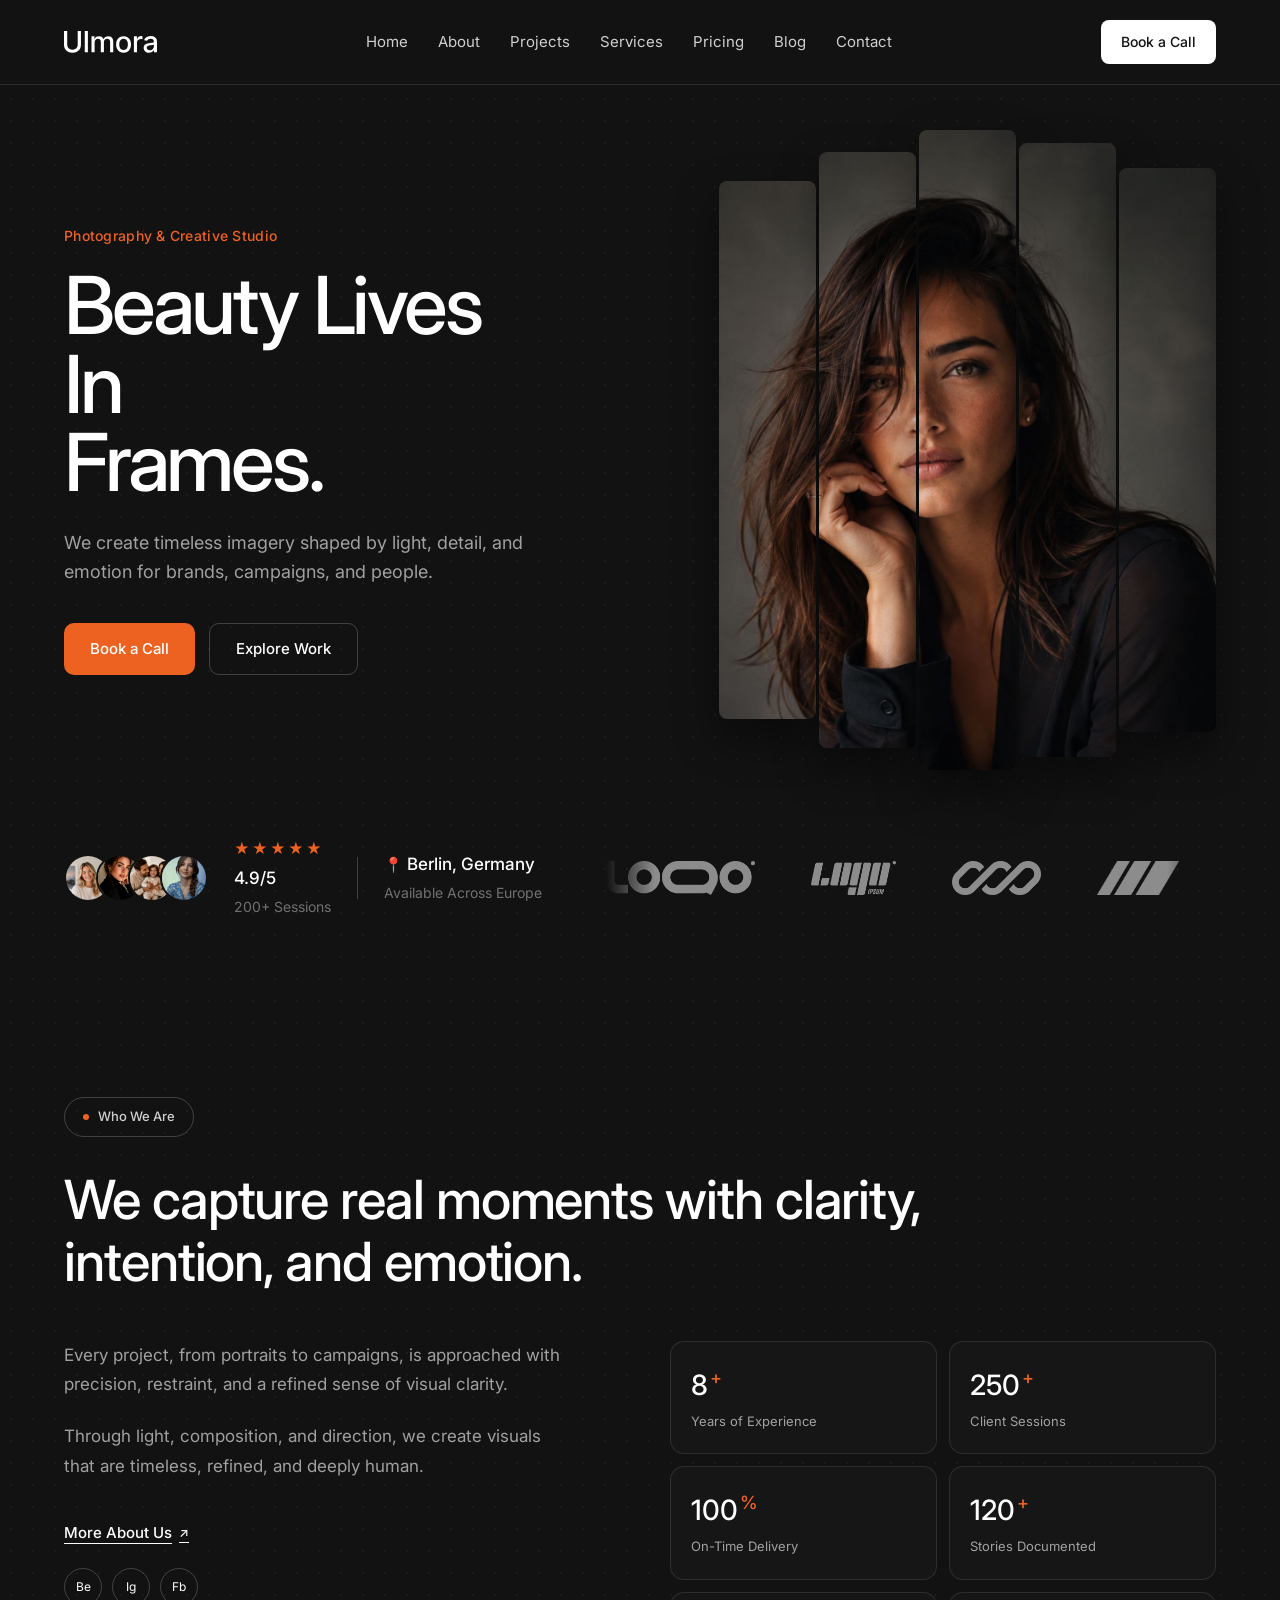
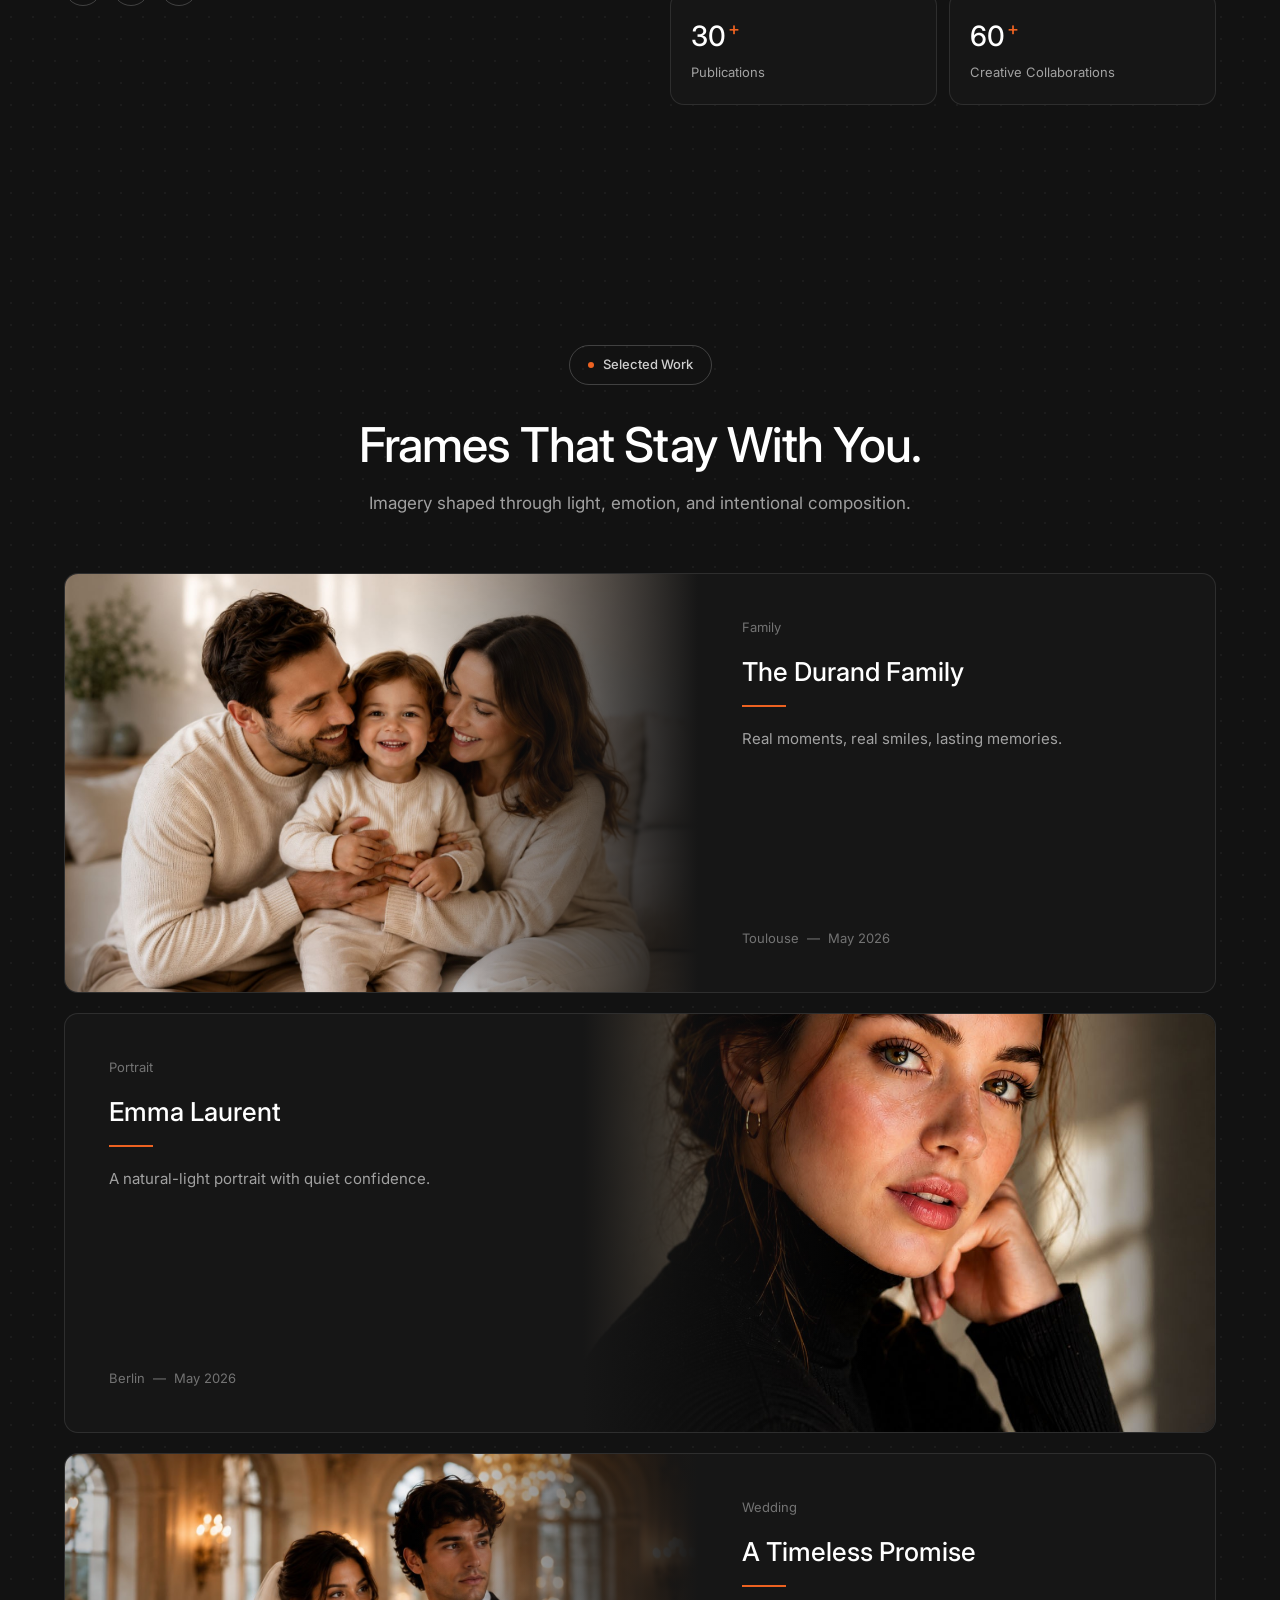
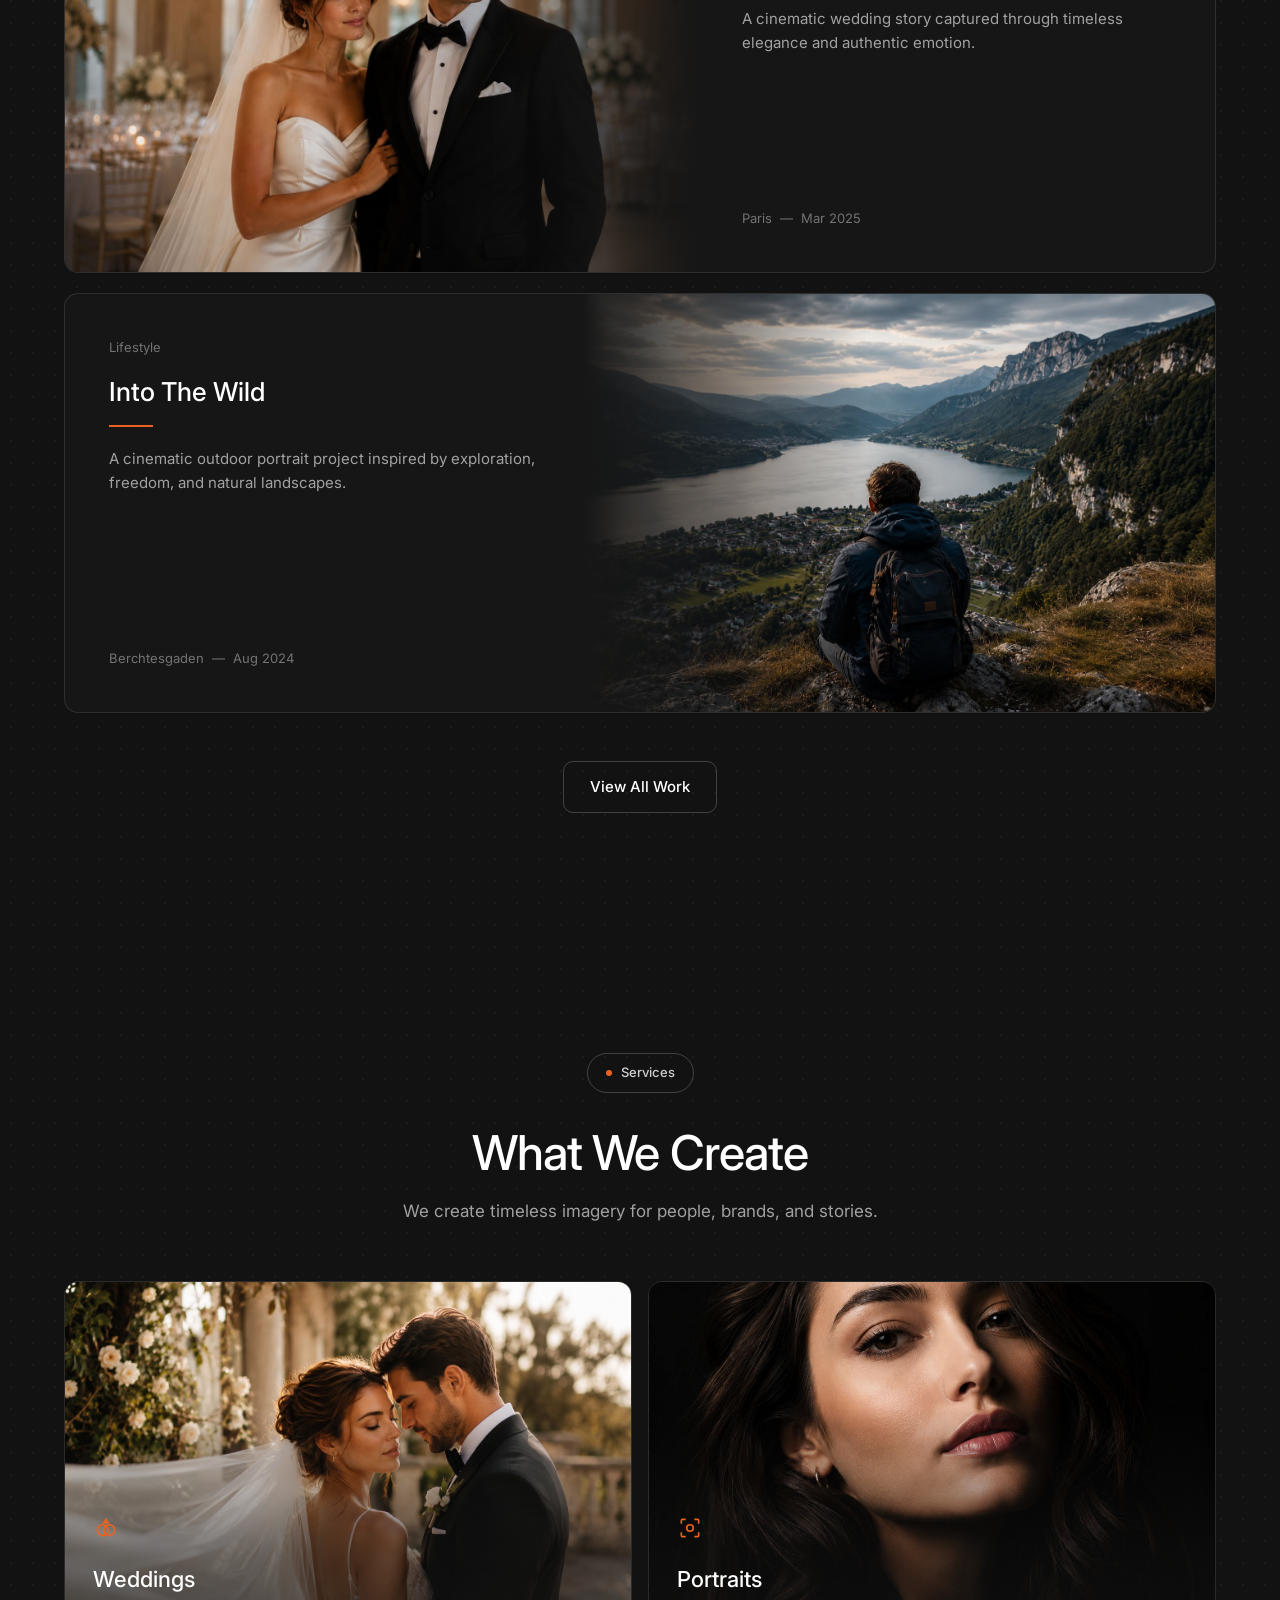
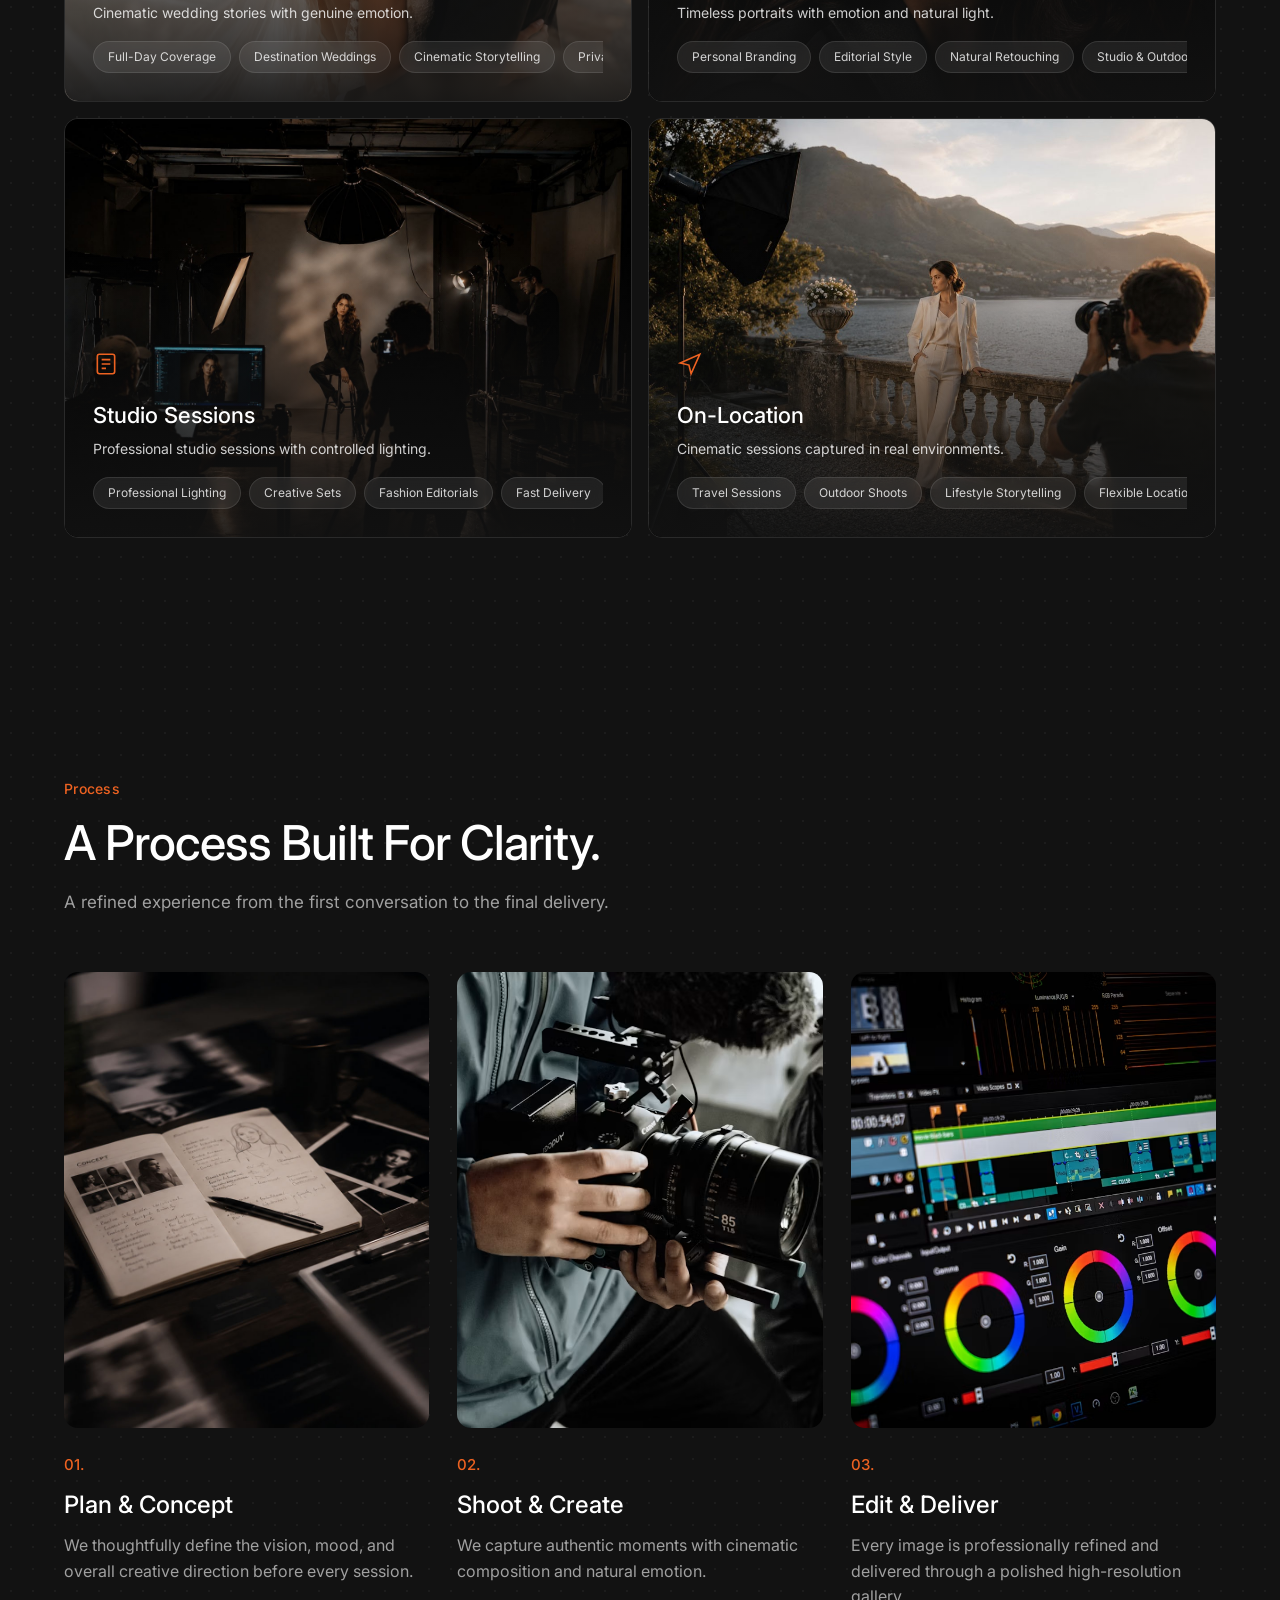
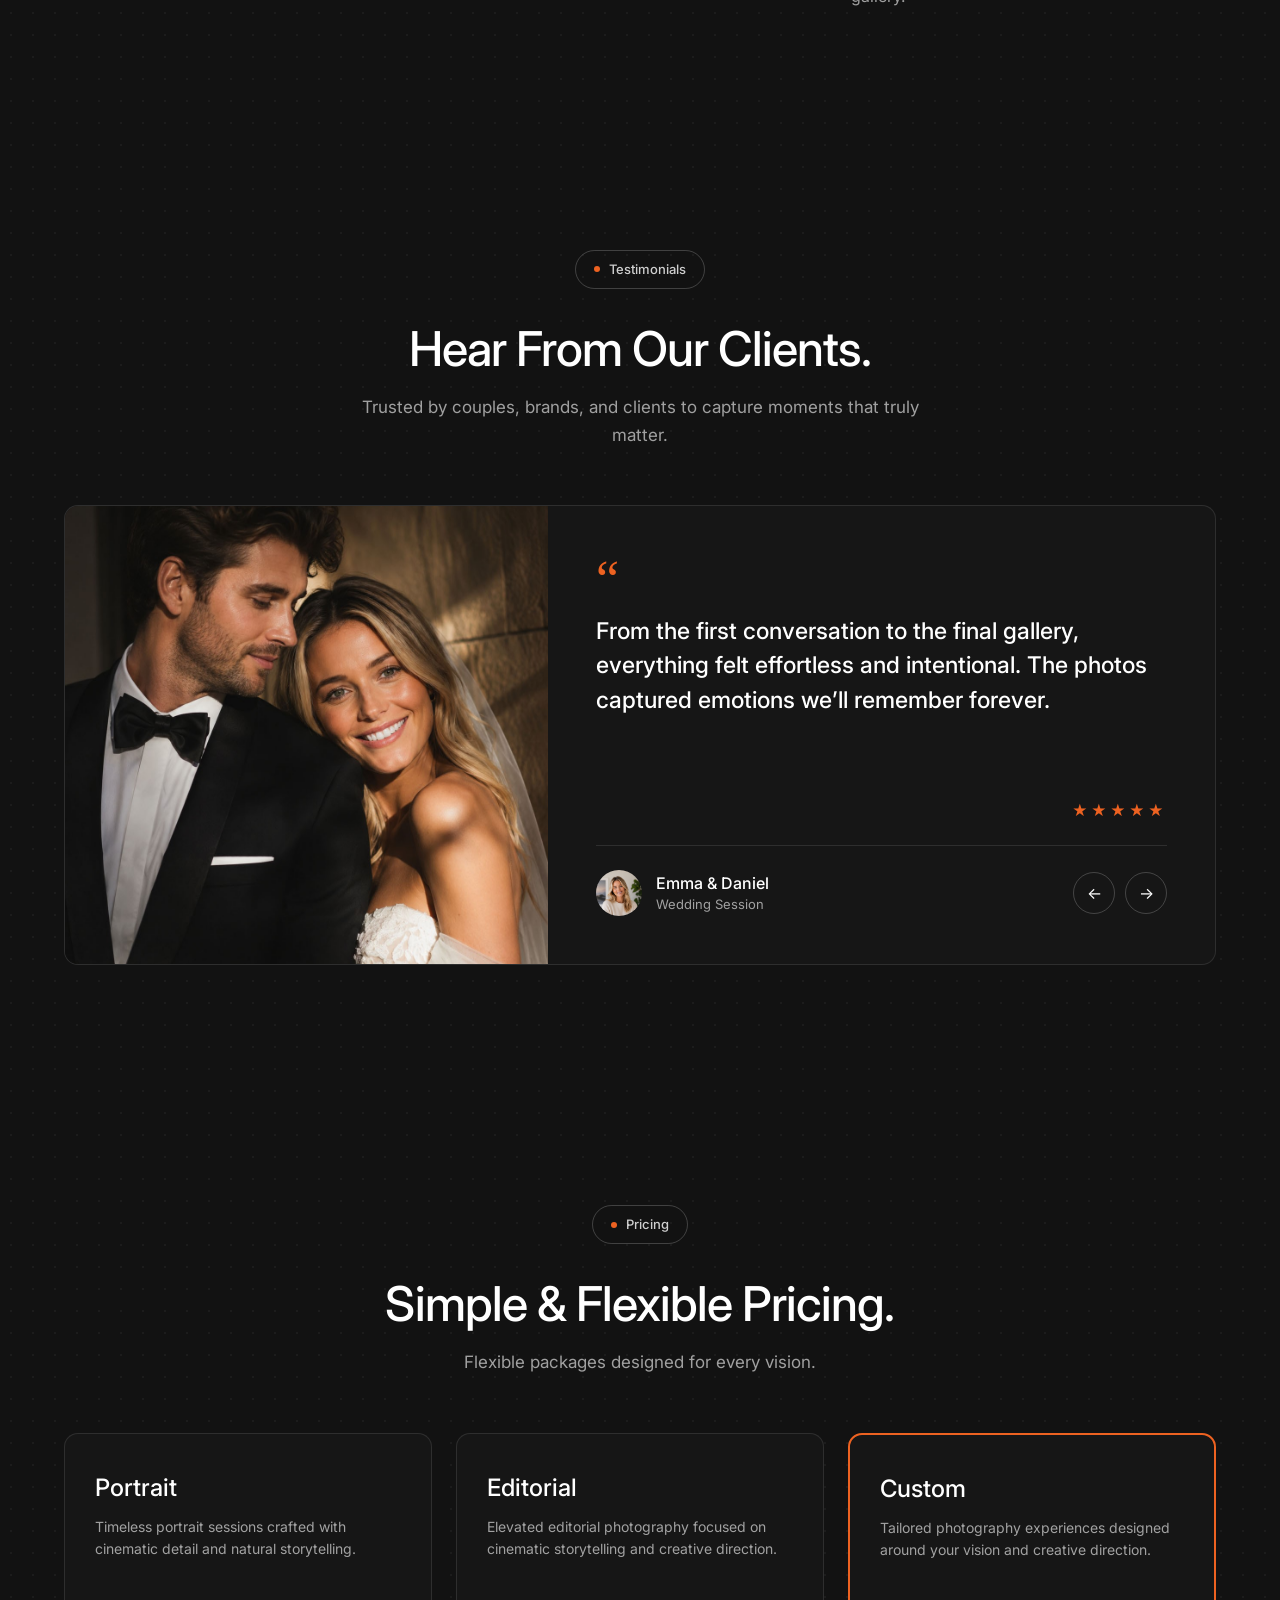
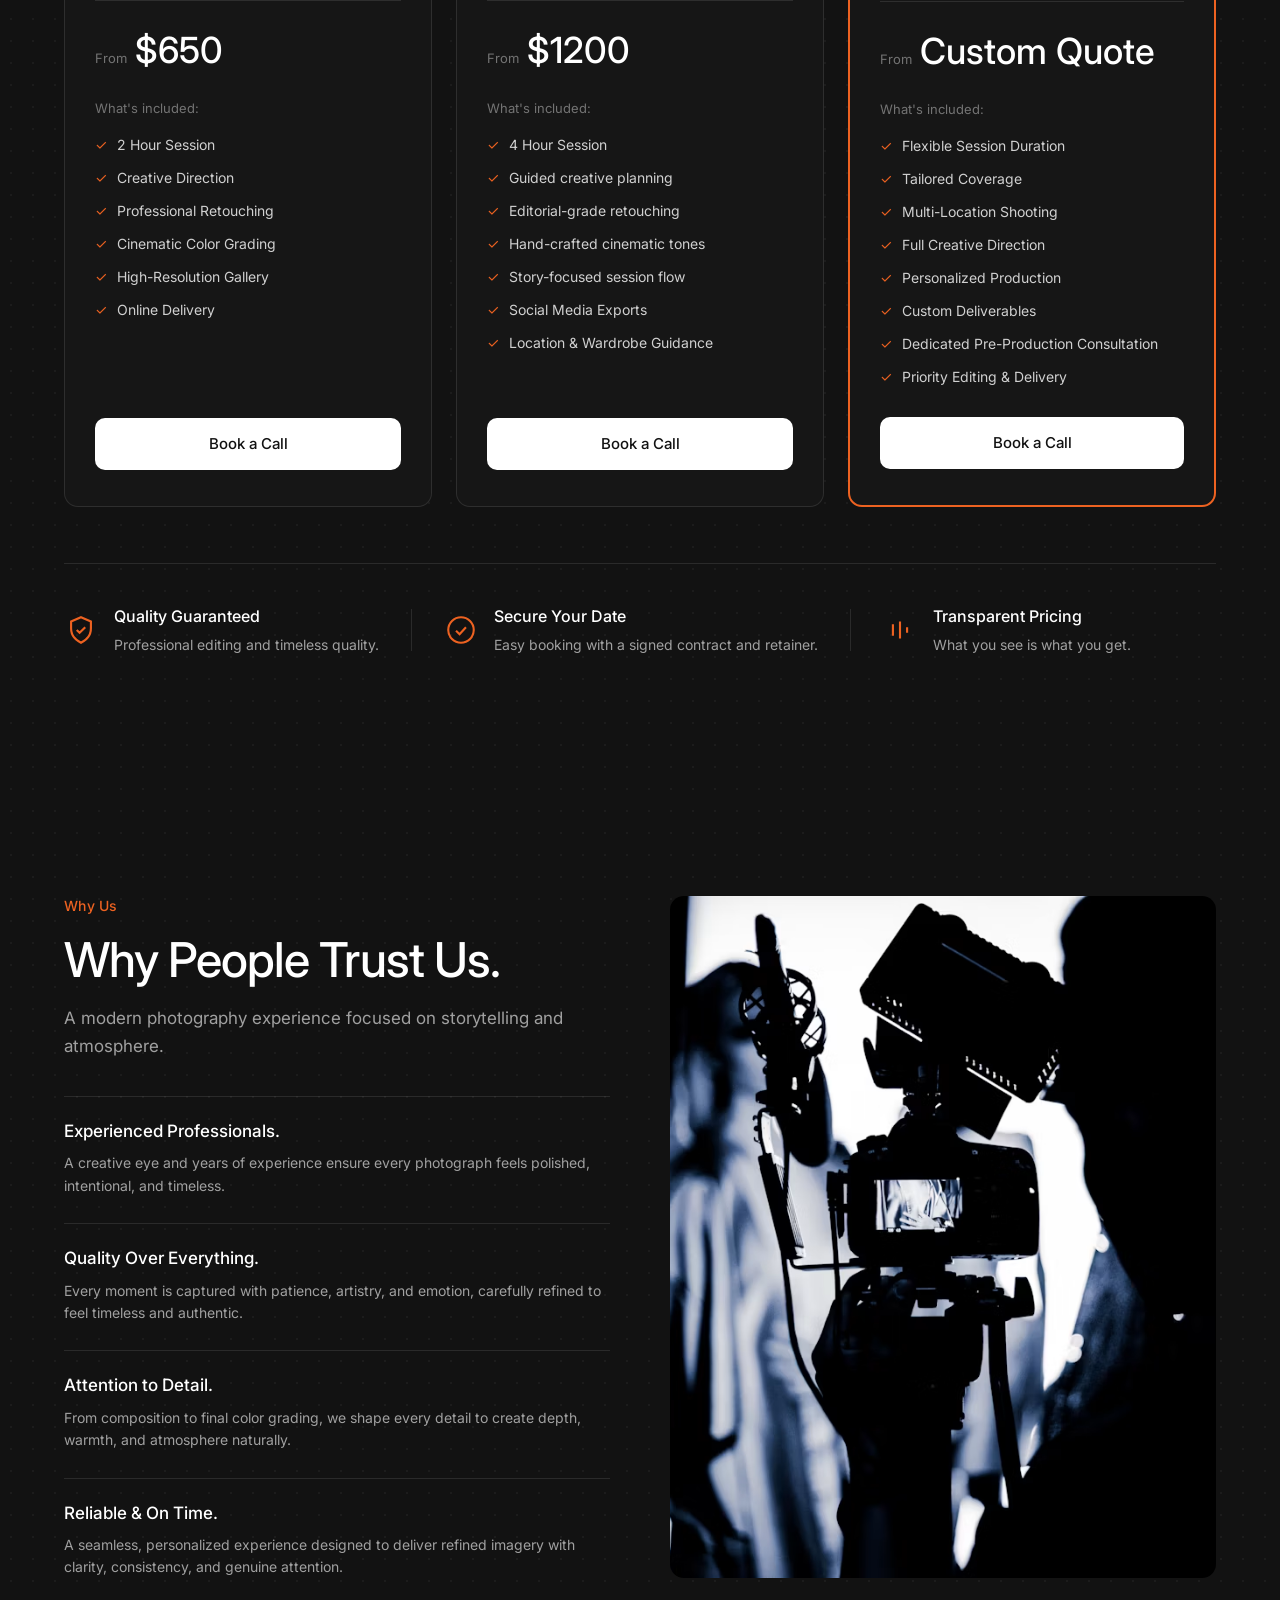
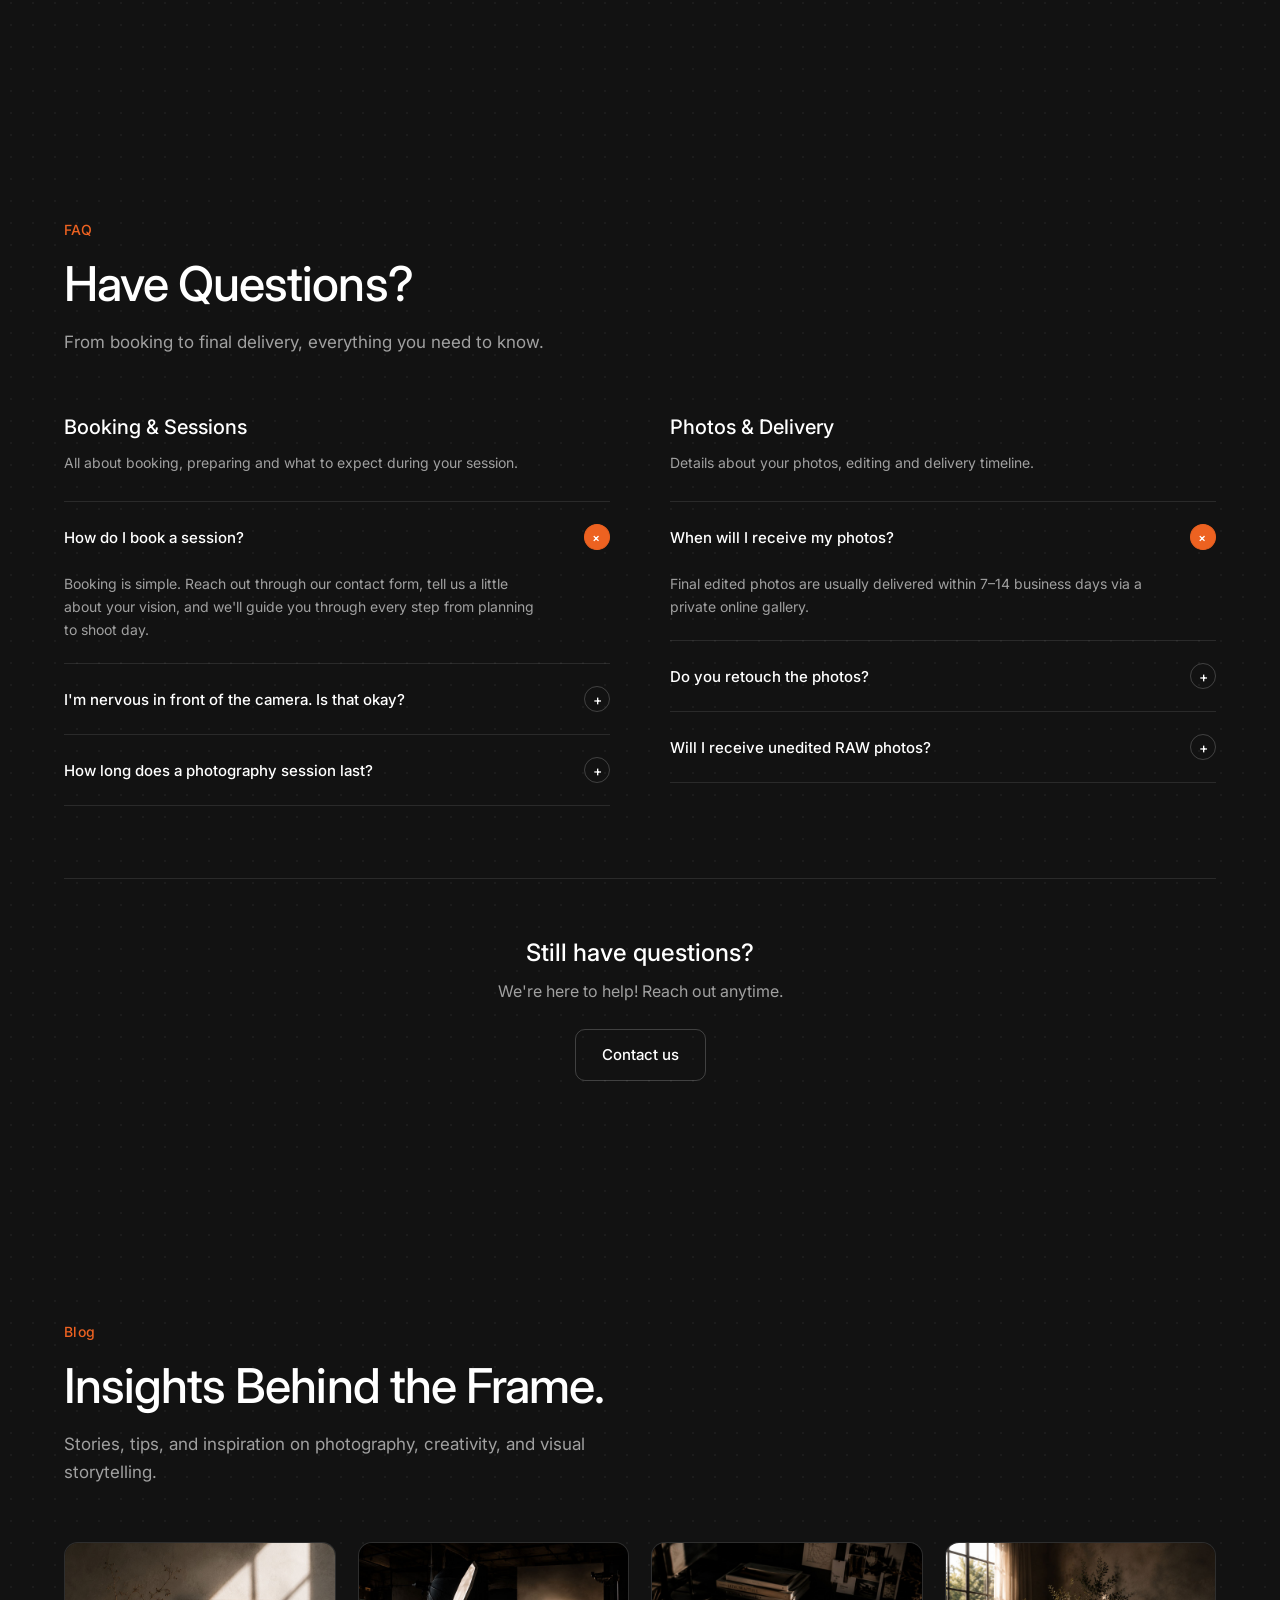
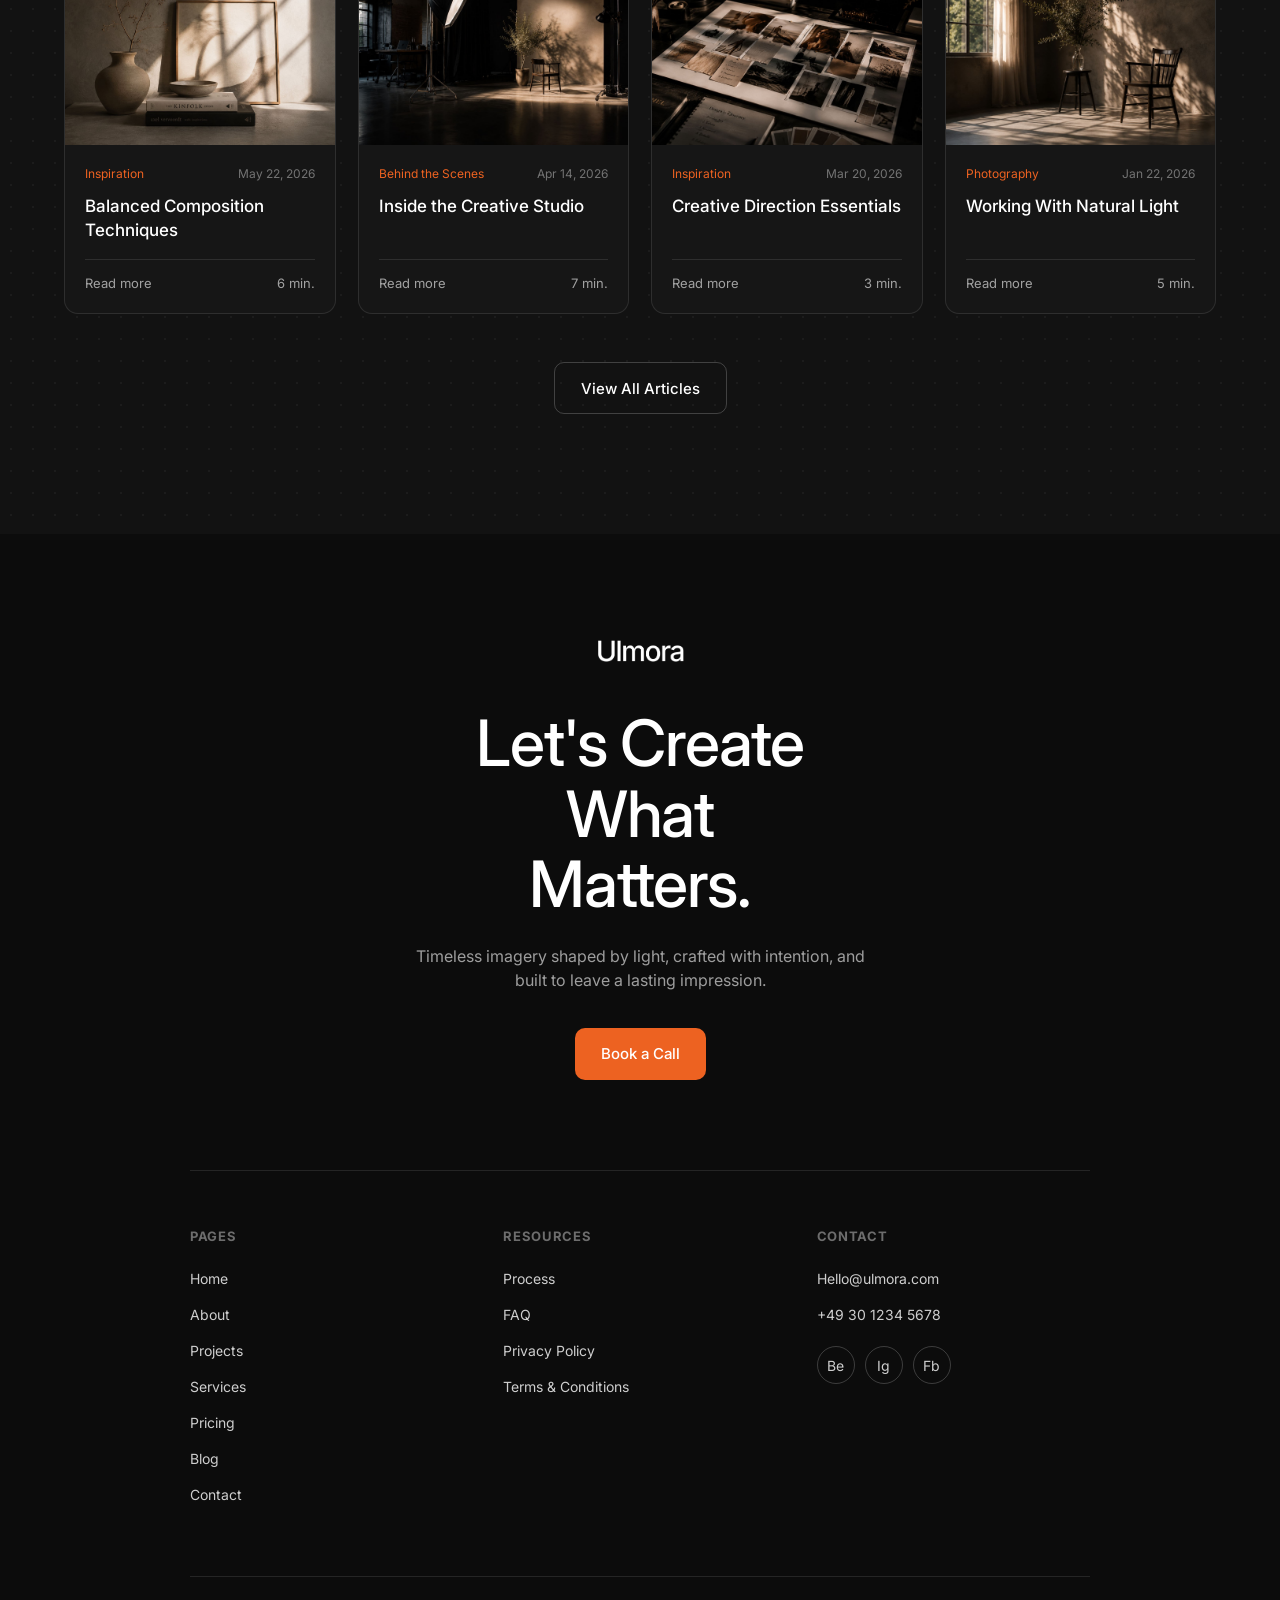
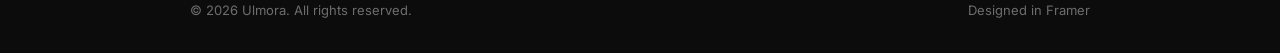
==== index.html @ 03da7a9d "Replace Why Us section photo with client-provided image" ====
<!DOCTYPE html>
<html lang="en">
<head>
<meta charset="UTF-8">
<meta name="viewport" content="width=device-width, initial-scale=1.0">
<title>Photography Studio | Ulmora</title>
<meta name="description" content="Beauty Lives In Frames. Timeless imagery shaped by light, detail, and emotion for brands, campaigns, and people.">
<link rel="preconnect" href="https://fonts.googleapis.com">
<link rel="preconnect" href="https://fonts.gstatic.com" crossorigin>
<link href="https://fonts.googleapis.com/css2?family=Inter:wght@400;500;600;700&display=swap" rel="stylesheet">
<link rel="stylesheet" href="css/style.css">
</head>
<body>

<header class="site-header" id="siteHeader">
  <div class="nav-pill">
    <a href="#hero" class="logo">
      <img src="assets/img/DUQbav9Lgipp2Xx3Px94x9GY.svg" alt="Ulmora" width="102" height="24">
    </a>
    <nav class="main-nav" id="mainNav">
      <a href="#hero">Home</a>
      <a href="#about">About</a>
      <a href="projects/">Projects</a>
      <a href="#services">Services</a>
      <a href="#pricing">Pricing</a>
      <a href="#blog">Blog</a>
      <a href="#contact">Contact</a>
    </nav>
    <a href="#contact" class="btn btn-primary nav-cta">
      <span class="btn-label"><span>Book a Call <span class="arrow-ico">&#8599;</span></span><span>Book a Call <span class="arrow-ico">&#8599;</span></span></span>
    </a>
    <button class="nav-toggle" id="navToggle" aria-label="Toggle menu">
      <span></span><span></span>
    </button>
  </div>
</header>

<main>

  <!-- HERO -->
  <section class="hero" id="hero">
    <div class="container hero-grid">
      <div class="hero-copy reveal">
        <p class="eyebrow">Photography &amp; Creative Studio</p>
        <h1 class="hero-title">Beauty Lives<br>In<br>Frames.</h1>
        <p class="hero-sub">We create timeless imagery shaped by light, detail, and emotion for brands, campaigns, and people.</p>
        <div class="hero-actions">
          <a href="#contact" class="btn btn-primary">
            <span class="btn-label"><span>Book a Call</span><span>Book a Call</span></span>
          </a>
          <a href="projects/" class="btn btn-outline">
            <span class="btn-label"><span>Explore Work</span><span>Explore Work</span></span>
          </a>
        </div>
      </div>
      <div class="slice-carousel reveal" id="sliceCarousel">
        <div class="slice"><img src="assets/img/w5Uw2FzDSySzNFv7n3SmA3SVnIo.jpg" alt="Photography showcase"></div>
        <div class="slice"><img src="assets/img/w5Uw2FzDSySzNFv7n3SmA3SVnIo.jpg" alt="Photography showcase"></div>
        <div class="slice"><img src="assets/img/w5Uw2FzDSySzNFv7n3SmA3SVnIo.jpg" alt="Photography showcase"></div>
        <div class="slice"><img src="assets/img/w5Uw2FzDSySzNFv7n3SmA3SVnIo.jpg" alt="Photography showcase"></div>
        <div class="slice"><img src="assets/img/w5Uw2FzDSySzNFv7n3SmA3SVnIo.jpg" alt="Photography showcase"></div>
      </div>
    </div>

    <div class="container hero-meta-row reveal">
      <div class="hero-meta">
        <div class="meta-avatars">
          <img src="assets/img/d4PUdW6Q9ehUsBXmsMcchcFIAV0.jpg" alt="">
          <img src="assets/img/xAWIWUGB4M81SVvszdjixMwS9g.jpg" alt="">
          <img src="assets/img/1eVCUZr4LzoWomKoDPSx7ypxZo.jpg" alt="">
          <img src="assets/img/Y5SHy9QBVbDYdcITKMKpB62GA.jpg" alt="">
        </div>
        <div class="meta-item">
          <span class="meta-stars">★★★★★</span>
          <span class="meta-strong">4.9/5</span>
          <span class="meta-soft">200+ Sessions</span>
        </div>
        <div class="meta-divider"></div>
        <div class="meta-item">
          <span class="meta-strong"><span class="meta-pin">&#128205;</span> Berlin, Germany</span>
          <span class="meta-soft">Available Across Europe</span>
        </div>
      </div>

      <div class="marquee">
        <div class="marquee-track">
          <img src="assets/img/qt22EkGXvaVw4i7QlRNbHzwY.png" alt="Client brand">
          <img src="assets/img/wUkre9NtSfTNbE0bwx09kUQeYLY.png" alt="Client brand">
          <img src="assets/img/yIcPSJVfC6Z2gZDdpRh1QnGS0w.png" alt="Client brand">
          <img src="assets/img/bHIwkAndu0Ojs9zKgaeUJIa8ZQ.png" alt="Client brand">
          <img src="assets/img/0yZEOA7sNxpUABaNsBab6F4ey0k.png" alt="Client brand">
          <img src="assets/img/lA4UHcvKqGgaRr2jJKRa7JX32k.png" alt="Client brand">
          <img src="assets/img/qt22EkGXvaVw4i7QlRNbHzwY.png" alt="Client brand">
          <img src="assets/img/wUkre9NtSfTNbE0bwx09kUQeYLY.png" alt="Client brand">
          <img src="assets/img/yIcPSJVfC6Z2gZDdpRh1QnGS0w.png" alt="Client brand">
          <img src="assets/img/bHIwkAndu0Ojs9zKgaeUJIa8ZQ.png" alt="Client brand">
          <img src="assets/img/0yZEOA7sNxpUABaNsBab6F4ey0k.png" alt="Client brand">
          <img src="assets/img/lA4UHcvKqGgaRr2jJKRa7JX32k.png" alt="Client brand">
        </div>
      </div>
    </div>
  </section>

  <!-- ABOUT -->
  <section class="about" id="about">
    <div class="container">
      <div class="about-head reveal">
        <p class="eyebrow-pill"><span class="dot"></span>Who We Are</p>
        <h2 class="section-title">We capture real moments with clarity, intention, and emotion.</h2>
      </div>
      <div class="about-grid">
        <div class="about-copy reveal">
          <p class="about-text">Every project, from portraits to campaigns, is approached with precision, restraint, and a refined sense of visual clarity.</p>
          <p class="about-text soft">Through light, composition, and direction, we create visuals that are timeless, refined, and deeply human.</p>
          <div class="about-actions">
            <a href="projects/" class="text-link">More About Us <span class="arrow-ico">&#8599;</span></a>
            <div class="social-row">
              <a href="https://www.behance.net/" target="_blank" rel="noopener" aria-label="Behance">Be</a>
              <a href="https://www.instagram.com/" target="_blank" rel="noopener" aria-label="Instagram">Ig</a>
              <a href="https://www.facebook.com/" target="_blank" rel="noopener" aria-label="Facebook">Fb</a>
            </div>
          </div>
        </div>
        <div class="stats-grid reveal">
          <div class="stat-box"><h3><span class="count" data-count="8">0</span><span class="suffix">+</span></h3><p>Years of Experience</p></div>
          <div class="stat-box"><h3><span class="count" data-count="250">0</span><span class="suffix">+</span></h3><p>Client Sessions</p></div>
          <div class="stat-box"><h3><span class="count" data-count="100">0</span><span class="suffix">%</span></h3><p>On-Time Delivery</p></div>
          <div class="stat-box"><h3><span class="count" data-count="120">0</span><span class="suffix">+</span></h3><p>Stories Documented</p></div>
          <div class="stat-box"><h3><span class="count" data-count="30">0</span><span class="suffix">+</span></h3><p>Publications</p></div>
          <div class="stat-box"><h3><span class="count" data-count="60">0</span><span class="suffix">+</span></h3><p>Creative Collaborations</p></div>
        </div>
      </div>
    </div>
  </section>

  <!-- SELECTED WORK -->
  <section class="work" id="work">
    <div class="container">
      <div class="section-head center reveal">
        <p class="eyebrow-pill"><span class="dot"></span>Selected Work</p>
        <h2 class="section-title">Frames That Stay With You.</h2>
        <p class="section-sub">Imagery shaped through light, emotion, and intentional composition.</p>
      </div>
      <div class="work-list reveal">
        <a href="projects/the-durand-family/" class="work-card">
          <div class="work-img"><img src="assets/img/1eVCUZr4LzoWomKoDPSx7ypxZo.jpg" alt="The Durand Family"></div>
          <div class="work-info">
            <span class="tag">Family</span>
            <h3>The Durand Family</h3>
            <span class="tag-rule"></span>
            <p>Real moments, real smiles, lasting memories.</p>
            <div class="work-meta"><span>Toulouse</span><span>May 2026</span></div>
          </div>
        </a>
        <a href="projects/emma-laurent/" class="work-card">
          <div class="work-img"><img src="assets/img/xAWIWUGB4M81SVvszdjixMwS9g.jpg" alt="Emma Laurent"></div>
          <div class="work-info">
            <span class="tag">Portrait</span>
            <h3>Emma Laurent</h3>
            <span class="tag-rule"></span>
            <p>A natural-light portrait with quiet confidence.</p>
            <div class="work-meta"><span>Berlin</span><span>May 2026</span></div>
          </div>
        </a>
        <a href="projects/a-timeless-promise/" class="work-card">
          <div class="work-img"><img src="assets/img/wKvrhuNbPDIgdXF289Z0rQQfhI.jpg" alt="A Timeless Promise"></div>
          <div class="work-info">
            <span class="tag">Wedding</span>
            <h3>A Timeless Promise</h3>
            <span class="tag-rule"></span>
            <p>A cinematic wedding story captured through timeless elegance and authentic emotion.</p>
            <div class="work-meta"><span>Paris</span><span>Mar 2025</span></div>
          </div>
        </a>
        <a href="projects/into-the-wild/" class="work-card">
          <div class="work-img"><img src="assets/img/xTxolJSoMHO9oJNhmRkIhv3qerU.jpg" alt="Into The Wild"></div>
          <div class="work-info">
            <span class="tag">Lifestyle</span>
            <h3>Into The Wild</h3>
            <span class="tag-rule"></span>
            <p>A cinematic outdoor portrait project inspired by exploration, freedom, and natural landscapes.</p>
            <div class="work-meta"><span>Berchtesgaden</span><span>Aug 2024</span></div>
          </div>
        </a>
      </div>
      <a href="projects/" class="btn btn-outline center reveal">
        <span class="btn-label"><span>View All Work</span><span>View All Work</span></span>
      </a>
    </div>
  </section>

  <!-- SERVICES -->
  <section class="services" id="services">
    <div class="container">
      <div class="section-head center reveal">
        <p class="eyebrow-pill"><span class="dot"></span>Services</p>
        <h2 class="section-title">What We Create</h2>
        <p class="section-sub">We create timeless imagery for people, brands, and stories.</p>
      </div>
      <div class="services-grid reveal">
        <div class="service-card">
          <img src="assets/img/MOmHAQ3nyUmrs0LGEYrBjtZHA.jpg" alt="Weddings">
          <div class="service-overlay">
            <svg class="service-icon" viewBox="0 0 24 24" fill="none" stroke="currentColor" stroke-width="1.5"><circle cx="9" cy="14" r="5"/><circle cx="15" cy="14" r="5"/><path d="M12 4l2 3h-4l2-3z"/></svg>
            <h3>Weddings</h3>
            <p>Cinematic wedding stories with genuine emotion.</p>
            <div class="service-tags">
              <span>Full-Day Coverage</span><span>Destination Weddings</span><span>Cinematic Storytelling</span><span>Private Galleries</span>
            </div>
          </div>
        </div>
        <div class="service-card">
          <img src="assets/img/HaT2OfNROV05RmjVfKhhjjPRy8.jpg" alt="Portraits">
          <div class="service-overlay">
            <svg class="service-icon" viewBox="0 0 24 24" fill="none" stroke="currentColor" stroke-width="1.5"><path d="M4 8V5a1 1 0 0 1 1-1h3M20 8V5a1 1 0 0 0-1-1h-3M4 16v3a1 1 0 0 0 1 1h3M20 16v3a1 1 0 0 1-1 1h-3"/><circle cx="12" cy="12" r="3"/></svg>
            <h3>Portraits</h3>
            <p>Timeless portraits with emotion and natural light.</p>
            <div class="service-tags">
              <span>Personal Branding</span><span>Editorial Style</span><span>Natural Retouching</span><span>Studio &amp; Outdoor</span>
            </div>
          </div>
        </div>
        <div class="service-card">
          <img src="assets/img/hNLUga3GfCULd9OUp4HAh6usbU.jpg" alt="Studio Sessions">
          <div class="service-overlay">
            <svg class="service-icon" viewBox="0 0 24 24" fill="none" stroke="currentColor" stroke-width="1.5"><rect x="4" y="3" width="16" height="18" rx="2"/><path d="M8 8h8M8 12h8M8 16h4"/></svg>
            <h3>Studio Sessions</h3>
            <p>Professional studio sessions with controlled lighting.</p>
            <div class="service-tags">
              <span>Professional Lighting</span><span>Creative Sets</span><span>Fashion Editorials</span><span>Fast Delivery</span>
            </div>
          </div>
        </div>
        <div class="service-card">
          <img src="assets/img/TDVKJsfmpuUJcgaguKc68n9UUQ.jpg" alt="On-Location">
          <div class="service-overlay">
            <svg class="service-icon" viewBox="0 0 24 24" fill="none" stroke="currentColor" stroke-width="1.5"><path d="M3 11l18-8-8 18-2-8-8-2z"/></svg>
            <h3>On-Location</h3>
            <p>Cinematic sessions captured in real environments.</p>
            <div class="service-tags">
              <span>Travel Sessions</span><span>Outdoor Shoots</span><span>Lifestyle Storytelling</span><span>Flexible Locations</span>
            </div>
          </div>
        </div>
      </div>
    </div>
  </section>

  <!-- PROCESS -->
  <section class="process" id="process">
    <div class="container">
      <div class="section-head reveal">
        <p class="eyebrow">Process</p>
        <h2 class="section-title">A Process Built For Clarity.</h2>
        <p class="section-sub">A refined experience from the first conversation to the final delivery.</p>
      </div>
      <div class="process-grid">
        <div class="process-card reveal">
          <img src="assets/img/3302Ado1PuKJEJkFyKH3fLbo.jpg" alt="Plan &amp; Concept">
          <span class="process-num">01.</span>
          <h3>Plan &amp; Concept</h3>
          <p>We thoughtfully define the vision, mood, and overall creative direction before every session.</p>
        </div>
        <div class="process-card reveal">
          <img src="assets/img/shoot-create-bts.avif" alt="Shoot &amp; Create">
          <span class="process-num">02.</span>
          <h3>Shoot &amp; Create</h3>
          <p>We capture authentic moments with cinematic composition and natural emotion.</p>
        </div>
        <div class="process-card reveal">
          <img src="assets/img/edit-deliver-bts.avif" alt="Edit &amp; Deliver">
          <span class="process-num">03.</span>
          <h3>Edit &amp; Deliver</h3>
          <p>Every image is professionally refined and delivered through a polished high-resolution gallery.</p>
        </div>
      </div>
    </div>
  </section>

  <!-- TESTIMONIALS -->
  <section class="testimonials" id="testimonials">
    <div class="container">
      <div class="section-head center reveal">
        <p class="eyebrow-pill"><span class="dot"></span>Testimonials</p>
        <h2 class="section-title">Hear From Our Clients.</h2>
        <p class="section-sub">Trusted by couples, brands, and clients to capture moments that truly matter.</p>
      </div>
      <div class="testimonial-slider reveal" id="testimonialSlider">
        <div class="testimonial-photo">
          <img id="testimonialPhoto" src="assets/img/WcHSrXrakxufW1oRI0RtcvKpfA8.jpg" alt="">
        </div>
        <div class="testimonial-content">
          <span class="quote-icon">&#8220;</span>
          <p class="testimonial-quote" id="testimonialQuote">From the first conversation to the final gallery, everything felt effortless and intentional. The photos captured emotions we&rsquo;ll remember forever.</p>
          <div class="testimonial-stars">&#9733;&#9733;&#9733;&#9733;&#9733;</div>
          <div class="testimonial-footer">
            <img id="testimonialAvatar" class="testimonial-avatar" src="assets/img/d4PUdW6Q9ehUsBXmsMcchcFIAV0.jpg" alt="">
            <div>
              <div class="name" id="testimonialName">Emma &amp; Daniel</div>
              <div class="role" id="testimonialRole">Wedding Session</div>
            </div>
            <div class="testimonial-nav-inline">
              <button class="arrow" id="testiPrev" aria-label="Previous">&larr;</button>
              <button class="arrow" id="testiNext" aria-label="Next">&rarr;</button>
            </div>
          </div>
        </div>
      </div>
    </div>
  </section>

  <!-- PRICING -->
  <section class="pricing" id="pricing">
    <div class="container">
      <div class="section-head center reveal">
        <p class="eyebrow-pill"><span class="dot"></span>Pricing</p>
        <h2 class="section-title">Simple &amp; Flexible Pricing.</h2>
        <p class="section-sub">Flexible packages designed for every vision.</p>
      </div>
      <div class="pricing-grid">
        <div class="price-card reveal">
          <h3>Portrait</h3>
          <p class="price-desc">Timeless portrait sessions crafted with cinematic detail and natural storytelling.</p>
          <span class="price-rule"></span>
          <div class="price-tag"><span class="from">From</span><span class="amount">$650</span></div>
          <p class="included-label">What's included:</p>
          <ul>
            <li>2 Hour Session</li><li>Creative Direction</li><li>Professional Retouching</li>
            <li>Cinematic Color Grading</li><li>High-Resolution Gallery</li><li>Online Delivery</li>
          </ul>
          <a href="#contact" class="btn btn-white"><span class="btn-label"><span>Book a Call <span class="arrow-ico">&#8599;</span></span><span>Book a Call <span class="arrow-ico">&#8599;</span></span></span></a>
        </div>
        <div class="price-card reveal">
          <h3>Editorial</h3>
          <p class="price-desc">Elevated editorial photography focused on cinematic storytelling and creative direction.</p>
          <span class="price-rule"></span>
          <div class="price-tag"><span class="from">From</span><span class="amount">$1200</span></div>
          <p class="included-label">What's included:</p>
          <ul>
            <li>4 Hour Session</li><li>Guided creative planning</li><li>Editorial-grade retouching</li>
            <li>Hand-crafted cinematic tones</li><li>Story-focused session flow</li><li>Social Media Exports</li><li>Location &amp; Wardrobe Guidance</li>
          </ul>
          <a href="#contact" class="btn btn-white"><span class="btn-label"><span>Book a Call <span class="arrow-ico">&#8599;</span></span><span>Book a Call <span class="arrow-ico">&#8599;</span></span></span></a>
        </div>
        <div class="price-card featured reveal">
          <h3>Custom</h3>
          <p class="price-desc">Tailored photography experiences designed around your vision and creative direction.</p>
          <span class="price-rule"></span>
          <div class="price-tag"><span class="from">From</span><span class="amount">Custom Quote</span></div>
          <p class="included-label">What's included:</p>
          <ul>
            <li>Flexible Session Duration</li><li>Tailored Coverage</li><li>Multi-Location Shooting</li>
            <li>Full Creative Direction</li><li>Personalized Production</li><li>Custom Deliverables</li>
            <li>Dedicated Pre-Production Consultation</li><li>Priority Editing &amp; Delivery</li>
          </ul>
          <a href="#contact" class="btn btn-white"><span class="btn-label"><span>Book a Call <span class="arrow-ico">&#8599;</span></span><span>Book a Call <span class="arrow-ico">&#8599;</span></span></span></a>
        </div>
      </div>
      <div class="pricing-badges reveal">
        <div class="badge">
          <svg class="badge-icon" viewBox="0 0 24 24" fill="none" stroke="currentColor" stroke-width="1.5"><path d="M12 3l7 3v5c0 5-3 8-7 10-4-2-7-5-7-10V6l7-3z"/><path d="M9 12l2 2 4-4"/></svg>
          <div><h4>Quality Guaranteed</h4><p>Professional editing and timeless quality.</p></div>
        </div>
        <span class="badge-divider"></span>
        <div class="badge">
          <svg class="badge-icon" viewBox="0 0 24 24" fill="none" stroke="currentColor" stroke-width="1.5"><circle cx="12" cy="12" r="9"/><path d="M8.5 12.5l2.5 2.5 4.5-5"/></svg>
          <div><h4>Secure Your Date</h4><p>Easy booking with a signed contract and retainer.</p></div>
        </div>
        <span class="badge-divider"></span>
        <div class="badge">
          <svg class="badge-icon" viewBox="0 0 24 24" fill="none" stroke="currentColor" stroke-width="1.5"><path d="M7 16V8M12 18V6M17 14v-4"/></svg>
          <div><h4>Transparent Pricing</h4><p>What you see is what you get.</p></div>
        </div>
      </div>
    </div>
  </section>

  <!-- WHY US -->
  <section class="why-us" id="why-us">
    <div class="container why-grid">
      <div class="why-copy reveal">
        <p class="eyebrow">Why Us</p>
        <h2 class="section-title">Why People Trust Us.</h2>
        <p class="section-sub">A modern photography experience focused on storytelling and atmosphere.</p>
        <div class="why-list">
          <div class="why-item"><h4>Experienced Professionals.</h4><p>A creative eye and years of experience ensure every photograph feels polished, intentional, and timeless.</p></div>
          <div class="why-item"><h4>Quality Over Everything.</h4><p>Every moment is captured with patience, artistry, and emotion, carefully refined to feel timeless and authentic.</p></div>
          <div class="why-item"><h4>Attention to Detail.</h4><p>From composition to final color grading, we shape every detail to create depth, warmth, and atmosphere naturally.</p></div>
          <div class="why-item"><h4>Reliable &amp; On Time.</h4><p>A seamless, personalized experience designed to deliver refined imagery with clarity, consistency, and genuine attention.</p></div>
        </div>
      </div>
      <div class="why-photo reveal">
        <img src="assets/img/why-us-photo.avif" alt="Why people trust us">
      </div>
    </div>
  </section>

  <!-- FAQ -->
  <section class="faq" id="faq">
    <div class="container">
      <div class="section-head reveal">
        <p class="eyebrow">FAQ</p>
        <h2 class="section-title">Have Questions?</h2>
        <p class="section-sub">From booking to final delivery, everything you need to know.</p>
      </div>
      <div class="faq-columns">
        <div class="faq-col reveal">
          <h3>Booking &amp; Sessions</h3>
          <p class="faq-col-sub">All about booking, preparing and what to expect during your session.</p>
          <div class="faq-list">
            <div class="faq-item">
              <button class="faq-q">How do I book a session?<span class="faq-icon">+</span></button>
              <div class="faq-a"><p>Booking is simple. Reach out through our contact form, tell us a little about your vision, and we'll guide you through every step from planning to shoot day.</p></div>
            </div>
            <div class="faq-item">
              <button class="faq-q">I'm nervous in front of the camera. Is that okay?<span class="faq-icon">+</span></button>
              <div class="faq-a"><p>Absolutely. Most of our clients say this before their session. Our goal is to create a relaxed atmosphere where you can simply be yourself — natural moments always photograph best.</p></div>
            </div>
            <div class="faq-item">
              <button class="faq-q">How long does a photography session last?<span class="faq-icon">+</span></button>
              <div class="faq-a"><p>Sessions typically last between 1–4 hours depending on the package and creative direction. We never rush moments that matter.</p></div>
            </div>
          </div>
        </div>
        <div class="faq-col reveal">
          <h3>Photos &amp; Delivery</h3>
          <p class="faq-col-sub">Details about your photos, editing and delivery timeline.</p>
          <div class="faq-list">
            <div class="faq-item">
              <button class="faq-q">When will I receive my photos?<span class="faq-icon">+</span></button>
              <div class="faq-a"><p>Final edited photos are usually delivered within 7–14 business days via a private online gallery.</p></div>
            </div>
            <div class="faq-item">
              <button class="faq-q">Do you retouch the photos?<span class="faq-icon">+</span></button>
              <div class="faq-a"><p>Yes. Every selected image is professionally edited with a clean and timeless approach while keeping everything natural.</p></div>
            </div>
            <div class="faq-item">
              <button class="faq-q">Will I receive unedited RAW photos?<span class="faq-icon">+</span></button>
              <div class="faq-a"><p>RAW files are not included. Our editing style is a core part of the final experience and visual identity.</p></div>
            </div>
          </div>
        </div>
      </div>
      <div class="faq-cta reveal">
        <h3>Still have questions?</h3>
        <p>We're here to help! Reach out anytime.</p>
        <a href="#contact" class="btn btn-outline"><span class="btn-label"><span>Contact us</span><span>Contact us</span></span></a>
      </div>
    </div>
  </section>

  <!-- BLOG -->
  <section class="blog" id="blog">
    <div class="container">
      <div class="section-head reveal">
        <p class="eyebrow">Blog</p>
        <h2 class="section-title">Insights Behind the Frame.</h2>
        <p class="section-sub">Stories, tips, and inspiration on photography, creativity, and visual storytelling.</p>
      </div>
      <div class="blog-grid reveal">
        <a href="#" class="blog-card">
          <img src="assets/img/7ceOjHVmsqtwKL2gVhPeiW5GM7s.jpg" alt="Balanced Composition Techniques">
          <div class="blog-body">
            <div class="blog-meta"><span>Inspiration</span><span>May 22, 2026</span></div>
            <h3>Balanced Composition Techniques</h3>
            <div class="blog-foot"><span>Read more</span><span>6 min.</span></div>
          </div>
        </a>
        <a href="#" class="blog-card">
          <img src="assets/img/FKgI8T8lazkHpTofvDmUSHxdQ.jpg" alt="Inside the Creative Studio">
          <div class="blog-body">
            <div class="blog-meta"><span>Behind the Scenes</span><span>Apr 14, 2026</span></div>
            <h3>Inside the Creative Studio</h3>
            <div class="blog-foot"><span>Read more</span><span>7 min.</span></div>
          </div>
        </a>
        <a href="#" class="blog-card">
          <img src="assets/img/65pLBF2dHsKTNFDsUXkyaBtMmJU.jpg" alt="Creative Direction Essentials">
          <div class="blog-body">
            <div class="blog-meta"><span>Inspiration</span><span>Mar 20, 2026</span></div>
            <h3>Creative Direction Essentials</h3>
            <div class="blog-foot"><span>Read more</span><span>3 min.</span></div>
          </div>
        </a>
        <a href="#" class="blog-card">
          <img src="assets/img/rsXSQqLJl3qPvGTu30B2cgu6jXY.jpg" alt="Working With Natural Light">
          <div class="blog-body">
            <div class="blog-meta"><span>Photography</span><span>Jan 22, 2026</span></div>
            <h3>Working With Natural Light</h3>
            <div class="blog-foot"><span>Read more</span><span>5 min.</span></div>
          </div>
        </a>
      </div>
      <a href="#" class="btn btn-outline center reveal"><span class="btn-label"><span>View All Articles</span><span>View All Articles</span></span></a>
    </div>
  </section>

</main>

<!-- FOOTER -->
<footer class="site-footer" id="contact">
  <div class="container">
    <img class="footer-logo" src="assets/img/LEP4z59n6IKLB2y8r41kyLSD7tA.png" alt="Logo Ulmora">
    <h2 class="footer-title">Let's Create<br>What<br>Matters.</h2>
    <p class="footer-sub">Timeless imagery shaped by light, crafted with intention, and built to leave a lasting impression.</p>
    <a href="#contact" class="btn btn-primary"><span class="btn-label"><span>Book a Call</span><span>Book a Call</span></span></a>

    <div class="footer-columns">
      <div class="footer-col">
        <h5>Pages</h5>
        <ul>
          <li><a href="#hero">Home</a></li>
          <li><a href="#about">About</a></li>
          <li><a href="projects/">Projects</a></li>
          <li><a href="#services">Services</a></li>
          <li><a href="#pricing">Pricing</a></li>
          <li><a href="#blog">Blog</a></li>
          <li><a href="#contact">Contact</a></li>
        </ul>
      </div>
      <div class="footer-col">
        <h5>Resources</h5>
        <ul>
          <li><a href="#process">Process</a></li>
          <li><a href="#faq">FAQ</a></li>
          <li><a href="#">Privacy Policy</a></li>
          <li><a href="#">Terms &amp; Conditions</a></li>
        </ul>
      </div>
      <div class="footer-col">
        <h5>Contact</h5>
        <ul>
          <li><a href="mailto:hello@ulmora.com">Hello@ulmora.com</a></li>
          <li><a href="tel:+493012345678">+49 30 1234 5678</a></li>
        </ul>
        <div class="social-row">
          <a href="https://www.behance.net/" target="_blank" rel="noopener" aria-label="Behance">Be</a>
          <a href="https://www.instagram.com/" target="_blank" rel="noopener" aria-label="Instagram">Ig</a>
          <a href="https://www.facebook.com/" target="_blank" rel="noopener" aria-label="Facebook">Fb</a>
        </div>
      </div>
    </div>

    <div class="footer-bottom">
      <p>&copy; 2026 Ulmora. All rights reserved.</p>
      <p>Designed in Framer</p>
    </div>
  </div>
</footer>

<button class="scroll-top" id="scrollTop" aria-label="Scroll to top">&uarr;</button>

<script src="js/script.js"></script>
</body>
</html>
---- css/style.css ----
/* ---------- Reset & Base ---------- */
*, *::before, *::after { box-sizing: border-box; margin: 0; padding: 0; }
html { scroll-behavior: smooth; }
body {
  background-color: #121212;
  background-image: radial-gradient(rgba(255,255,255,0.045) 1px, transparent 1.2px);
  background-size: 22px 22px;
  color: #ffffff;
  font-family: 'Inter', -apple-system, BlinkMacSystemFont, sans-serif;
  font-weight: 400;
  line-height: 1.5;
  overflow-x: hidden;
  -webkit-font-smoothing: antialiased;
}
img { display: block; max-width: 100%; height: auto; }
a { color: inherit; text-decoration: none; }
ul { list-style: none; }
button { font-family: inherit; cursor: pointer; background: none; border: none; color: inherit; }

:root {
  --bg: #121212;
  --text: #ffffff;
  --text-80: rgba(255,255,255,0.8);
  --text-60: rgba(255,255,255,0.6);
  --text-40: rgba(255,255,255,0.4);
  --text-20: rgba(255,255,255,0.2);
  --text-10: rgba(255,255,255,0.1);
  --accent: #ED6221;
  --card-radius: 14px;
  --img-radius: 10px;
  --container-w: 1360px;
  --side-pad: clamp(20px, 5vw, 72px);
}

.container {
  max-width: var(--container-w);
  margin: 0 auto;
  padding: 0 var(--side-pad);
}

section { position: relative; padding: 120px 0; }
@media (max-width: 900px) { section { padding: 72px 0; } }

.eyebrow {
  color: var(--accent);
  font-size: 14px;
  font-weight: 500;
  letter-spacing: 0.02em;
  margin-bottom: 16px;
}
.eyebrow-pill {
  display: inline-flex; align-items: center; gap: 9px;
  font-size: 13px; font-weight: 500; color: var(--text-80);
  border: 1px solid var(--text-20); border-radius: 100px;
  padding: 9px 18px; margin-bottom: 32px;
}
.eyebrow-pill .dot { width: 6px; height: 6px; border-radius: 50%; background: var(--accent); flex-shrink: 0; }
.section-title {
  font-size: clamp(30px, 4vw, 48px);
  font-weight: 500;
  letter-spacing: -0.02em;
  line-height: 1.15;
  max-width: 720px;
}
.section-sub {
  color: var(--text-60);
  font-size: 17px;
  max-width: 560px;
  margin-top: 18px;
  line-height: 1.6;
}
.section-head { margin-bottom: 56px; }

/* ---------- Reveal animation ---------- */
.reveal { opacity: 0; transform: translateY(36px); transition: opacity 0.9s cubic-bezier(.16,1,.3,1), transform 0.9s cubic-bezier(.16,1,.3,1); }
.reveal.in-view { opacity: 1; transform: translateY(0); }

/* ---------- Buttons ---------- */
.btn {
  display: inline-flex;
  align-items: center;
  justify-content: center;
  height: 52px;
  padding: 0 26px;
  border-radius: 10px;
  font-size: 15px;
  font-weight: 500;
  overflow: hidden;
  position: relative;
  transition: transform 0.35s ease, background 0.35s ease, border-color 0.35s ease;
}
.btn-primary { background: var(--accent); color: #ffffff; }
.btn-primary:hover { background: #ff7a3d; transform: translateY(-2px); }
.btn-outline { border: 1px solid var(--text-20); color: var(--text); }
.btn-outline:hover { border-color: var(--text); transform: translateY(-2px); }
.btn.center { display: flex; width: fit-content; margin: 48px auto 0; }

.btn-label { position: relative; display: block; height: 1.3em; line-height: 1.3em; overflow: hidden; white-space: nowrap; }
.btn-label span { display: block; height: 1.3em; line-height: 1.3em; transition: transform 0.45s cubic-bezier(.16,1,.3,1); }
.btn-label span:last-child { position: absolute; top: 100%; left: 0; }
.btn:hover .btn-label span { transform: translateY(-100%); }
.arrow-ico { display: inline-block; font-size: 0.9em; }

/* ---------- Header ---------- */
.site-header {
  position: fixed;
  top: 0;
  left: 0;
  right: 0;
  z-index: 500;
  background: #121212;
  border-bottom: 1px solid var(--text-10);
}
.nav-pill {
  display: flex;
  align-items: center;
  gap: 28px;
  max-width: var(--container-w);
  width: 100%;
  margin: 0 auto;
  padding: 20px var(--side-pad);
}
.logo { font-size: 20px; font-weight: 600; letter-spacing: -0.01em; }
.logo img { height: 22px; width: auto; }
.main-nav { display: flex; gap: 30px; flex: 1; justify-content: center; }
.main-nav a { font-size: 15px; color: var(--text-80); transition: color 0.25s ease; }
.main-nav a:hover { color: var(--text); }
.nav-cta { height: 44px; padding: 0 20px; font-size: 14px; flex-shrink: 0; background: #ffffff; color: #121212; border-radius: 8px; gap: 8px; }
.nav-cta:hover { background: #ffffff; opacity: 0.9; }
.nav-toggle { display: none; flex-direction: column; gap: 5px; width: 42px; height: 42px; align-items: center; justify-content: center; }
.nav-toggle span { display: block; width: 20px; height: 1.5px; background: var(--text); transition: transform 0.3s ease, opacity 0.3s ease; }

/* ---------- Hero ---------- */
.hero { padding-top: 130px; padding-bottom: 60px; }
.hero-grid { display: grid; grid-template-columns: 1.1fr 0.9fr; gap: 48px; align-items: center; }
.hero-title {
  font-size: clamp(48px, 7vw, 80px);
  font-weight: 500;
  line-height: 0.98;
  letter-spacing: -0.04em;
  margin: 20px 0 28px;
}
.hero-sub { color: var(--text-60); font-size: 18px; max-width: 460px; line-height: 1.6; margin-bottom: 36px; }
.hero-actions { display: flex; gap: 14px; flex-wrap: wrap; }

.hero-meta-row { display: flex; align-items: center; gap: 64px; margin-top: 68px; }
.hero-meta { display: flex; align-items: center; gap: 26px; flex-wrap: wrap; flex-shrink: 0; }
.meta-avatars { display: flex; }
.meta-avatars img { width: 48px; height: 48px; border-radius: 50%; object-fit: cover; border: 2px solid #121212; margin-left: -16px; }
.meta-avatars img:first-child { margin-left: 0; }
.meta-item { display: flex; flex-direction: column; gap: 5px; }
.meta-stars { color: var(--accent); font-size: 15px; letter-spacing: 2px; }
.meta-strong { font-size: 17px; font-weight: 500; }
.meta-pin { font-size: 15px; }
.meta-soft { font-size: 14px; color: var(--text-40); }
.meta-divider { width: 1px; height: 42px; background: var(--text-20); }
@media (max-width: 900px) {
  .hero-meta-row { flex-direction: column; align-items: flex-start; gap: 28px; }
  .marquee { width: 100%; }
}

.slice-carousel { display: flex; align-items: center; gap: 3px; height: 640px; cursor: pointer; }
.slice {
  position: relative; flex: 1; overflow: hidden; border-radius: 8px;
  box-shadow: 0 20px 45px rgba(0,0,0,0.45);
  transition: height 0.6s cubic-bezier(.16,1,.3,1), flex-grow 0.6s cubic-bezier(.16,1,.3,1);
}
.slice:nth-child(1) { height: 84%; }
.slice:nth-child(2) { height: 93%; }
.slice:nth-child(3) { height: 100%; }
.slice:nth-child(4) { height: 96%; }
.slice:nth-child(5) { height: 88%; }
.slice-carousel:hover .slice:nth-child(1) { height: 80%; }
.slice-carousel:hover .slice:nth-child(2) { height: 90%; }
.slice-carousel:hover .slice:nth-child(3) { height: 100%; flex-grow: 1.1; }
.slice-carousel:hover .slice:nth-child(4) { height: 92%; }
.slice-carousel:hover .slice:nth-child(5) { height: 84%; }
.slice img {
  position: absolute; top: 0; height: 100%; max-width: none; object-fit: cover;
  transition: opacity 0.6s ease, transform 0.9s cubic-bezier(.16,1,.3,1);
}
.slice.fading img { opacity: 0; transform: scale(1.1); }
@media (max-width: 1100px) {
  .hero-grid { grid-template-columns: 1fr; }
  .slice-carousel { height: 460px; margin-top: 20px; }
}
@media (max-width: 640px) {
  .slice-carousel .slice:nth-child(4), .slice-carousel .slice:nth-child(5) { display: none; }
}

/* ---------- Marquee ---------- */
.marquee { flex: 1; min-width: 0; overflow: hidden; -webkit-mask-image: linear-gradient(90deg, transparent, #000 8%, #000 92%, transparent); mask-image: linear-gradient(90deg, transparent, #000 8%, #000 92%, transparent); }
.marquee-track { display: flex; align-items: center; gap: 56px; width: max-content; animation: marquee 32s linear infinite; }
.marquee-track img { height: 34px; width: auto; opacity: 0.55; filter: grayscale(1) brightness(1.6); }
@keyframes marquee { from { transform: translateX(0); } to { transform: translateX(-50%); } }

/* ---------- About ---------- */
.about-head { margin-bottom: 48px; }
.about-head .section-title { font-size: clamp(34px, 4.6vw, 54px); max-width: 900px; }
.about-grid { display: grid; grid-template-columns: 1fr 1fr; gap: 60px; align-items: start; }
.about-text { color: var(--text-60); font-size: 17px; line-height: 1.75; margin-top: 0; max-width: 500px; }
.about-text + .about-text { margin-top: 22px; }
.about-actions { display: flex; flex-direction: column; align-items: flex-start; gap: 24px; margin-top: 40px; }
.text-link { display: inline-flex; align-items: center; gap: 7px; font-size: 15px; font-weight: 500; color: var(--text); text-decoration: underline; text-underline-offset: 5px; }
.text-link .arrow-ico { font-size: 0.85em; }
.social-row { display: flex; gap: 10px; }
.social-row a { width: 38px; height: 38px; border: 1px solid var(--text-20); border-radius: 50%; display: flex; align-items: center; justify-content: center; font-size: 12px; transition: border-color 0.25s ease, background 0.25s ease; }
.social-row a:hover { border-color: var(--accent); background: rgba(237,98,33,0.1); }

.stats-grid { display: grid; grid-template-columns: repeat(2, 1fr); gap: 12px; }
.stat-box { background: #161616; border: 1px solid var(--text-10); border-radius: var(--card-radius); padding: 22px 20px; }
.stat-box h3 { font-size: 28px; font-weight: 500; color: #fff; display: flex; align-items: flex-start; }
.stat-box h3 .suffix { color: var(--accent); font-size: 0.65em; margin-left: 2px; }
.stat-box p { color: var(--text-60); font-size: 13px; margin-top: 6px; }
@media (max-width: 900px) { .about-grid { grid-template-columns: 1fr; } }

/* ---------- Work list ---------- */
.section-head.center { text-align: center; max-width: 640px; margin-left: auto; margin-right: auto; }
.section-head.center .eyebrow-pill,
.section-head.center .section-title,
.section-head.center .section-sub { margin-left: auto; margin-right: auto; }

.work-list { display: flex; flex-direction: column; gap: 20px; }
.work-card {
  display: flex; align-items: stretch; height: 420px; border-radius: var(--card-radius); overflow: hidden;
  position: relative; background: #161616; border: 1px solid var(--text-10);
  transition: border-color 0.3s ease;
}
.work-card:hover { border-color: var(--text-20); }
.work-card:nth-child(even) { flex-direction: row-reverse; }
.work-img { flex: 1 1 55%; overflow: hidden; height: 100%; position: relative; }
.work-img::after {
  content: ""; position: absolute; inset: 0; pointer-events: none;
  background: linear-gradient(to right, transparent 55%, #161616 100%);
}
.work-card:nth-child(even) .work-img::after {
  background: linear-gradient(to left, transparent 55%, #161616 100%);
}
.work-img img { width: 100%; height: 100%; object-fit: cover; display: block; transition: transform 0.6s cubic-bezier(.16,1,.3,1); }
.work-card:hover .work-img img { transform: scale(1.06); }
.work-info { flex: 1 1 45%; padding: 44px; display: flex; flex-direction: column; }
.tag { font-size: 13px; color: var(--text-40); margin-bottom: 14px; }
.work-info h3 { font-size: 26px; font-weight: 500; }
.tag-rule { display: block; width: 44px; height: 2px; background: var(--accent); margin: 14px 0 20px; }
.work-info p { color: var(--text-60); font-size: 15px; line-height: 1.65; }
.work-meta { display: flex; gap: 8px; margin-top: auto; padding-top: 24px; font-size: 13px; color: var(--text-40); }
.work-meta span:first-child::after { content: "—"; margin-left: 8px; }
@media (max-width: 800px) {
  .work-card, .work-card:nth-child(even) { flex-direction: column; height: auto; }
  .work-img { height: 280px; }
  .work-info { padding: 30px; }
}

/* ---------- Services ---------- */
.services-grid { display: grid; grid-template-columns: repeat(2, 1fr); gap: 16px; }
.service-card {
  position: relative; border-radius: var(--card-radius); overflow: hidden;
  border: 1px solid var(--text-10); aspect-ratio: 1.35 / 1; min-height: 340px;
}
.service-card img { position: absolute; inset: 0; width: 100%; height: 100%; object-fit: cover; transition: transform 0.6s cubic-bezier(.16,1,.3,1); }
.service-card:hover img { transform: scale(1.06); }
.service-card::after {
  content: ""; position: absolute; inset: 0; pointer-events: none;
  background: linear-gradient(rgba(18,18,18,0) 30%, rgba(18,18,18,0.55) 65%, rgba(18,18,18,0.92) 100%);
}
.service-overlay { position: absolute; left: 0; right: 0; bottom: 0; padding: 28px; z-index: 2; }
.service-icon { width: 26px; height: 26px; color: var(--accent); margin-bottom: 16px; }
.service-overlay h3 { font-size: 22px; font-weight: 500; margin-bottom: 6px; }
.service-overlay p { font-size: 14px; color: var(--text-80); margin-bottom: 18px; }
.service-tags { display: flex; gap: 8px; overflow: hidden; white-space: nowrap; }
.service-tags span {
  flex-shrink: 0; font-size: 12px; color: var(--text-80);
  background: rgba(255,255,255,0.08); backdrop-filter: blur(6px); -webkit-backdrop-filter: blur(6px);
  border: 1px solid var(--text-10); border-radius: 100px; padding: 6px 14px;
}
@media (max-width: 800px) { .services-grid { grid-template-columns: 1fr; } }

/* ---------- Process ---------- */
.process-grid { display: grid; grid-template-columns: repeat(3, 1fr); gap: 28px; }
.process-card { position: relative; }
.process-card img { width: 100%; aspect-ratio: 4/5; object-fit: cover; border-radius: var(--card-radius); margin-bottom: 24px; }
.process-num { color: var(--accent); font-size: 15px; font-weight: 500; }
.process-card h3 { font-size: 24px; font-weight: 500; margin: 10px 0 10px; }
.process-card p { color: var(--text-60); line-height: 1.6; }
@media (max-width: 800px) { .process-grid { grid-template-columns: 1fr; } }

/* ---------- Testimonials ---------- */
.arrow { width: 42px; height: 42px; border: 1px solid var(--text-20); border-radius: 50%; display: flex; align-items: center; justify-content: center; font-size: 16px; flex-shrink: 0; transition: border-color 0.25s ease, background 0.25s ease; }
.arrow:hover { border-color: var(--text); background: var(--text-10); }

.testimonial-slider { display: flex; height: 460px; border: 1px solid var(--text-10); border-radius: var(--card-radius); overflow: hidden; background: #161616; }
.testimonial-photo { flex: 0 0 42%; height: 100%; }
.testimonial-photo img { width: 100%; height: 100%; object-fit: cover; transition: opacity 0.35s ease; }
.testimonial-content { flex: 1; padding: 48px; display: flex; flex-direction: column; overflow: hidden; }
.quote-icon { font-size: 52px; color: var(--accent); font-family: Georgia, serif; line-height: 1; margin-bottom: 8px; }
.testimonial-quote { font-size: 23px; font-weight: 500; line-height: 1.5; margin-bottom: auto; transition: opacity 0.3s ease; }
.testimonial-stars { color: var(--accent); font-size: 15px; letter-spacing: 3px; text-align: right; margin: 28px 0 22px; }
.testimonial-footer { display: flex; align-items: center; gap: 14px; padding-top: 24px; border-top: 1px solid var(--text-10); }
.testimonial-avatar { width: 46px; height: 46px; border-radius: 50%; object-fit: cover; transition: opacity 0.3s ease; }
.testimonial-footer .name { font-weight: 500; }
.testimonial-footer .role { font-size: 13px; color: var(--text-60); }
.testimonial-nav-inline { display: flex; gap: 10px; margin-left: auto; }
@media (max-width: 800px) {
  .testimonial-slider { flex-direction: column; height: auto; }
  .testimonial-photo { height: 260px; }
  .testimonial-content { padding: 32px; overflow: visible; }
}

/* ---------- Pricing ---------- */
.pricing-grid { display: grid; grid-template-columns: repeat(3, 1fr); gap: 24px; }
.price-card { border: 1px solid var(--text-10); border-radius: var(--card-radius); padding: 36px 30px; background: #161616; display: flex; flex-direction: column; }
.price-card.featured { border: 2px solid var(--accent); }
.price-card h3 { font-size: 24px; font-weight: 500; margin-bottom: 10px; }
.price-desc { color: var(--text-60); font-size: 14px; line-height: 1.6; min-height: 62px; }
.price-rule { display: block; height: 1px; background: var(--text-10); margin-top: 22px; }
.price-tag { display: flex; align-items: baseline; gap: 8px; margin: 22px 0 22px; }
.price-tag .from { font-size: 13px; color: var(--text-40); }
.price-tag .amount { font-size: 36px; font-weight: 500; }
.included-label { font-size: 13px; color: var(--text-40); margin-bottom: 16px; }
.price-card ul { display: flex; flex-direction: column; gap: 12px; margin-bottom: 30px; flex: 1; }
.price-card li { font-size: 14px; color: var(--text-80); padding-left: 22px; position: relative; }
.price-card li::before { content: "✓"; position: absolute; left: 0; color: var(--accent); }
.price-card .btn { width: 100%; }
.btn-white { background: #ffffff; color: #121212; }
.btn-white:hover { background: #ffffff; opacity: 0.9; }
.pricing-badges { display: flex; align-items: center; flex-wrap: wrap; gap: 32px; margin-top: 56px; border-top: 1px solid var(--text-10); padding-top: 40px; }
.badge { display: flex; align-items: center; gap: 16px; }
.badge-icon { width: 34px; height: 34px; color: var(--accent); flex-shrink: 0; }
.badge h4 { font-size: 16px; font-weight: 500; margin-bottom: 6px; }
.badge p { color: var(--text-60); font-size: 14px; }
.badge-divider { width: 1px; height: 42px; background: var(--text-10); flex-shrink: 0; }
@media (max-width: 900px) { .pricing-grid { grid-template-columns: 1fr; } .badge-divider { display: none; } }

/* ---------- Why Us / Before-After ---------- */
.why-grid { display: grid; grid-template-columns: 1fr 1fr; gap: 60px; align-items: center; }
.why-list { margin-top: 36px; display: flex; flex-direction: column; gap: 26px; }
.why-item { border-top: 1px solid var(--text-10); padding-top: 22px; }
.why-item h4 { font-size: 17px; font-weight: 500; margin-bottom: 8px; }
.why-item p { color: var(--text-60); font-size: 14px; line-height: 1.6; }

.why-photo { border-radius: var(--card-radius); overflow: hidden; aspect-ratio: 4/5; }
.why-photo img { width: 100%; height: 100%; object-fit: cover; }
@media (max-width: 900px) { .why-grid { grid-template-columns: 1fr; } }

/* ---------- FAQ ---------- */
.faq-columns { display: grid; grid-template-columns: 1fr 1fr; gap: 60px; }
.faq-col h3 { font-size: 20px; font-weight: 500; margin-bottom: 10px; }
.faq-col-sub { color: var(--text-60); font-size: 14px; margin-bottom: 28px; }
.faq-item { border-top: 1px solid var(--text-10); }
.faq-item:last-child { border-bottom: 1px solid var(--text-10); }
.faq-q { width: 100%; display: flex; justify-content: space-between; align-items: center; padding: 22px 0; text-align: left; font-size: 15px; font-weight: 500; gap: 16px; }
.faq-icon { flex-shrink: 0; width: 26px; height: 26px; border: 1px solid var(--text-20); border-radius: 50%; display: flex; align-items: center; justify-content: center; font-size: 14px; transition: transform 0.3s ease; }
.faq-item.open .faq-icon { transform: rotate(45deg); background: var(--accent); border-color: var(--accent); }
.faq-a { max-height: 0; overflow: hidden; transition: max-height 0.4s ease; }
.faq-a p { color: var(--text-60); font-size: 14px; line-height: 1.65; padding-bottom: 22px; max-width: 480px; }
.faq-cta { text-align: center; margin-top: 72px; padding-top: 56px; border-top: 1px solid var(--text-10); }
.faq-cta h3 { font-size: 24px; font-weight: 500; margin-bottom: 8px; }
.faq-cta p { color: var(--text-60); margin-bottom: 26px; }
@media (max-width: 800px) { .faq-columns { grid-template-columns: 1fr; gap: 40px; } }

/* ---------- Blog ---------- */
.blog-grid { display: grid; grid-template-columns: repeat(4, 1fr); gap: 22px; }
.blog-card { display: block; border-radius: var(--card-radius); overflow: hidden; background: #161616; border: 1px solid var(--text-10); }
.blog-card img { width: 100%; aspect-ratio: 4/3; object-fit: cover; transition: transform 0.6s cubic-bezier(.16,1,.3,1); }
.blog-card:hover img { transform: scale(1.06); }
.blog-body { padding: 20px; }
.blog-meta { display: flex; justify-content: space-between; font-size: 12px; color: var(--text-40); margin-bottom: 12px; }
.blog-meta span:first-child { color: var(--accent); }
.blog-body h3 { font-size: 17px; font-weight: 500; line-height: 1.4; margin-bottom: 16px; min-height: 48px; }
.blog-foot { display: flex; justify-content: space-between; font-size: 13px; color: var(--text-60); border-top: 1px solid var(--text-10); padding-top: 14px; }
@media (max-width: 1000px) { .blog-grid { grid-template-columns: repeat(2, 1fr); } }
@media (max-width: 600px) { .blog-grid { grid-template-columns: 1fr; } }

/* ---------- Footer ---------- */
.site-footer { background: #0c0c0c; padding: 100px 0 32px; text-align: center; }
.footer-logo { height: 34px; width: auto; margin: 0 auto 40px; }
.footer-title { font-size: clamp(34px, 5vw, 64px); font-weight: 500; letter-spacing: -0.02em; line-height: 1.1; }
.footer-sub { color: var(--text-60); max-width: 480px; margin: 24px auto 36px; }
.site-footer > .container > .btn { margin: 0 auto 90px; }
.footer-columns { display: grid; grid-template-columns: repeat(3, 1fr); gap: 40px; text-align: left; border-top: 1px solid var(--text-10); padding-top: 56px; max-width: 900px; margin: 0 auto; }
.footer-col h5 { font-size: 13px; color: var(--text-40); text-transform: uppercase; letter-spacing: 0.05em; margin-bottom: 20px; }
.footer-col ul { display: flex; flex-direction: column; gap: 12px; }
.footer-col a { font-size: 14px; color: var(--text-80); transition: color 0.25s ease; }
.footer-col a:hover { color: var(--accent); }
.footer-col .social-row { margin-top: 20px; justify-content: flex-start; }
.footer-bottom { display: flex; justify-content: space-between; margin-top: 70px; padding-top: 24px; border-top: 1px solid var(--text-10); font-size: 13px; color: var(--text-40); max-width: 900px; margin-left: auto; margin-right: auto; }
@media (max-width: 700px) { .footer-columns { grid-template-columns: 1fr; text-align: center; } .footer-col .social-row { justify-content: center; } .footer-bottom { flex-direction: column; gap: 10px; text-align: center; } }

/* ---------- Scroll to top ---------- */
.scroll-top {
  position: fixed; bottom: 28px; right: 28px; width: 48px; height: 48px;
  background: var(--accent); border-radius: 50%; display: flex; align-items: center; justify-content: center;
  font-size: 18px; z-index: 400; opacity: 0; pointer-events: none; transition: opacity 0.3s ease, transform 0.3s ease;
}
.scroll-top.visible { opacity: 1; pointer-events: auto; }
.scroll-top:hover { transform: translateY(-4px); }

/* ---------- Mobile nav ---------- */
@media (max-width: 900px) {
  .main-nav { display: none; }
  .nav-cta { display: none; }
  .nav-toggle { display: flex; }
  .nav-pill { justify-content: space-between; }
  body.nav-open .main-nav {
    display: flex; position: fixed; top: 72px; left: 0; right: 0;
    background: #181818; border-bottom: 1px solid var(--text-10);
    flex-direction: column; padding: 12px 20px 20px; gap: 4px; z-index: 490;
  }
  body.nav-open .main-nav a { padding: 12px 6px; border-bottom: 1px solid var(--text-10); }
}

/* ---------- Project detail page ---------- */
.back-link { display: inline-flex; align-items: center; gap: 8px; font-size: 14px; color: var(--text-60); margin-top: 140px; transition: color 0.25s ease; }
.back-link:hover { color: var(--text); }
.project-hero-head { margin-top: 28px; }
.project-hero-head h1 { font-size: clamp(34px, 5vw, 64px); font-weight: 500; letter-spacing: -0.02em; margin: 16px 0 18px; max-width: 800px; }
.project-meta { display: flex; gap: 8px; font-size: 14px; color: var(--text-40); }
.project-meta span:first-child::after { content: "—"; margin-left: 8px; }
.project-hero-img { margin-top: 44px; }
.project-hero-img img { width: 100%; max-height: 640px; object-fit: cover; }
.project-body { padding-top: 64px; }
.project-body-grid { display: grid; grid-template-columns: 1.6fr 1fr; gap: 60px; padding-bottom: 64px; border-bottom: 1px solid var(--text-10); }
.project-desc { font-size: 19px; line-height: 1.75; color: var(--text-80); max-width: 620px; }
.project-info-box { display: flex; flex-direction: column; gap: 22px; }
.project-info-box div { display: flex; flex-direction: column; gap: 4px; padding-bottom: 18px; border-bottom: 1px solid var(--text-10); }
.project-info-box div:last-child { border-bottom: none; padding-bottom: 0; }
.project-info-box span { font-size: 12px; color: var(--text-40); text-transform: uppercase; letter-spacing: 0.05em; }
.project-info-box strong { font-size: 16px; font-weight: 500; }
.project-gallery { display: grid; grid-template-columns: repeat(3, 1fr); gap: 16px; margin-top: 64px; }
.project-gallery img { width: 100%; aspect-ratio: 3/4; object-fit: cover; border-radius: var(--img-radius); }
.project-cta { text-align: center; }
.project-cta h2 { font-size: clamp(28px, 4vw, 42px); font-weight: 500; margin-bottom: 28px; }
@media (max-width: 800px) {
  .project-body-grid { grid-template-columns: 1fr; }
  .project-gallery { grid-template-columns: 1fr 1fr; }
  .back-link { margin-top: 110px; }
}
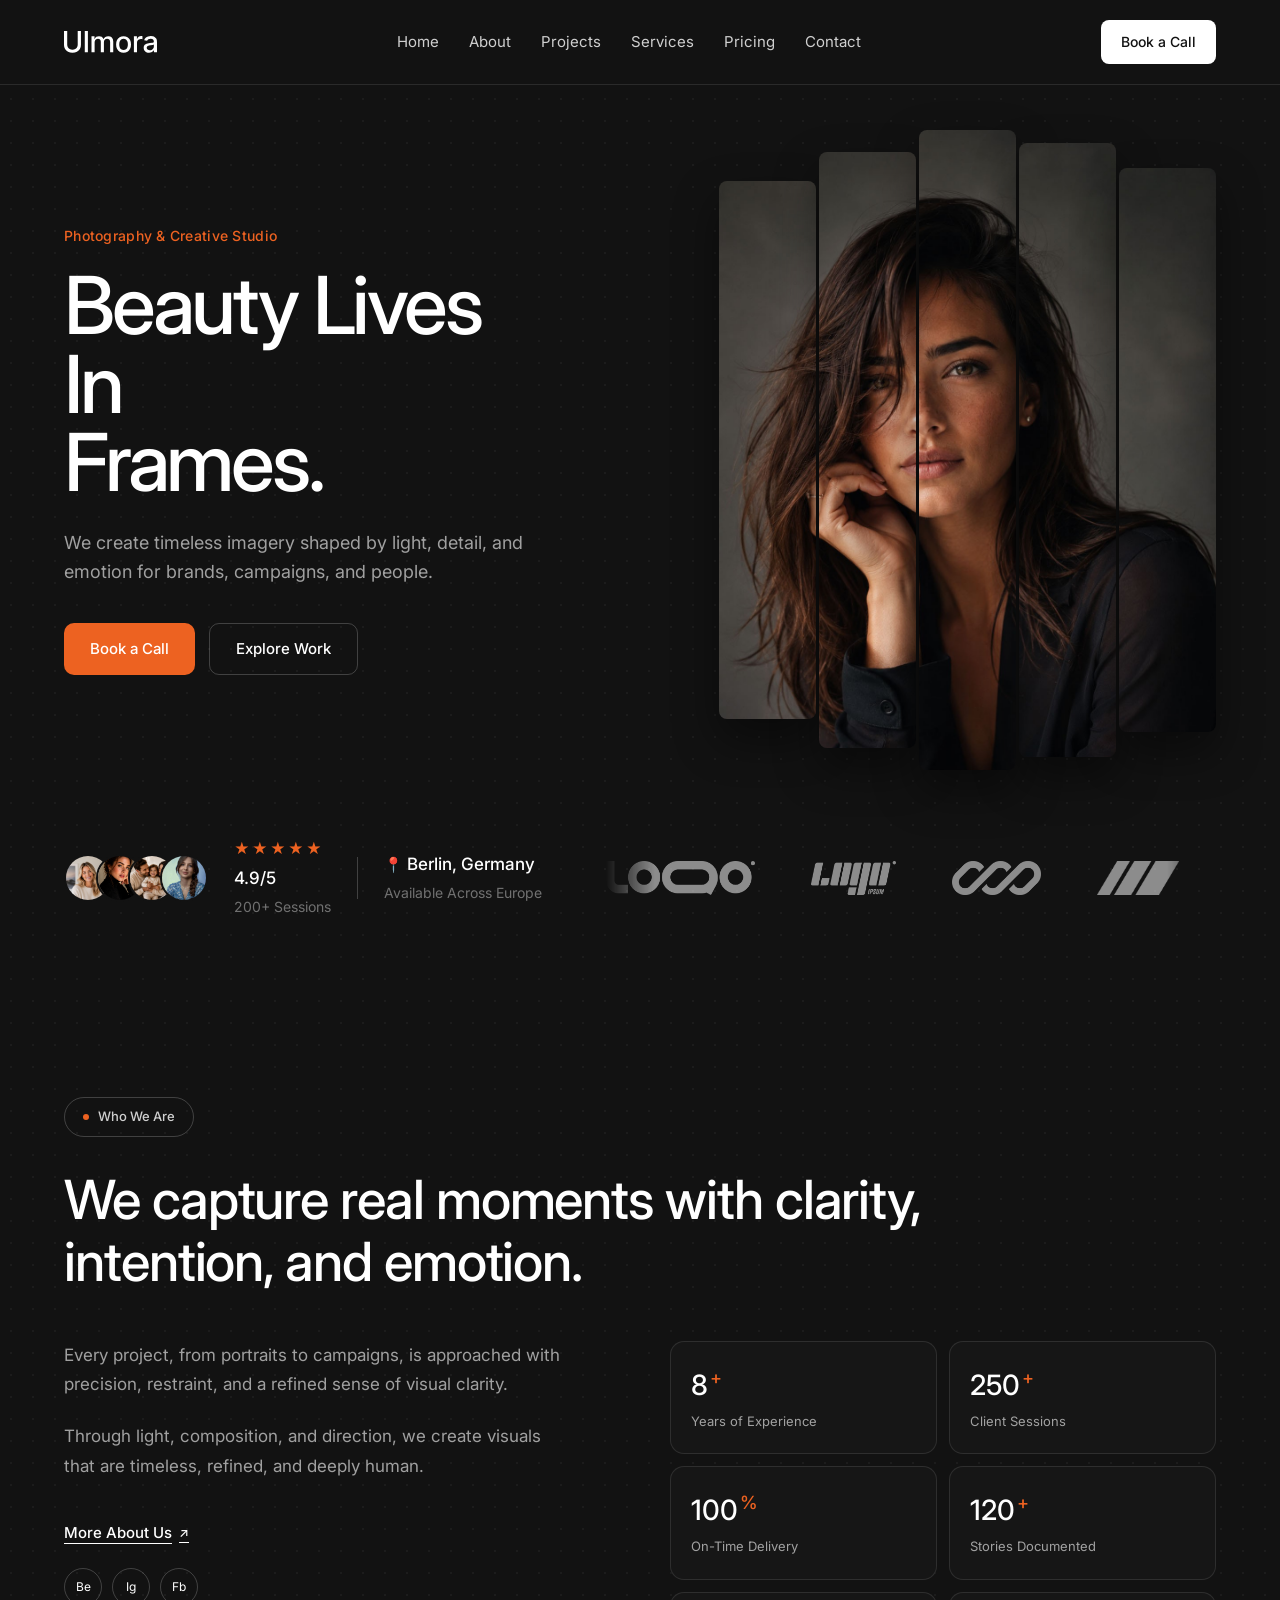
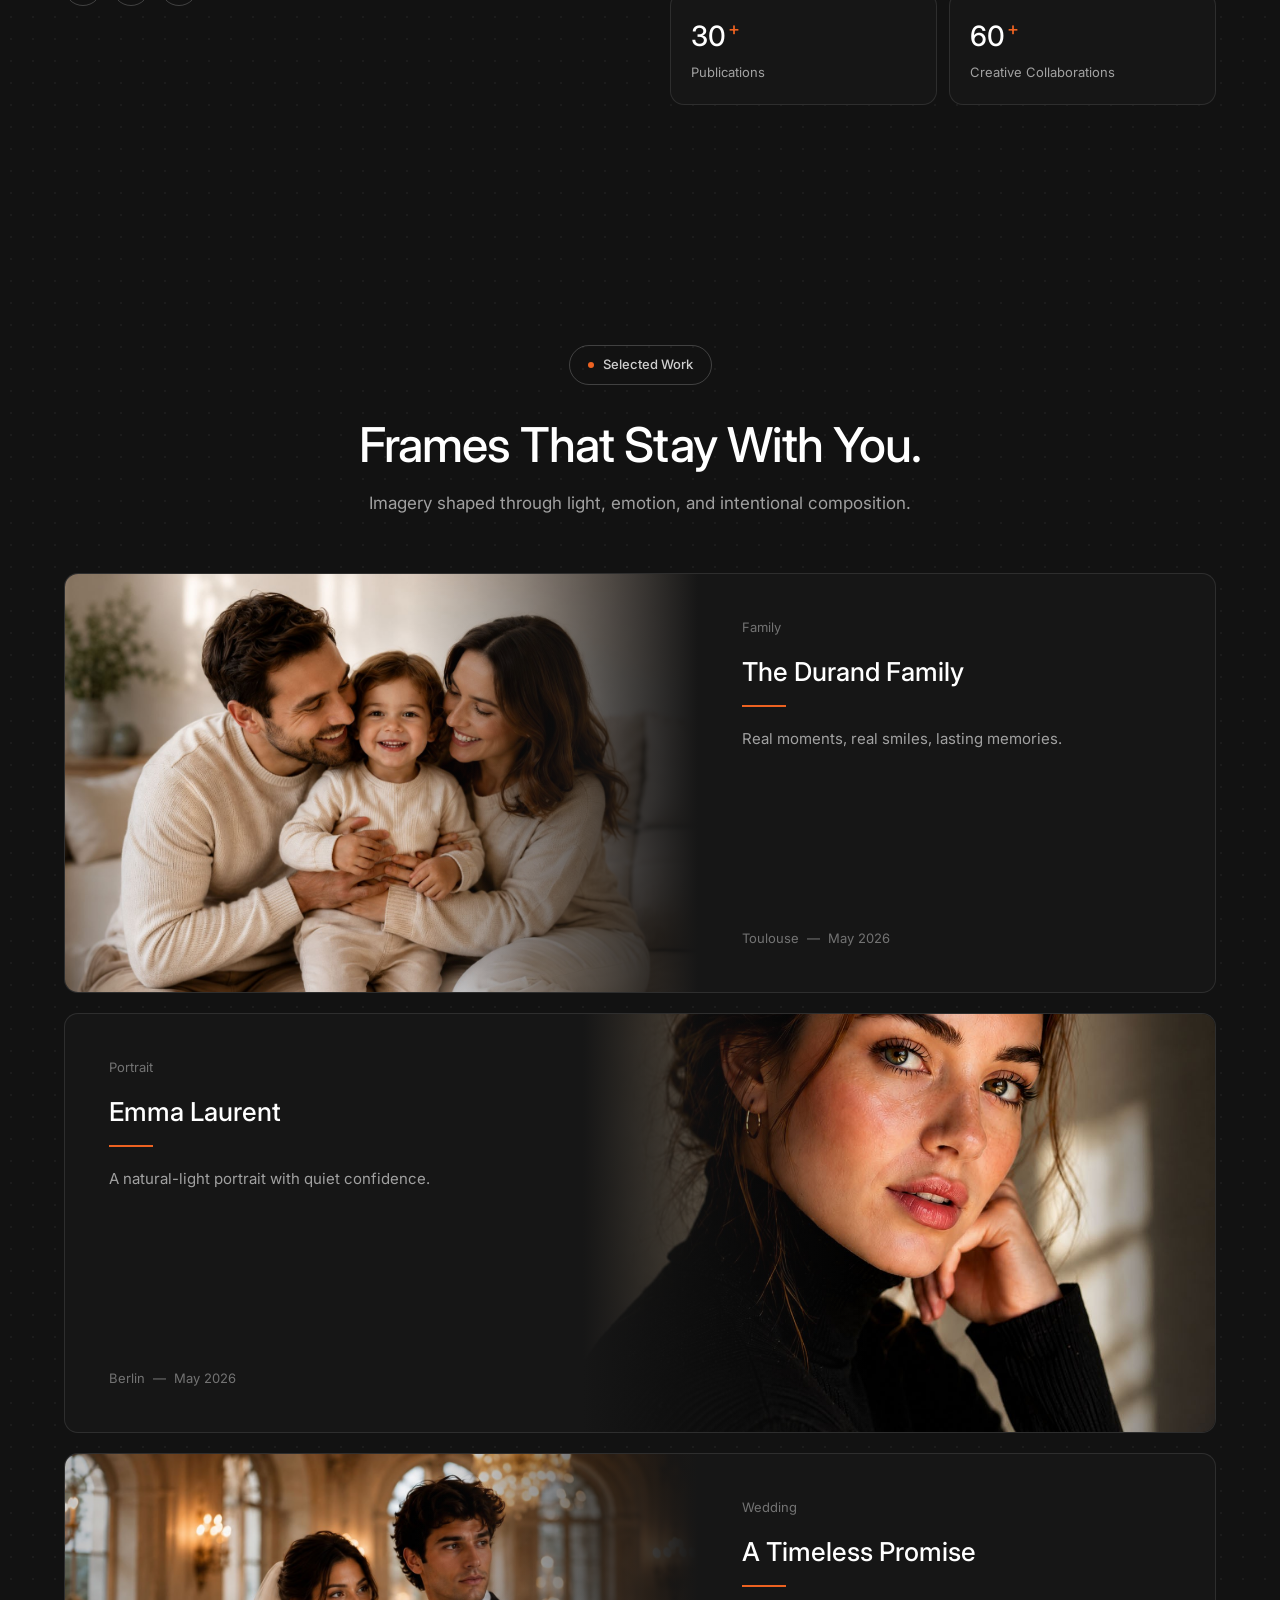
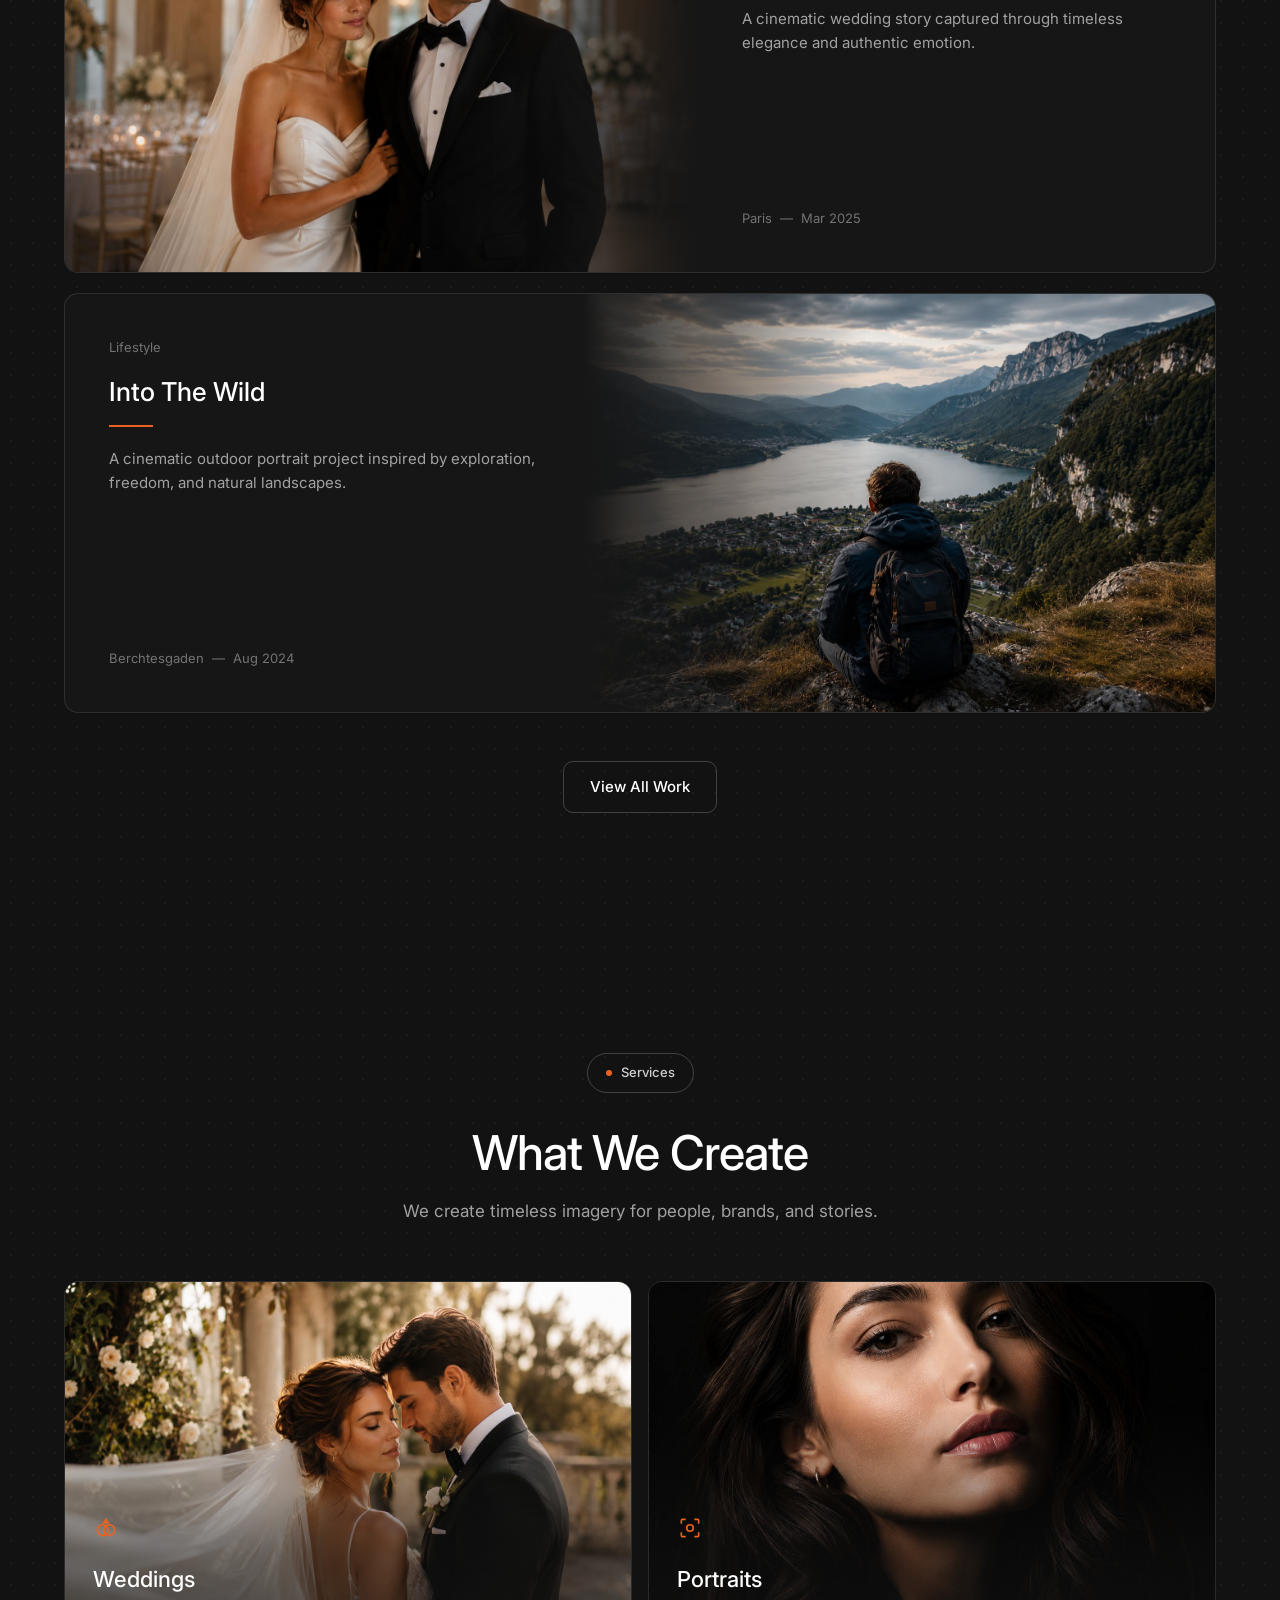
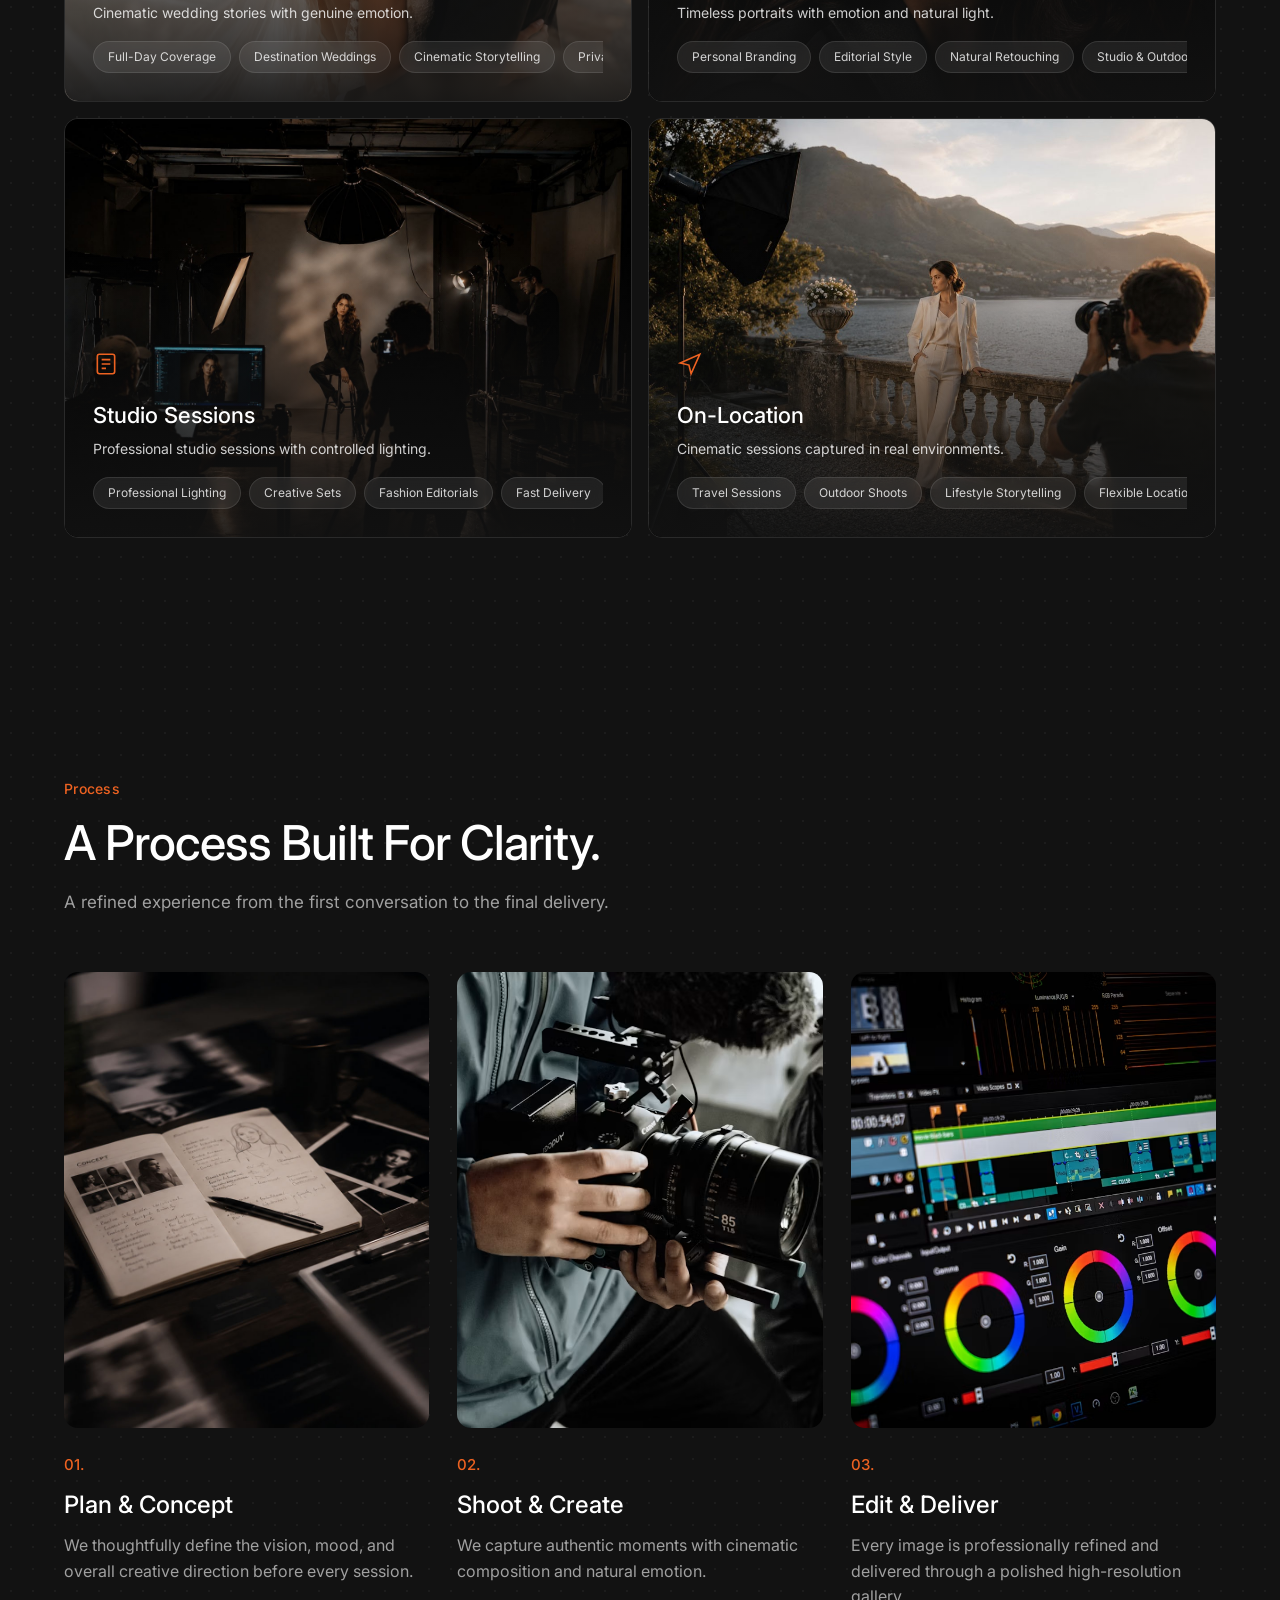
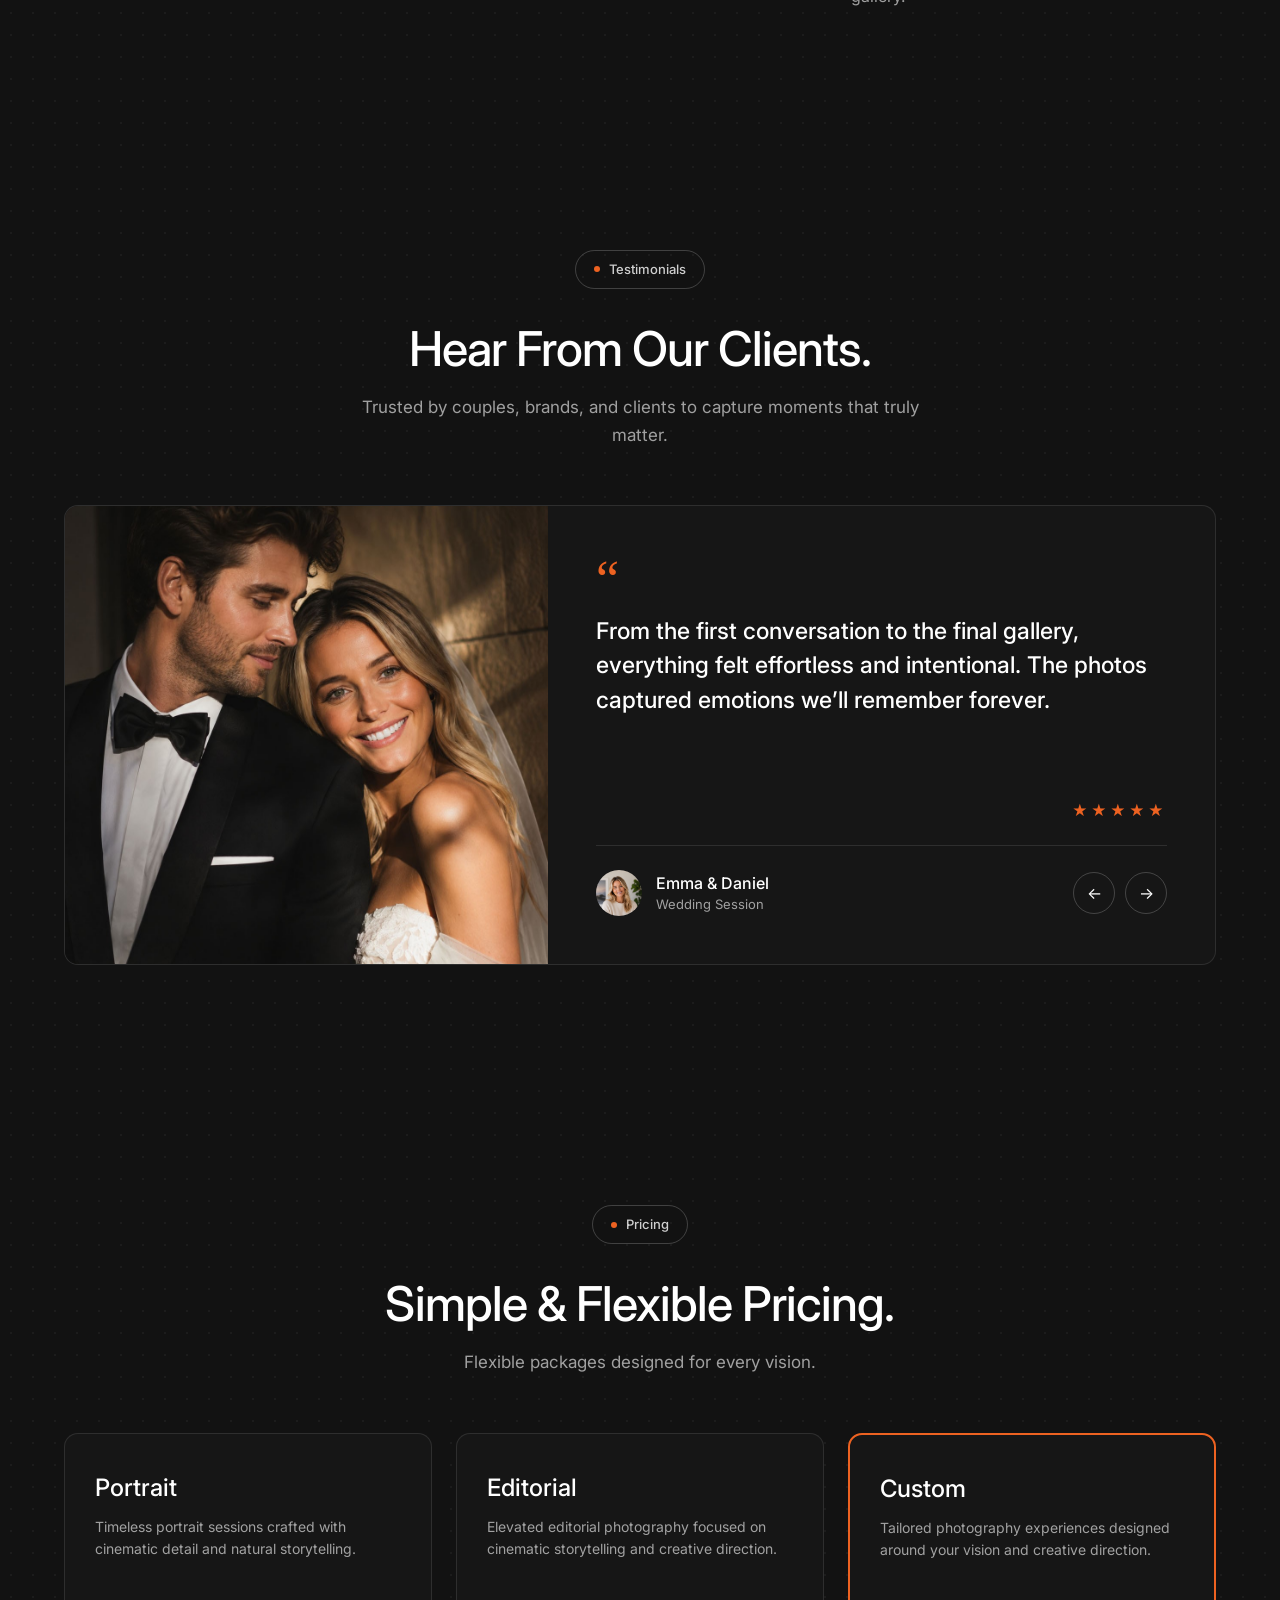
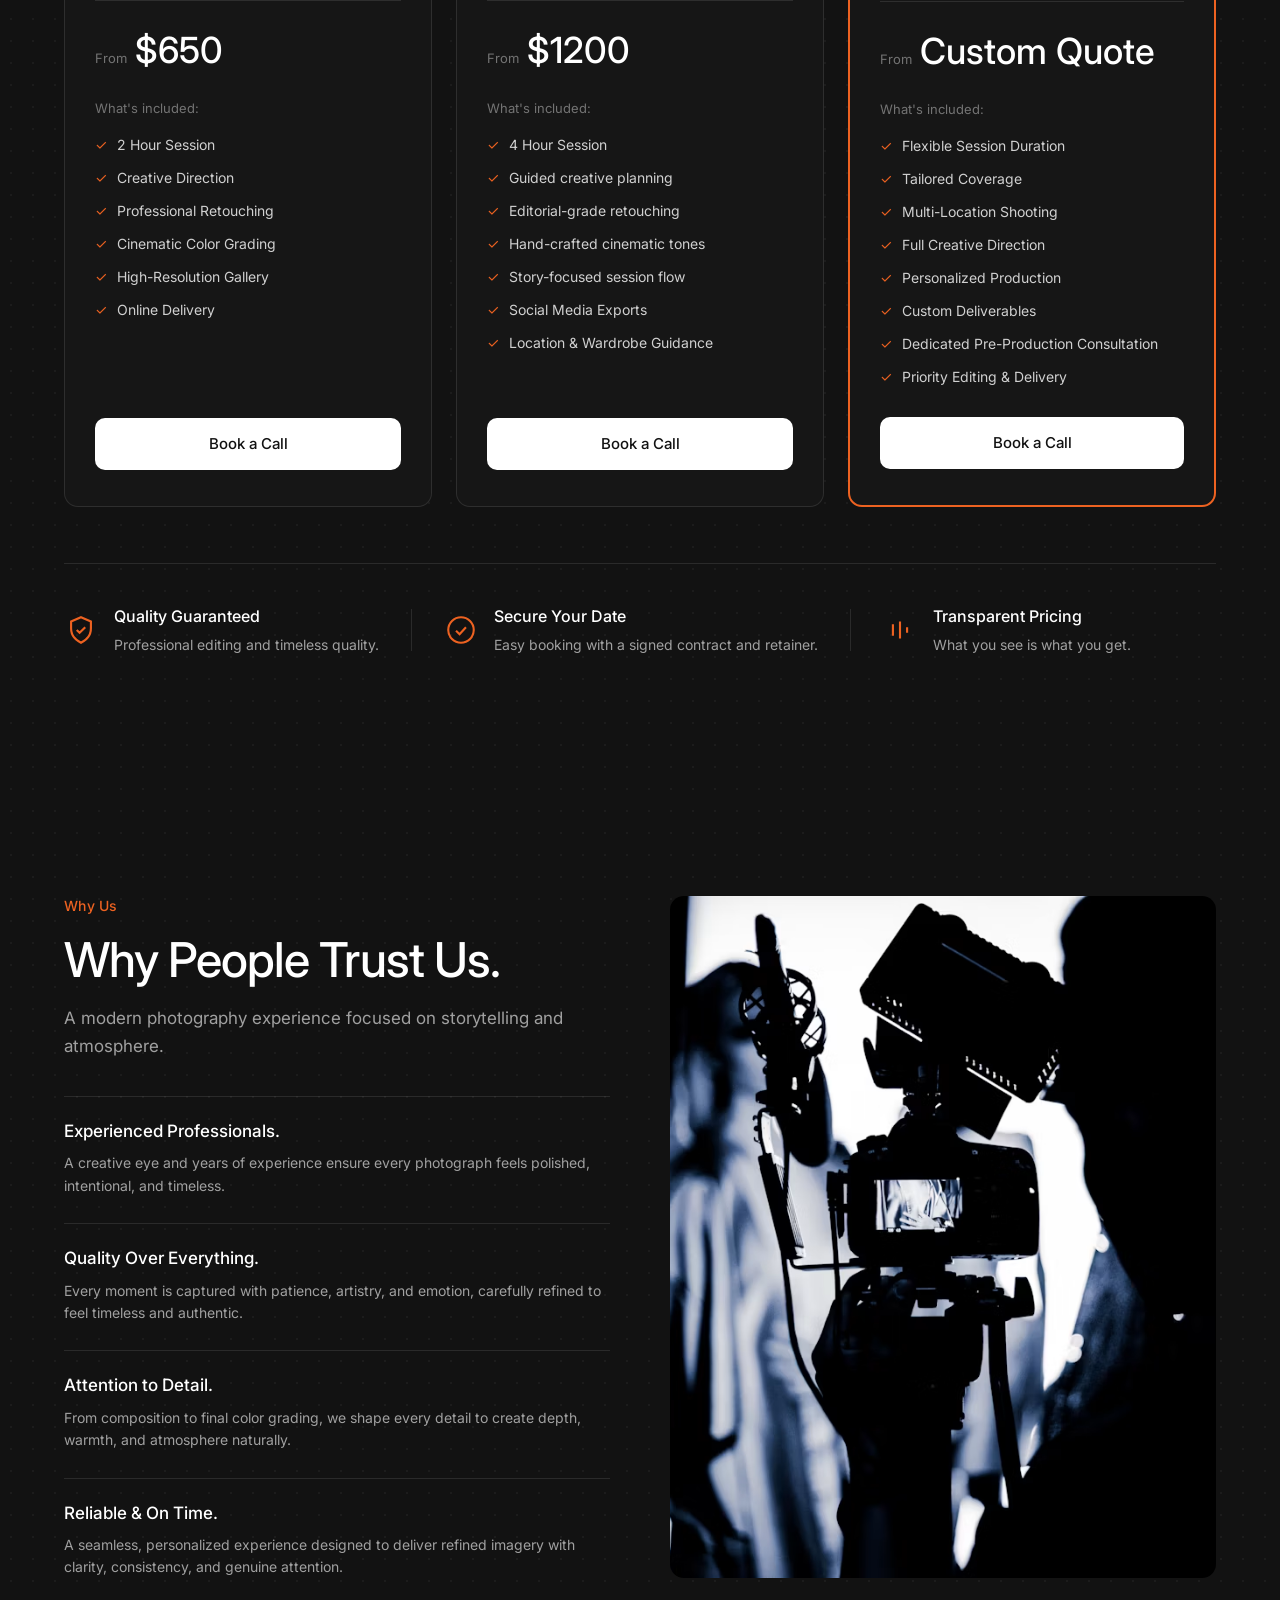
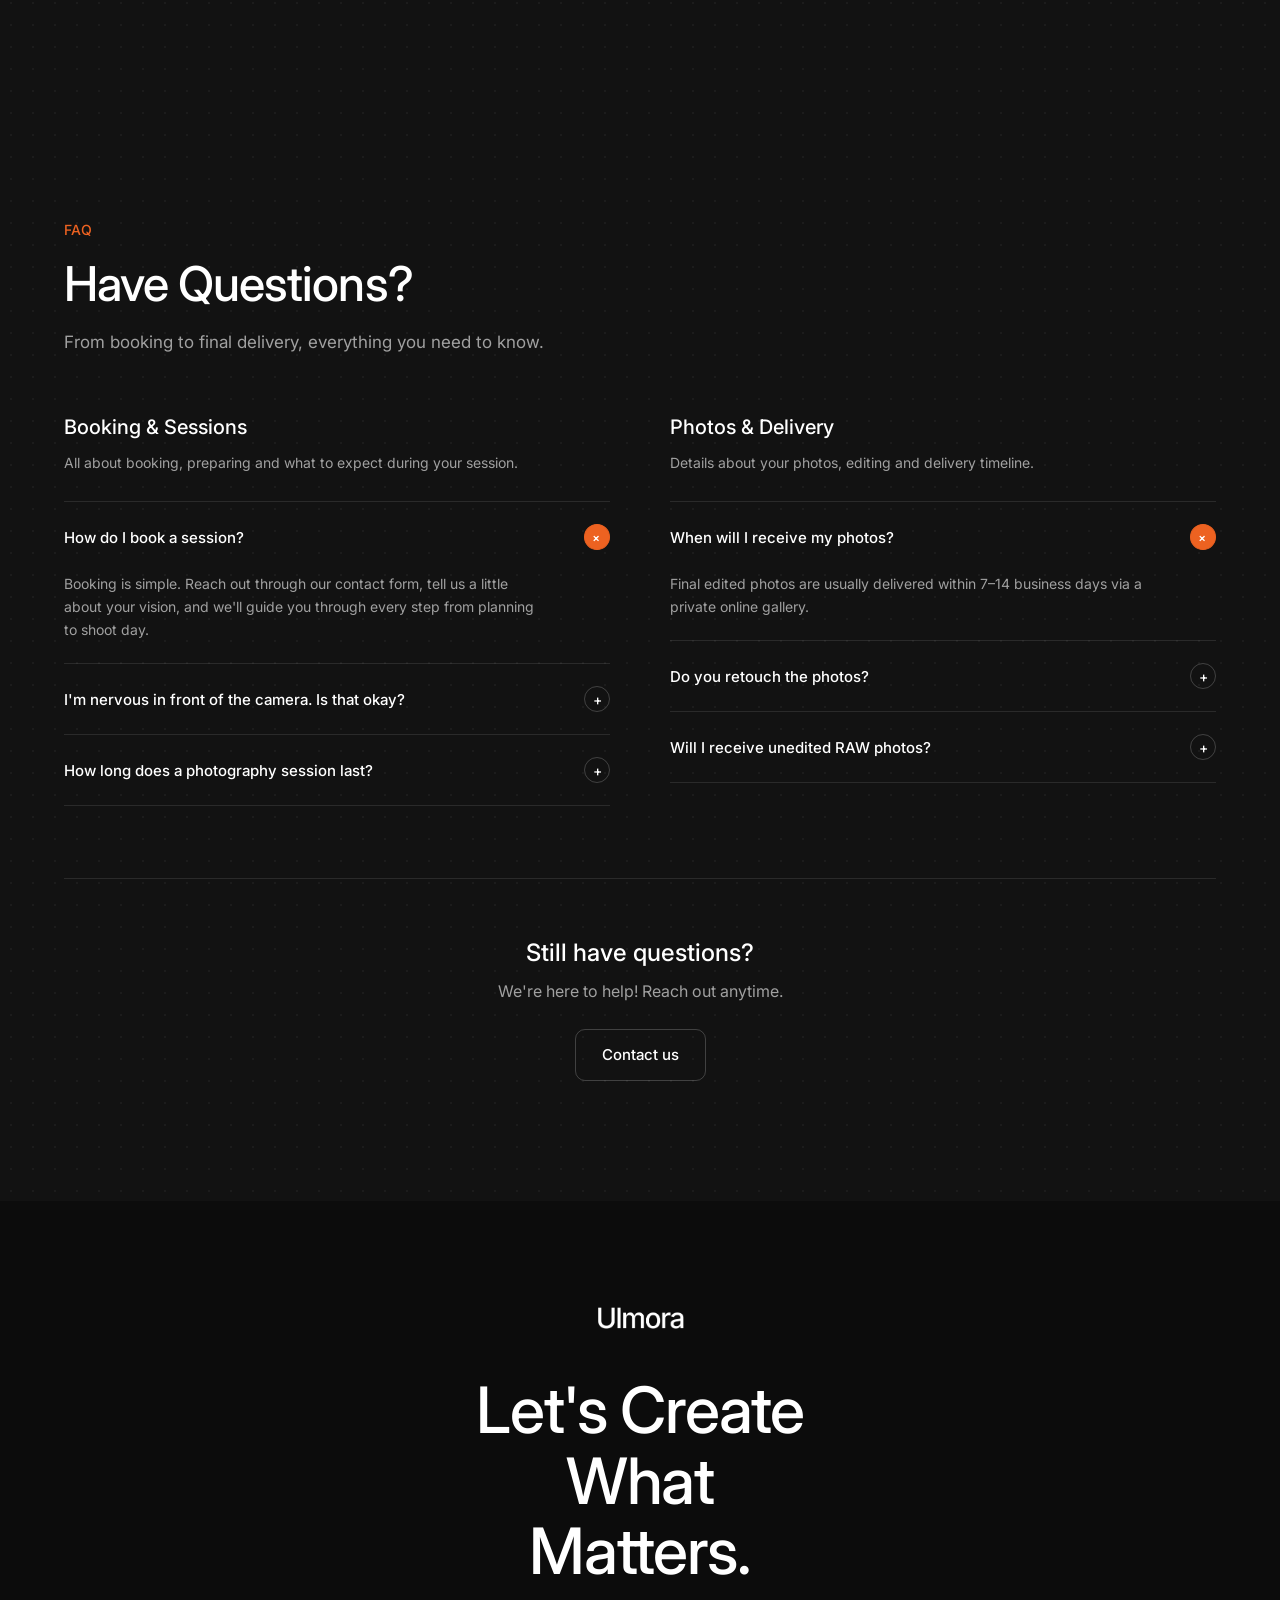
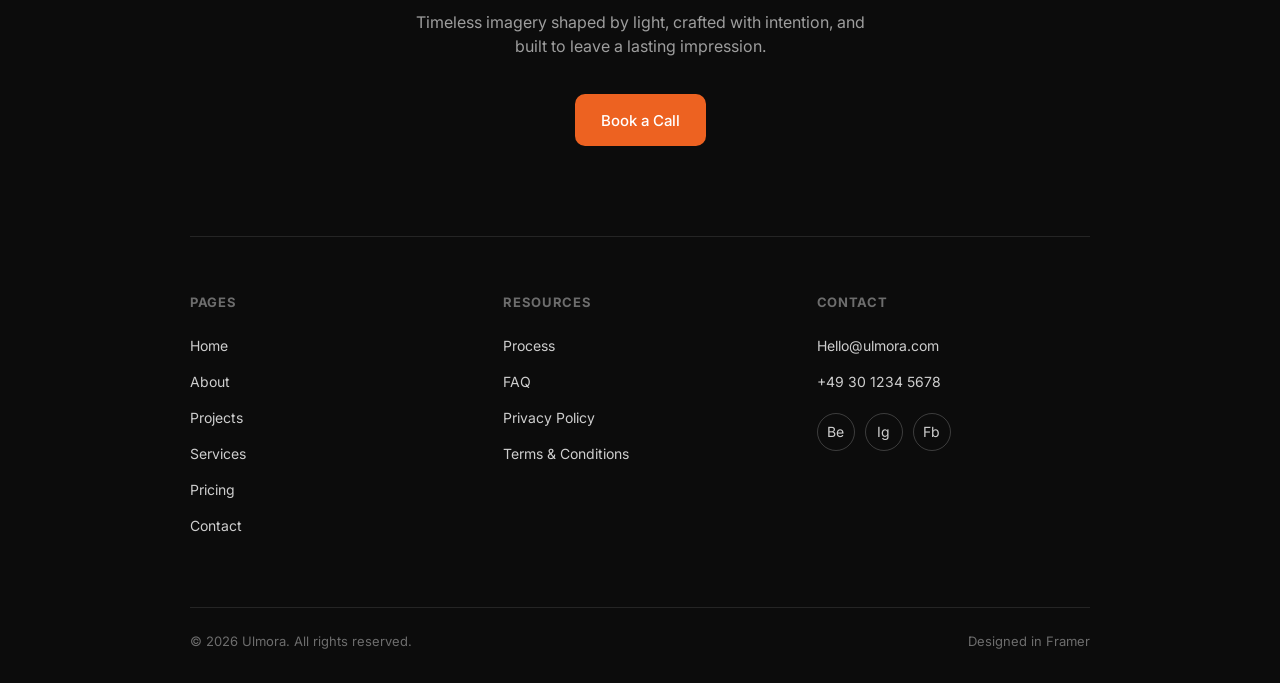
==== commit ffa4f516: "Remove Blog section from homepage and its nav links" ====
--- a/index.html
+++ b/index.html
@@ -23,7 +23,6 @@
       <a href="projects/">Projects</a>
       <a href="#services">Services</a>
       <a href="#pricing">Pricing</a>
-      <a href="#blog">Blog</a>
       <a href="#contact">Contact</a>
     </nav>
     <a href="#contact" class="btn btn-primary nav-cta">
@@ -449,52 +448,6 @@
     </div>
   </section>
 
-  <!-- BLOG -->
-  <section class="blog" id="blog">
-    <div class="container">
-      <div class="section-head reveal">
-        <p class="eyebrow">Blog</p>
-        <h2 class="section-title">Insights Behind the Frame.</h2>
-        <p class="section-sub">Stories, tips, and inspiration on photography, creativity, and visual storytelling.</p>
-      </div>
-      <div class="blog-grid reveal">
-        <a href="#" class="blog-card">
-          <img src="assets/img/7ceOjHVmsqtwKL2gVhPeiW5GM7s.jpg" alt="Balanced Composition Techniques">
-          <div class="blog-body">
-            <div class="blog-meta"><span>Inspiration</span><span>May 22, 2026</span></div>
-            <h3>Balanced Composition Techniques</h3>
-            <div class="blog-foot"><span>Read more</span><span>6 min.</span></div>
-          </div>
-        </a>
-        <a href="#" class="blog-card">
-          <img src="assets/img/FKgI8T8lazkHpTofvDmUSHxdQ.jpg" alt="Inside the Creative Studio">
-          <div class="blog-body">
-            <div class="blog-meta"><span>Behind the Scenes</span><span>Apr 14, 2026</span></div>
-            <h3>Inside the Creative Studio</h3>
-            <div class="blog-foot"><span>Read more</span><span>7 min.</span></div>
-          </div>
-        </a>
-        <a href="#" class="blog-card">
-          <img src="assets/img/65pLBF2dHsKTNFDsUXkyaBtMmJU.jpg" alt="Creative Direction Essentials">
-          <div class="blog-body">
-            <div class="blog-meta"><span>Inspiration</span><span>Mar 20, 2026</span></div>
-            <h3>Creative Direction Essentials</h3>
-            <div class="blog-foot"><span>Read more</span><span>3 min.</span></div>
-          </div>
-        </a>
-        <a href="#" class="blog-card">
-          <img src="assets/img/rsXSQqLJl3qPvGTu30B2cgu6jXY.jpg" alt="Working With Natural Light">
-          <div class="blog-body">
-            <div class="blog-meta"><span>Photography</span><span>Jan 22, 2026</span></div>
-            <h3>Working With Natural Light</h3>
-            <div class="blog-foot"><span>Read more</span><span>5 min.</span></div>
-          </div>
-        </a>
-      </div>
-      <a href="#" class="btn btn-outline center reveal"><span class="btn-label"><span>View All Articles</span><span>View All Articles</span></span></a>
-    </div>
-  </section>
-
 </main>
 
 <!-- FOOTER -->
@@ -514,7 +467,6 @@
           <li><a href="projects/">Projects</a></li>
           <li><a href="#services">Services</a></li>
           <li><a href="#pricing">Pricing</a></li>
-          <li><a href="#blog">Blog</a></li>
           <li><a href="#contact">Contact</a></li>
         </ul>
       </div>
--- a/css/style.css
+++ b/css/style.css
@@ -357,19 +357,6 @@
 .faq-cta h3 { font-size: 24px; font-weight: 500; margin-bottom: 8px; }
 .faq-cta p { color: var(--text-60); margin-bottom: 26px; }
 @media (max-width: 800px) { .faq-columns { grid-template-columns: 1fr; gap: 40px; } }
-
-/* ---------- Blog ---------- */
-.blog-grid { display: grid; grid-template-columns: repeat(4, 1fr); gap: 22px; }
-.blog-card { display: block; border-radius: var(--card-radius); overflow: hidden; background: #161616; border: 1px solid var(--text-10); }
-.blog-card img { width: 100%; aspect-ratio: 4/3; object-fit: cover; transition: transform 0.6s cubic-bezier(.16,1,.3,1); }
-.blog-card:hover img { transform: scale(1.06); }
-.blog-body { padding: 20px; }
-.blog-meta { display: flex; justify-content: space-between; font-size: 12px; color: var(--text-40); margin-bottom: 12px; }
-.blog-meta span:first-child { color: var(--accent); }
-.blog-body h3 { font-size: 17px; font-weight: 500; line-height: 1.4; margin-bottom: 16px; min-height: 48px; }
-.blog-foot { display: flex; justify-content: space-between; font-size: 13px; color: var(--text-60); border-top: 1px solid var(--text-10); padding-top: 14px; }
-@media (max-width: 1000px) { .blog-grid { grid-template-columns: repeat(2, 1fr); } }
-@media (max-width: 600px) { .blog-grid { grid-template-columns: 1fr; } }
 
 /* ---------- Footer ---------- */
 .site-footer { background: #0c0c0c; padding: 100px 0 32px; text-align: center; }
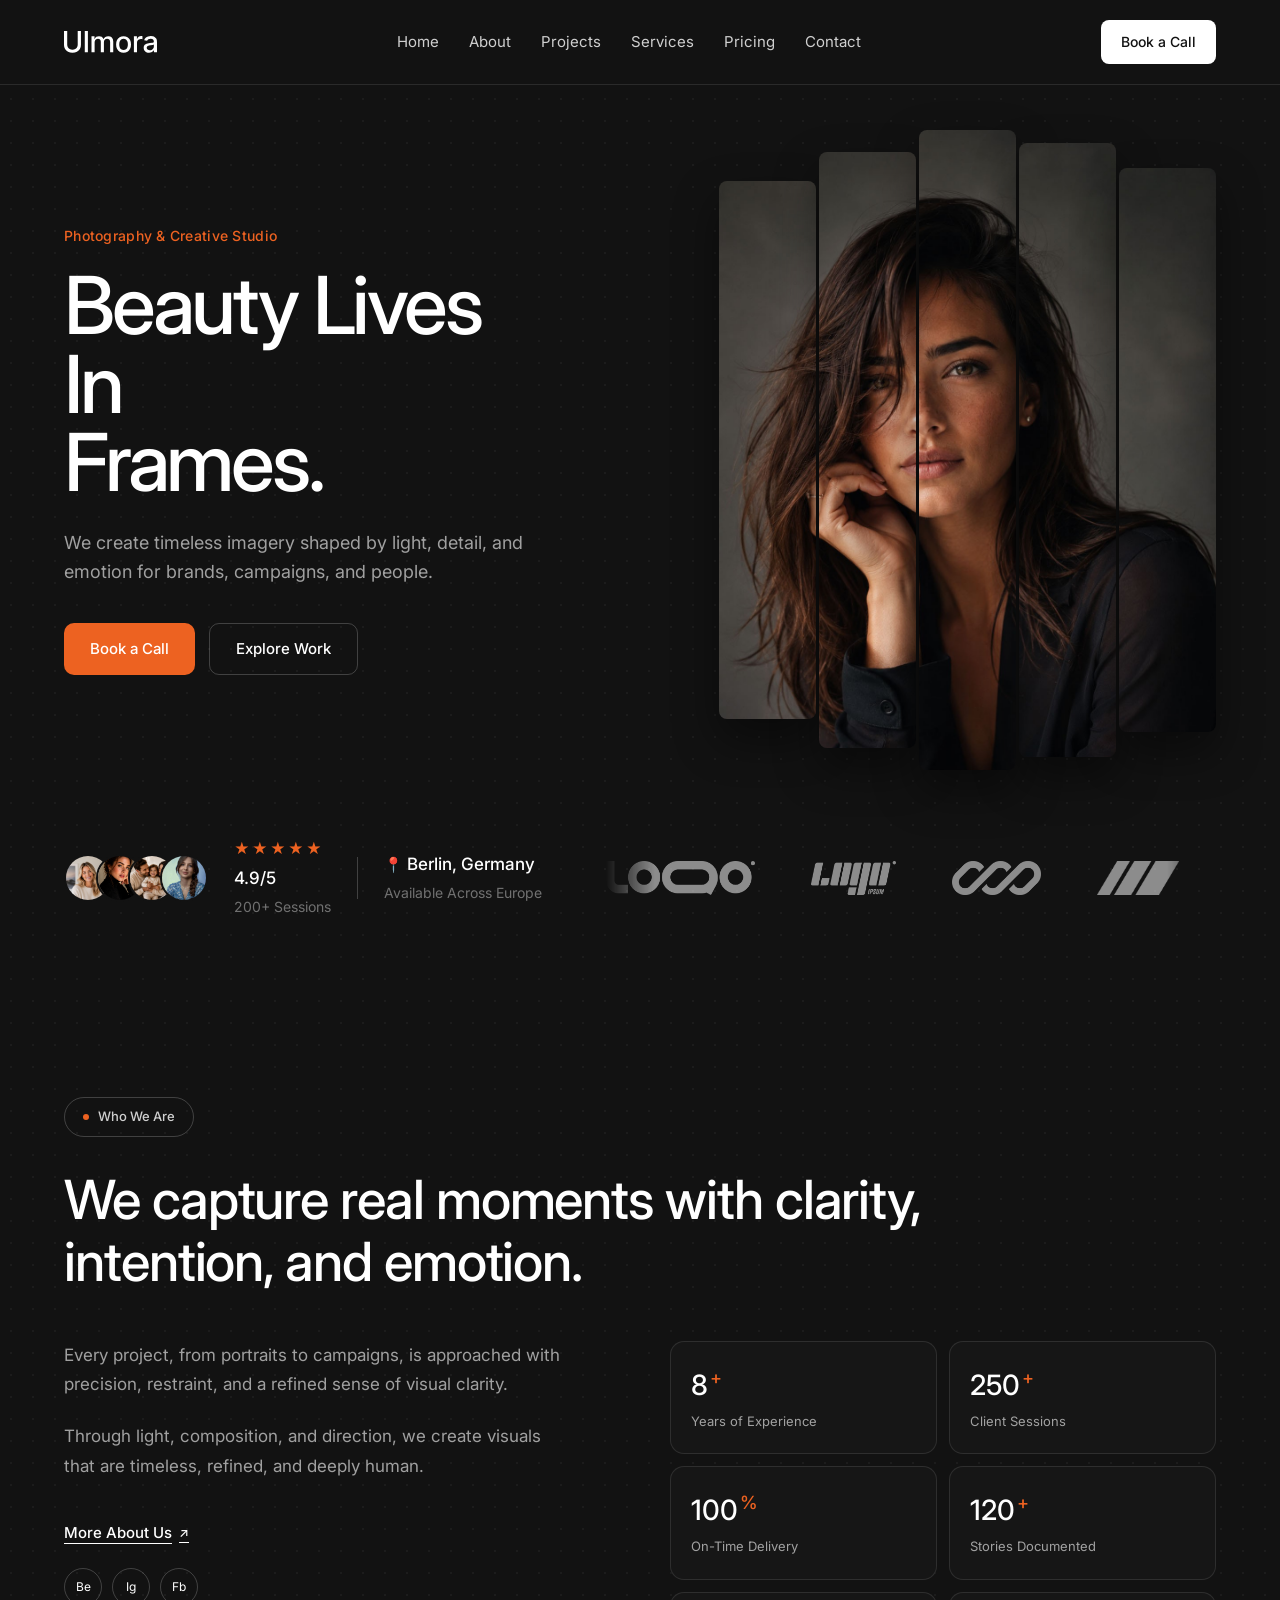
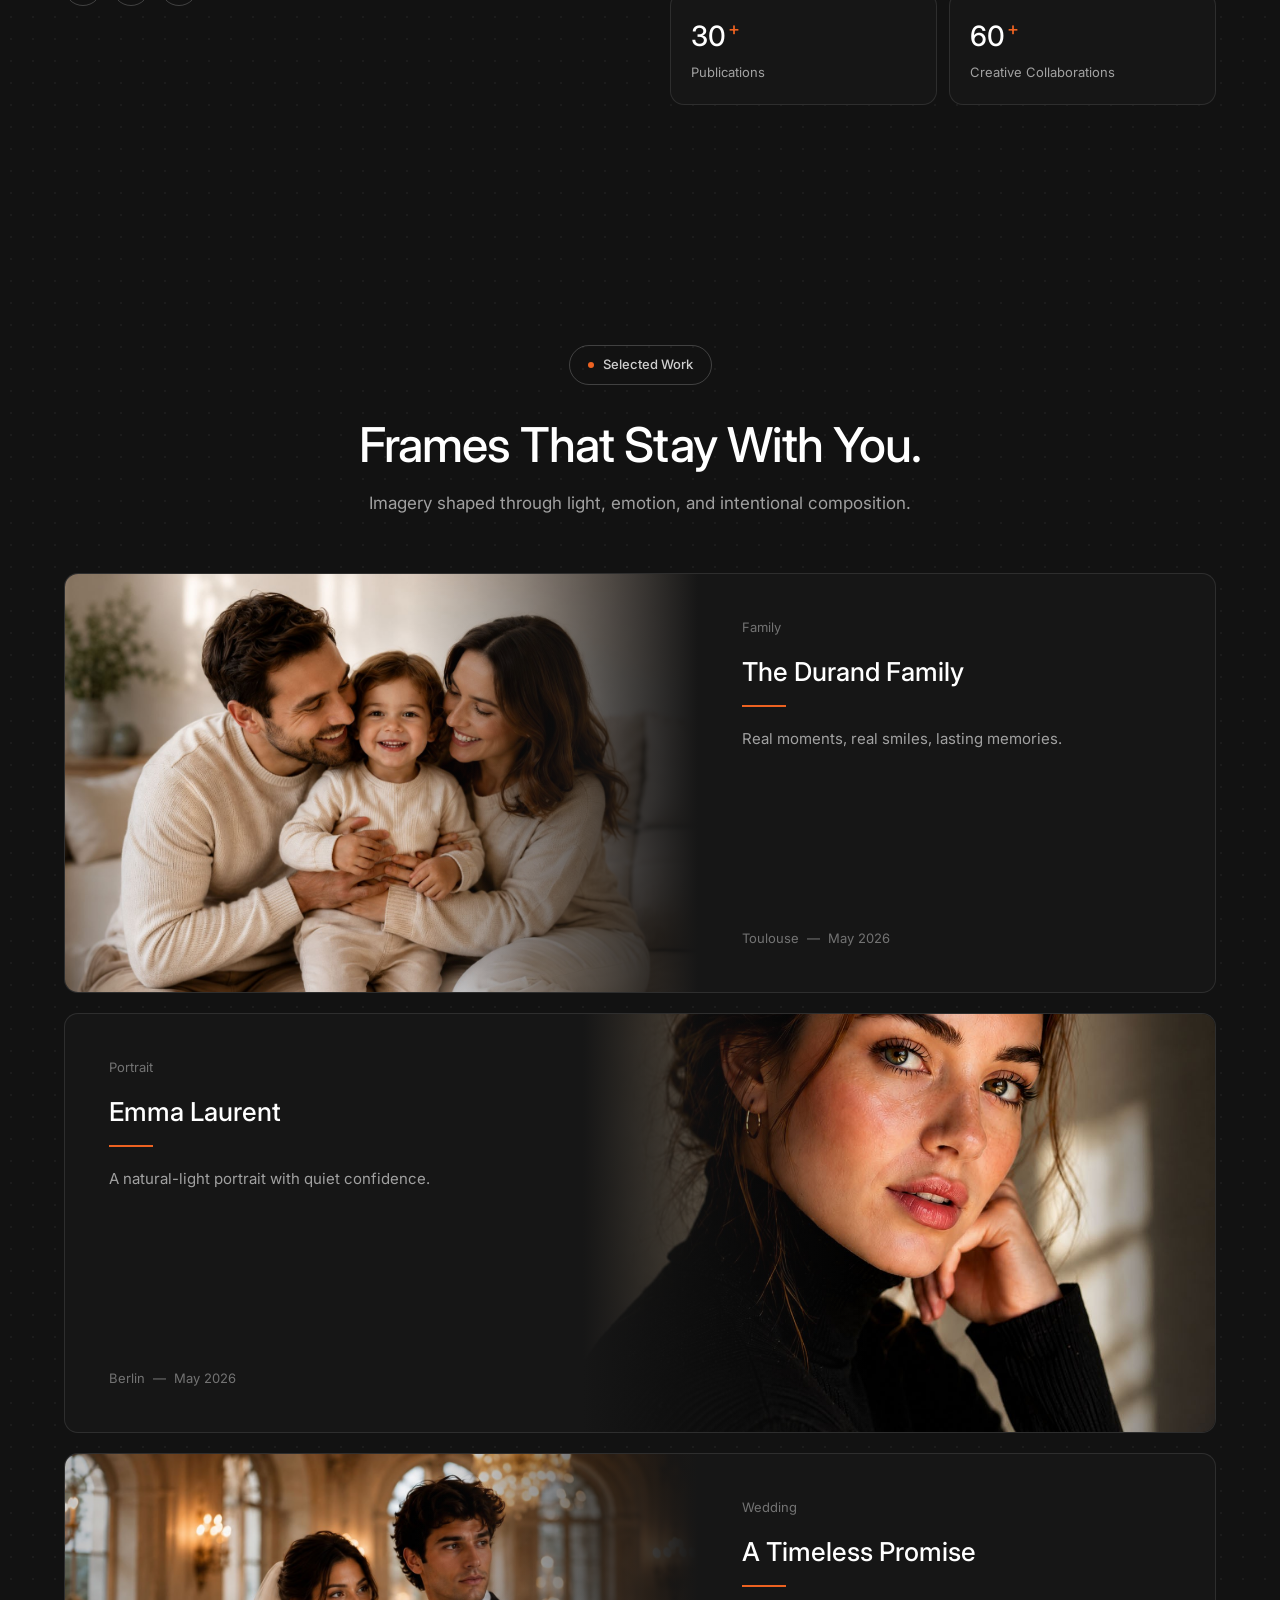
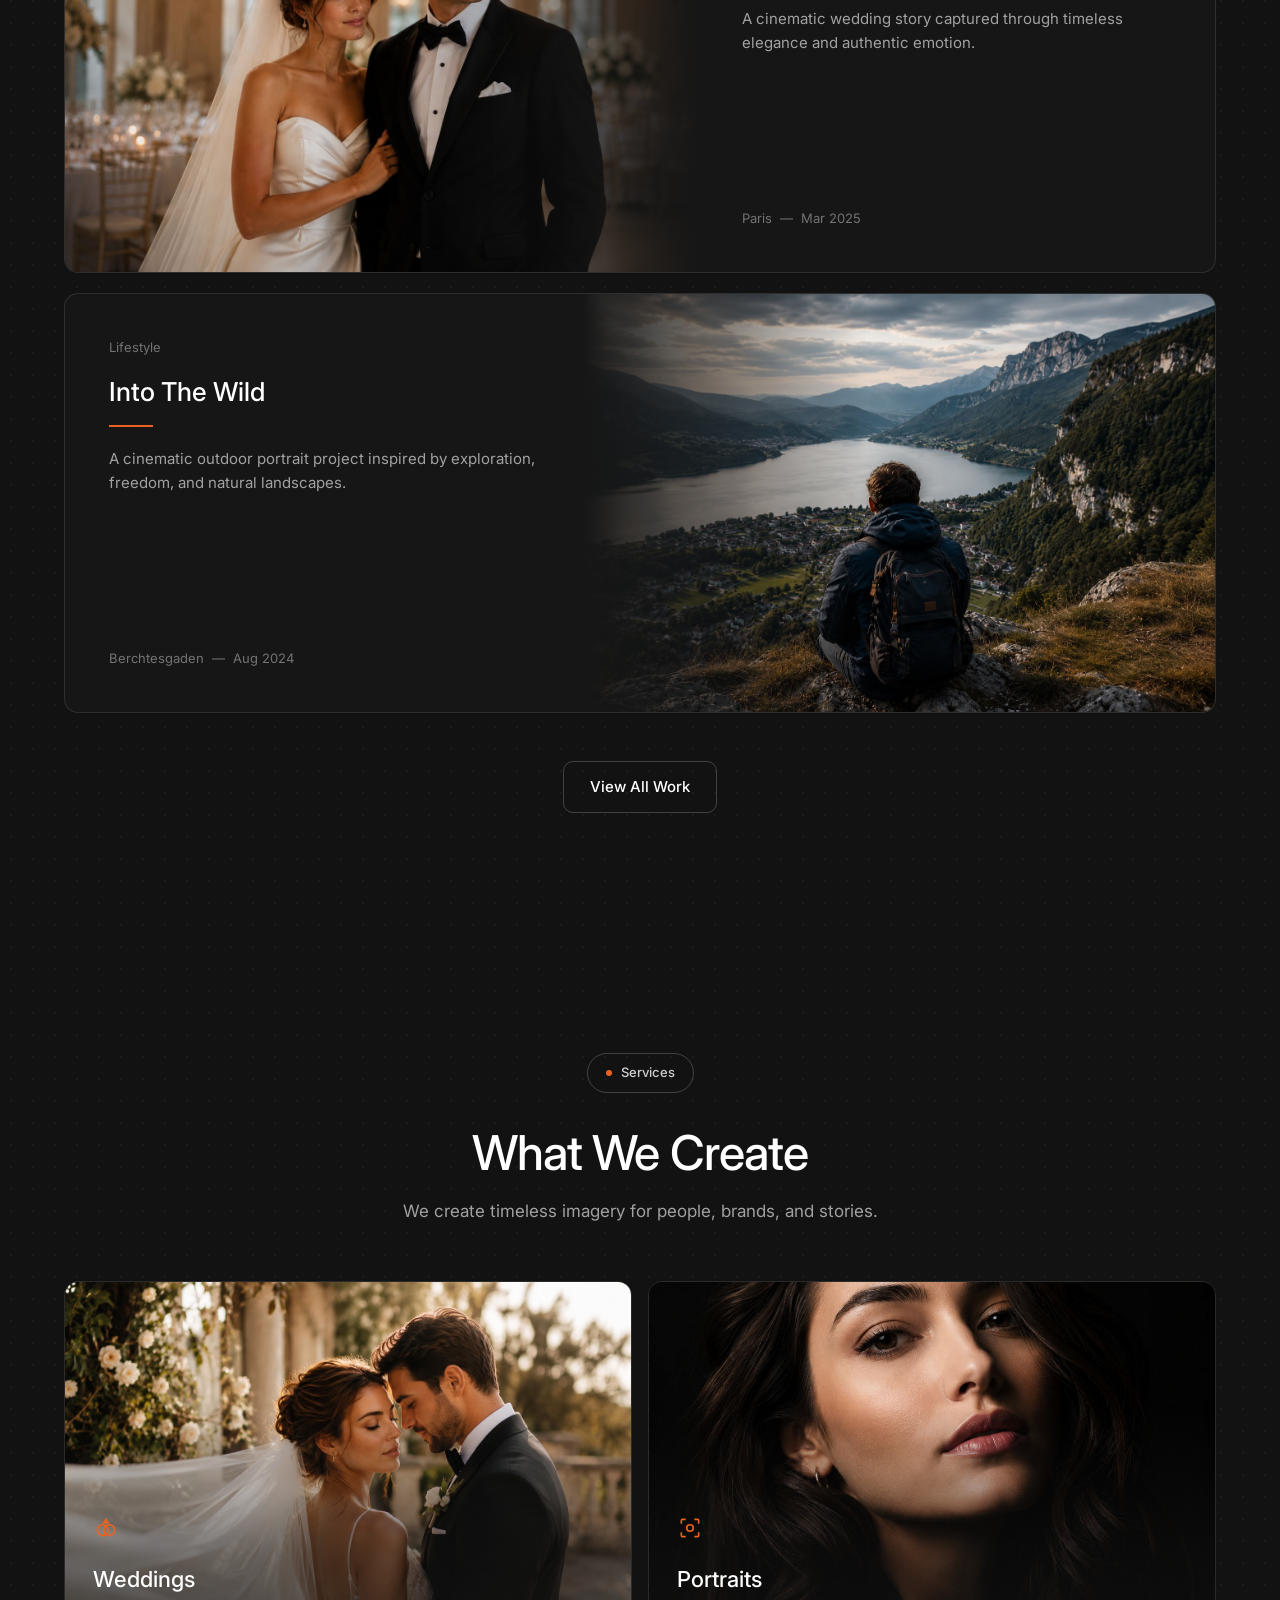
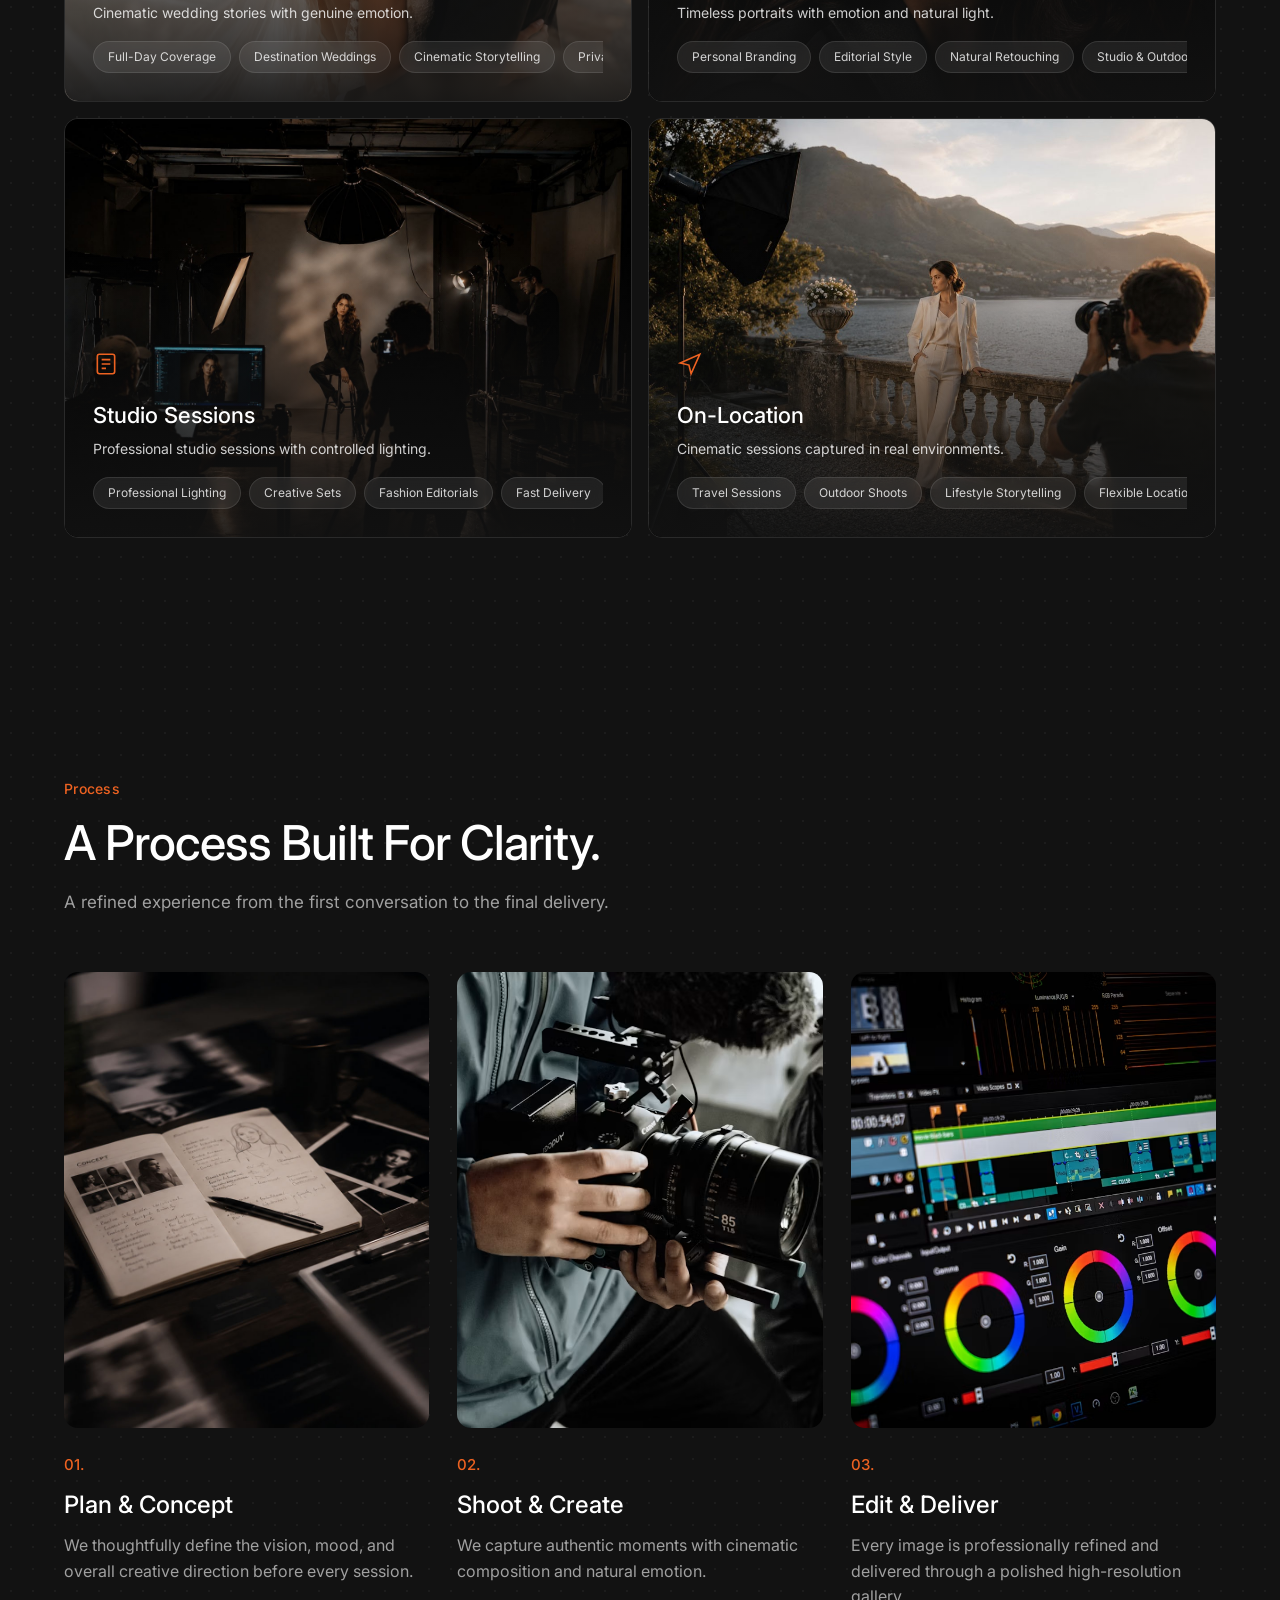
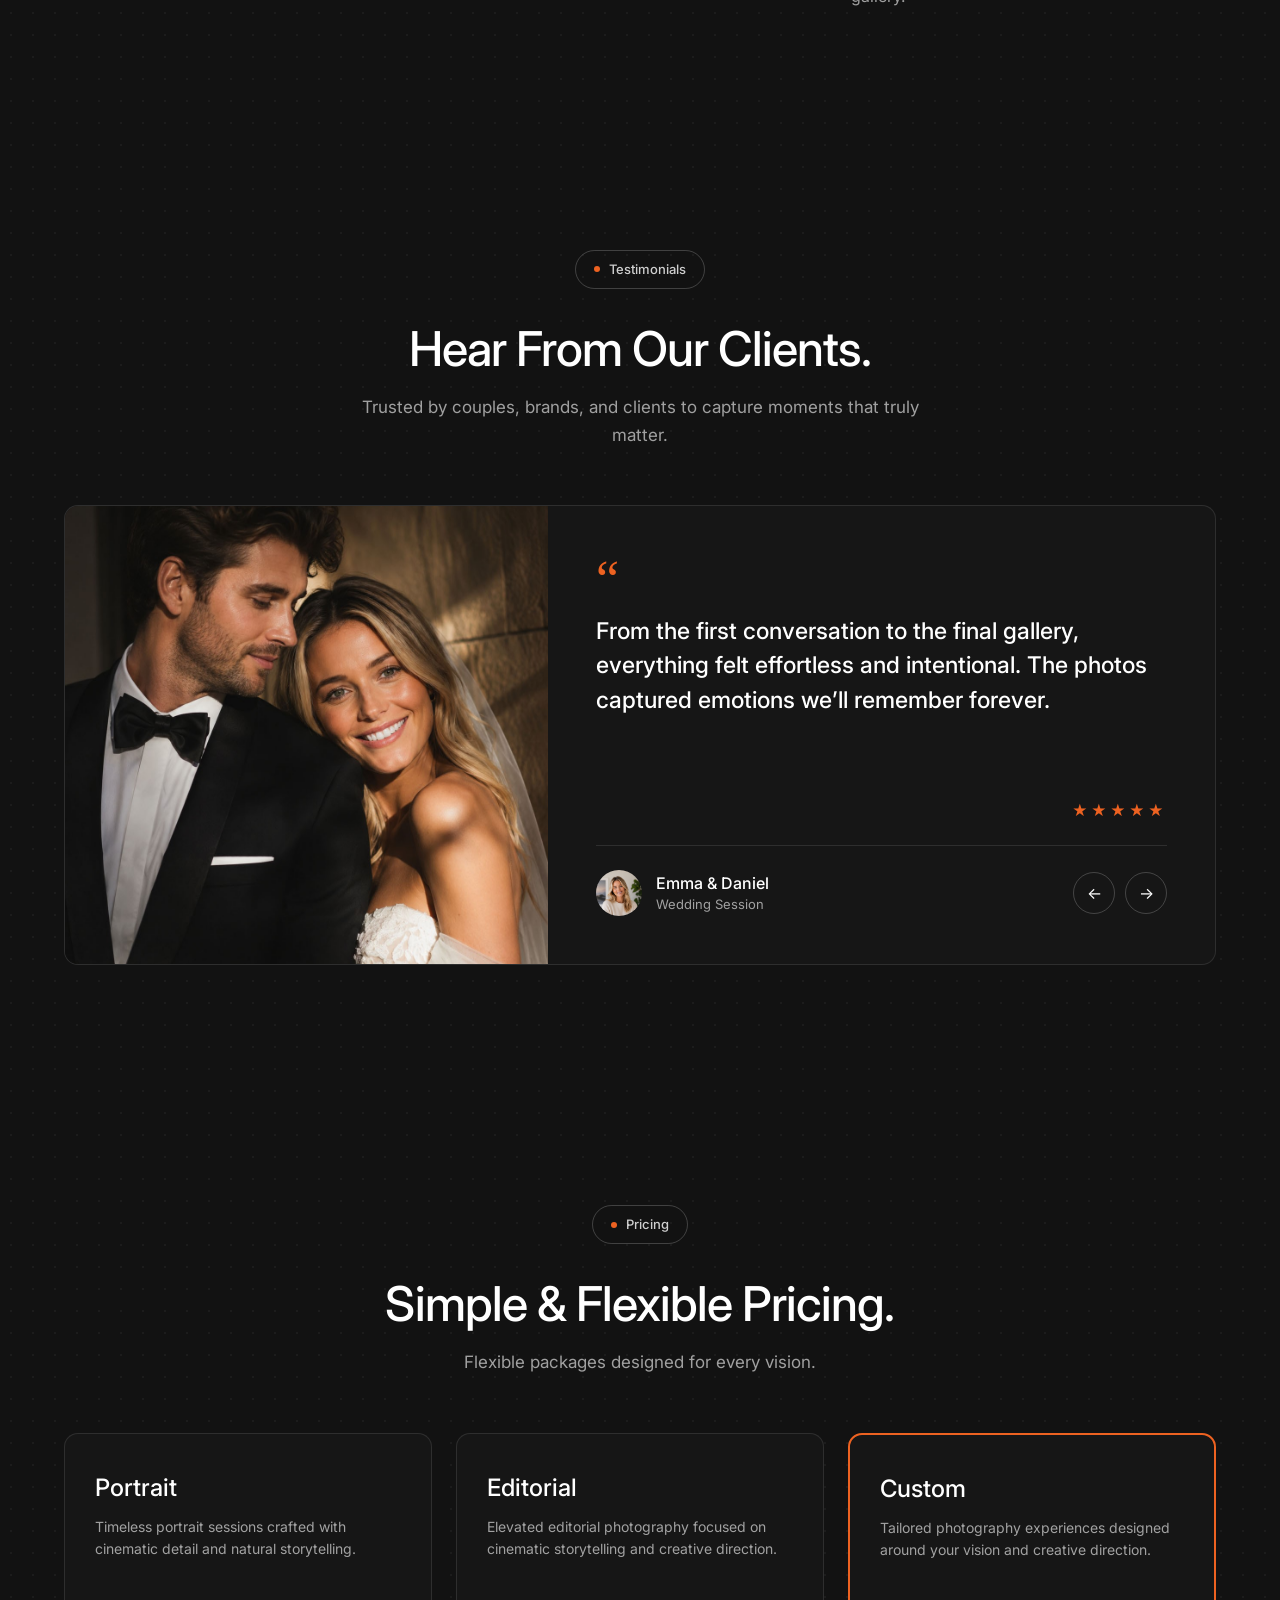
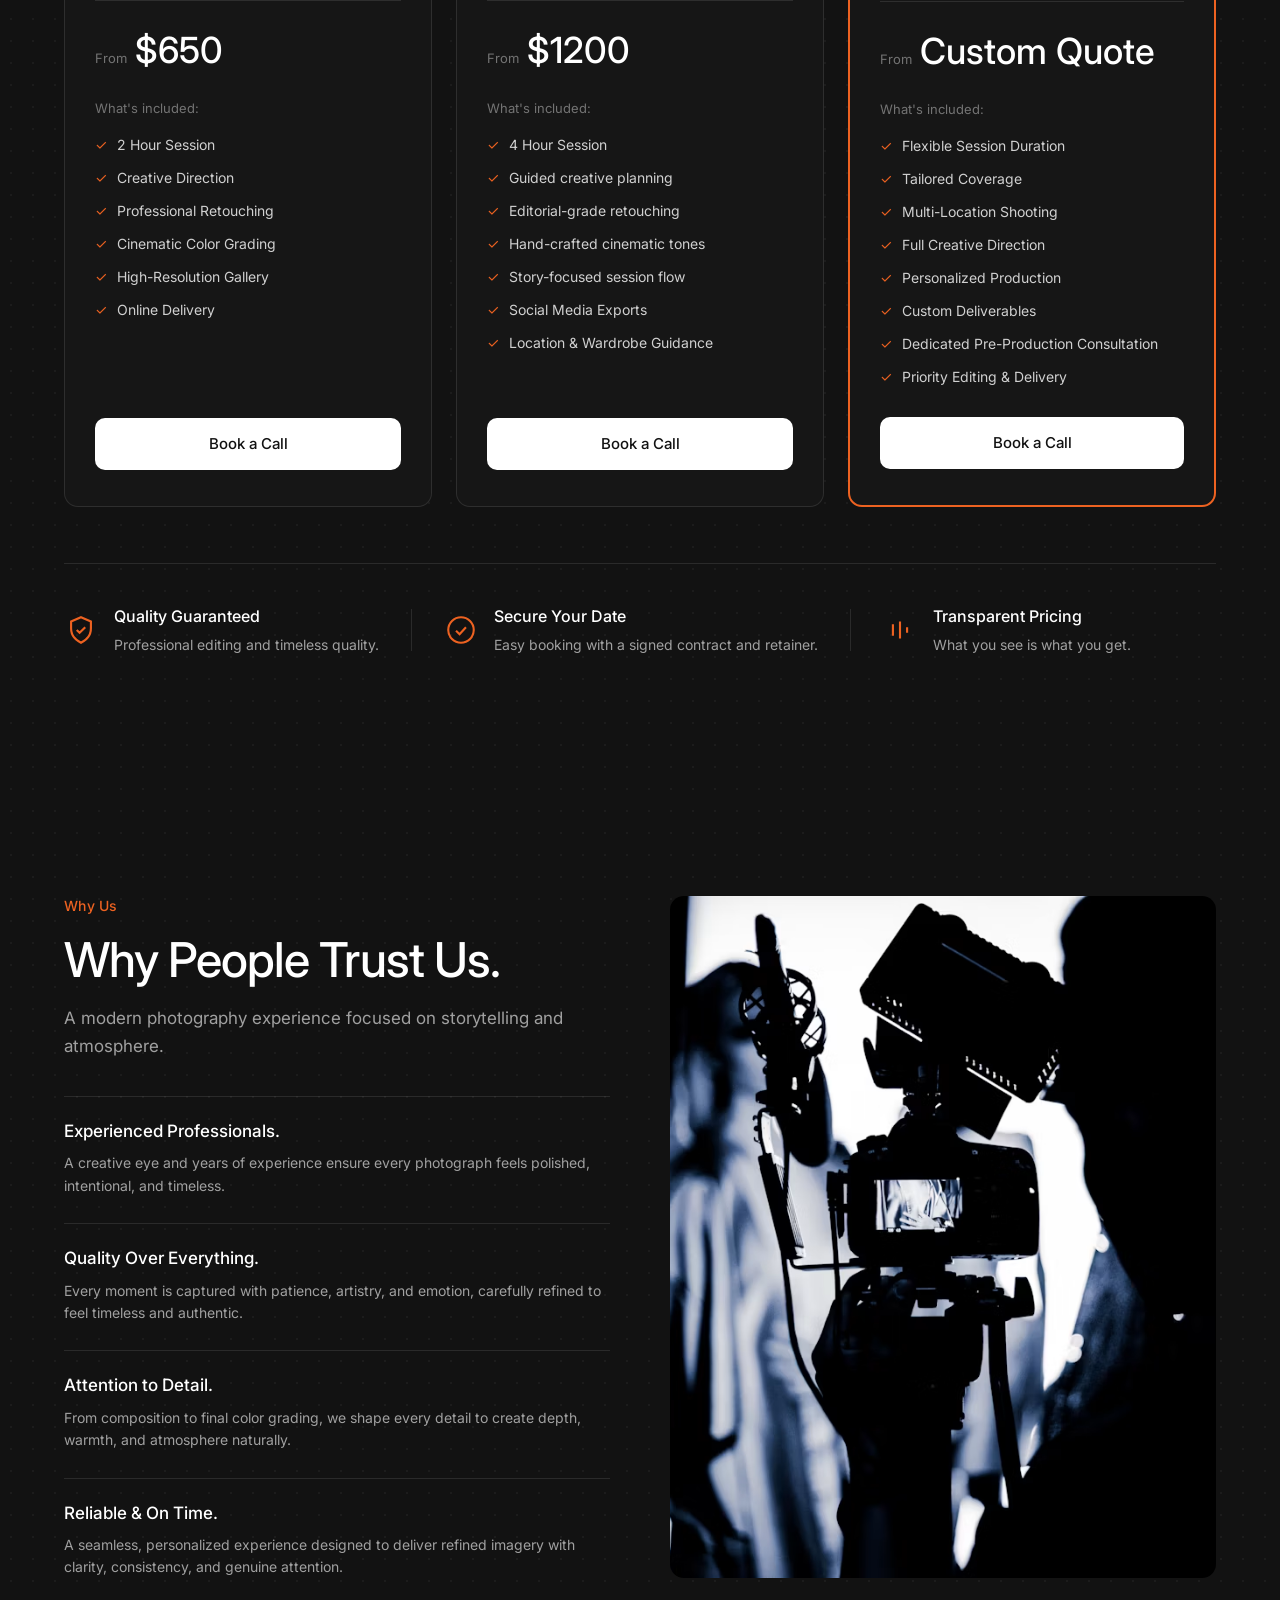
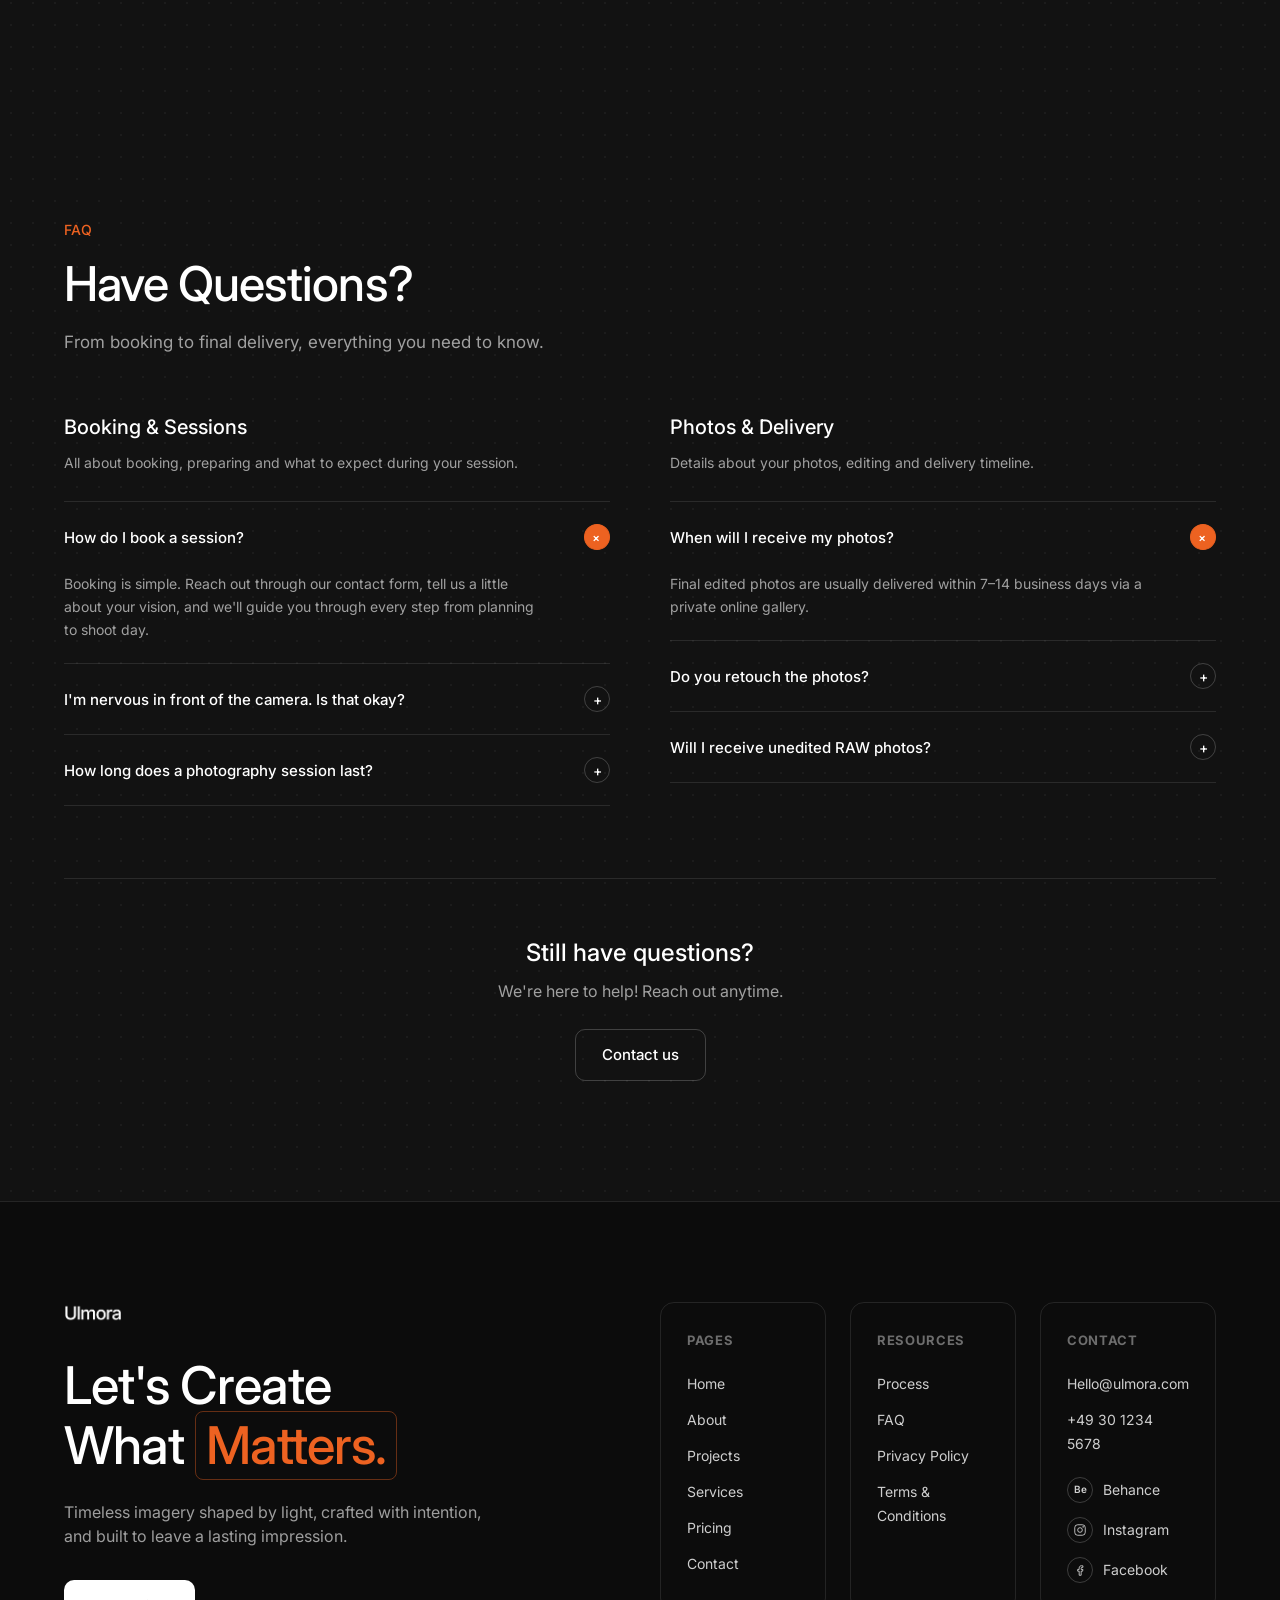
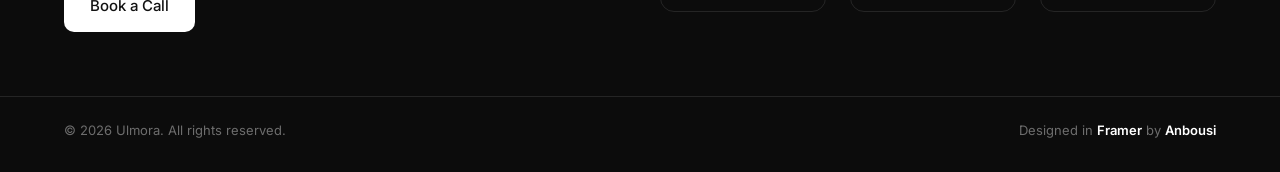
==== commit f3a01102: "Rebuild footer to match reference: left-aligned brand block, bordered nav columns, labeled social li" ====
--- a/index.html
+++ b/index.html
@@ -452,11 +452,13 @@
 
 <!-- FOOTER -->
 <footer class="site-footer" id="contact">
-  <div class="container">
-    <img class="footer-logo" src="assets/img/LEP4z59n6IKLB2y8r41kyLSD7tA.png" alt="Logo Ulmora">
-    <h2 class="footer-title">Let's Create<br>What<br>Matters.</h2>
-    <p class="footer-sub">Timeless imagery shaped by light, crafted with intention, and built to leave a lasting impression.</p>
-    <a href="#contact" class="btn btn-primary"><span class="btn-label"><span>Book a Call</span><span>Book a Call</span></span></a>
+  <div class="container footer-top">
+    <div class="footer-brand">
+      <img class="footer-logo" src="assets/img/LEP4z59n6IKLB2y8r41kyLSD7tA.png" alt="Logo Ulmora">
+      <h2 class="footer-title">Let's Create<br>What <span class="highlight">Matters.</span></h2>
+      <p class="footer-sub">Timeless imagery shaped by light, crafted with intention, and built to leave a lasting impression.</p>
+      <a href="#contact" class="btn btn-white"><span class="btn-label"><span>Book a Call <span class="arrow-ico">&#8599;</span></span><span>Book a Call <span class="arrow-ico">&#8599;</span></span></span></a>
+    </div>
 
     <div class="footer-columns">
       <div class="footer-col">
@@ -485,18 +487,18 @@
           <li><a href="mailto:hello@ulmora.com">Hello@ulmora.com</a></li>
           <li><a href="tel:+493012345678">+49 30 1234 5678</a></li>
         </ul>
-        <div class="social-row">
-          <a href="https://www.behance.net/" target="_blank" rel="noopener" aria-label="Behance">Be</a>
-          <a href="https://www.instagram.com/" target="_blank" rel="noopener" aria-label="Instagram">Ig</a>
-          <a href="https://www.facebook.com/" target="_blank" rel="noopener" aria-label="Facebook">Fb</a>
-        </div>
-      </div>
-    </div>
-
-    <div class="footer-bottom">
-      <p>&copy; 2026 Ulmora. All rights reserved.</p>
-      <p>Designed in Framer</p>
-    </div>
+        <div class="social-list">
+          <a href="https://www.behance.net/" target="_blank" rel="noopener"><span class="social-ico">Be</span>Behance</a>
+          <a href="https://www.instagram.com/" target="_blank" rel="noopener"><span class="social-ico"><svg viewBox="0 0 24 24" fill="none" stroke="currentColor" stroke-width="1.5"><rect x="3" y="3" width="18" height="18" rx="5"/><circle cx="12" cy="12" r="4"/><circle cx="17.3" cy="6.7" r="0.6" fill="currentColor"/></svg></span>Instagram</a>
+          <a href="https://www.facebook.com/" target="_blank" rel="noopener"><span class="social-ico"><svg viewBox="0 0 24 24" fill="none" stroke="currentColor" stroke-width="1.5"><path d="M14 21v-7h2.5l.5-3H14V9c0-.9.3-1.5 1.6-1.5H17V4.8c-.3 0-1.3-.1-2.4-.1-2.4 0-4 1.5-4 4.1V11H8v3h2.6v7H14z"/></svg></span>Facebook</a>
+        </div>
+      </div>
+    </div>
+  </div>
+
+  <div class="container footer-bottom">
+    <p>&copy; 2026 Ulmora. All rights reserved.</p>
+    <p>Designed in <a href="https://framer.com" target="_blank" rel="noopener" class="footer-strong-link">Framer</a> by <a href="#" class="footer-strong-link">Anbousi</a></p>
   </div>
 </footer>
 
--- a/css/style.css
+++ b/css/style.css
@@ -359,19 +359,29 @@
 @media (max-width: 800px) { .faq-columns { grid-template-columns: 1fr; gap: 40px; } }
 
 /* ---------- Footer ---------- */
-.site-footer { background: #0c0c0c; padding: 100px 0 32px; text-align: center; }
-.footer-logo { height: 34px; width: auto; margin: 0 auto 40px; }
-.footer-title { font-size: clamp(34px, 5vw, 64px); font-weight: 500; letter-spacing: -0.02em; line-height: 1.1; }
-.footer-sub { color: var(--text-60); max-width: 480px; margin: 24px auto 36px; }
-.site-footer > .container > .btn { margin: 0 auto 90px; }
-.footer-columns { display: grid; grid-template-columns: repeat(3, 1fr); gap: 40px; text-align: left; border-top: 1px solid var(--text-10); padding-top: 56px; max-width: 900px; margin: 0 auto; }
+.site-footer { background: #0c0c0c; padding: 100px 0 32px; border-top: 1px solid var(--text-10); }
+.footer-top { display: grid; grid-template-columns: 1fr 1fr; gap: 40px; align-items: start; }
+.footer-logo { height: 22px; width: auto; margin-bottom: 32px; }
+.footer-title { font-size: clamp(32px, 4.2vw, 52px); font-weight: 500; letter-spacing: -0.02em; line-height: 1.15; }
+.footer-title .highlight { color: var(--accent); border: 1px solid rgba(237,98,33,0.4); border-radius: 8px; padding: 2px 10px; }
+.footer-sub { color: var(--text-60); max-width: 420px; margin: 24px 0 32px; }
+
+.footer-columns { display: grid; grid-template-columns: repeat(3, 1fr); gap: 24px; }
+.footer-col { border: 1px solid var(--text-10); border-radius: var(--card-radius); padding: 28px 26px; }
 .footer-col h5 { font-size: 13px; color: var(--text-40); text-transform: uppercase; letter-spacing: 0.05em; margin-bottom: 20px; }
 .footer-col ul { display: flex; flex-direction: column; gap: 12px; }
 .footer-col a { font-size: 14px; color: var(--text-80); transition: color 0.25s ease; }
 .footer-col a:hover { color: var(--accent); }
-.footer-col .social-row { margin-top: 20px; justify-content: flex-start; }
-.footer-bottom { display: flex; justify-content: space-between; margin-top: 70px; padding-top: 24px; border-top: 1px solid var(--text-10); font-size: 13px; color: var(--text-40); max-width: 900px; margin-left: auto; margin-right: auto; }
-@media (max-width: 700px) { .footer-columns { grid-template-columns: 1fr; text-align: center; } .footer-col .social-row { justify-content: center; } .footer-bottom { flex-direction: column; gap: 10px; text-align: center; } }
+.social-list { display: flex; flex-direction: column; gap: 14px; margin-top: 22px; }
+.social-list a { display: flex; align-items: center; gap: 10px; }
+.social-ico { width: 26px; height: 26px; border-radius: 50%; border: 1px solid var(--text-20); display: flex; align-items: center; justify-content: center; font-size: 10px; font-weight: 600; flex-shrink: 0; }
+.social-ico svg { width: 14px; height: 14px; }
+
+.footer-bottom { display: flex; justify-content: space-between; margin-top: 64px; padding-top: 24px; border-top: 1px solid var(--text-10); font-size: 13px; color: var(--text-40); }
+.footer-strong-link { color: var(--text); font-weight: 600; }
+.footer-strong-link:hover { color: var(--accent); }
+@media (max-width: 900px) { .footer-top { grid-template-columns: 1fr; } .footer-columns { grid-template-columns: 1fr; } }
+@media (max-width: 700px) { .footer-bottom { flex-direction: column; gap: 10px; text-align: center; } }
 
 /* ---------- Scroll to top ---------- */
 .scroll-top {
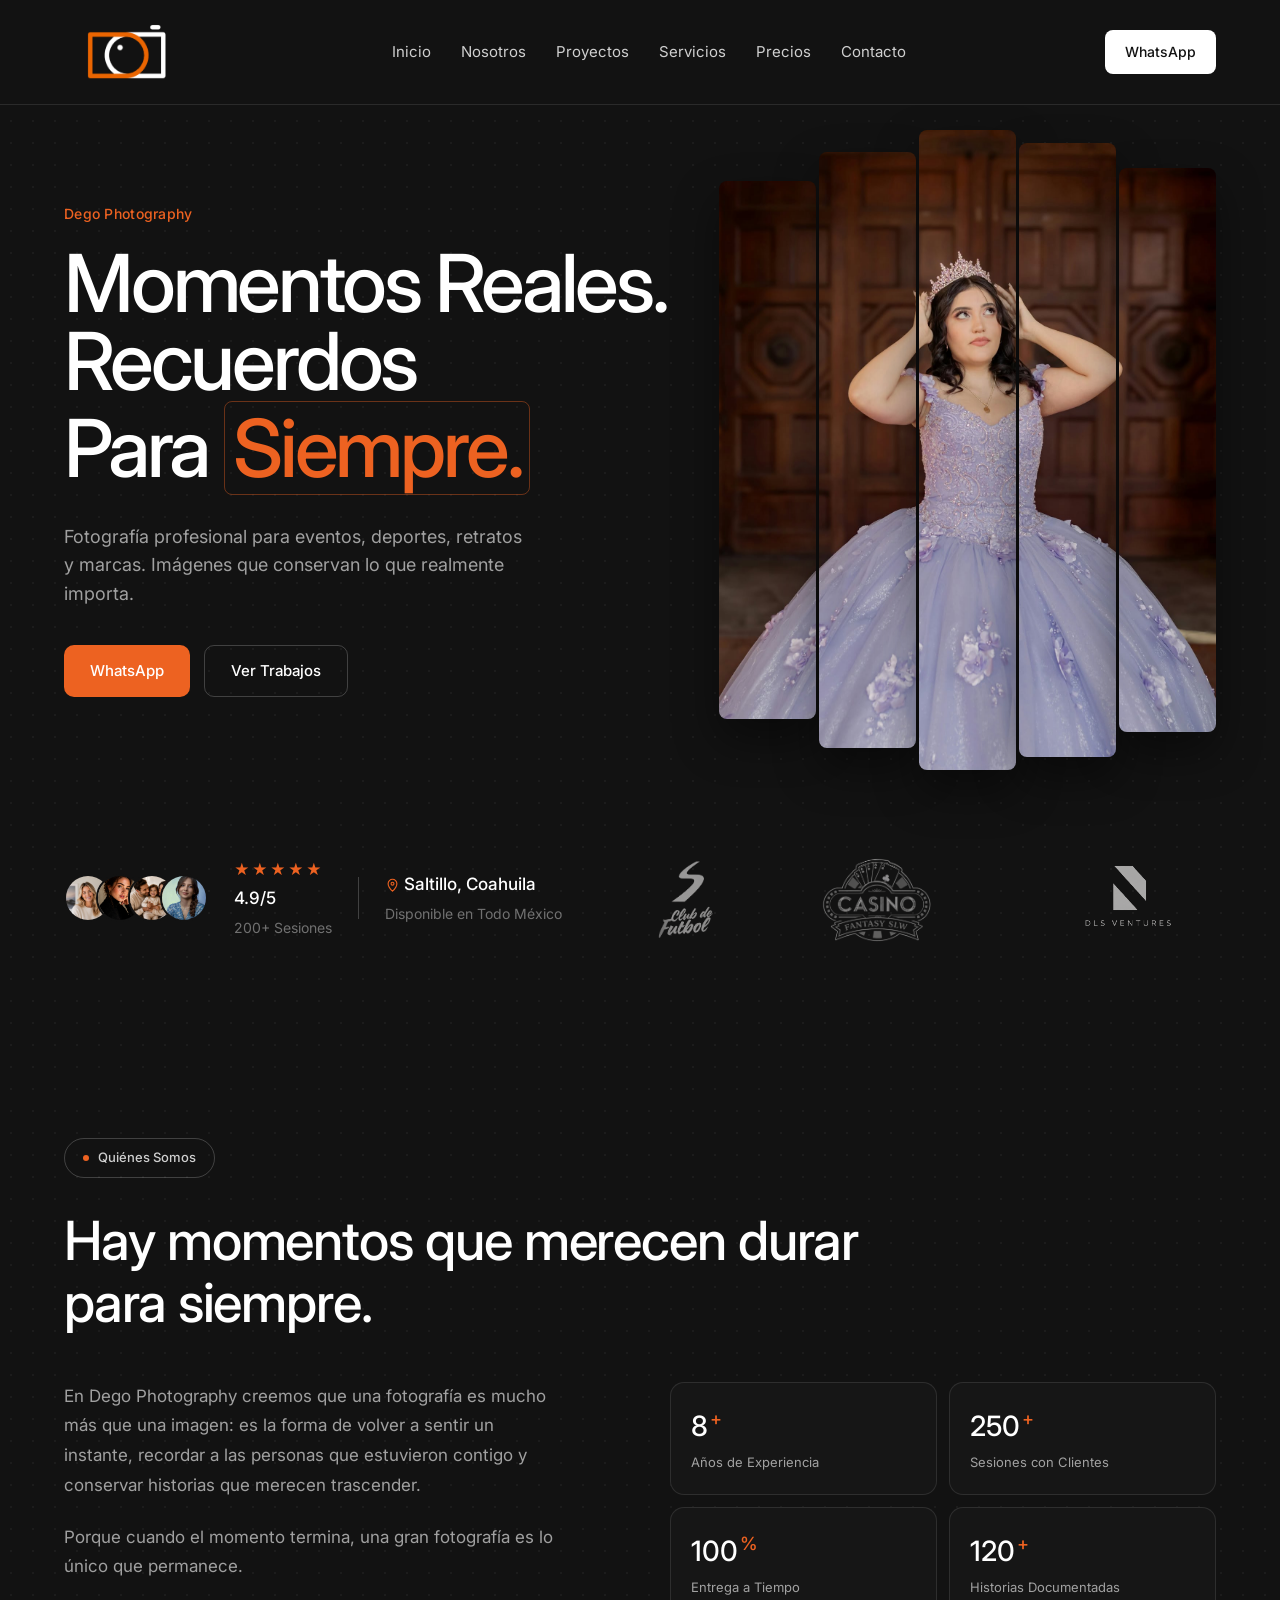
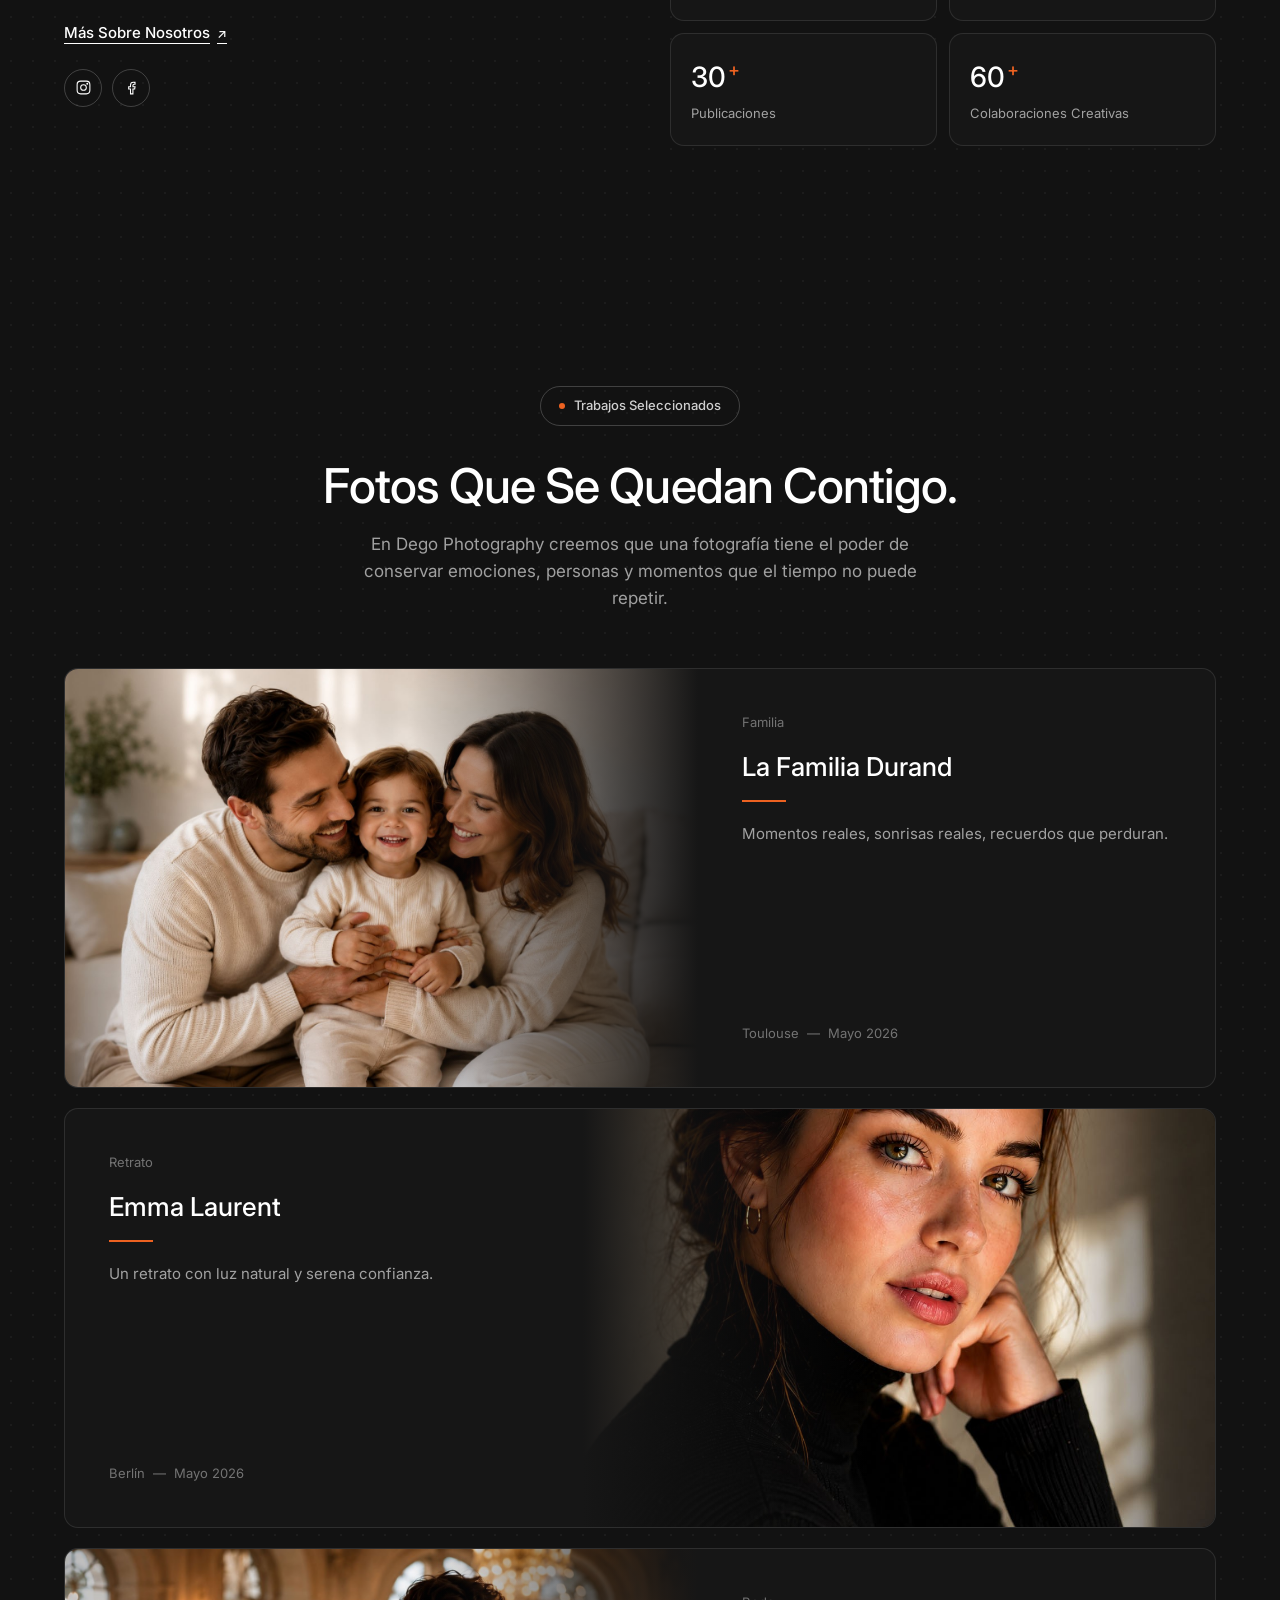
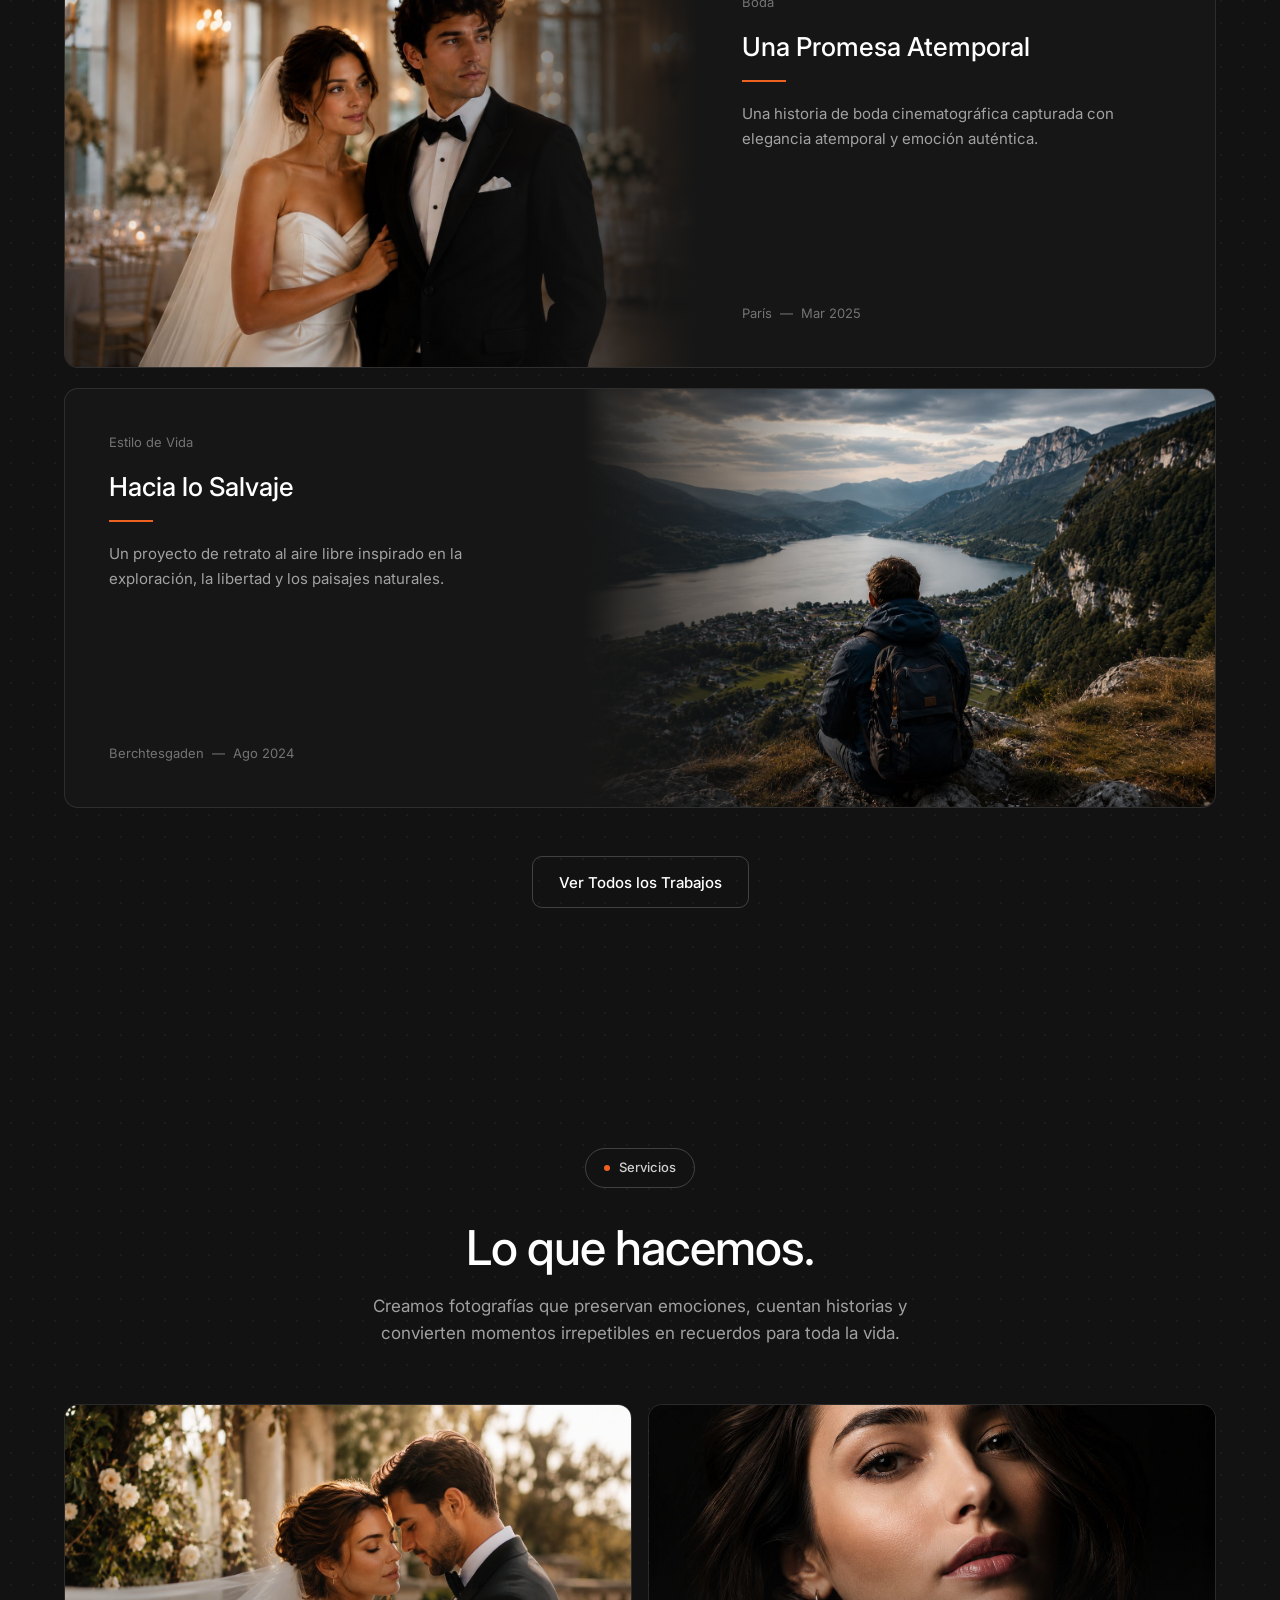
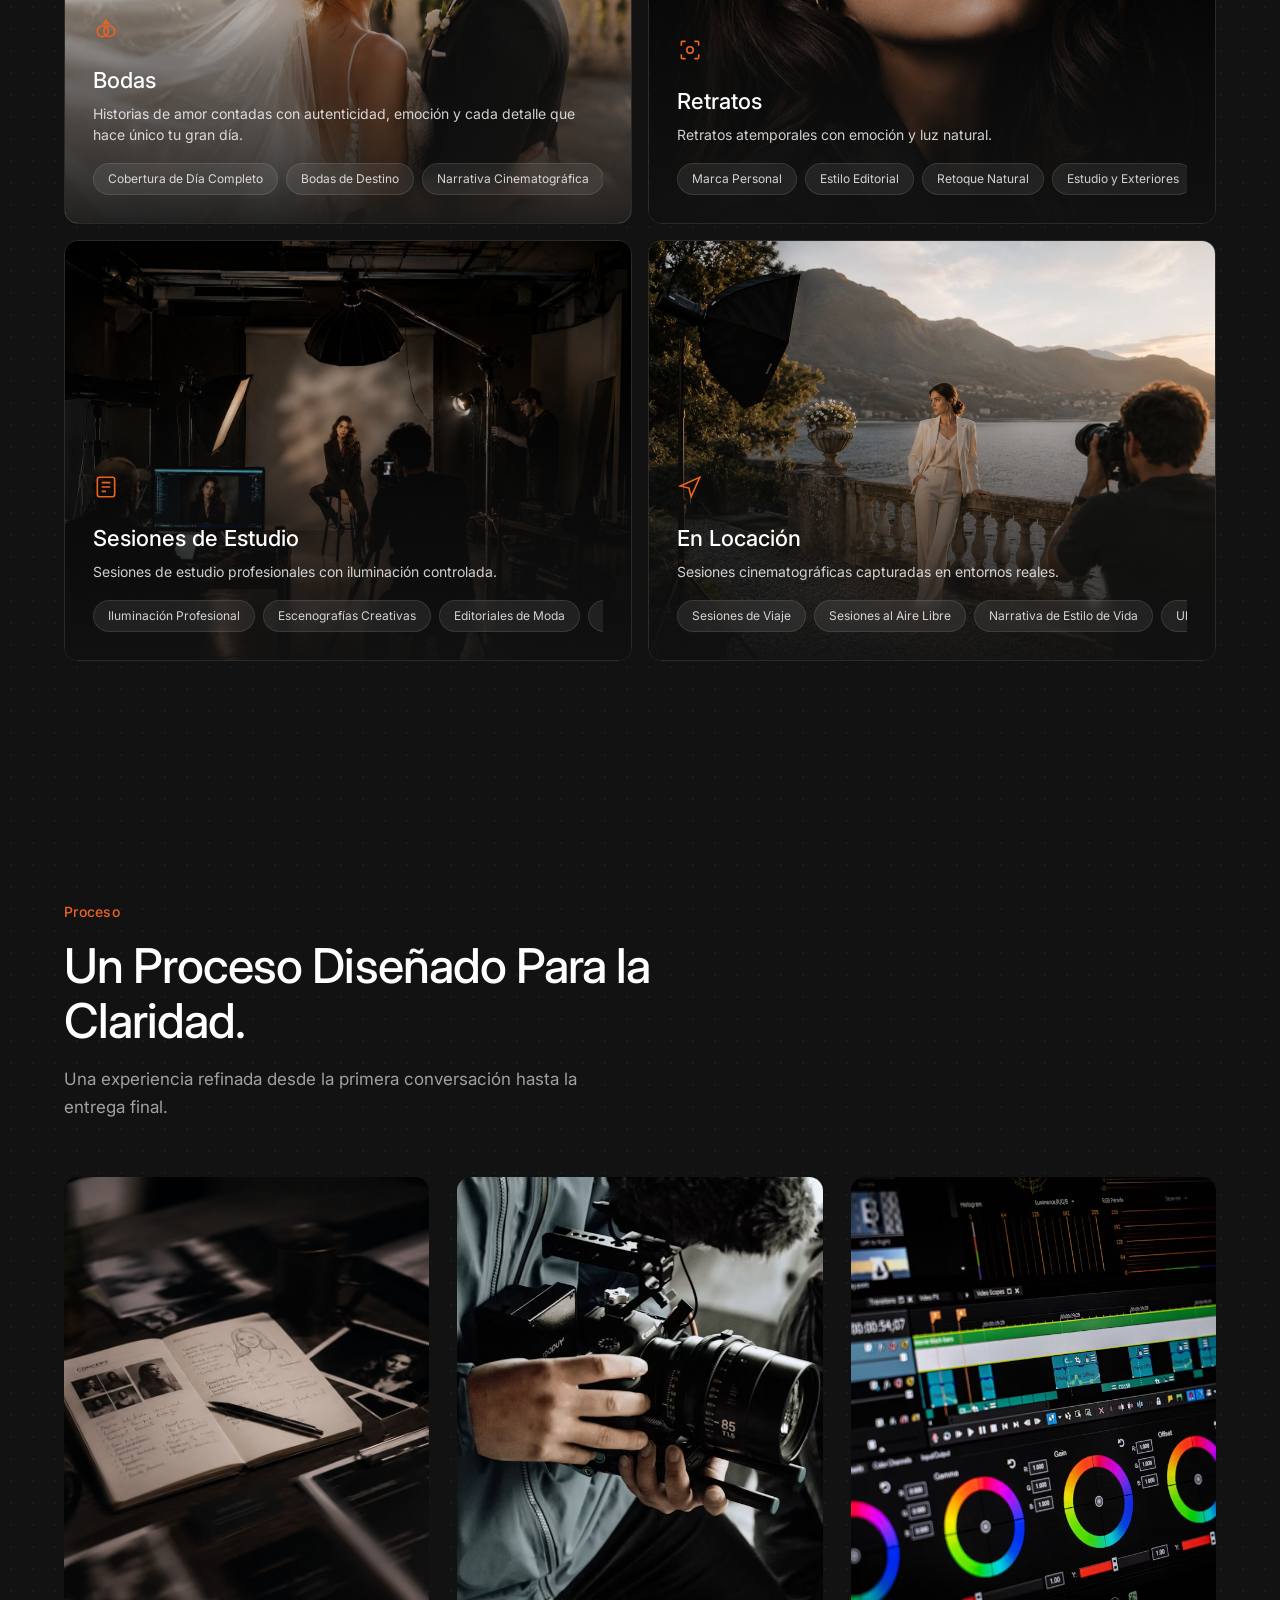
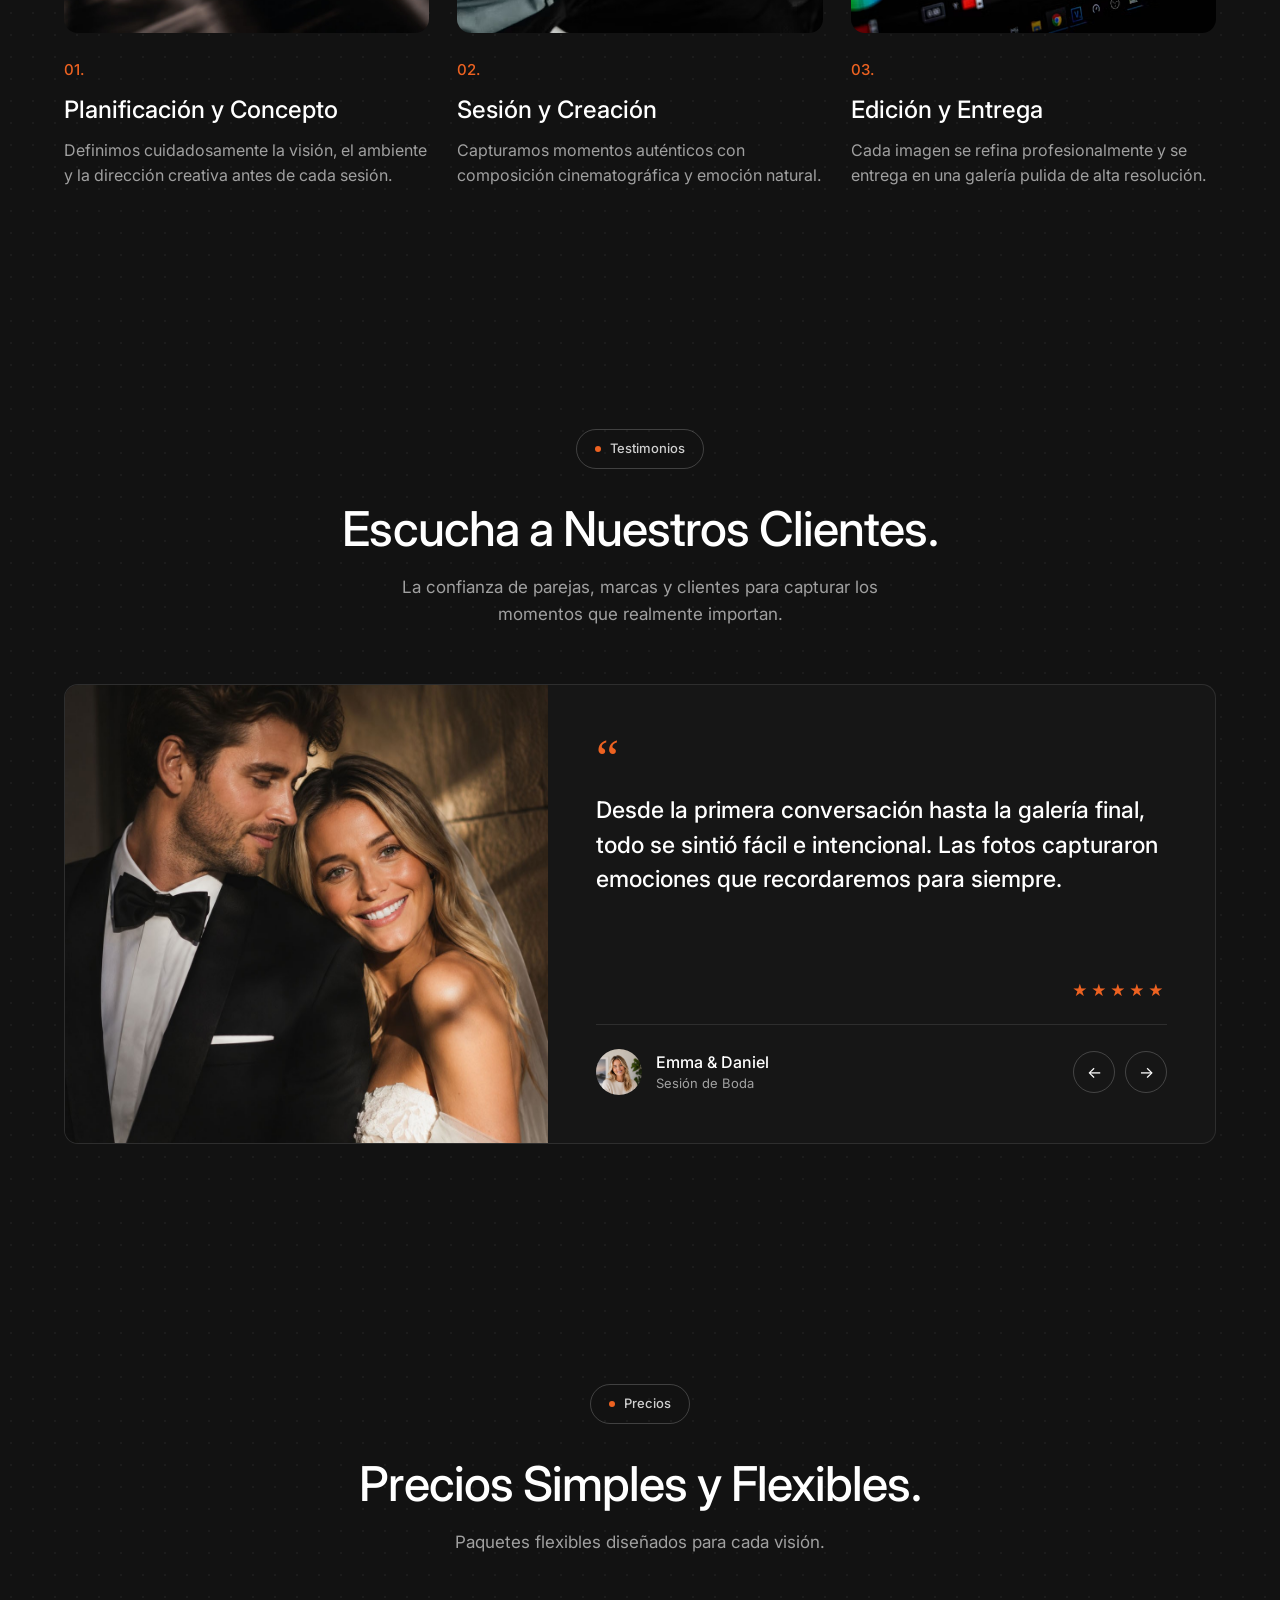
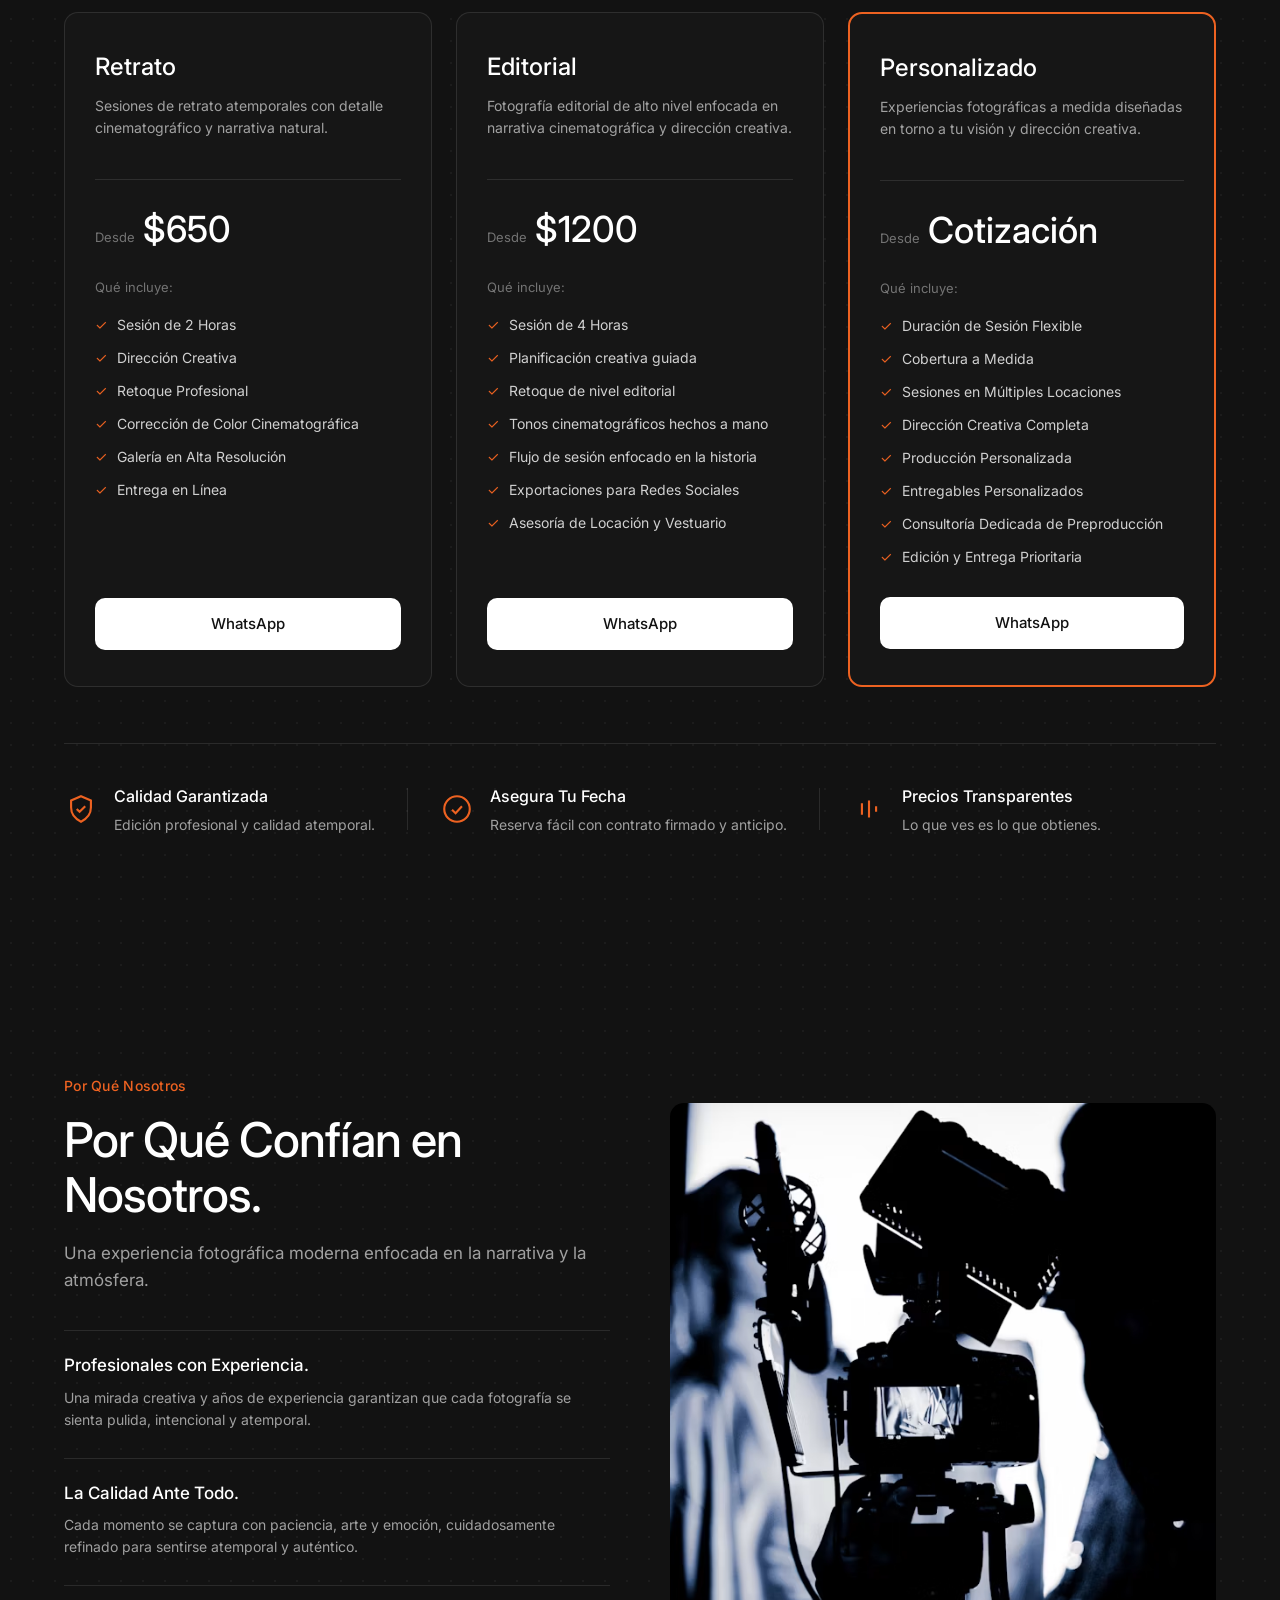
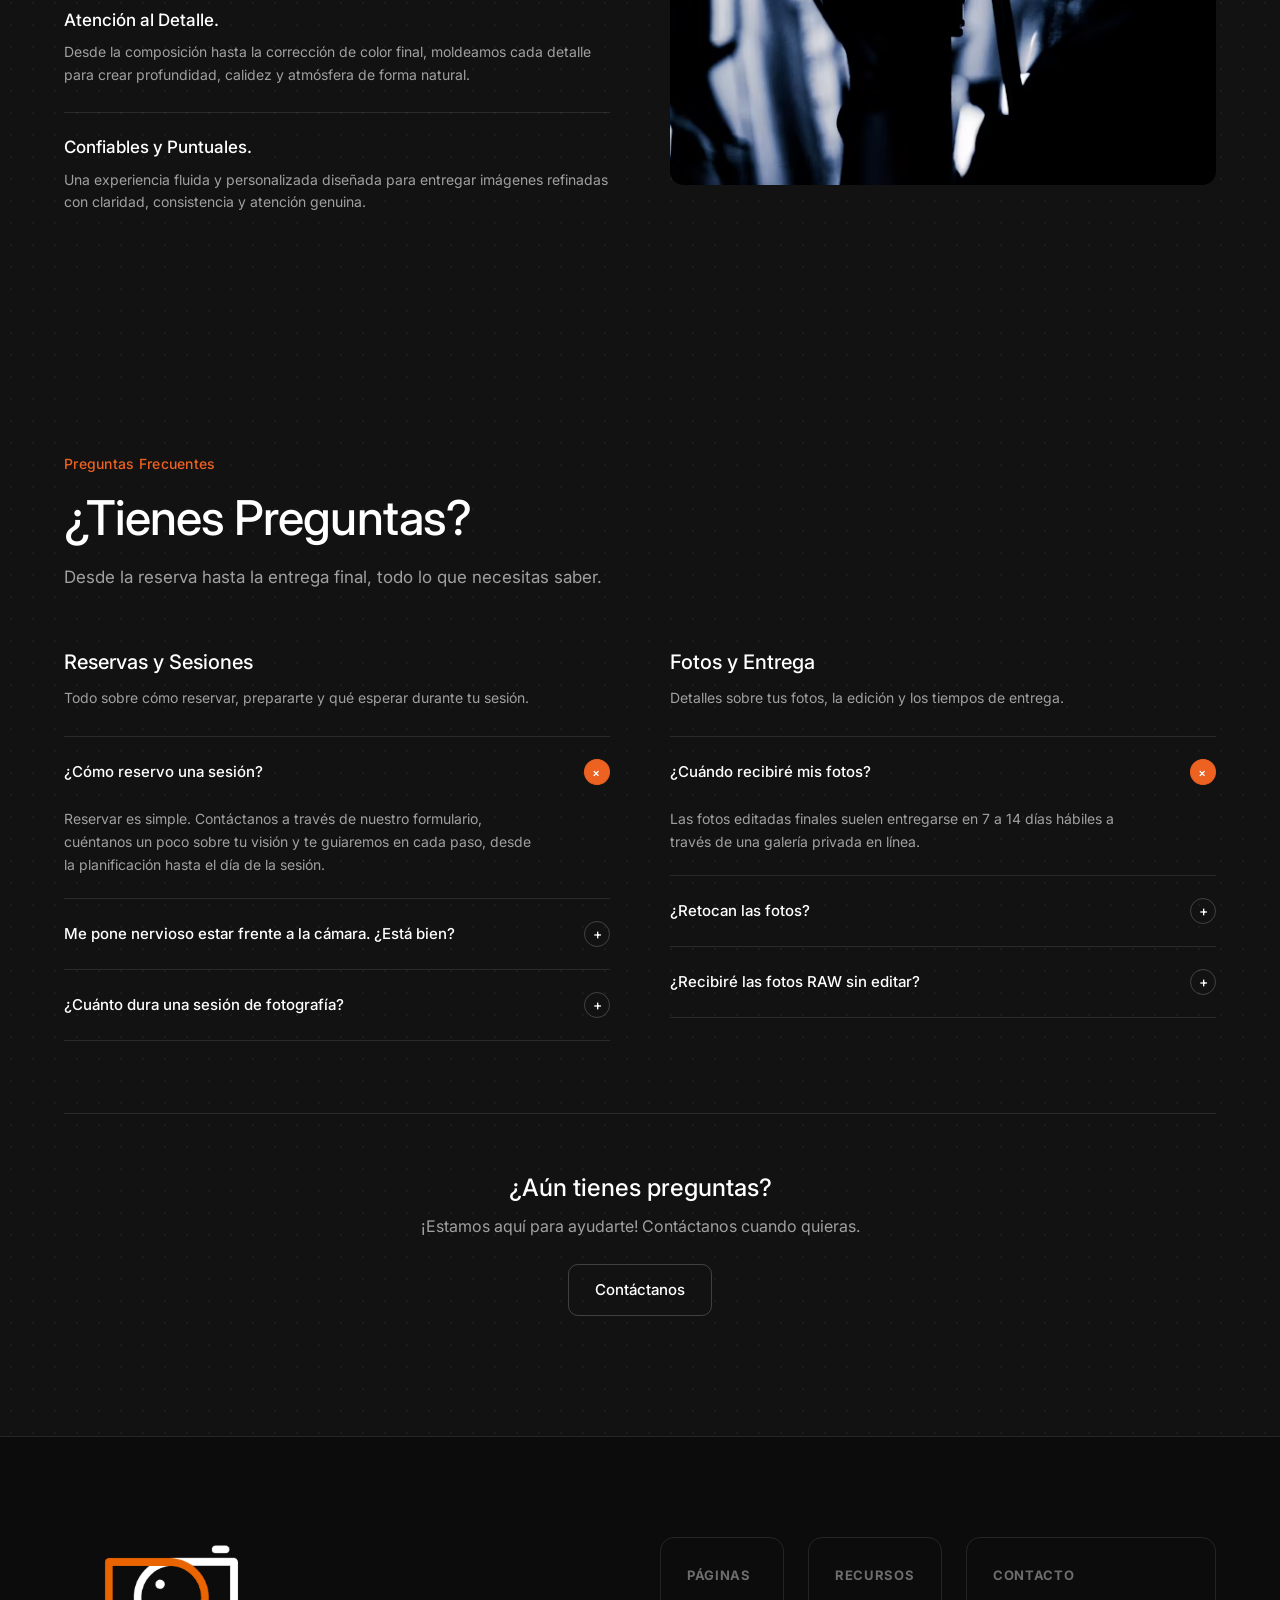
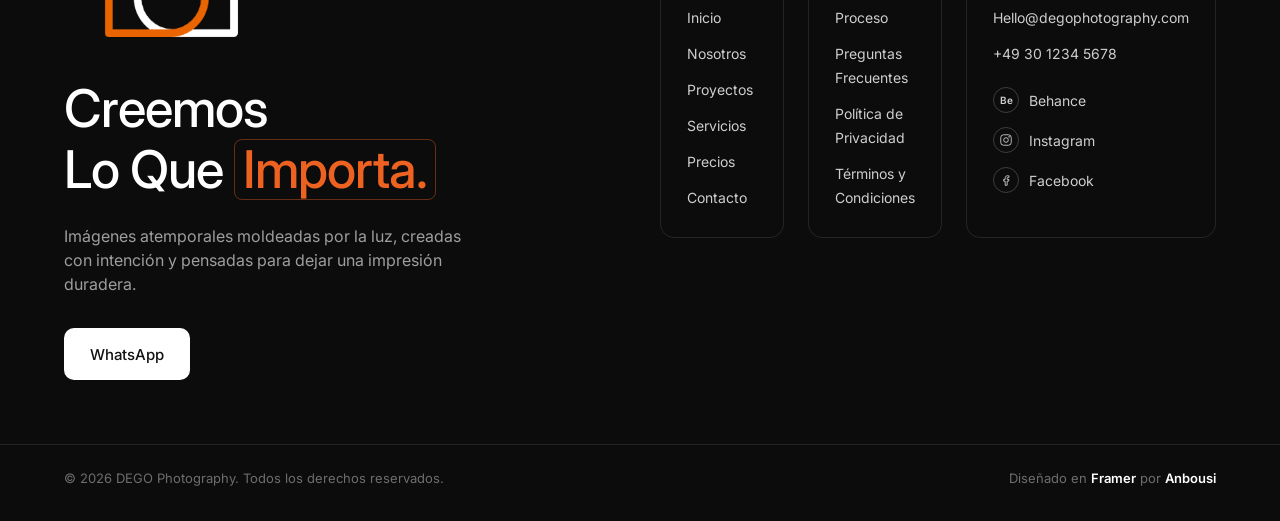
==== commit 472a003b: "Personalize site for DEGO Photography: Spanish translation, real logo and branding, client photos in" ====
--- a/index.html
+++ b/index.html
@@ -1,10 +1,10 @@
 <!DOCTYPE html>
-<html lang="en">
+<html lang="es">
 <head>
 <meta charset="UTF-8">
 <meta name="viewport" content="width=device-width, initial-scale=1.0">
-<title>Photography Studio | Ulmora</title>
-<meta name="description" content="Beauty Lives In Frames. Timeless imagery shaped by light, detail, and emotion for brands, campaigns, and people.">
+<title>Estudio de Fotografía | DEGO Photography</title>
+<meta name="description" content="La Belleza Vive En Cada Encuadre. Imágenes atemporales moldeadas por la luz, el detalle y la emoción para marcas, campañas y personas.">
 <link rel="preconnect" href="https://fonts.googleapis.com">
 <link rel="preconnect" href="https://fonts.gstatic.com" crossorigin>
 <link href="https://fonts.googleapis.com/css2?family=Inter:wght@400;500;600;700&display=swap" rel="stylesheet">
@@ -15,18 +15,18 @@
 <header class="site-header" id="siteHeader">
   <div class="nav-pill">
     <a href="#hero" class="logo">
-      <img src="assets/img/DUQbav9Lgipp2Xx3Px94x9GY.svg" alt="Ulmora" width="102" height="24">
+      <img src="assets/img/dego-icon.png" alt="DEGO Photography">
     </a>
     <nav class="main-nav" id="mainNav">
-      <a href="#hero">Home</a>
-      <a href="#about">About</a>
-      <a href="projects/">Projects</a>
-      <a href="#services">Services</a>
-      <a href="#pricing">Pricing</a>
-      <a href="#contact">Contact</a>
+      <a href="#hero">Inicio</a>
+      <a href="#about">Nosotros</a>
+      <a href="projects/">Proyectos</a>
+      <a href="#services">Servicios</a>
+      <a href="#pricing">Precios</a>
+      <a href="#contact">Contacto</a>
     </nav>
     <a href="#contact" class="btn btn-primary nav-cta">
-      <span class="btn-label"><span>Book a Call <span class="arrow-ico">&#8599;</span></span><span>Book a Call <span class="arrow-ico">&#8599;</span></span></span>
+      <span class="btn-label"><span>WhatsApp <span class="arrow-ico">&#8599;</span></span><span>WhatsApp <span class="arrow-ico">&#8599;</span></span></span>
     </a>
     <button class="nav-toggle" id="navToggle" aria-label="Toggle menu">
       <span></span><span></span>
@@ -40,24 +40,24 @@
   <section class="hero" id="hero">
     <div class="container hero-grid">
       <div class="hero-copy reveal">
-        <p class="eyebrow">Photography &amp; Creative Studio</p>
-        <h1 class="hero-title">Beauty Lives<br>In<br>Frames.</h1>
-        <p class="hero-sub">We create timeless imagery shaped by light, detail, and emotion for brands, campaigns, and people.</p>
+        <p class="eyebrow">Dego Photography</p>
+        <h1 class="hero-title">Momentos Reales.<br>Recuerdos<br>Para <span class="highlight">Siempre.</span></h1>
+        <p class="hero-sub">Fotografía profesional para eventos, deportes, retratos y marcas. Imágenes que conservan lo que realmente importa.</p>
         <div class="hero-actions">
           <a href="#contact" class="btn btn-primary">
-            <span class="btn-label"><span>Book a Call</span><span>Book a Call</span></span>
+            <span class="btn-label"><span>WhatsApp</span><span>WhatsApp</span></span>
           </a>
           <a href="projects/" class="btn btn-outline">
-            <span class="btn-label"><span>Explore Work</span><span>Explore Work</span></span>
+            <span class="btn-label"><span>Ver Trabajos</span><span>Ver Trabajos</span></span>
           </a>
         </div>
       </div>
       <div class="slice-carousel reveal" id="sliceCarousel">
-        <div class="slice"><img src="assets/img/w5Uw2FzDSySzNFv7n3SmA3SVnIo.jpg" alt="Photography showcase"></div>
-        <div class="slice"><img src="assets/img/w5Uw2FzDSySzNFv7n3SmA3SVnIo.jpg" alt="Photography showcase"></div>
-        <div class="slice"><img src="assets/img/w5Uw2FzDSySzNFv7n3SmA3SVnIo.jpg" alt="Photography showcase"></div>
-        <div class="slice"><img src="assets/img/w5Uw2FzDSySzNFv7n3SmA3SVnIo.jpg" alt="Photography showcase"></div>
-        <div class="slice"><img src="assets/img/w5Uw2FzDSySzNFv7n3SmA3SVnIo.jpg" alt="Photography showcase"></div>
+        <div class="slice"><img src="assets/img/carousel-1.jpg" alt="Photography showcase"></div>
+        <div class="slice"><img src="assets/img/carousel-1.jpg" alt="Photography showcase"></div>
+        <div class="slice"><img src="assets/img/carousel-1.jpg" alt="Photography showcase"></div>
+        <div class="slice"><img src="assets/img/carousel-1.jpg" alt="Photography showcase"></div>
+        <div class="slice"><img src="assets/img/carousel-1.jpg" alt="Photography showcase"></div>
       </div>
     </div>
 
@@ -72,29 +72,27 @@
         <div class="meta-item">
           <span class="meta-stars">★★★★★</span>
           <span class="meta-strong">4.9/5</span>
-          <span class="meta-soft">200+ Sessions</span>
+          <span class="meta-soft">200+ Sesiones</span>
         </div>
         <div class="meta-divider"></div>
         <div class="meta-item">
-          <span class="meta-strong"><span class="meta-pin">&#128205;</span> Berlin, Germany</span>
-          <span class="meta-soft">Available Across Europe</span>
+          <span class="meta-strong"><span class="meta-pin"><svg viewBox="0 0 24 24" fill="none" stroke="currentColor" stroke-width="1.8"><path d="M12 21s7-6.5 7-12a7 7 0 1 0-14 0c0 5.5 7 12 7 12z"/><circle cx="12" cy="9" r="2.3"/></svg></span> Saltillo, Coahuila</span>
+          <span class="meta-soft">Disponible en Todo México</span>
         </div>
       </div>
 
       <div class="marquee">
         <div class="marquee-track">
-          <img src="assets/img/qt22EkGXvaVw4i7QlRNbHzwY.png" alt="Client brand">
-          <img src="assets/img/wUkre9NtSfTNbE0bwx09kUQeYLY.png" alt="Client brand">
-          <img src="assets/img/yIcPSJVfC6Z2gZDdpRh1QnGS0w.png" alt="Client brand">
-          <img src="assets/img/bHIwkAndu0Ojs9zKgaeUJIa8ZQ.png" alt="Client brand">
-          <img src="assets/img/0yZEOA7sNxpUABaNsBab6F4ey0k.png" alt="Client brand">
-          <img src="assets/img/lA4UHcvKqGgaRr2jJKRa7JX32k.png" alt="Client brand">
-          <img src="assets/img/qt22EkGXvaVw4i7QlRNbHzwY.png" alt="Client brand">
-          <img src="assets/img/wUkre9NtSfTNbE0bwx09kUQeYLY.png" alt="Client brand">
-          <img src="assets/img/yIcPSJVfC6Z2gZDdpRh1QnGS0w.png" alt="Client brand">
-          <img src="assets/img/bHIwkAndu0Ojs9zKgaeUJIa8ZQ.png" alt="Client brand">
-          <img src="assets/img/0yZEOA7sNxpUABaNsBab6F4ey0k.png" alt="Client brand">
-          <img src="assets/img/lA4UHcvKqGgaRr2jJKRa7JX32k.png" alt="Client brand">
+          <img src="assets/img/client-logo-1.png" alt="Client brand">
+          <img src="assets/img/client-logo-2.png" alt="Client brand">
+          <img src="assets/img/client-logo-3.png" alt="Client brand">
+          <img src="assets/img/client-logo-4.png" alt="Client brand">
+          <img src="assets/img/client-logo-5.png" alt="Client brand">
+          <img src="assets/img/client-logo-1.png" alt="Client brand">
+          <img src="assets/img/client-logo-2.png" alt="Client brand">
+          <img src="assets/img/client-logo-3.png" alt="Client brand">
+          <img src="assets/img/client-logo-4.png" alt="Client brand">
+          <img src="assets/img/client-logo-5.png" alt="Client brand">
         </div>
       </div>
     </div>
@@ -104,29 +102,28 @@
   <section class="about" id="about">
     <div class="container">
       <div class="about-head reveal">
-        <p class="eyebrow-pill"><span class="dot"></span>Who We Are</p>
-        <h2 class="section-title">We capture real moments with clarity, intention, and emotion.</h2>
+        <p class="eyebrow-pill"><span class="dot"></span>Quiénes Somos</p>
+        <h2 class="section-title">Hay momentos que merecen durar para siempre.</h2>
       </div>
       <div class="about-grid">
         <div class="about-copy reveal">
-          <p class="about-text">Every project, from portraits to campaigns, is approached with precision, restraint, and a refined sense of visual clarity.</p>
-          <p class="about-text soft">Through light, composition, and direction, we create visuals that are timeless, refined, and deeply human.</p>
+          <p class="about-text">En Dego Photography creemos que una fotografía es mucho más que una imagen: es la forma de volver a sentir un instante, recordar a las personas que estuvieron contigo y conservar historias que merecen trascender.</p>
+          <p class="about-text soft">Porque cuando el momento termina, una gran fotografía es lo único que permanece.</p>
           <div class="about-actions">
-            <a href="projects/" class="text-link">More About Us <span class="arrow-ico">&#8599;</span></a>
+            <a href="projects/" class="text-link">Más Sobre Nosotros <span class="arrow-ico">&#8599;</span></a>
             <div class="social-row">
-              <a href="https://www.behance.net/" target="_blank" rel="noopener" aria-label="Behance">Be</a>
-              <a href="https://www.instagram.com/" target="_blank" rel="noopener" aria-label="Instagram">Ig</a>
-              <a href="https://www.facebook.com/" target="_blank" rel="noopener" aria-label="Facebook">Fb</a>
+              <a href="https://www.instagram.com/" target="_blank" rel="noopener" aria-label="Instagram"><svg viewBox="0 0 24 24" fill="none" stroke="currentColor" stroke-width="1.5"><rect x="3" y="3" width="18" height="18" rx="5"/><circle cx="12" cy="12" r="4"/><circle cx="17.3" cy="6.7" r="0.6" fill="currentColor"/></svg></a>
+              <a href="https://www.facebook.com/" target="_blank" rel="noopener" aria-label="Facebook"><svg viewBox="0 0 24 24" fill="none" stroke="currentColor" stroke-width="1.5"><path d="M14 21v-7h2.5l.5-3H14V9c0-.9.3-1.5 1.6-1.5H17V4.8c-.3 0-1.3-.1-2.4-.1-2.4 0-4 1.5-4 4.1V11H8v3h2.6v7H14z"/></svg></a>
             </div>
           </div>
         </div>
         <div class="stats-grid reveal">
-          <div class="stat-box"><h3><span class="count" data-count="8">0</span><span class="suffix">+</span></h3><p>Years of Experience</p></div>
-          <div class="stat-box"><h3><span class="count" data-count="250">0</span><span class="suffix">+</span></h3><p>Client Sessions</p></div>
-          <div class="stat-box"><h3><span class="count" data-count="100">0</span><span class="suffix">%</span></h3><p>On-Time Delivery</p></div>
-          <div class="stat-box"><h3><span class="count" data-count="120">0</span><span class="suffix">+</span></h3><p>Stories Documented</p></div>
-          <div class="stat-box"><h3><span class="count" data-count="30">0</span><span class="suffix">+</span></h3><p>Publications</p></div>
-          <div class="stat-box"><h3><span class="count" data-count="60">0</span><span class="suffix">+</span></h3><p>Creative Collaborations</p></div>
+          <div class="stat-box"><h3><span class="count" data-count="8">0</span><span class="suffix">+</span></h3><p>Años de Experiencia</p></div>
+          <div class="stat-box"><h3><span class="count" data-count="250">0</span><span class="suffix">+</span></h3><p>Sesiones con Clientes</p></div>
+          <div class="stat-box"><h3><span class="count" data-count="100">0</span><span class="suffix">%</span></h3><p>Entrega a Tiempo</p></div>
+          <div class="stat-box"><h3><span class="count" data-count="120">0</span><span class="suffix">+</span></h3><p>Historias Documentadas</p></div>
+          <div class="stat-box"><h3><span class="count" data-count="30">0</span><span class="suffix">+</span></h3><p>Publicaciones</p></div>
+          <div class="stat-box"><h3><span class="count" data-count="60">0</span><span class="suffix">+</span></h3><p>Colaboraciones Creativas</p></div>
         </div>
       </div>
     </div>
@@ -136,54 +133,54 @@
   <section class="work" id="work">
     <div class="container">
       <div class="section-head center reveal">
-        <p class="eyebrow-pill"><span class="dot"></span>Selected Work</p>
-        <h2 class="section-title">Frames That Stay With You.</h2>
-        <p class="section-sub">Imagery shaped through light, emotion, and intentional composition.</p>
+        <p class="eyebrow-pill"><span class="dot"></span>Trabajos Seleccionados</p>
+        <h2 class="section-title">Fotos Que Se Quedan Contigo.</h2>
+        <p class="section-sub">En Dego Photography creemos que una fotografía tiene el poder de conservar emociones, personas y momentos que el tiempo no puede repetir.</p>
       </div>
       <div class="work-list reveal">
         <a href="projects/the-durand-family/" class="work-card">
-          <div class="work-img"><img src="assets/img/1eVCUZr4LzoWomKoDPSx7ypxZo.jpg" alt="The Durand Family"></div>
+          <div class="work-img"><img src="assets/img/1eVCUZr4LzoWomKoDPSx7ypxZo.jpg" alt="La Familia Durand"></div>
           <div class="work-info">
-            <span class="tag">Family</span>
-            <h3>The Durand Family</h3>
+            <span class="tag">Familia</span>
+            <h3>La Familia Durand</h3>
             <span class="tag-rule"></span>
-            <p>Real moments, real smiles, lasting memories.</p>
-            <div class="work-meta"><span>Toulouse</span><span>May 2026</span></div>
+            <p>Momentos reales, sonrisas reales, recuerdos que perduran.</p>
+            <div class="work-meta"><span>Toulouse</span><span>Mayo 2026</span></div>
           </div>
         </a>
         <a href="projects/emma-laurent/" class="work-card">
           <div class="work-img"><img src="assets/img/xAWIWUGB4M81SVvszdjixMwS9g.jpg" alt="Emma Laurent"></div>
           <div class="work-info">
-            <span class="tag">Portrait</span>
+            <span class="tag">Retrato</span>
             <h3>Emma Laurent</h3>
             <span class="tag-rule"></span>
-            <p>A natural-light portrait with quiet confidence.</p>
-            <div class="work-meta"><span>Berlin</span><span>May 2026</span></div>
+            <p>Un retrato con luz natural y serena confianza.</p>
+            <div class="work-meta"><span>Berlín</span><span>Mayo 2026</span></div>
           </div>
         </a>
         <a href="projects/a-timeless-promise/" class="work-card">
-          <div class="work-img"><img src="assets/img/wKvrhuNbPDIgdXF289Z0rQQfhI.jpg" alt="A Timeless Promise"></div>
+          <div class="work-img"><img src="assets/img/wKvrhuNbPDIgdXF289Z0rQQfhI.jpg" alt="Una Promesa Atemporal"></div>
           <div class="work-info">
-            <span class="tag">Wedding</span>
-            <h3>A Timeless Promise</h3>
+            <span class="tag">Boda</span>
+            <h3>Una Promesa Atemporal</h3>
             <span class="tag-rule"></span>
-            <p>A cinematic wedding story captured through timeless elegance and authentic emotion.</p>
-            <div class="work-meta"><span>Paris</span><span>Mar 2025</span></div>
+            <p>Una historia de boda cinematográfica capturada con elegancia atemporal y emoción auténtica.</p>
+            <div class="work-meta"><span>París</span><span>Mar 2025</span></div>
           </div>
         </a>
         <a href="projects/into-the-wild/" class="work-card">
-          <div class="work-img"><img src="assets/img/xTxolJSoMHO9oJNhmRkIhv3qerU.jpg" alt="Into The Wild"></div>
+          <div class="work-img"><img src="assets/img/xTxolJSoMHO9oJNhmRkIhv3qerU.jpg" alt="Hacia lo Salvaje"></div>
           <div class="work-info">
-            <span class="tag">Lifestyle</span>
-            <h3>Into The Wild</h3>
+            <span class="tag">Estilo de Vida</span>
+            <h3>Hacia lo Salvaje</h3>
             <span class="tag-rule"></span>
-            <p>A cinematic outdoor portrait project inspired by exploration, freedom, and natural landscapes.</p>
-            <div class="work-meta"><span>Berchtesgaden</span><span>Aug 2024</span></div>
+            <p>Un proyecto de retrato al aire libre inspirado en la exploración, la libertad y los paisajes naturales.</p>
+            <div class="work-meta"><span>Berchtesgaden</span><span>Ago 2024</span></div>
           </div>
         </a>
       </div>
       <a href="projects/" class="btn btn-outline center reveal">
-        <span class="btn-label"><span>View All Work</span><span>View All Work</span></span>
+        <span class="btn-label"><span>Ver Todos los Trabajos</span><span>Ver Todos los Trabajos</span></span>
       </a>
     </div>
   </section>
@@ -192,52 +189,52 @@
   <section class="services" id="services">
     <div class="container">
       <div class="section-head center reveal">
-        <p class="eyebrow-pill"><span class="dot"></span>Services</p>
-        <h2 class="section-title">What We Create</h2>
-        <p class="section-sub">We create timeless imagery for people, brands, and stories.</p>
+        <p class="eyebrow-pill"><span class="dot"></span>Servicios</p>
+        <h2 class="section-title">Lo que hacemos.</h2>
+        <p class="section-sub">Creamos fotografías que preservan emociones, cuentan historias y convierten momentos irrepetibles en recuerdos para toda la vida.</p>
       </div>
       <div class="services-grid reveal">
         <div class="service-card">
-          <img src="assets/img/MOmHAQ3nyUmrs0LGEYrBjtZHA.jpg" alt="Weddings">
+          <img src="assets/img/MOmHAQ3nyUmrs0LGEYrBjtZHA.jpg" alt="Bodas">
           <div class="service-overlay">
             <svg class="service-icon" viewBox="0 0 24 24" fill="none" stroke="currentColor" stroke-width="1.5"><circle cx="9" cy="14" r="5"/><circle cx="15" cy="14" r="5"/><path d="M12 4l2 3h-4l2-3z"/></svg>
-            <h3>Weddings</h3>
-            <p>Cinematic wedding stories with genuine emotion.</p>
+            <h3>Bodas</h3>
+            <p>Historias de amor contadas con autenticidad, emoción y cada detalle que hace único tu gran día.</p>
             <div class="service-tags">
-              <span>Full-Day Coverage</span><span>Destination Weddings</span><span>Cinematic Storytelling</span><span>Private Galleries</span>
+              <span>Cobertura de Día Completo</span><span>Bodas de Destino</span><span>Narrativa Cinematográfica</span><span>Galerías Privadas</span>
             </div>
           </div>
         </div>
         <div class="service-card">
-          <img src="assets/img/HaT2OfNROV05RmjVfKhhjjPRy8.jpg" alt="Portraits">
+          <img src="assets/img/HaT2OfNROV05RmjVfKhhjjPRy8.jpg" alt="Retratos">
           <div class="service-overlay">
             <svg class="service-icon" viewBox="0 0 24 24" fill="none" stroke="currentColor" stroke-width="1.5"><path d="M4 8V5a1 1 0 0 1 1-1h3M20 8V5a1 1 0 0 0-1-1h-3M4 16v3a1 1 0 0 0 1 1h3M20 16v3a1 1 0 0 1-1 1h-3"/><circle cx="12" cy="12" r="3"/></svg>
-            <h3>Portraits</h3>
-            <p>Timeless portraits with emotion and natural light.</p>
+            <h3>Retratos</h3>
+            <p>Retratos atemporales con emoción y luz natural.</p>
             <div class="service-tags">
-              <span>Personal Branding</span><span>Editorial Style</span><span>Natural Retouching</span><span>Studio &amp; Outdoor</span>
+              <span>Marca Personal</span><span>Estilo Editorial</span><span>Retoque Natural</span><span>Estudio y Exteriores</span>
             </div>
           </div>
         </div>
         <div class="service-card">
-          <img src="assets/img/hNLUga3GfCULd9OUp4HAh6usbU.jpg" alt="Studio Sessions">
+          <img src="assets/img/hNLUga3GfCULd9OUp4HAh6usbU.jpg" alt="Sesiones de Estudio">
           <div class="service-overlay">
             <svg class="service-icon" viewBox="0 0 24 24" fill="none" stroke="currentColor" stroke-width="1.5"><rect x="4" y="3" width="16" height="18" rx="2"/><path d="M8 8h8M8 12h8M8 16h4"/></svg>
-            <h3>Studio Sessions</h3>
-            <p>Professional studio sessions with controlled lighting.</p>
+            <h3>Sesiones de Estudio</h3>
+            <p>Sesiones de estudio profesionales con iluminación controlada.</p>
             <div class="service-tags">
-              <span>Professional Lighting</span><span>Creative Sets</span><span>Fashion Editorials</span><span>Fast Delivery</span>
+              <span>Iluminación Profesional</span><span>Escenografías Creativas</span><span>Editoriales de Moda</span><span>Entrega Rápida</span>
             </div>
           </div>
         </div>
         <div class="service-card">
-          <img src="assets/img/TDVKJsfmpuUJcgaguKc68n9UUQ.jpg" alt="On-Location">
+          <img src="assets/img/TDVKJsfmpuUJcgaguKc68n9UUQ.jpg" alt="En Locación">
           <div class="service-overlay">
             <svg class="service-icon" viewBox="0 0 24 24" fill="none" stroke="currentColor" stroke-width="1.5"><path d="M3 11l18-8-8 18-2-8-8-2z"/></svg>
-            <h3>On-Location</h3>
-            <p>Cinematic sessions captured in real environments.</p>
+            <h3>En Locación</h3>
+            <p>Sesiones cinematográficas capturadas en entornos reales.</p>
             <div class="service-tags">
-              <span>Travel Sessions</span><span>Outdoor Shoots</span><span>Lifestyle Storytelling</span><span>Flexible Locations</span>
+              <span>Sesiones de Viaje</span><span>Sesiones al Aire Libre</span><span>Narrativa de Estilo de Vida</span><span>Ubicaciones Flexibles</span>
             </div>
           </div>
         </div>
@@ -249,28 +246,28 @@
   <section class="process" id="process">
     <div class="container">
       <div class="section-head reveal">
-        <p class="eyebrow">Process</p>
-        <h2 class="section-title">A Process Built For Clarity.</h2>
-        <p class="section-sub">A refined experience from the first conversation to the final delivery.</p>
+        <p class="eyebrow">Proceso</p>
+        <h2 class="section-title">Un Proceso Diseñado Para la Claridad.</h2>
+        <p class="section-sub">Una experiencia refinada desde la primera conversación hasta la entrega final.</p>
       </div>
       <div class="process-grid">
         <div class="process-card reveal">
-          <img src="assets/img/3302Ado1PuKJEJkFyKH3fLbo.jpg" alt="Plan &amp; Concept">
+          <img src="assets/img/3302Ado1PuKJEJkFyKH3fLbo.jpg" alt="Planificación y Concepto">
           <span class="process-num">01.</span>
-          <h3>Plan &amp; Concept</h3>
-          <p>We thoughtfully define the vision, mood, and overall creative direction before every session.</p>
+          <h3>Planificación y Concepto</h3>
+          <p>Definimos cuidadosamente la visión, el ambiente y la dirección creativa antes de cada sesión.</p>
         </div>
         <div class="process-card reveal">
-          <img src="assets/img/shoot-create-bts.avif" alt="Shoot &amp; Create">
+          <img src="assets/img/shoot-create-bts.avif" alt="Sesión y Creación">
           <span class="process-num">02.</span>
-          <h3>Shoot &amp; Create</h3>
-          <p>We capture authentic moments with cinematic composition and natural emotion.</p>
+          <h3>Sesión y Creación</h3>
+          <p>Capturamos momentos auténticos con composición cinematográfica y emoción natural.</p>
         </div>
         <div class="process-card reveal">
-          <img src="assets/img/edit-deliver-bts.avif" alt="Edit &amp; Deliver">
+          <img src="assets/img/edit-deliver-bts.avif" alt="Edición y Entrega">
           <span class="process-num">03.</span>
-          <h3>Edit &amp; Deliver</h3>
-          <p>Every image is professionally refined and delivered through a polished high-resolution gallery.</p>
+          <h3>Edición y Entrega</h3>
+          <p>Cada imagen se refina profesionalmente y se entrega en una galería pulida de alta resolución.</p>
         </div>
       </div>
     </div>
@@ -280,9 +277,9 @@
   <section class="testimonials" id="testimonials">
     <div class="container">
       <div class="section-head center reveal">
-        <p class="eyebrow-pill"><span class="dot"></span>Testimonials</p>
-        <h2 class="section-title">Hear From Our Clients.</h2>
-        <p class="section-sub">Trusted by couples, brands, and clients to capture moments that truly matter.</p>
+        <p class="eyebrow-pill"><span class="dot"></span>Testimonios</p>
+        <h2 class="section-title">Escucha a Nuestros Clientes.</h2>
+        <p class="section-sub">La confianza de parejas, marcas y clientes para capturar los momentos que realmente importan.</p>
       </div>
       <div class="testimonial-slider reveal" id="testimonialSlider">
         <div class="testimonial-photo">
@@ -290,13 +287,13 @@
         </div>
         <div class="testimonial-content">
           <span class="quote-icon">&#8220;</span>
-          <p class="testimonial-quote" id="testimonialQuote">From the first conversation to the final gallery, everything felt effortless and intentional. The photos captured emotions we&rsquo;ll remember forever.</p>
+          <p class="testimonial-quote" id="testimonialQuote">Desde la primera conversación hasta la galería final, todo se sintió fácil e intencional. Las fotos capturaron emociones que recordaremos para siempre.</p>
           <div class="testimonial-stars">&#9733;&#9733;&#9733;&#9733;&#9733;</div>
           <div class="testimonial-footer">
             <img id="testimonialAvatar" class="testimonial-avatar" src="assets/img/d4PUdW6Q9ehUsBXmsMcchcFIAV0.jpg" alt="">
             <div>
               <div class="name" id="testimonialName">Emma &amp; Daniel</div>
-              <div class="role" id="testimonialRole">Wedding Session</div>
+              <div class="role" id="testimonialRole">Sesión de Boda</div>
             </div>
             <div class="testimonial-nav-inline">
               <button class="arrow" id="testiPrev" aria-label="Previous">&larr;</button>
@@ -312,63 +309,63 @@
   <section class="pricing" id="pricing">
     <div class="container">
       <div class="section-head center reveal">
-        <p class="eyebrow-pill"><span class="dot"></span>Pricing</p>
-        <h2 class="section-title">Simple &amp; Flexible Pricing.</h2>
-        <p class="section-sub">Flexible packages designed for every vision.</p>
+        <p class="eyebrow-pill"><span class="dot"></span>Precios</p>
+        <h2 class="section-title">Precios Simples y Flexibles.</h2>
+        <p class="section-sub">Paquetes flexibles diseñados para cada visión.</p>
       </div>
       <div class="pricing-grid">
         <div class="price-card reveal">
-          <h3>Portrait</h3>
-          <p class="price-desc">Timeless portrait sessions crafted with cinematic detail and natural storytelling.</p>
+          <h3>Retrato</h3>
+          <p class="price-desc">Sesiones de retrato atemporales con detalle cinematográfico y narrativa natural.</p>
           <span class="price-rule"></span>
-          <div class="price-tag"><span class="from">From</span><span class="amount">$650</span></div>
-          <p class="included-label">What's included:</p>
+          <div class="price-tag"><span class="from">Desde</span><span class="amount">$650</span></div>
+          <p class="included-label">Qué incluye:</p>
           <ul>
-            <li>2 Hour Session</li><li>Creative Direction</li><li>Professional Retouching</li>
-            <li>Cinematic Color Grading</li><li>High-Resolution Gallery</li><li>Online Delivery</li>
+            <li>Sesión de 2 Horas</li><li>Dirección Creativa</li><li>Retoque Profesional</li>
+            <li>Corrección de Color Cinematográfica</li><li>Galería en Alta Resolución</li><li>Entrega en Línea</li>
           </ul>
-          <a href="#contact" class="btn btn-white"><span class="btn-label"><span>Book a Call <span class="arrow-ico">&#8599;</span></span><span>Book a Call <span class="arrow-ico">&#8599;</span></span></span></a>
+          <a href="#contact" class="btn btn-white"><span class="btn-label"><span>WhatsApp <span class="arrow-ico">&#8599;</span></span><span>WhatsApp <span class="arrow-ico">&#8599;</span></span></span></a>
         </div>
         <div class="price-card reveal">
           <h3>Editorial</h3>
-          <p class="price-desc">Elevated editorial photography focused on cinematic storytelling and creative direction.</p>
+          <p class="price-desc">Fotografía editorial de alto nivel enfocada en narrativa cinematográfica y dirección creativa.</p>
           <span class="price-rule"></span>
-          <div class="price-tag"><span class="from">From</span><span class="amount">$1200</span></div>
-          <p class="included-label">What's included:</p>
+          <div class="price-tag"><span class="from">Desde</span><span class="amount">$1200</span></div>
+          <p class="included-label">Qué incluye:</p>
           <ul>
-            <li>4 Hour Session</li><li>Guided creative planning</li><li>Editorial-grade retouching</li>
-            <li>Hand-crafted cinematic tones</li><li>Story-focused session flow</li><li>Social Media Exports</li><li>Location &amp; Wardrobe Guidance</li>
+            <li>Sesión de 4 Horas</li><li>Planificación creativa guiada</li><li>Retoque de nivel editorial</li>
+            <li>Tonos cinematográficos hechos a mano</li><li>Flujo de sesión enfocado en la historia</li><li>Exportaciones para Redes Sociales</li><li>Asesoría de Locación y Vestuario</li>
           </ul>
-          <a href="#contact" class="btn btn-white"><span class="btn-label"><span>Book a Call <span class="arrow-ico">&#8599;</span></span><span>Book a Call <span class="arrow-ico">&#8599;</span></span></span></a>
+          <a href="#contact" class="btn btn-white"><span class="btn-label"><span>WhatsApp <span class="arrow-ico">&#8599;</span></span><span>WhatsApp <span class="arrow-ico">&#8599;</span></span></span></a>
         </div>
         <div class="price-card featured reveal">
-          <h3>Custom</h3>
-          <p class="price-desc">Tailored photography experiences designed around your vision and creative direction.</p>
+          <h3>Personalizado</h3>
+          <p class="price-desc">Experiencias fotográficas a medida diseñadas en torno a tu visión y dirección creativa.</p>
           <span class="price-rule"></span>
-          <div class="price-tag"><span class="from">From</span><span class="amount">Custom Quote</span></div>
-          <p class="included-label">What's included:</p>
+          <div class="price-tag"><span class="from">Desde</span><span class="amount">Cotización</span></div>
+          <p class="included-label">Qué incluye:</p>
           <ul>
-            <li>Flexible Session Duration</li><li>Tailored Coverage</li><li>Multi-Location Shooting</li>
-            <li>Full Creative Direction</li><li>Personalized Production</li><li>Custom Deliverables</li>
-            <li>Dedicated Pre-Production Consultation</li><li>Priority Editing &amp; Delivery</li>
+            <li>Duración de Sesión Flexible</li><li>Cobertura a Medida</li><li>Sesiones en Múltiples Locaciones</li>
+            <li>Dirección Creativa Completa</li><li>Producción Personalizada</li><li>Entregables Personalizados</li>
+            <li>Consultoría Dedicada de Preproducción</li><li>Edición y Entrega Prioritaria</li>
           </ul>
-          <a href="#contact" class="btn btn-white"><span class="btn-label"><span>Book a Call <span class="arrow-ico">&#8599;</span></span><span>Book a Call <span class="arrow-ico">&#8599;</span></span></span></a>
+          <a href="#contact" class="btn btn-white"><span class="btn-label"><span>WhatsApp <span class="arrow-ico">&#8599;</span></span><span>WhatsApp <span class="arrow-ico">&#8599;</span></span></span></a>
         </div>
       </div>
       <div class="pricing-badges reveal">
         <div class="badge">
           <svg class="badge-icon" viewBox="0 0 24 24" fill="none" stroke="currentColor" stroke-width="1.5"><path d="M12 3l7 3v5c0 5-3 8-7 10-4-2-7-5-7-10V6l7-3z"/><path d="M9 12l2 2 4-4"/></svg>
-          <div><h4>Quality Guaranteed</h4><p>Professional editing and timeless quality.</p></div>
+          <div><h4>Calidad Garantizada</h4><p>Edición profesional y calidad atemporal.</p></div>
         </div>
         <span class="badge-divider"></span>
         <div class="badge">
           <svg class="badge-icon" viewBox="0 0 24 24" fill="none" stroke="currentColor" stroke-width="1.5"><circle cx="12" cy="12" r="9"/><path d="M8.5 12.5l2.5 2.5 4.5-5"/></svg>
-          <div><h4>Secure Your Date</h4><p>Easy booking with a signed contract and retainer.</p></div>
+          <div><h4>Asegura Tu Fecha</h4><p>Reserva fácil con contrato firmado y anticipo.</p></div>
         </div>
         <span class="badge-divider"></span>
         <div class="badge">
           <svg class="badge-icon" viewBox="0 0 24 24" fill="none" stroke="currentColor" stroke-width="1.5"><path d="M7 16V8M12 18V6M17 14v-4"/></svg>
-          <div><h4>Transparent Pricing</h4><p>What you see is what you get.</p></div>
+          <div><h4>Precios Transparentes</h4><p>Lo que ves es lo que obtienes.</p></div>
         </div>
       </div>
     </div>
@@ -378,18 +375,18 @@
   <section class="why-us" id="why-us">
     <div class="container why-grid">
       <div class="why-copy reveal">
-        <p class="eyebrow">Why Us</p>
-        <h2 class="section-title">Why People Trust Us.</h2>
-        <p class="section-sub">A modern photography experience focused on storytelling and atmosphere.</p>
+        <p class="eyebrow">Por Qué Nosotros</p>
+        <h2 class="section-title">Por Qué Confían en Nosotros.</h2>
+        <p class="section-sub">Una experiencia fotográfica moderna enfocada en la narrativa y la atmósfera.</p>
         <div class="why-list">
-          <div class="why-item"><h4>Experienced Professionals.</h4><p>A creative eye and years of experience ensure every photograph feels polished, intentional, and timeless.</p></div>
-          <div class="why-item"><h4>Quality Over Everything.</h4><p>Every moment is captured with patience, artistry, and emotion, carefully refined to feel timeless and authentic.</p></div>
-          <div class="why-item"><h4>Attention to Detail.</h4><p>From composition to final color grading, we shape every detail to create depth, warmth, and atmosphere naturally.</p></div>
-          <div class="why-item"><h4>Reliable &amp; On Time.</h4><p>A seamless, personalized experience designed to deliver refined imagery with clarity, consistency, and genuine attention.</p></div>
+          <div class="why-item"><h4>Profesionales con Experiencia.</h4><p>Una mirada creativa y años de experiencia garantizan que cada fotografía se sienta pulida, intencional y atemporal.</p></div>
+          <div class="why-item"><h4>La Calidad Ante Todo.</h4><p>Cada momento se captura con paciencia, arte y emoción, cuidadosamente refinado para sentirse atemporal y auténtico.</p></div>
+          <div class="why-item"><h4>Atención al Detalle.</h4><p>Desde la composición hasta la corrección de color final, moldeamos cada detalle para crear profundidad, calidez y atmósfera de forma natural.</p></div>
+          <div class="why-item"><h4>Confiables y Puntuales.</h4><p>Una experiencia fluida y personalizada diseñada para entregar imágenes refinadas con claridad, consistencia y atención genuina.</p></div>
         </div>
       </div>
       <div class="why-photo reveal">
-        <img src="assets/img/why-us-photo.avif" alt="Why people trust us">
+        <img src="assets/img/why-us-photo.avif" alt="Por qué confían en nosotros">
       </div>
     </div>
   </section>
@@ -398,52 +395,52 @@
   <section class="faq" id="faq">
     <div class="container">
       <div class="section-head reveal">
-        <p class="eyebrow">FAQ</p>
-        <h2 class="section-title">Have Questions?</h2>
-        <p class="section-sub">From booking to final delivery, everything you need to know.</p>
+        <p class="eyebrow">Preguntas Frecuentes</p>
+        <h2 class="section-title">¿Tienes Preguntas?</h2>
+        <p class="section-sub">Desde la reserva hasta la entrega final, todo lo que necesitas saber.</p>
       </div>
       <div class="faq-columns">
         <div class="faq-col reveal">
-          <h3>Booking &amp; Sessions</h3>
-          <p class="faq-col-sub">All about booking, preparing and what to expect during your session.</p>
+          <h3>Reservas y Sesiones</h3>
+          <p class="faq-col-sub">Todo sobre cómo reservar, prepararte y qué esperar durante tu sesión.</p>
           <div class="faq-list">
             <div class="faq-item">
-              <button class="faq-q">How do I book a session?<span class="faq-icon">+</span></button>
-              <div class="faq-a"><p>Booking is simple. Reach out through our contact form, tell us a little about your vision, and we'll guide you through every step from planning to shoot day.</p></div>
+              <button class="faq-q">¿Cómo reservo una sesión?<span class="faq-icon">+</span></button>
+              <div class="faq-a"><p>Reservar es simple. Contáctanos a través de nuestro formulario, cuéntanos un poco sobre tu visión y te guiaremos en cada paso, desde la planificación hasta el día de la sesión.</p></div>
             </div>
             <div class="faq-item">
-              <button class="faq-q">I'm nervous in front of the camera. Is that okay?<span class="faq-icon">+</span></button>
-              <div class="faq-a"><p>Absolutely. Most of our clients say this before their session. Our goal is to create a relaxed atmosphere where you can simply be yourself — natural moments always photograph best.</p></div>
+              <button class="faq-q">Me pone nervioso estar frente a la cámara. ¿Está bien?<span class="faq-icon">+</span></button>
+              <div class="faq-a"><p>Por supuesto. La mayoría de nuestros clientes dice esto antes de su sesión. Nuestro objetivo es crear un ambiente relajado donde puedas simplemente ser tú mismo — los momentos naturales siempre se ven mejor en fotos.</p></div>
             </div>
             <div class="faq-item">
-              <button class="faq-q">How long does a photography session last?<span class="faq-icon">+</span></button>
-              <div class="faq-a"><p>Sessions typically last between 1–4 hours depending on the package and creative direction. We never rush moments that matter.</p></div>
+              <button class="faq-q">¿Cuánto dura una sesión de fotografía?<span class="faq-icon">+</span></button>
+              <div class="faq-a"><p>Las sesiones suelen durar entre 1 y 4 horas según el paquete y la dirección creativa. Nunca apresuramos los momentos que importan.</p></div>
             </div>
           </div>
         </div>
         <div class="faq-col reveal">
-          <h3>Photos &amp; Delivery</h3>
-          <p class="faq-col-sub">Details about your photos, editing and delivery timeline.</p>
+          <h3>Fotos y Entrega</h3>
+          <p class="faq-col-sub">Detalles sobre tus fotos, la edición y los tiempos de entrega.</p>
           <div class="faq-list">
             <div class="faq-item">
-              <button class="faq-q">When will I receive my photos?<span class="faq-icon">+</span></button>
-              <div class="faq-a"><p>Final edited photos are usually delivered within 7–14 business days via a private online gallery.</p></div>
+              <button class="faq-q">¿Cuándo recibiré mis fotos?<span class="faq-icon">+</span></button>
+              <div class="faq-a"><p>Las fotos editadas finales suelen entregarse en 7 a 14 días hábiles a través de una galería privada en línea.</p></div>
             </div>
             <div class="faq-item">
-              <button class="faq-q">Do you retouch the photos?<span class="faq-icon">+</span></button>
-              <div class="faq-a"><p>Yes. Every selected image is professionally edited with a clean and timeless approach while keeping everything natural.</p></div>
+              <button class="faq-q">¿Retocan las fotos?<span class="faq-icon">+</span></button>
+              <div class="faq-a"><p>Sí. Cada imagen seleccionada se edita profesionalmente con un enfoque limpio y atemporal, manteniendo todo natural.</p></div>
             </div>
             <div class="faq-item">
-              <button class="faq-q">Will I receive unedited RAW photos?<span class="faq-icon">+</span></button>
-              <div class="faq-a"><p>RAW files are not included. Our editing style is a core part of the final experience and visual identity.</p></div>
+              <button class="faq-q">¿Recibiré las fotos RAW sin editar?<span class="faq-icon">+</span></button>
+              <div class="faq-a"><p>Los archivos RAW no están incluidos. Nuestro estilo de edición es una parte esencial de la experiencia final y la identidad visual.</p></div>
             </div>
           </div>
         </div>
       </div>
       <div class="faq-cta reveal">
-        <h3>Still have questions?</h3>
-        <p>We're here to help! Reach out anytime.</p>
-        <a href="#contact" class="btn btn-outline"><span class="btn-label"><span>Contact us</span><span>Contact us</span></span></a>
+        <h3>¿Aún tienes preguntas?</h3>
+        <p>¡Estamos aquí para ayudarte! Contáctanos cuando quieras.</p>
+        <a href="#contact" class="btn btn-outline"><span class="btn-label"><span>Contáctanos</span><span>Contáctanos</span></span></a>
       </div>
     </div>
   </section>
@@ -454,37 +451,37 @@
 <footer class="site-footer" id="contact">
   <div class="container footer-top">
     <div class="footer-brand">
-      <img class="footer-logo" src="assets/img/LEP4z59n6IKLB2y8r41kyLSD7tA.png" alt="Logo Ulmora">
-      <h2 class="footer-title">Let's Create<br>What <span class="highlight">Matters.</span></h2>
-      <p class="footer-sub">Timeless imagery shaped by light, crafted with intention, and built to leave a lasting impression.</p>
-      <a href="#contact" class="btn btn-white"><span class="btn-label"><span>Book a Call <span class="arrow-ico">&#8599;</span></span><span>Book a Call <span class="arrow-ico">&#8599;</span></span></span></a>
+      <img class="footer-logo" src="assets/img/dego-icon.png" alt="DEGO Photography">
+      <h2 class="footer-title">Creemos<br>Lo Que <span class="highlight">Importa.</span></h2>
+      <p class="footer-sub">Imágenes atemporales moldeadas por la luz, creadas con intención y pensadas para dejar una impresión duradera.</p>
+      <a href="#contact" class="btn btn-white"><span class="btn-label"><span>WhatsApp <span class="arrow-ico">&#8599;</span></span><span>WhatsApp <span class="arrow-ico">&#8599;</span></span></span></a>
     </div>
 
     <div class="footer-columns">
       <div class="footer-col">
-        <h5>Pages</h5>
+        <h5>Páginas</h5>
         <ul>
-          <li><a href="#hero">Home</a></li>
-          <li><a href="#about">About</a></li>
-          <li><a href="projects/">Projects</a></li>
-          <li><a href="#services">Services</a></li>
-          <li><a href="#pricing">Pricing</a></li>
-          <li><a href="#contact">Contact</a></li>
+          <li><a href="#hero">Inicio</a></li>
+          <li><a href="#about">Nosotros</a></li>
+          <li><a href="projects/">Proyectos</a></li>
+          <li><a href="#services">Servicios</a></li>
+          <li><a href="#pricing">Precios</a></li>
+          <li><a href="#contact">Contacto</a></li>
         </ul>
       </div>
       <div class="footer-col">
-        <h5>Resources</h5>
+        <h5>Recursos</h5>
         <ul>
-          <li><a href="#process">Process</a></li>
-          <li><a href="#faq">FAQ</a></li>
-          <li><a href="#">Privacy Policy</a></li>
-          <li><a href="#">Terms &amp; Conditions</a></li>
+          <li><a href="#process">Proceso</a></li>
+          <li><a href="#faq">Preguntas Frecuentes</a></li>
+          <li><a href="#">Política de Privacidad</a></li>
+          <li><a href="#">Términos y Condiciones</a></li>
         </ul>
       </div>
       <div class="footer-col">
-        <h5>Contact</h5>
+        <h5>Contacto</h5>
         <ul>
-          <li><a href="mailto:hello@ulmora.com">Hello@ulmora.com</a></li>
+          <li><a href="mailto:hello@degophotography.com">Hello@degophotography.com</a></li>
           <li><a href="tel:+493012345678">+49 30 1234 5678</a></li>
         </ul>
         <div class="social-list">
@@ -497,8 +494,8 @@
   </div>
 
   <div class="container footer-bottom">
-    <p>&copy; 2026 Ulmora. All rights reserved.</p>
-    <p>Designed in <a href="https://framer.com" target="_blank" rel="noopener" class="footer-strong-link">Framer</a> by <a href="#" class="footer-strong-link">Anbousi</a></p>
+    <p>&copy; 2026 DEGO Photography. Todos los derechos reservados.</p>
+    <p>Diseñado en <a href="https://framer.com" target="_blank" rel="noopener" class="footer-strong-link">Framer</a> por <a href="#" class="footer-strong-link">Anbousi</a></p>
   </div>
 </footer>
 
--- a/css/style.css
+++ b/css/style.css
@@ -121,7 +121,7 @@
   padding: 20px var(--side-pad);
 }
 .logo { font-size: 20px; font-weight: 600; letter-spacing: -0.01em; }
-.logo img { height: 22px; width: auto; }
+.logo img { height: 64px; width: auto; }
 .main-nav { display: flex; gap: 30px; flex: 1; justify-content: center; }
 .main-nav a { font-size: 15px; color: var(--text-80); transition: color 0.25s ease; }
 .main-nav a:hover { color: var(--text); }
@@ -151,7 +151,8 @@
 .meta-item { display: flex; flex-direction: column; gap: 5px; }
 .meta-stars { color: var(--accent); font-size: 15px; letter-spacing: 2px; }
 .meta-strong { font-size: 17px; font-weight: 500; }
-.meta-pin { font-size: 15px; }
+.meta-pin { display: inline-flex; vertical-align: -3px; }
+.meta-pin svg { width: 15px; height: 15px; color: var(--accent); }
 .meta-soft { font-size: 14px; color: var(--text-40); }
 .meta-divider { width: 1px; height: 42px; background: var(--text-20); }
 @media (max-width: 900px) {
@@ -191,7 +192,7 @@
 /* ---------- Marquee ---------- */
 .marquee { flex: 1; min-width: 0; overflow: hidden; -webkit-mask-image: linear-gradient(90deg, transparent, #000 8%, #000 92%, transparent); mask-image: linear-gradient(90deg, transparent, #000 8%, #000 92%, transparent); }
 .marquee-track { display: flex; align-items: center; gap: 56px; width: max-content; animation: marquee 32s linear infinite; }
-.marquee-track img { height: 34px; width: auto; opacity: 0.55; filter: grayscale(1) brightness(1.6); }
+.marquee-track img { height: 120px; width: auto; }
 @keyframes marquee { from { transform: translateX(0); } to { transform: translateX(-50%); } }
 
 /* ---------- About ---------- */
@@ -206,6 +207,7 @@
 .social-row { display: flex; gap: 10px; }
 .social-row a { width: 38px; height: 38px; border: 1px solid var(--text-20); border-radius: 50%; display: flex; align-items: center; justify-content: center; font-size: 12px; transition: border-color 0.25s ease, background 0.25s ease; }
 .social-row a:hover { border-color: var(--accent); background: rgba(237,98,33,0.1); }
+.social-row a svg { width: 17px; height: 17px; }
 
 .stats-grid { display: grid; grid-template-columns: repeat(2, 1fr); gap: 12px; }
 .stat-box { background: #161616; border: 1px solid var(--text-10); border-radius: var(--card-radius); padding: 22px 20px; }
@@ -361,9 +363,9 @@
 /* ---------- Footer ---------- */
 .site-footer { background: #0c0c0c; padding: 100px 0 32px; border-top: 1px solid var(--text-10); }
 .footer-top { display: grid; grid-template-columns: 1fr 1fr; gap: 40px; align-items: start; }
-.footer-logo { height: 22px; width: auto; margin-bottom: 32px; }
+.footer-logo { height: 110px; width: auto; margin-bottom: 32px; }
 .footer-title { font-size: clamp(32px, 4.2vw, 52px); font-weight: 500; letter-spacing: -0.02em; line-height: 1.15; }
-.footer-title .highlight { color: var(--accent); border: 1px solid rgba(237,98,33,0.4); border-radius: 8px; padding: 2px 10px; }
+.highlight { color: var(--accent); border: 1px solid rgba(237,98,33,0.4); border-radius: 8px; padding: 0 8px; display: inline-block; line-height: 1.15; }
 .footer-sub { color: var(--text-60); max-width: 420px; margin: 24px 0 32px; }
 
 .footer-columns { display: grid; grid-template-columns: repeat(3, 1fr); gap: 24px; }
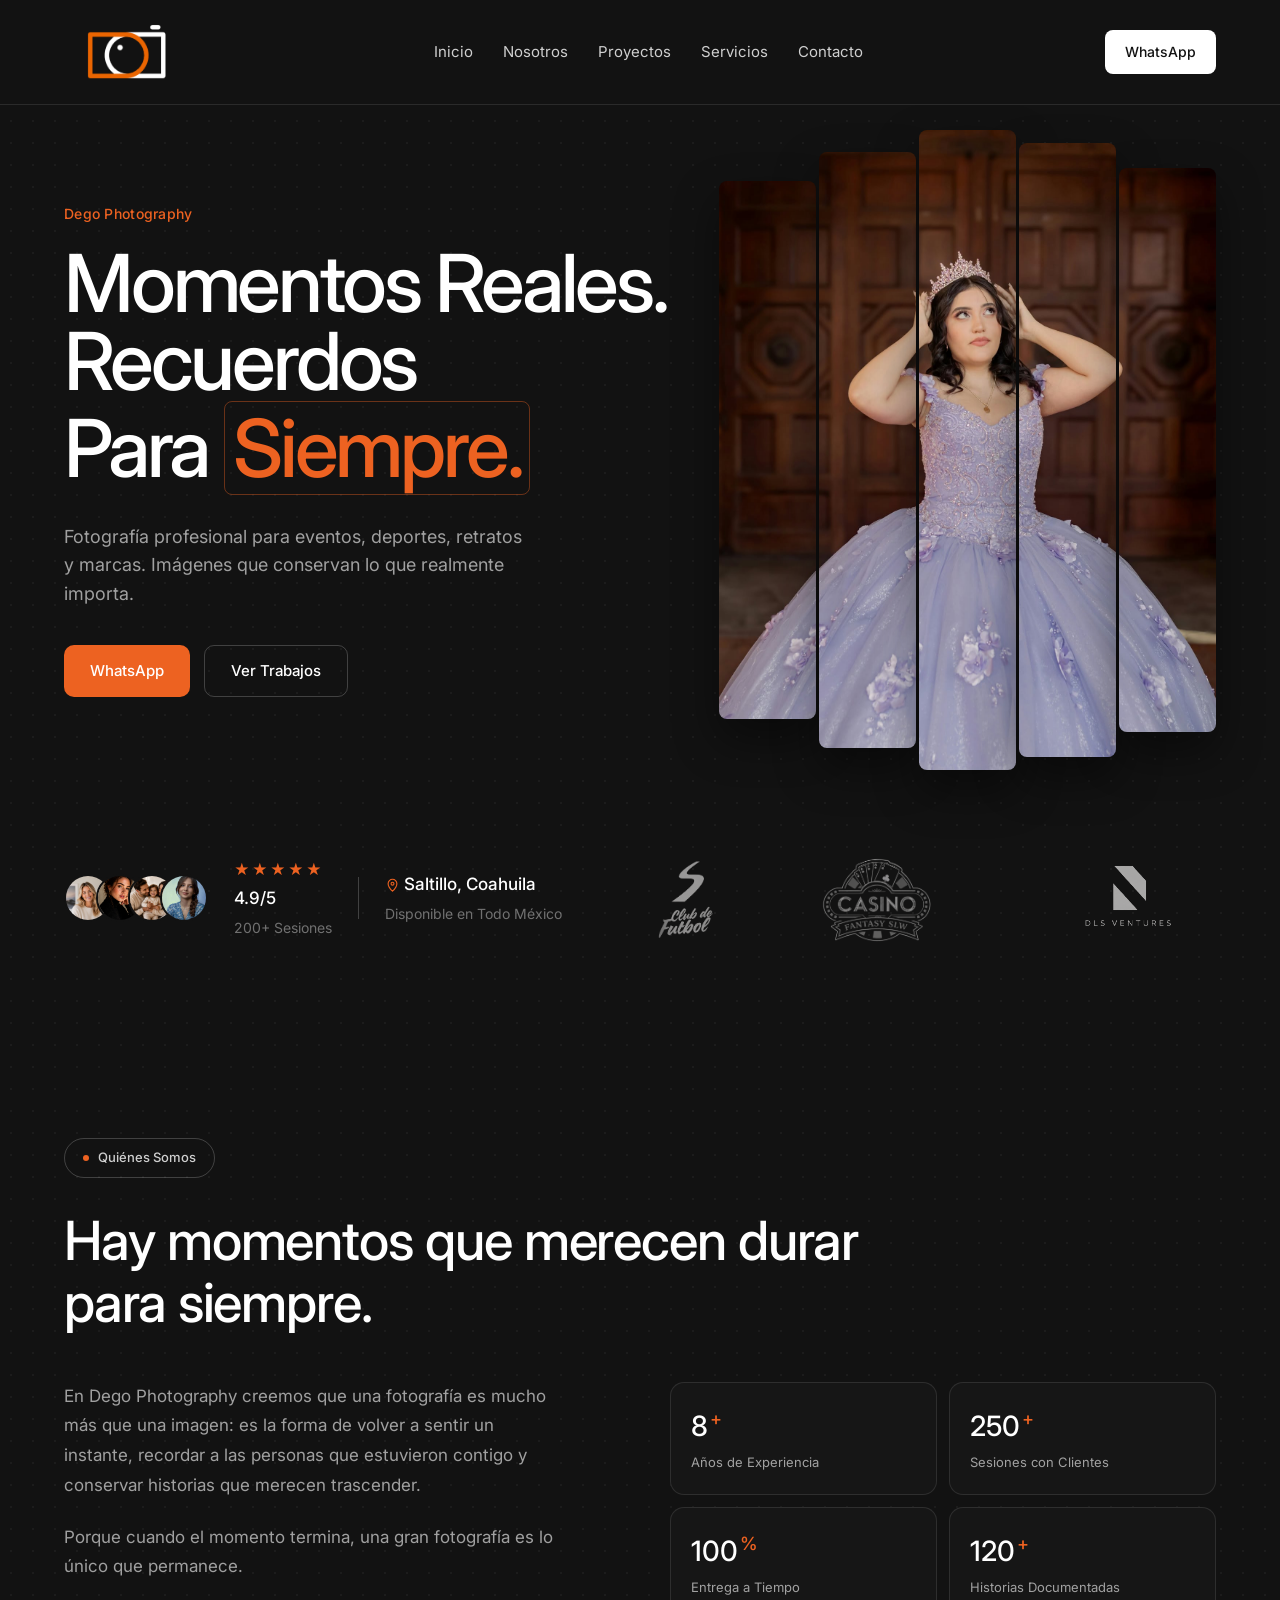
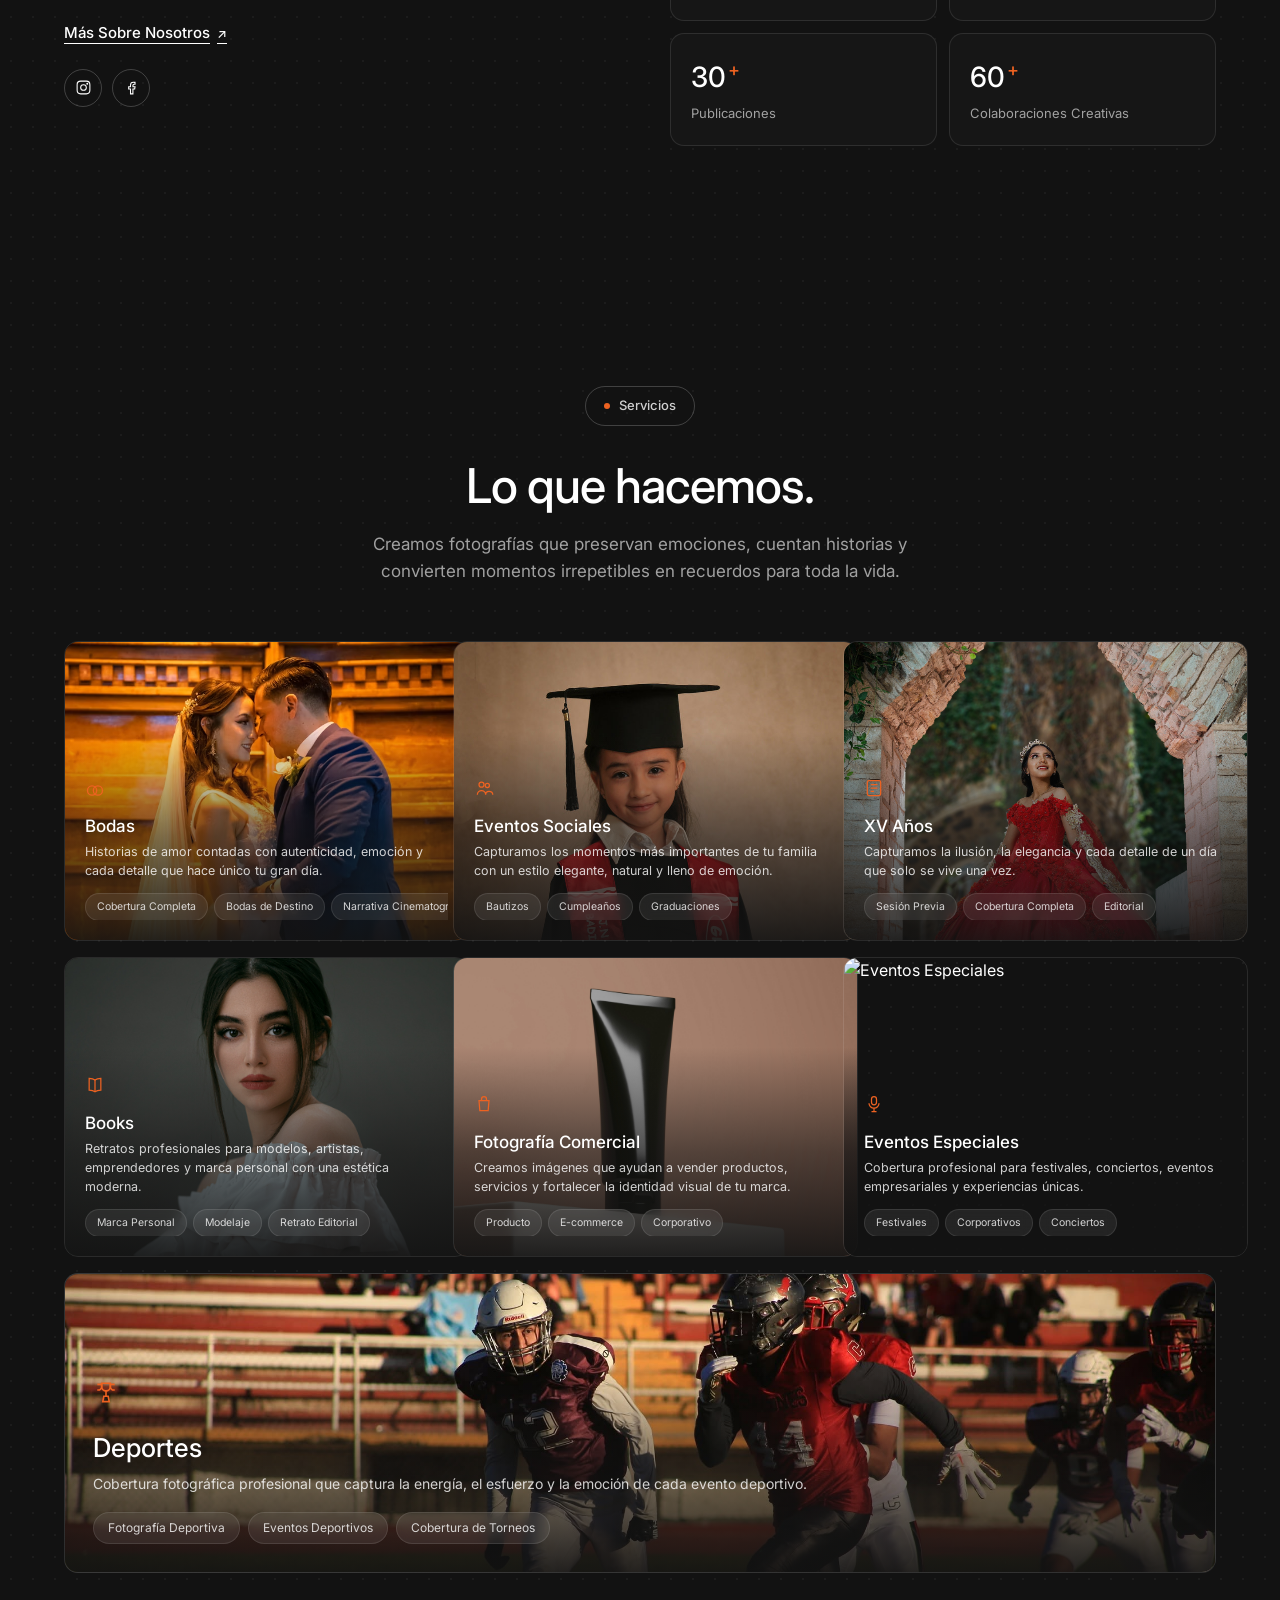
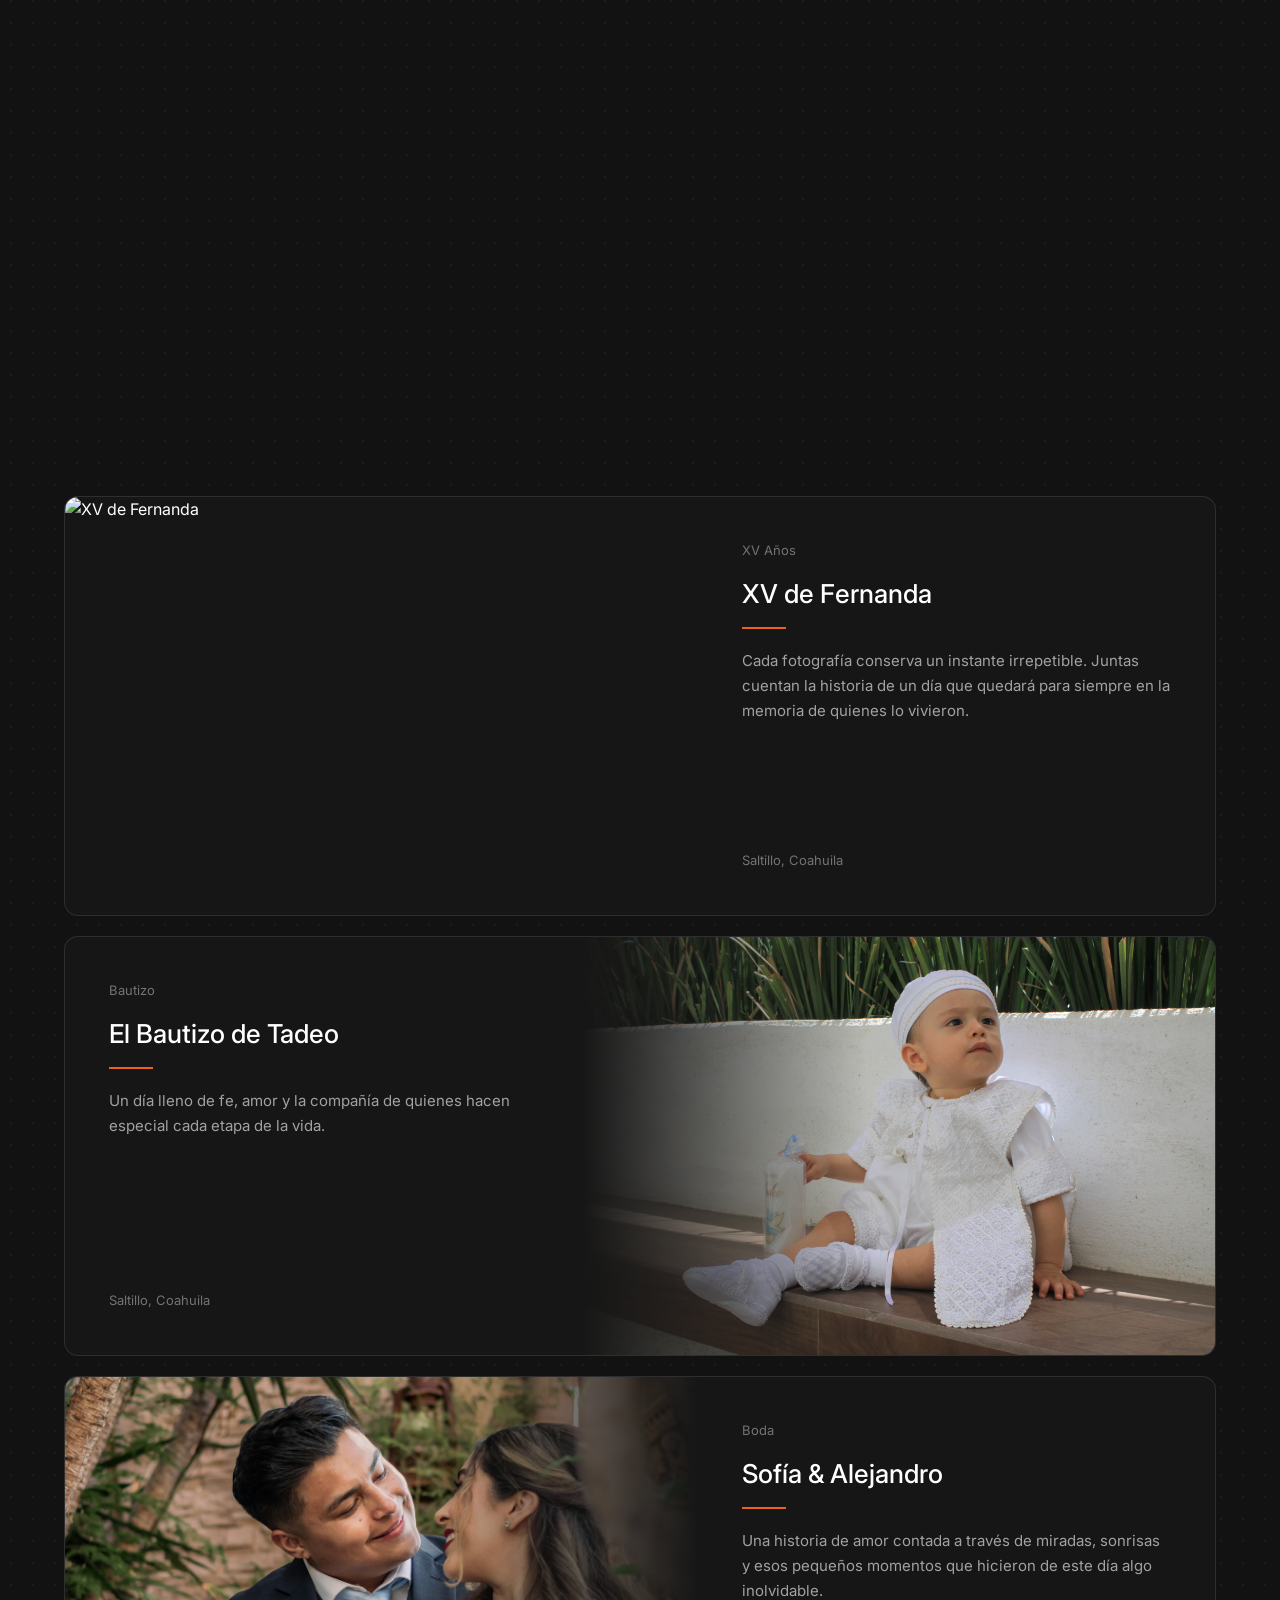
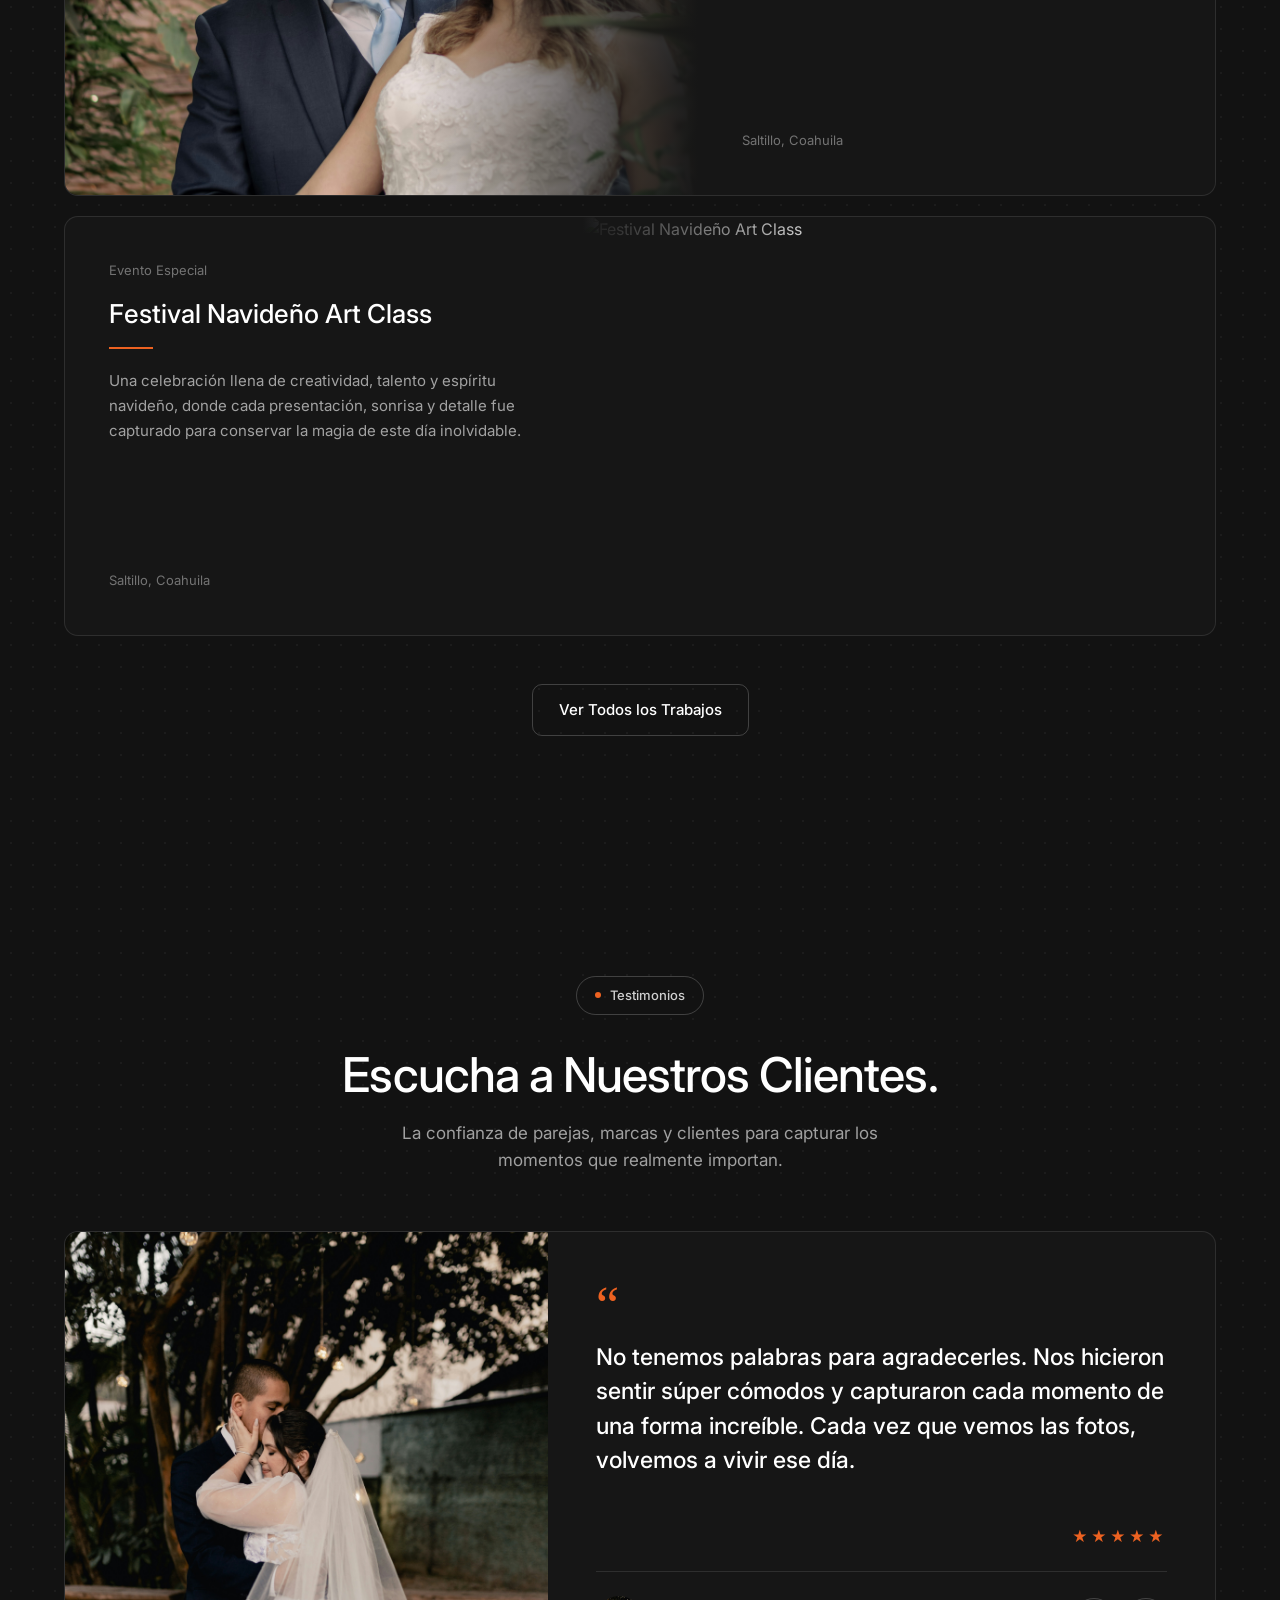
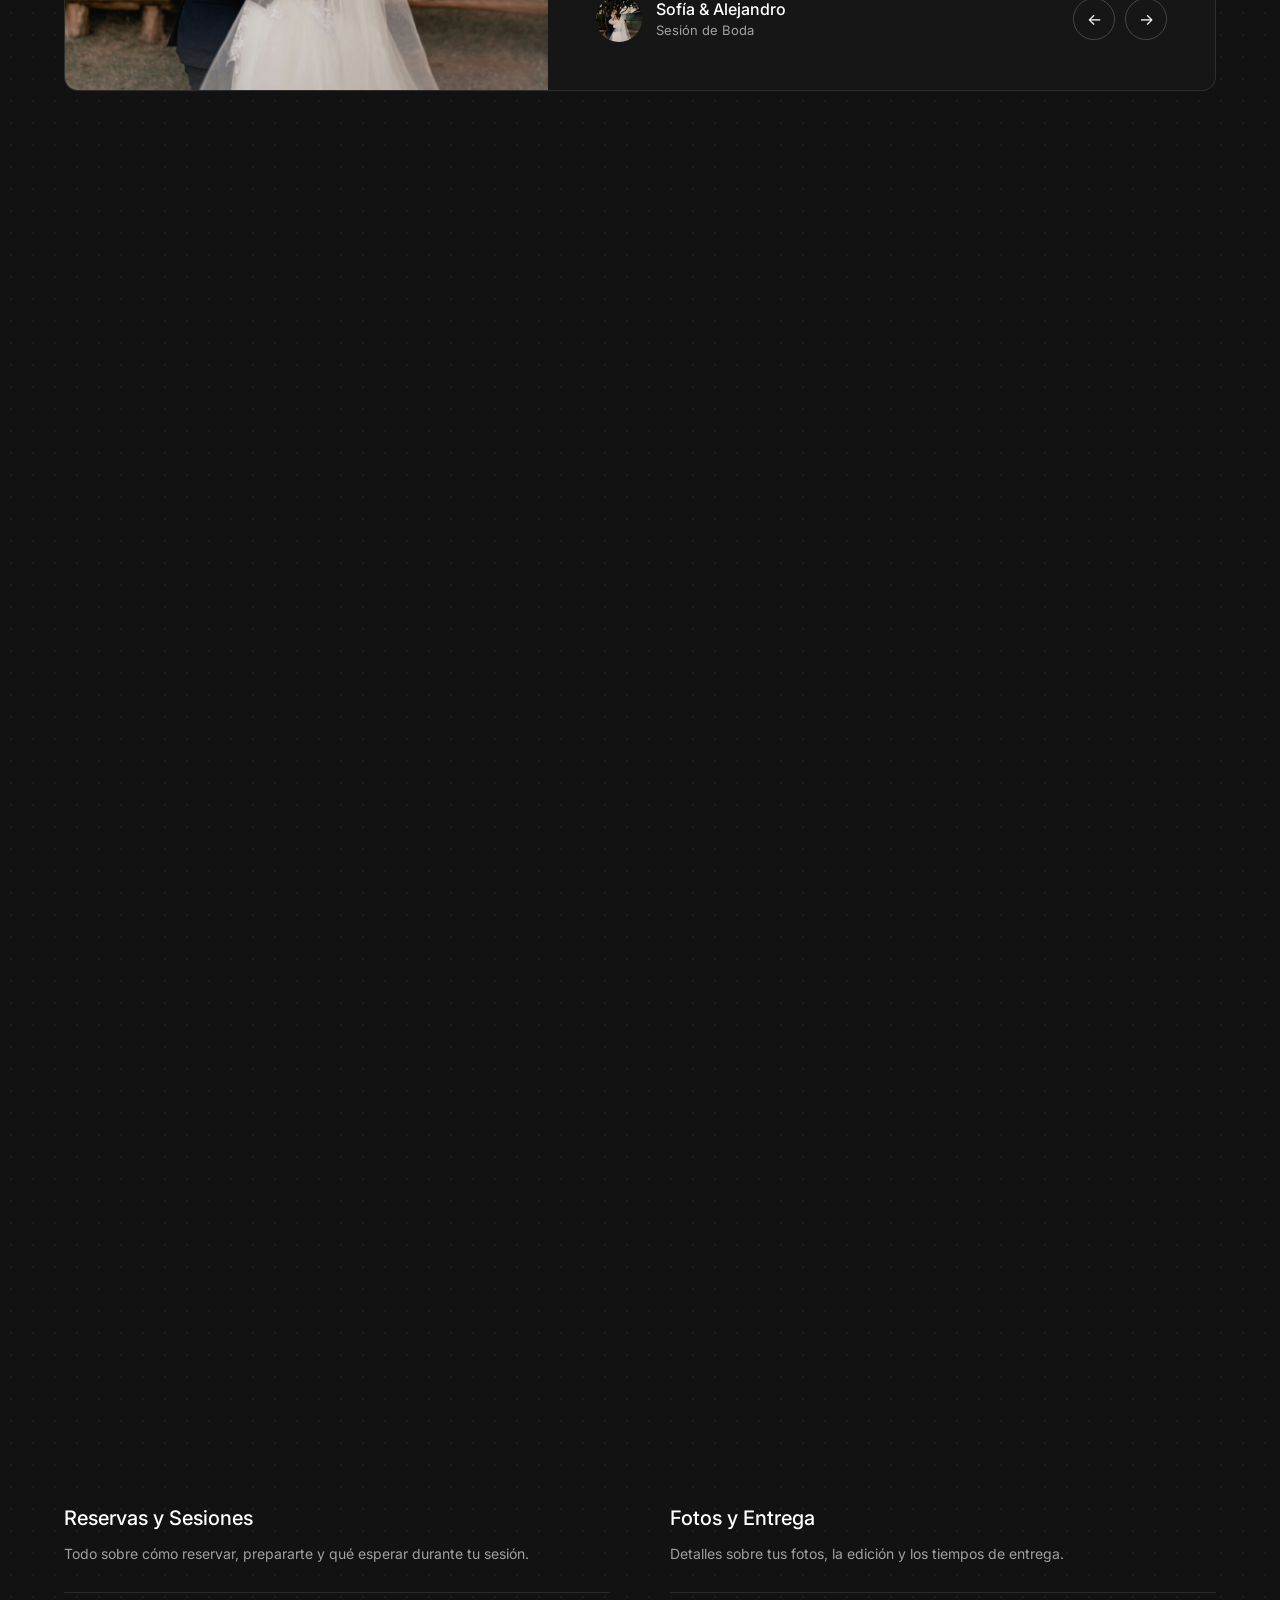
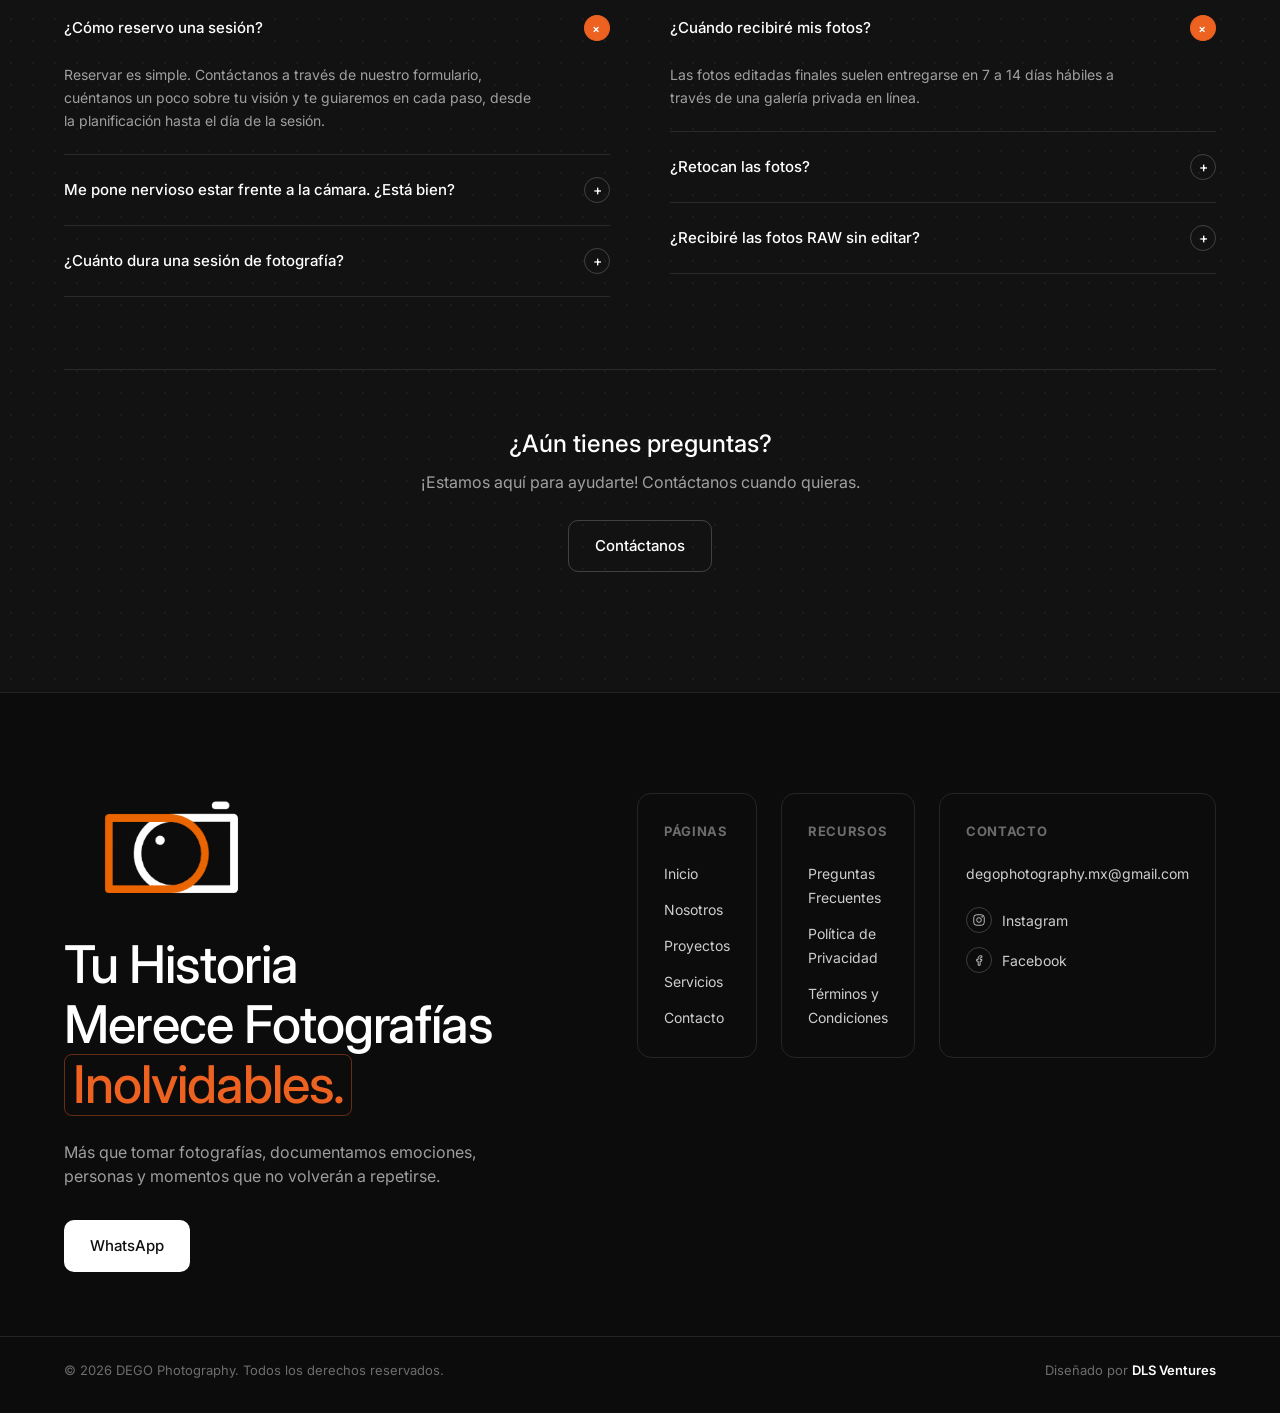
==== commit 10765eed: "Add dedicated service landing pages and quote form, wire up real WhatsApp contact Adds 7 premium lan" ====
--- a/index.html
+++ b/index.html
@@ -22,10 +22,9 @@
       <a href="#about">Nosotros</a>
       <a href="projects/">Proyectos</a>
       <a href="#services">Servicios</a>
-      <a href="#pricing">Precios</a>
       <a href="#contact">Contacto</a>
     </nav>
-    <a href="#contact" class="btn btn-primary nav-cta">
+    <a href="https://wa.me/528443597656?text=Hola%2C%20me%20gustar%C3%ADa%20obtener%20m%C3%A1s%20informaci%C3%B3n%20sobre%20sus%20servicios." target="_blank" rel="noopener" class="btn btn-primary nav-cta">
       <span class="btn-label"><span>WhatsApp <span class="arrow-ico">&#8599;</span></span><span>WhatsApp <span class="arrow-ico">&#8599;</span></span></span>
     </a>
     <button class="nav-toggle" id="navToggle" aria-label="Toggle menu">
@@ -44,7 +43,7 @@
         <h1 class="hero-title">Momentos Reales.<br>Recuerdos<br>Para <span class="highlight">Siempre.</span></h1>
         <p class="hero-sub">Fotografía profesional para eventos, deportes, retratos y marcas. Imágenes que conservan lo que realmente importa.</p>
         <div class="hero-actions">
-          <a href="#contact" class="btn btn-primary">
+          <a href="https://wa.me/528443597656?text=Hola%2C%20me%20gustar%C3%ADa%20obtener%20m%C3%A1s%20informaci%C3%B3n%20sobre%20sus%20servicios." target="_blank" rel="noopener" class="btn btn-primary">
             <span class="btn-label"><span>WhatsApp</span><span>WhatsApp</span></span>
           </a>
           <a href="projects/" class="btn btn-outline">
@@ -112,8 +111,8 @@
           <div class="about-actions">
             <a href="projects/" class="text-link">Más Sobre Nosotros <span class="arrow-ico">&#8599;</span></a>
             <div class="social-row">
-              <a href="https://www.instagram.com/" target="_blank" rel="noopener" aria-label="Instagram"><svg viewBox="0 0 24 24" fill="none" stroke="currentColor" stroke-width="1.5"><rect x="3" y="3" width="18" height="18" rx="5"/><circle cx="12" cy="12" r="4"/><circle cx="17.3" cy="6.7" r="0.6" fill="currentColor"/></svg></a>
-              <a href="https://www.facebook.com/" target="_blank" rel="noopener" aria-label="Facebook"><svg viewBox="0 0 24 24" fill="none" stroke="currentColor" stroke-width="1.5"><path d="M14 21v-7h2.5l.5-3H14V9c0-.9.3-1.5 1.6-1.5H17V4.8c-.3 0-1.3-.1-2.4-.1-2.4 0-4 1.5-4 4.1V11H8v3h2.6v7H14z"/></svg></a>
+              <a href="https://www.instagram.com/dego.photography_/" target="_blank" rel="noopener" aria-label="Instagram"><svg viewBox="0 0 24 24" fill="none" stroke="currentColor" stroke-width="1.5"><rect x="3" y="3" width="18" height="18" rx="5"/><circle cx="12" cy="12" r="4"/><circle cx="17.3" cy="6.7" r="0.6" fill="currentColor"/></svg></a>
+              <a href="https://www.facebook.com/profile.php?id=100083076473366&amp;locale=es_LA" target="_blank" rel="noopener" aria-label="Facebook"><svg viewBox="0 0 24 24" fill="none" stroke="currentColor" stroke-width="1.5"><path d="M14 21v-7h2.5l.5-3H14V9c0-.9.3-1.5 1.6-1.5H17V4.8c-.3 0-1.3-.1-2.4-.1-2.4 0-4 1.5-4 4.1V11H8v3h2.6v7H14z"/></svg></a>
             </div>
           </div>
         </div>
@@ -129,6 +128,110 @@
     </div>
   </section>
 
+  <!-- SERVICES -->
+  <section class="services" id="services">
+    <div class="container">
+      <div class="section-head center reveal">
+        <p class="eyebrow-pill"><span class="dot"></span>Servicios</p>
+        <h2 class="section-title">Lo que hacemos.</h2>
+        <p class="section-sub">Creamos fotografías que preservan emociones, cuentan historias y convierten momentos irrepetibles en recuerdos para toda la vida.</p>
+      </div>
+      <div class="services-grid reveal">
+        <a href="/servicios/bodas/" class="service-card-link">
+        <div class="service-card">
+          <img src="assets/img/service-wedding.avif" alt="Bodas" style="object-position: center 25%;">
+          <div class="service-overlay">
+            <svg class="service-icon" viewBox="0 0 24 24" fill="none" stroke="currentColor" stroke-width="1.6"><circle cx="8.5" cy="15" r="5.5"/><circle cx="15.5" cy="15" r="5.5"/></svg>
+            <h3>Bodas</h3>
+            <p>Historias de amor contadas con autenticidad, emoción y cada detalle que hace único tu gran día.</p>
+            <div class="service-tags">
+              <span>Cobertura Completa</span><span>Bodas de Destino</span><span>Narrativa Cinematográfica</span>
+            </div>
+          </div>
+        </div>
+        </a>
+        <a href="/servicios/eventos-sociales/" class="service-card-link">
+        <div class="service-card">
+          <img src="assets/img/service-social.jpg" alt="Eventos Sociales" style="object-position: center 15%;">
+          <div class="service-overlay">
+            <svg class="service-icon" viewBox="0 0 24 24" fill="none" stroke="currentColor" stroke-width="1.5"><circle cx="9" cy="8" r="3"/><circle cx="16" cy="9" r="2.5"/><path d="M4 20c0-3 2.5-5 5-5s5 2 5 5M14 20c0-2 1.5-4 4-4s4.5 1.5 4.5 4"/></svg>
+            <h3>Eventos Sociales</h3>
+            <p>Capturamos los momentos más importantes de tu familia con un estilo elegante, natural y lleno de emoción.</p>
+            <div class="service-tags">
+              <span>Bautizos</span><span>Cumpleaños</span><span>Graduaciones</span>
+            </div>
+          </div>
+        </div>
+        </a>
+        <a href="/servicios/xv-anos/" class="service-card-link">
+        <div class="service-card">
+          <img src="assets/img/service-xv.jpg" alt="XV Años">
+          <div class="service-overlay">
+            <svg class="service-icon" viewBox="0 0 24 24" fill="none" stroke="currentColor" stroke-width="1.5"><rect x="4" y="3" width="16" height="18" rx="2"/><path d="M8 8h8M8 12h8M8 16h4"/></svg>
+            <h3>XV Años</h3>
+            <p>Capturamos la ilusión, la elegancia y cada detalle de un día que solo se vive una vez.</p>
+            <div class="service-tags">
+              <span>Sesión Previa</span><span>Cobertura Completa</span><span>Editorial</span>
+            </div>
+          </div>
+        </div>
+        </a>
+        <a href="/servicios/books/" class="service-card-link">
+        <div class="service-card">
+          <img src="assets/img/service-portrait.jpg" alt="Books" style="object-position: center 20%;">
+          <div class="service-overlay">
+            <svg class="service-icon" viewBox="0 0 24 24" fill="none" stroke="currentColor" stroke-width="1.5"><path d="M12 6c-1.5-1.2-4-2-7-2v14c3 0 5.5.8 7 2 1.5-1.2 4-2 7-2V4c-3 0-5.5.8-7 2z"/><path d="M12 6v14"/></svg>
+            <h3>Books</h3>
+            <p>Retratos profesionales para modelos, artistas, emprendedores y marca personal con una estética moderna.</p>
+            <div class="service-tags">
+              <span>Marca Personal</span><span>Modelaje</span><span>Retrato Editorial</span>
+            </div>
+          </div>
+        </div>
+        </a>
+        <a href="/servicios/fotografia-comercial/" class="service-card-link">
+        <div class="service-card">
+          <img src="assets/img/service-commercial.jpg" alt="Fotografía Comercial" style="object-position: center 30%;">
+          <div class="service-overlay">
+            <svg class="service-icon" viewBox="0 0 24 24" fill="none" stroke="currentColor" stroke-width="1.5"><path d="M6 8h12l-1 12H7L6 8z"/><path d="M9 8V6a3 3 0 0 1 6 0v2"/></svg>
+            <h3>Fotografía Comercial</h3>
+            <p>Creamos imágenes que ayudan a vender productos, servicios y fortalecer la identidad visual de tu marca.</p>
+            <div class="service-tags">
+              <span>Producto</span><span>E-commerce</span><span>Corporativo</span>
+            </div>
+          </div>
+        </div>
+        </a>
+        <a href="/servicios/eventos-especiales/" class="service-card-link">
+        <div class="service-card">
+          <img src="assets/img/carousel-4.jpg" alt="Eventos Especiales" style="object-position: center 80%;">
+          <div class="service-overlay">
+            <svg class="service-icon" viewBox="0 0 24 24" fill="none" stroke="currentColor" stroke-width="1.5"><rect x="9" y="3" width="6" height="10" rx="3"/><path d="M6 11a6 6 0 0 0 12 0M12 17v4M9 21h6"/></svg>
+            <h3>Eventos Especiales</h3>
+            <p>Cobertura profesional para festivales, conciertos, eventos empresariales y experiencias únicas.</p>
+            <div class="service-tags">
+              <span>Festivales</span><span>Corporativos</span><span>Conciertos</span>
+            </div>
+          </div>
+        </div>
+        </a>
+        <a href="/servicios/deportes/" class="service-card-link">
+        <div class="service-card service-card-wide">
+          <img src="assets/img/service-sports.jpg" alt="Deportes" style="object-position: center 30%;">
+          <div class="service-overlay">
+            <svg class="service-icon" viewBox="0 0 24 24" fill="none" stroke="currentColor" stroke-width="1.5"><path d="M8 3h8v3a4 4 0 0 1-8 0V3z"/><path d="M4 4h4v2a3 3 0 0 1-4 3M20 4h-4v2a3 3 0 0 0 4 3"/><path d="M12 10v5M9 20h6M10 15h4l1 5H9l1-5z"/></svg>
+            <h3>Deportes</h3>
+            <p>Cobertura fotográfica profesional que captura la energía, el esfuerzo y la emoción de cada evento deportivo.</p>
+            <div class="service-tags">
+              <span>Fotografía Deportiva</span><span>Eventos Deportivos</span><span>Cobertura de Torneos</span>
+            </div>
+          </div>
+        </div>
+        </a>
+      </div>
+    </div>
+  </section>
+
   <!-- SELECTED WORK -->
   <section class="work" id="work">
     <div class="container">
@@ -139,137 +242,49 @@
       </div>
       <div class="work-list reveal">
         <a href="projects/the-durand-family/" class="work-card">
-          <div class="work-img"><img src="assets/img/1eVCUZr4LzoWomKoDPSx7ypxZo.jpg" alt="La Familia Durand"></div>
+          <div class="work-img"><img src="assets/img/xv-fernanda.jpg" alt="XV de Fernanda"></div>
           <div class="work-info">
-            <span class="tag">Familia</span>
-            <h3>La Familia Durand</h3>
+            <span class="tag">XV Años</span>
+            <h3>XV de Fernanda</h3>
             <span class="tag-rule"></span>
-            <p>Momentos reales, sonrisas reales, recuerdos que perduran.</p>
-            <div class="work-meta"><span>Toulouse</span><span>Mayo 2026</span></div>
+            <p>Cada fotografía conserva un instante irrepetible. Juntas cuentan la historia de un día que quedará para siempre en la memoria de quienes lo vivieron.</p>
+            <div class="work-meta"><span>Saltillo, Coahuila</span></div>
           </div>
         </a>
         <a href="projects/emma-laurent/" class="work-card">
-          <div class="work-img"><img src="assets/img/xAWIWUGB4M81SVvszdjixMwS9g.jpg" alt="Emma Laurent"></div>
+          <div class="work-img"><img src="assets/img/baptism-tadeo.jpg" alt="El Bautizo de Tadeo" style="object-position: center 40%;"></div>
           <div class="work-info">
-            <span class="tag">Retrato</span>
-            <h3>Emma Laurent</h3>
+            <span class="tag">Bautizo</span>
+            <h3>El Bautizo de Tadeo</h3>
             <span class="tag-rule"></span>
-            <p>Un retrato con luz natural y serena confianza.</p>
-            <div class="work-meta"><span>Berlín</span><span>Mayo 2026</span></div>
+            <p>Un día lleno de fe, amor y la compañía de quienes hacen especial cada etapa de la vida.</p>
+            <div class="work-meta"><span>Saltillo, Coahuila</span></div>
           </div>
         </a>
         <a href="projects/a-timeless-promise/" class="work-card">
-          <div class="work-img"><img src="assets/img/wKvrhuNbPDIgdXF289Z0rQQfhI.jpg" alt="Una Promesa Atemporal"></div>
+          <div class="work-img"><img src="assets/img/wedding-sofia-alejandro.jpg" alt="Sofía &amp; Alejandro"></div>
           <div class="work-info">
             <span class="tag">Boda</span>
-            <h3>Una Promesa Atemporal</h3>
+            <h3>Sofía &amp; Alejandro</h3>
             <span class="tag-rule"></span>
-            <p>Una historia de boda cinematográfica capturada con elegancia atemporal y emoción auténtica.</p>
-            <div class="work-meta"><span>París</span><span>Mar 2025</span></div>
+            <p>Una historia de amor contada a través de miradas, sonrisas y esos pequeños momentos que hicieron de este día algo inolvidable.</p>
+            <div class="work-meta"><span>Saltillo, Coahuila</span></div>
           </div>
         </a>
         <a href="projects/into-the-wild/" class="work-card">
-          <div class="work-img"><img src="assets/img/xTxolJSoMHO9oJNhmRkIhv3qerU.jpg" alt="Hacia lo Salvaje"></div>
+          <div class="work-img"><img src="assets/img/festival-navideno.jpg" alt="Festival Navideño Art Class"></div>
           <div class="work-info">
-            <span class="tag">Estilo de Vida</span>
-            <h3>Hacia lo Salvaje</h3>
+            <span class="tag">Evento Especial</span>
+            <h3>Festival Navideño Art Class</h3>
             <span class="tag-rule"></span>
-            <p>Un proyecto de retrato al aire libre inspirado en la exploración, la libertad y los paisajes naturales.</p>
-            <div class="work-meta"><span>Berchtesgaden</span><span>Ago 2024</span></div>
+            <p>Una celebración llena de creatividad, talento y espíritu navideño, donde cada presentación, sonrisa y detalle fue capturado para conservar la magia de este día inolvidable.</p>
+            <div class="work-meta"><span>Saltillo, Coahuila</span></div>
           </div>
         </a>
       </div>
       <a href="projects/" class="btn btn-outline center reveal">
         <span class="btn-label"><span>Ver Todos los Trabajos</span><span>Ver Todos los Trabajos</span></span>
       </a>
-    </div>
-  </section>
-
-  <!-- SERVICES -->
-  <section class="services" id="services">
-    <div class="container">
-      <div class="section-head center reveal">
-        <p class="eyebrow-pill"><span class="dot"></span>Servicios</p>
-        <h2 class="section-title">Lo que hacemos.</h2>
-        <p class="section-sub">Creamos fotografías que preservan emociones, cuentan historias y convierten momentos irrepetibles en recuerdos para toda la vida.</p>
-      </div>
-      <div class="services-grid reveal">
-        <div class="service-card">
-          <img src="assets/img/MOmHAQ3nyUmrs0LGEYrBjtZHA.jpg" alt="Bodas">
-          <div class="service-overlay">
-            <svg class="service-icon" viewBox="0 0 24 24" fill="none" stroke="currentColor" stroke-width="1.5"><circle cx="9" cy="14" r="5"/><circle cx="15" cy="14" r="5"/><path d="M12 4l2 3h-4l2-3z"/></svg>
-            <h3>Bodas</h3>
-            <p>Historias de amor contadas con autenticidad, emoción y cada detalle que hace único tu gran día.</p>
-            <div class="service-tags">
-              <span>Cobertura de Día Completo</span><span>Bodas de Destino</span><span>Narrativa Cinematográfica</span><span>Galerías Privadas</span>
-            </div>
-          </div>
-        </div>
-        <div class="service-card">
-          <img src="assets/img/HaT2OfNROV05RmjVfKhhjjPRy8.jpg" alt="Retratos">
-          <div class="service-overlay">
-            <svg class="service-icon" viewBox="0 0 24 24" fill="none" stroke="currentColor" stroke-width="1.5"><path d="M4 8V5a1 1 0 0 1 1-1h3M20 8V5a1 1 0 0 0-1-1h-3M4 16v3a1 1 0 0 0 1 1h3M20 16v3a1 1 0 0 1-1 1h-3"/><circle cx="12" cy="12" r="3"/></svg>
-            <h3>Retratos</h3>
-            <p>Retratos atemporales con emoción y luz natural.</p>
-            <div class="service-tags">
-              <span>Marca Personal</span><span>Estilo Editorial</span><span>Retoque Natural</span><span>Estudio y Exteriores</span>
-            </div>
-          </div>
-        </div>
-        <div class="service-card">
-          <img src="assets/img/hNLUga3GfCULd9OUp4HAh6usbU.jpg" alt="Sesiones de Estudio">
-          <div class="service-overlay">
-            <svg class="service-icon" viewBox="0 0 24 24" fill="none" stroke="currentColor" stroke-width="1.5"><rect x="4" y="3" width="16" height="18" rx="2"/><path d="M8 8h8M8 12h8M8 16h4"/></svg>
-            <h3>Sesiones de Estudio</h3>
-            <p>Sesiones de estudio profesionales con iluminación controlada.</p>
-            <div class="service-tags">
-              <span>Iluminación Profesional</span><span>Escenografías Creativas</span><span>Editoriales de Moda</span><span>Entrega Rápida</span>
-            </div>
-          </div>
-        </div>
-        <div class="service-card">
-          <img src="assets/img/TDVKJsfmpuUJcgaguKc68n9UUQ.jpg" alt="En Locación">
-          <div class="service-overlay">
-            <svg class="service-icon" viewBox="0 0 24 24" fill="none" stroke="currentColor" stroke-width="1.5"><path d="M3 11l18-8-8 18-2-8-8-2z"/></svg>
-            <h3>En Locación</h3>
-            <p>Sesiones cinematográficas capturadas en entornos reales.</p>
-            <div class="service-tags">
-              <span>Sesiones de Viaje</span><span>Sesiones al Aire Libre</span><span>Narrativa de Estilo de Vida</span><span>Ubicaciones Flexibles</span>
-            </div>
-          </div>
-        </div>
-      </div>
-    </div>
-  </section>
-
-  <!-- PROCESS -->
-  <section class="process" id="process">
-    <div class="container">
-      <div class="section-head reveal">
-        <p class="eyebrow">Proceso</p>
-        <h2 class="section-title">Un Proceso Diseñado Para la Claridad.</h2>
-        <p class="section-sub">Una experiencia refinada desde la primera conversación hasta la entrega final.</p>
-      </div>
-      <div class="process-grid">
-        <div class="process-card reveal">
-          <img src="assets/img/3302Ado1PuKJEJkFyKH3fLbo.jpg" alt="Planificación y Concepto">
-          <span class="process-num">01.</span>
-          <h3>Planificación y Concepto</h3>
-          <p>Definimos cuidadosamente la visión, el ambiente y la dirección creativa antes de cada sesión.</p>
-        </div>
-        <div class="process-card reveal">
-          <img src="assets/img/shoot-create-bts.avif" alt="Sesión y Creación">
-          <span class="process-num">02.</span>
-          <h3>Sesión y Creación</h3>
-          <p>Capturamos momentos auténticos con composición cinematográfica y emoción natural.</p>
-        </div>
-        <div class="process-card reveal">
-          <img src="assets/img/edit-deliver-bts.avif" alt="Edición y Entrega">
-          <span class="process-num">03.</span>
-          <h3>Edición y Entrega</h3>
-          <p>Cada imagen se refina profesionalmente y se entrega en una galería pulida de alta resolución.</p>
-        </div>
-      </div>
     </div>
   </section>
 
@@ -283,16 +298,16 @@
       </div>
       <div class="testimonial-slider reveal" id="testimonialSlider">
         <div class="testimonial-photo">
-          <img id="testimonialPhoto" src="assets/img/WcHSrXrakxufW1oRI0RtcvKpfA8.jpg" alt="">
+          <img id="testimonialPhoto" src="assets/img/testimonial-wedding.jpg" alt="" style="object-position: center 33%;">
         </div>
         <div class="testimonial-content">
           <span class="quote-icon">&#8220;</span>
-          <p class="testimonial-quote" id="testimonialQuote">Desde la primera conversación hasta la galería final, todo se sintió fácil e intencional. Las fotos capturaron emociones que recordaremos para siempre.</p>
+          <p class="testimonial-quote" id="testimonialQuote">No tenemos palabras para agradecerles. Nos hicieron sentir súper cómodos y capturaron cada momento de una forma increíble. Cada vez que vemos las fotos, volvemos a vivir ese día.</p>
           <div class="testimonial-stars">&#9733;&#9733;&#9733;&#9733;&#9733;</div>
           <div class="testimonial-footer">
-            <img id="testimonialAvatar" class="testimonial-avatar" src="assets/img/d4PUdW6Q9ehUsBXmsMcchcFIAV0.jpg" alt="">
+            <img id="testimonialAvatar" class="testimonial-avatar" src="assets/img/testimonial-wedding.jpg" alt="" style="object-position: center 33%;">
             <div>
-              <div class="name" id="testimonialName">Emma &amp; Daniel</div>
+              <div class="name" id="testimonialName">Sofía &amp; Alejandro</div>
               <div class="role" id="testimonialRole">Sesión de Boda</div>
             </div>
             <div class="testimonial-nav-inline">
@@ -300,72 +315,6 @@
               <button class="arrow" id="testiNext" aria-label="Next">&rarr;</button>
             </div>
           </div>
-        </div>
-      </div>
-    </div>
-  </section>
-
-  <!-- PRICING -->
-  <section class="pricing" id="pricing">
-    <div class="container">
-      <div class="section-head center reveal">
-        <p class="eyebrow-pill"><span class="dot"></span>Precios</p>
-        <h2 class="section-title">Precios Simples y Flexibles.</h2>
-        <p class="section-sub">Paquetes flexibles diseñados para cada visión.</p>
-      </div>
-      <div class="pricing-grid">
-        <div class="price-card reveal">
-          <h3>Retrato</h3>
-          <p class="price-desc">Sesiones de retrato atemporales con detalle cinematográfico y narrativa natural.</p>
-          <span class="price-rule"></span>
-          <div class="price-tag"><span class="from">Desde</span><span class="amount">$650</span></div>
-          <p class="included-label">Qué incluye:</p>
-          <ul>
-            <li>Sesión de 2 Horas</li><li>Dirección Creativa</li><li>Retoque Profesional</li>
-            <li>Corrección de Color Cinematográfica</li><li>Galería en Alta Resolución</li><li>Entrega en Línea</li>
-          </ul>
-          <a href="#contact" class="btn btn-white"><span class="btn-label"><span>WhatsApp <span class="arrow-ico">&#8599;</span></span><span>WhatsApp <span class="arrow-ico">&#8599;</span></span></span></a>
-        </div>
-        <div class="price-card reveal">
-          <h3>Editorial</h3>
-          <p class="price-desc">Fotografía editorial de alto nivel enfocada en narrativa cinematográfica y dirección creativa.</p>
-          <span class="price-rule"></span>
-          <div class="price-tag"><span class="from">Desde</span><span class="amount">$1200</span></div>
-          <p class="included-label">Qué incluye:</p>
-          <ul>
-            <li>Sesión de 4 Horas</li><li>Planificación creativa guiada</li><li>Retoque de nivel editorial</li>
-            <li>Tonos cinematográficos hechos a mano</li><li>Flujo de sesión enfocado en la historia</li><li>Exportaciones para Redes Sociales</li><li>Asesoría de Locación y Vestuario</li>
-          </ul>
-          <a href="#contact" class="btn btn-white"><span class="btn-label"><span>WhatsApp <span class="arrow-ico">&#8599;</span></span><span>WhatsApp <span class="arrow-ico">&#8599;</span></span></span></a>
-        </div>
-        <div class="price-card featured reveal">
-          <h3>Personalizado</h3>
-          <p class="price-desc">Experiencias fotográficas a medida diseñadas en torno a tu visión y dirección creativa.</p>
-          <span class="price-rule"></span>
-          <div class="price-tag"><span class="from">Desde</span><span class="amount">Cotización</span></div>
-          <p class="included-label">Qué incluye:</p>
-          <ul>
-            <li>Duración de Sesión Flexible</li><li>Cobertura a Medida</li><li>Sesiones en Múltiples Locaciones</li>
-            <li>Dirección Creativa Completa</li><li>Producción Personalizada</li><li>Entregables Personalizados</li>
-            <li>Consultoría Dedicada de Preproducción</li><li>Edición y Entrega Prioritaria</li>
-          </ul>
-          <a href="#contact" class="btn btn-white"><span class="btn-label"><span>WhatsApp <span class="arrow-ico">&#8599;</span></span><span>WhatsApp <span class="arrow-ico">&#8599;</span></span></span></a>
-        </div>
-      </div>
-      <div class="pricing-badges reveal">
-        <div class="badge">
-          <svg class="badge-icon" viewBox="0 0 24 24" fill="none" stroke="currentColor" stroke-width="1.5"><path d="M12 3l7 3v5c0 5-3 8-7 10-4-2-7-5-7-10V6l7-3z"/><path d="M9 12l2 2 4-4"/></svg>
-          <div><h4>Calidad Garantizada</h4><p>Edición profesional y calidad atemporal.</p></div>
-        </div>
-        <span class="badge-divider"></span>
-        <div class="badge">
-          <svg class="badge-icon" viewBox="0 0 24 24" fill="none" stroke="currentColor" stroke-width="1.5"><circle cx="12" cy="12" r="9"/><path d="M8.5 12.5l2.5 2.5 4.5-5"/></svg>
-          <div><h4>Asegura Tu Fecha</h4><p>Reserva fácil con contrato firmado y anticipo.</p></div>
-        </div>
-        <span class="badge-divider"></span>
-        <div class="badge">
-          <svg class="badge-icon" viewBox="0 0 24 24" fill="none" stroke="currentColor" stroke-width="1.5"><path d="M7 16V8M12 18V6M17 14v-4"/></svg>
-          <div><h4>Precios Transparentes</h4><p>Lo que ves es lo que obtienes.</p></div>
         </div>
       </div>
     </div>
@@ -452,9 +401,9 @@
   <div class="container footer-top">
     <div class="footer-brand">
       <img class="footer-logo" src="assets/img/dego-icon.png" alt="DEGO Photography">
-      <h2 class="footer-title">Creemos<br>Lo Que <span class="highlight">Importa.</span></h2>
-      <p class="footer-sub">Imágenes atemporales moldeadas por la luz, creadas con intención y pensadas para dejar una impresión duradera.</p>
-      <a href="#contact" class="btn btn-white"><span class="btn-label"><span>WhatsApp <span class="arrow-ico">&#8599;</span></span><span>WhatsApp <span class="arrow-ico">&#8599;</span></span></span></a>
+      <h2 class="footer-title">Tu Historia<br>Merece Fotografías <span class="highlight">Inolvidables.</span></h2>
+      <p class="footer-sub">Más que tomar fotografías, documentamos emociones, personas y momentos que no volverán a repetirse.</p>
+      <a href="https://wa.me/528443597656?text=Hola%2C%20me%20gustar%C3%ADa%20obtener%20m%C3%A1s%20informaci%C3%B3n%20sobre%20sus%20servicios." target="_blank" rel="noopener" class="btn btn-white"><span class="btn-label"><span>WhatsApp <span class="arrow-ico">&#8599;</span></span><span>WhatsApp <span class="arrow-ico">&#8599;</span></span></span></a>
     </div>
 
     <div class="footer-columns">
@@ -465,14 +414,12 @@
           <li><a href="#about">Nosotros</a></li>
           <li><a href="projects/">Proyectos</a></li>
           <li><a href="#services">Servicios</a></li>
-          <li><a href="#pricing">Precios</a></li>
           <li><a href="#contact">Contacto</a></li>
         </ul>
       </div>
       <div class="footer-col">
         <h5>Recursos</h5>
         <ul>
-          <li><a href="#process">Proceso</a></li>
           <li><a href="#faq">Preguntas Frecuentes</a></li>
           <li><a href="#">Política de Privacidad</a></li>
           <li><a href="#">Términos y Condiciones</a></li>
@@ -481,13 +428,11 @@
       <div class="footer-col">
         <h5>Contacto</h5>
         <ul>
-          <li><a href="mailto:hello@degophotography.com">Hello@degophotography.com</a></li>
-          <li><a href="tel:+493012345678">+49 30 1234 5678</a></li>
+          <li><a href="mailto:degophotography.mx@gmail.com">degophotography.mx@gmail.com</a></li>
         </ul>
         <div class="social-list">
-          <a href="https://www.behance.net/" target="_blank" rel="noopener"><span class="social-ico">Be</span>Behance</a>
-          <a href="https://www.instagram.com/" target="_blank" rel="noopener"><span class="social-ico"><svg viewBox="0 0 24 24" fill="none" stroke="currentColor" stroke-width="1.5"><rect x="3" y="3" width="18" height="18" rx="5"/><circle cx="12" cy="12" r="4"/><circle cx="17.3" cy="6.7" r="0.6" fill="currentColor"/></svg></span>Instagram</a>
-          <a href="https://www.facebook.com/" target="_blank" rel="noopener"><span class="social-ico"><svg viewBox="0 0 24 24" fill="none" stroke="currentColor" stroke-width="1.5"><path d="M14 21v-7h2.5l.5-3H14V9c0-.9.3-1.5 1.6-1.5H17V4.8c-.3 0-1.3-.1-2.4-.1-2.4 0-4 1.5-4 4.1V11H8v3h2.6v7H14z"/></svg></span>Facebook</a>
+          <a href="https://www.instagram.com/dego.photography_/" target="_blank" rel="noopener"><span class="social-ico"><svg viewBox="0 0 24 24" fill="none" stroke="currentColor" stroke-width="1.5"><rect x="3" y="3" width="18" height="18" rx="5"/><circle cx="12" cy="12" r="4"/><circle cx="17.3" cy="6.7" r="0.6" fill="currentColor"/></svg></span>Instagram</a>
+          <a href="https://www.facebook.com/profile.php?id=100083076473366&amp;locale=es_LA" target="_blank" rel="noopener"><span class="social-ico"><svg viewBox="0 0 24 24" fill="none" stroke="currentColor" stroke-width="1.5"><path d="M14 21v-7h2.5l.5-3H14V9c0-.9.3-1.5 1.6-1.5H17V4.8c-.3 0-1.3-.1-2.4-.1-2.4 0-4 1.5-4 4.1V11H8v3h2.6v7H14z"/></svg></span>Facebook</a>
         </div>
       </div>
     </div>
@@ -495,7 +440,7 @@
 
   <div class="container footer-bottom">
     <p>&copy; 2026 DEGO Photography. Todos los derechos reservados.</p>
-    <p>Diseñado en <a href="https://framer.com" target="_blank" rel="noopener" class="footer-strong-link">Framer</a> por <a href="#" class="footer-strong-link">Anbousi</a></p>
+    <p>Diseñado por <span class="footer-strong-link">DLS Ventures</span></p>
   </div>
 </footer>
 
--- a/css/style.css
+++ b/css/style.css
@@ -246,7 +246,7 @@
 .tag-rule { display: block; width: 44px; height: 2px; background: var(--accent); margin: 14px 0 20px; }
 .work-info p { color: var(--text-60); font-size: 15px; line-height: 1.65; }
 .work-meta { display: flex; gap: 8px; margin-top: auto; padding-top: 24px; font-size: 13px; color: var(--text-40); }
-.work-meta span:first-child::after { content: "—"; margin-left: 8px; }
+.work-meta span:first-child:not(:only-child)::after { content: "—"; margin-left: 8px; }
 @media (max-width: 800px) {
   .work-card, .work-card:nth-child(even) { flex-direction: column; height: auto; }
   .work-img { height: 280px; }
@@ -254,10 +254,10 @@
 }
 
 /* ---------- Services ---------- */
-.services-grid { display: grid; grid-template-columns: repeat(2, 1fr); gap: 16px; }
+.services-grid { display: grid; grid-template-columns: repeat(3, 1fr); gap: 16px; }
 .service-card {
   position: relative; border-radius: var(--card-radius); overflow: hidden;
-  border: 1px solid var(--text-10); aspect-ratio: 1.35 / 1; min-height: 340px;
+  border: 1px solid var(--text-10); aspect-ratio: 1.35 / 1; min-height: 300px;
 }
 .service-card img { position: absolute; inset: 0; width: 100%; height: 100%; object-fit: cover; transition: transform 0.6s cubic-bezier(.16,1,.3,1); }
 .service-card:hover img { transform: scale(1.06); }
@@ -265,17 +265,30 @@
   content: ""; position: absolute; inset: 0; pointer-events: none;
   background: linear-gradient(rgba(18,18,18,0) 30%, rgba(18,18,18,0.55) 65%, rgba(18,18,18,0.92) 100%);
 }
-.service-overlay { position: absolute; left: 0; right: 0; bottom: 0; padding: 28px; z-index: 2; }
-.service-icon { width: 26px; height: 26px; color: var(--accent); margin-bottom: 16px; }
-.service-overlay h3 { font-size: 22px; font-weight: 500; margin-bottom: 6px; }
-.service-overlay p { font-size: 14px; color: var(--text-80); margin-bottom: 18px; }
-.service-tags { display: flex; gap: 8px; overflow: hidden; white-space: nowrap; }
+.service-overlay { position: absolute; left: 0; right: 0; bottom: 0; padding: 20px; z-index: 2; }
+.service-icon { width: 20px; height: 20px; color: var(--accent); margin-bottom: 10px; }
+.service-overlay h3 { font-size: 17px; font-weight: 500; margin-bottom: 4px; }
+.service-overlay p { font-size: 12.5px; color: var(--text-80); margin-bottom: 12px; }
+.service-tags { display: flex; gap: 6px; overflow: hidden; white-space: nowrap; }
 .service-tags span {
-  flex-shrink: 0; font-size: 12px; color: var(--text-80);
+  flex-shrink: 0; font-size: 10.5px; color: var(--text-80);
   background: rgba(255,255,255,0.08); backdrop-filter: blur(6px); -webkit-backdrop-filter: blur(6px);
-  border: 1px solid var(--text-10); border-radius: 100px; padding: 6px 14px;
-}
-@media (max-width: 800px) { .services-grid { grid-template-columns: 1fr; } }
+  border: 1px solid var(--text-10); border-radius: 100px; padding: 5px 11px;
+}
+.service-card-wide {
+  grid-column: 1 / -1;
+  aspect-ratio: unset; height: 300px; min-height: 0;
+  background: linear-gradient(135deg, #232323, #161616);
+}
+.service-card-wide .service-overlay { padding: 28px; }
+.service-card-wide .service-icon { width: 26px; height: 26px; margin-bottom: 16px; }
+.service-card-wide h3 { font-size: 26px; margin-bottom: 6px; }
+.service-card-wide p { font-size: 14px; margin-bottom: 18px; }
+.service-card-wide .service-tags { gap: 8px; }
+.service-card-wide .service-tags span { font-size: 12px; padding: 6px 14px; }
+@media (max-width: 1000px) { .services-grid { grid-template-columns: repeat(2, 1fr); } .service-card-wide { grid-column: 1 / -1; } }
+.service-card-link { display: contents; }
+@media (max-width: 600px) { .services-grid { grid-template-columns: 1fr; } }
 
 /* ---------- Process ---------- */
 .process-grid { display: grid; grid-template-columns: repeat(3, 1fr); gap: 28px; }
@@ -414,7 +427,7 @@
 .project-hero-head { margin-top: 28px; }
 .project-hero-head h1 { font-size: clamp(34px, 5vw, 64px); font-weight: 500; letter-spacing: -0.02em; margin: 16px 0 18px; max-width: 800px; }
 .project-meta { display: flex; gap: 8px; font-size: 14px; color: var(--text-40); }
-.project-meta span:first-child::after { content: "—"; margin-left: 8px; }
+.project-meta span:first-child:not(:only-child)::after { content: "—"; margin-left: 8px; }
 .project-hero-img { margin-top: 44px; }
 .project-hero-img img { width: 100%; max-height: 640px; object-fit: cover; }
 .project-body { padding-top: 64px; }
@@ -434,3 +447,79 @@
   .project-gallery { grid-template-columns: 1fr 1fr; }
   .back-link { margin-top: 110px; }
 }
+
+/* ---------- Breadcrumb ---------- */
+.breadcrumb { display: flex; align-items: center; flex-wrap: wrap; gap: 8px; font-size: 13px; color: var(--text-40); margin-top: 140px; }
+.breadcrumb a { color: var(--text-60); transition: color 0.25s ease; }
+.breadcrumb a:hover { color: var(--text); }
+.breadcrumb .current { color: var(--text-80); }
+@media (max-width: 800px) { .breadcrumb { margin-top: 110px; } }
+
+/* ---------- Service landing hero ---------- */
+.service-hero { position: relative; min-height: 92vh; display: flex; align-items: flex-end; padding: 0 0 80px; overflow: hidden; }
+.service-hero-media { position: absolute; inset: 0; z-index: 0; }
+.service-hero-media img { width: 100%; height: 100%; object-fit: cover; }
+.service-hero-media::after {
+  content: ""; position: absolute; inset: 0;
+  background: linear-gradient(180deg, rgba(18,18,18,0.3) 0%, rgba(18,18,18,0.2) 38%, rgba(18,18,18,0.82) 82%, rgba(18,18,18,0.97) 100%);
+}
+.service-hero-content { position: relative; z-index: 1; }
+.service-hero-content .breadcrumb { margin-top: 0; }
+.service-hero h1 { font-size: clamp(40px, 6.5vw, 76px); font-weight: 500; letter-spacing: -0.03em; line-height: 1.02; margin: 22px 0 18px; max-width: 820px; }
+.service-hero .hero-sub { max-width: 540px; margin-bottom: 32px; }
+@media (max-width: 800px) { .service-hero { min-height: 80vh; padding-bottom: 56px; } }
+
+/* ---------- Portfolio masonry + lightbox ---------- */
+.portfolio-group-title { font-size: 24px; font-weight: 500; margin: 0 0 4px; }
+.masonry-grid { column-count: 3; column-gap: 16px; margin-top: 56px; }
+.masonry-grid + .portfolio-group-title { margin-top: 64px; }
+.masonry-grid img {
+  width: 100%; display: block; border-radius: var(--img-radius); margin-bottom: 16px;
+  break-inside: avoid; cursor: pointer; transition: transform 0.5s cubic-bezier(.16,1,.3,1);
+}
+.masonry-grid img:hover { transform: scale(1.03); }
+@media (max-width: 900px) { .masonry-grid { column-count: 2; } }
+@media (max-width: 560px) { .masonry-grid { column-count: 1; } }
+
+.lightbox {
+  position: fixed; inset: 0; background: rgba(10,10,10,0.94); z-index: 900;
+  display: flex; align-items: center; justify-content: center;
+  opacity: 0; pointer-events: none; transition: opacity 0.3s ease;
+}
+.lightbox.open { opacity: 1; pointer-events: auto; }
+.lightbox img { max-width: 88vw; max-height: 86vh; border-radius: var(--img-radius); box-shadow: 0 30px 80px rgba(0,0,0,0.5); }
+.lightbox-close, .lightbox-prev, .lightbox-next {
+  position: absolute; width: 48px; height: 48px; border-radius: 50%; border: 1px solid var(--text-20);
+  display: flex; align-items: center; justify-content: center; font-size: 20px; color: var(--text);
+  background: rgba(255,255,255,0.04); transition: border-color 0.25s ease, background 0.25s ease;
+}
+.lightbox-close:hover, .lightbox-prev:hover, .lightbox-next:hover { border-color: var(--text); background: var(--text-10); }
+.lightbox-close { top: 28px; right: 28px; }
+.lightbox-prev { left: 28px; top: 50%; transform: translateY(-50%); }
+.lightbox-next { right: 28px; top: 50%; transform: translateY(-50%); }
+@media (max-width: 700px) { .lightbox-prev { left: 12px; } .lightbox-next { right: 12px; } .lightbox-close { top: 16px; right: 16px; } }
+
+/* ---------- Feature grid (service info) ---------- */
+.feature-grid { display: grid; grid-template-columns: repeat(auto-fit, minmax(220px, 1fr)); gap: 16px; margin-top: 40px; }
+.feature-chip {
+  display: flex; align-items: center; gap: 14px; border: 1px solid var(--text-10); border-radius: var(--card-radius);
+  padding: 20px 22px; background: #161616; transition: border-color 0.25s ease, transform 0.25s ease;
+}
+.feature-chip:hover { border-color: var(--text-20); transform: translateY(-2px); }
+.feature-chip-icon { width: 20px; height: 20px; color: var(--accent); flex-shrink: 0; }
+.feature-chip span { font-size: 15px; font-weight: 500; }
+
+/* ---------- Quote form ---------- */
+.quote-form { display: flex; flex-direction: column; gap: 20px; max-width: 720px; margin-top: 48px; }
+.form-row { display: grid; grid-template-columns: 1fr 1fr; gap: 20px; }
+.form-field { display: flex; flex-direction: column; gap: 8px; }
+.form-field label { font-size: 13px; color: var(--text-60); }
+.form-field input, .form-field select, .form-field textarea {
+  background: #161616; border: 1px solid var(--text-10); border-radius: var(--img-radius);
+  padding: 14px 16px; color: var(--text); font-size: 15px; font-family: inherit; transition: border-color 0.25s ease;
+}
+.form-field input:focus, .form-field select:focus, .form-field textarea:focus { outline: none; border-color: var(--accent); }
+.form-field textarea { resize: vertical; min-height: 120px; }
+.quote-form select option { background: #161616; }
+.quote-form .btn { align-self: flex-start; margin-top: 8px; }
+@media (max-width: 700px) { .form-row { grid-template-columns: 1fr; } }
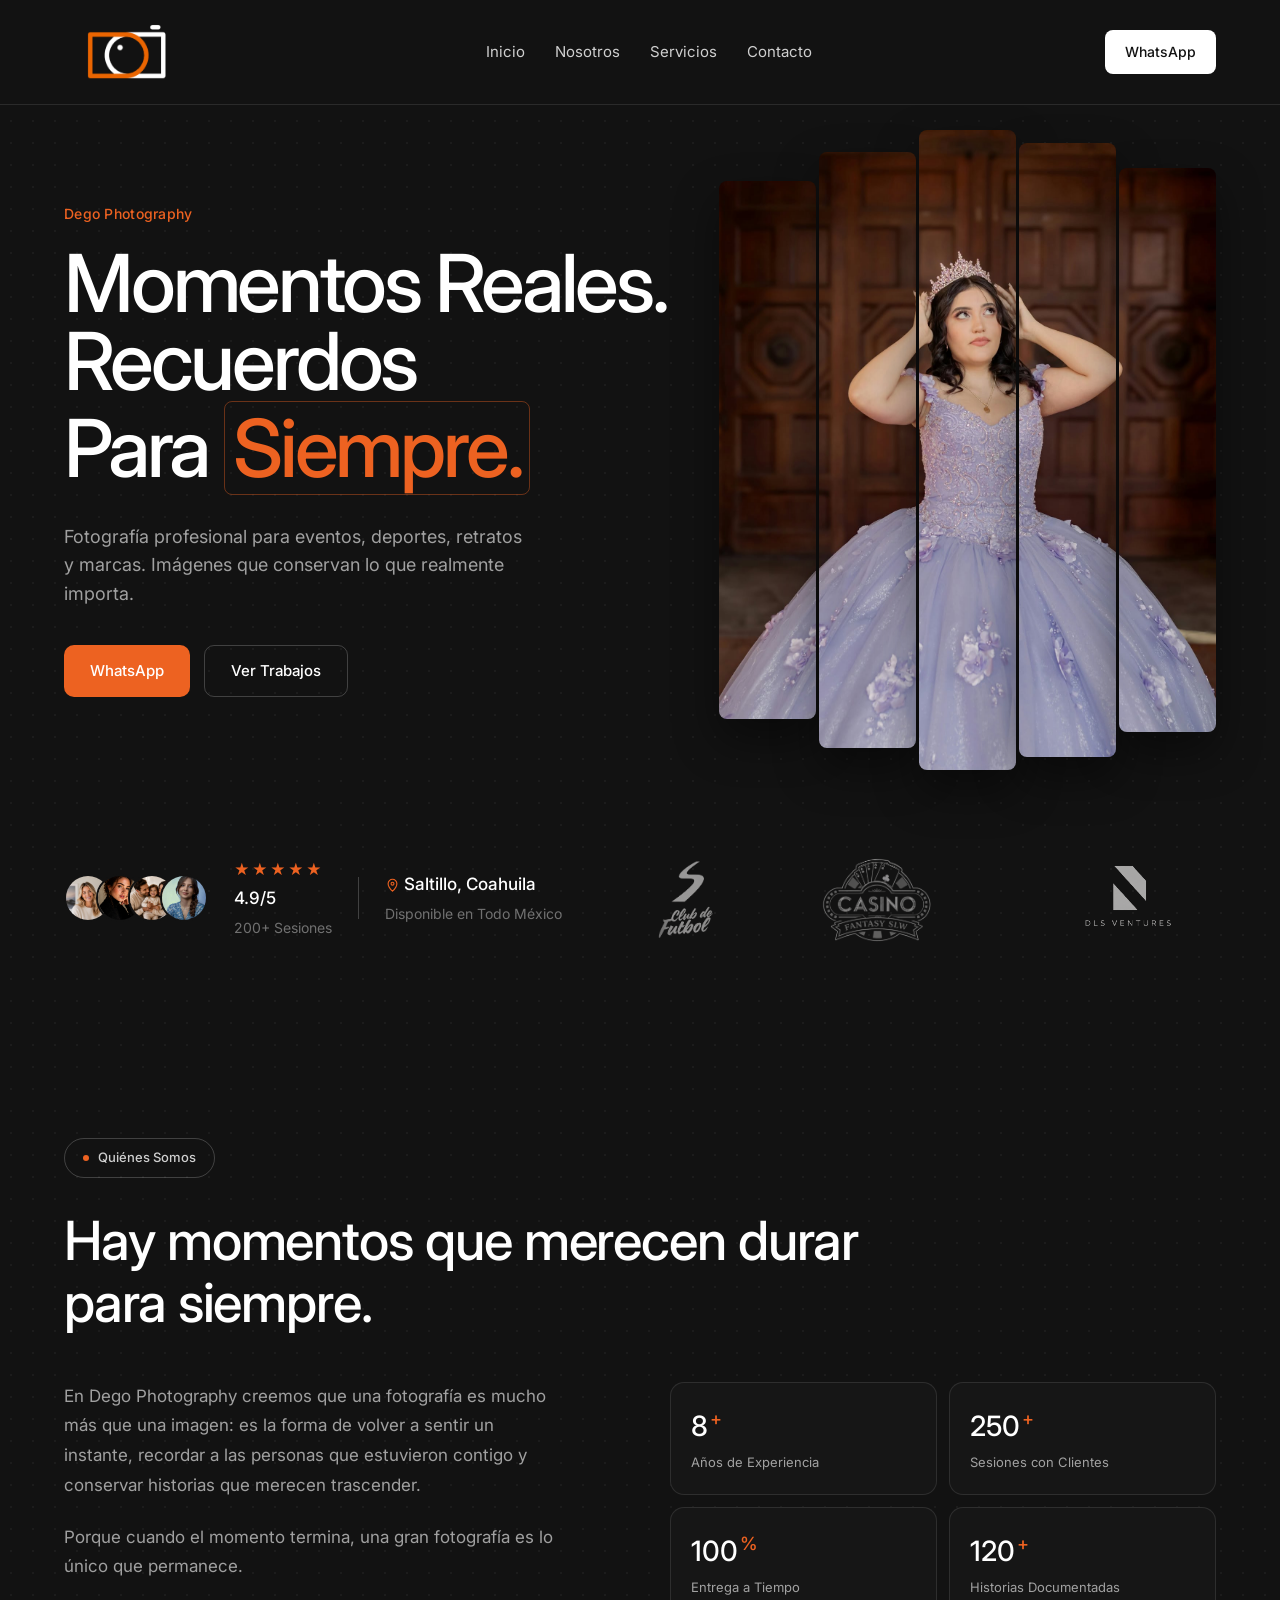
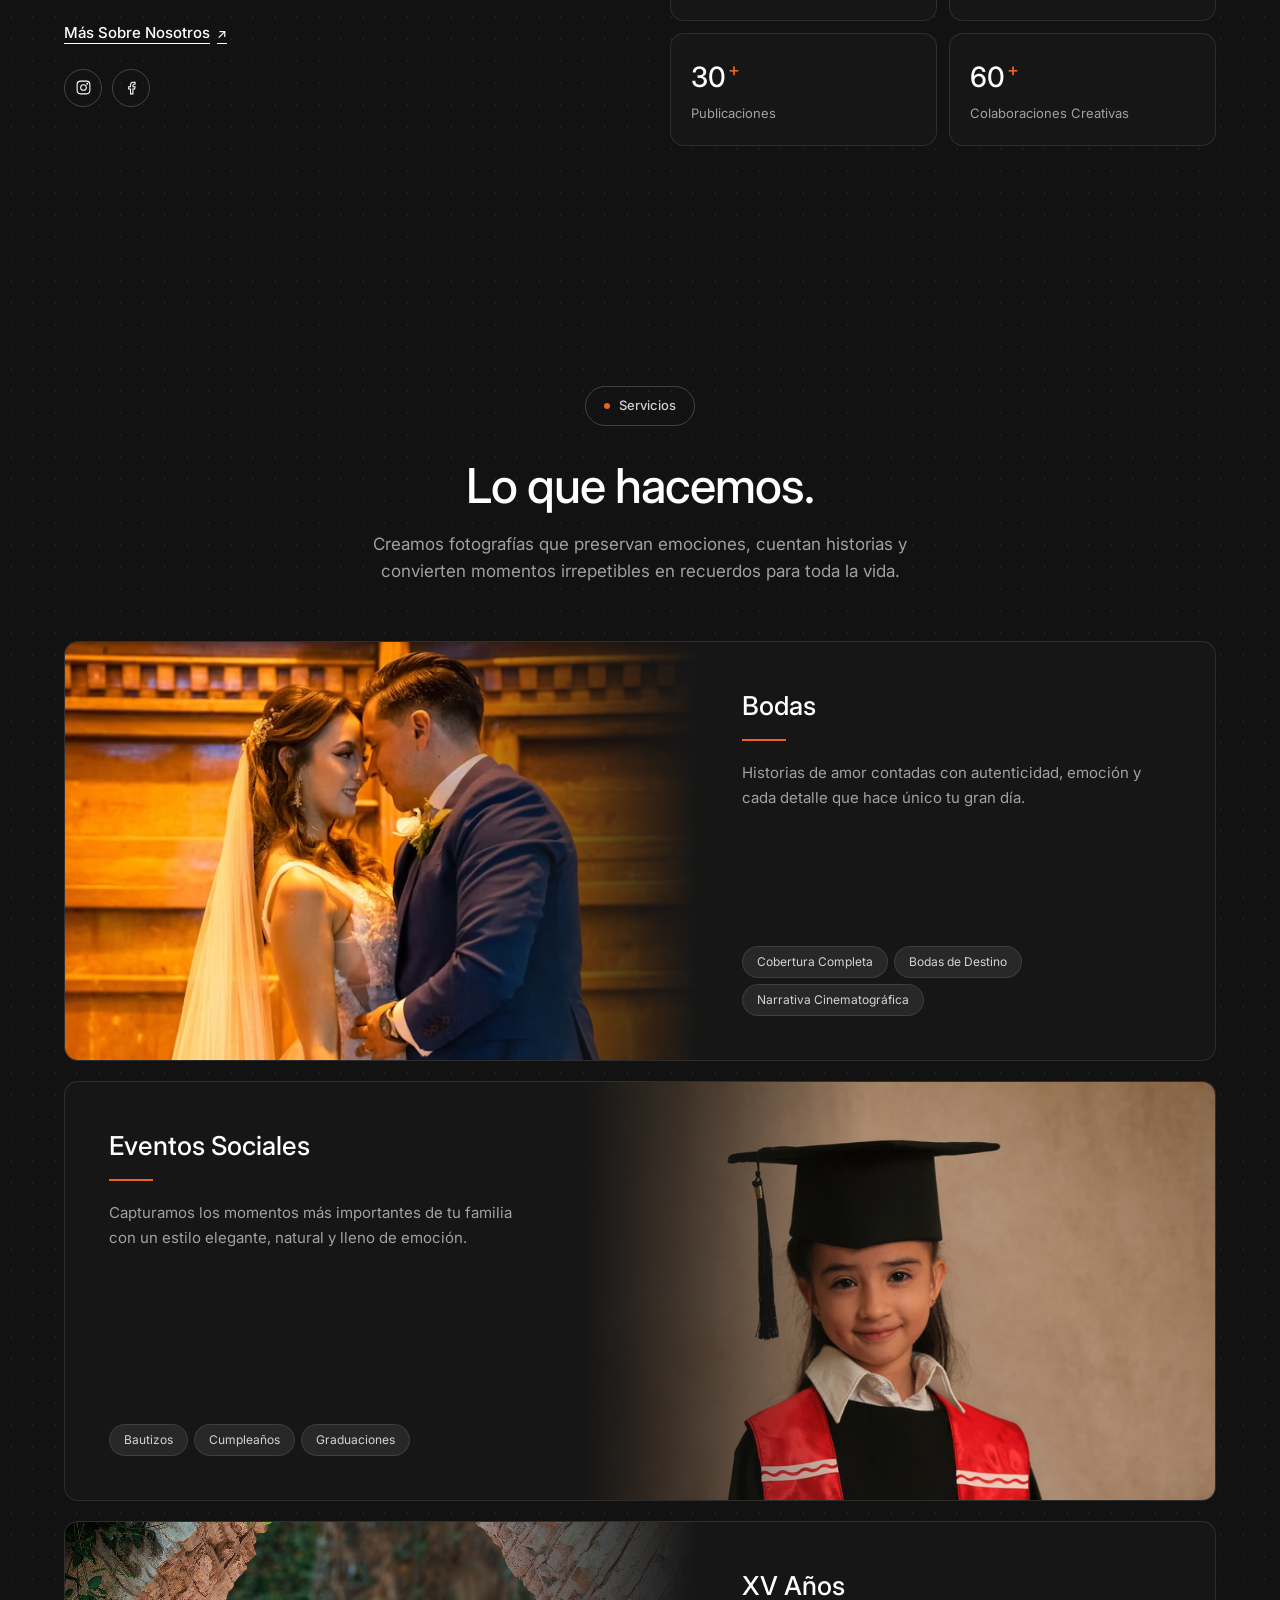
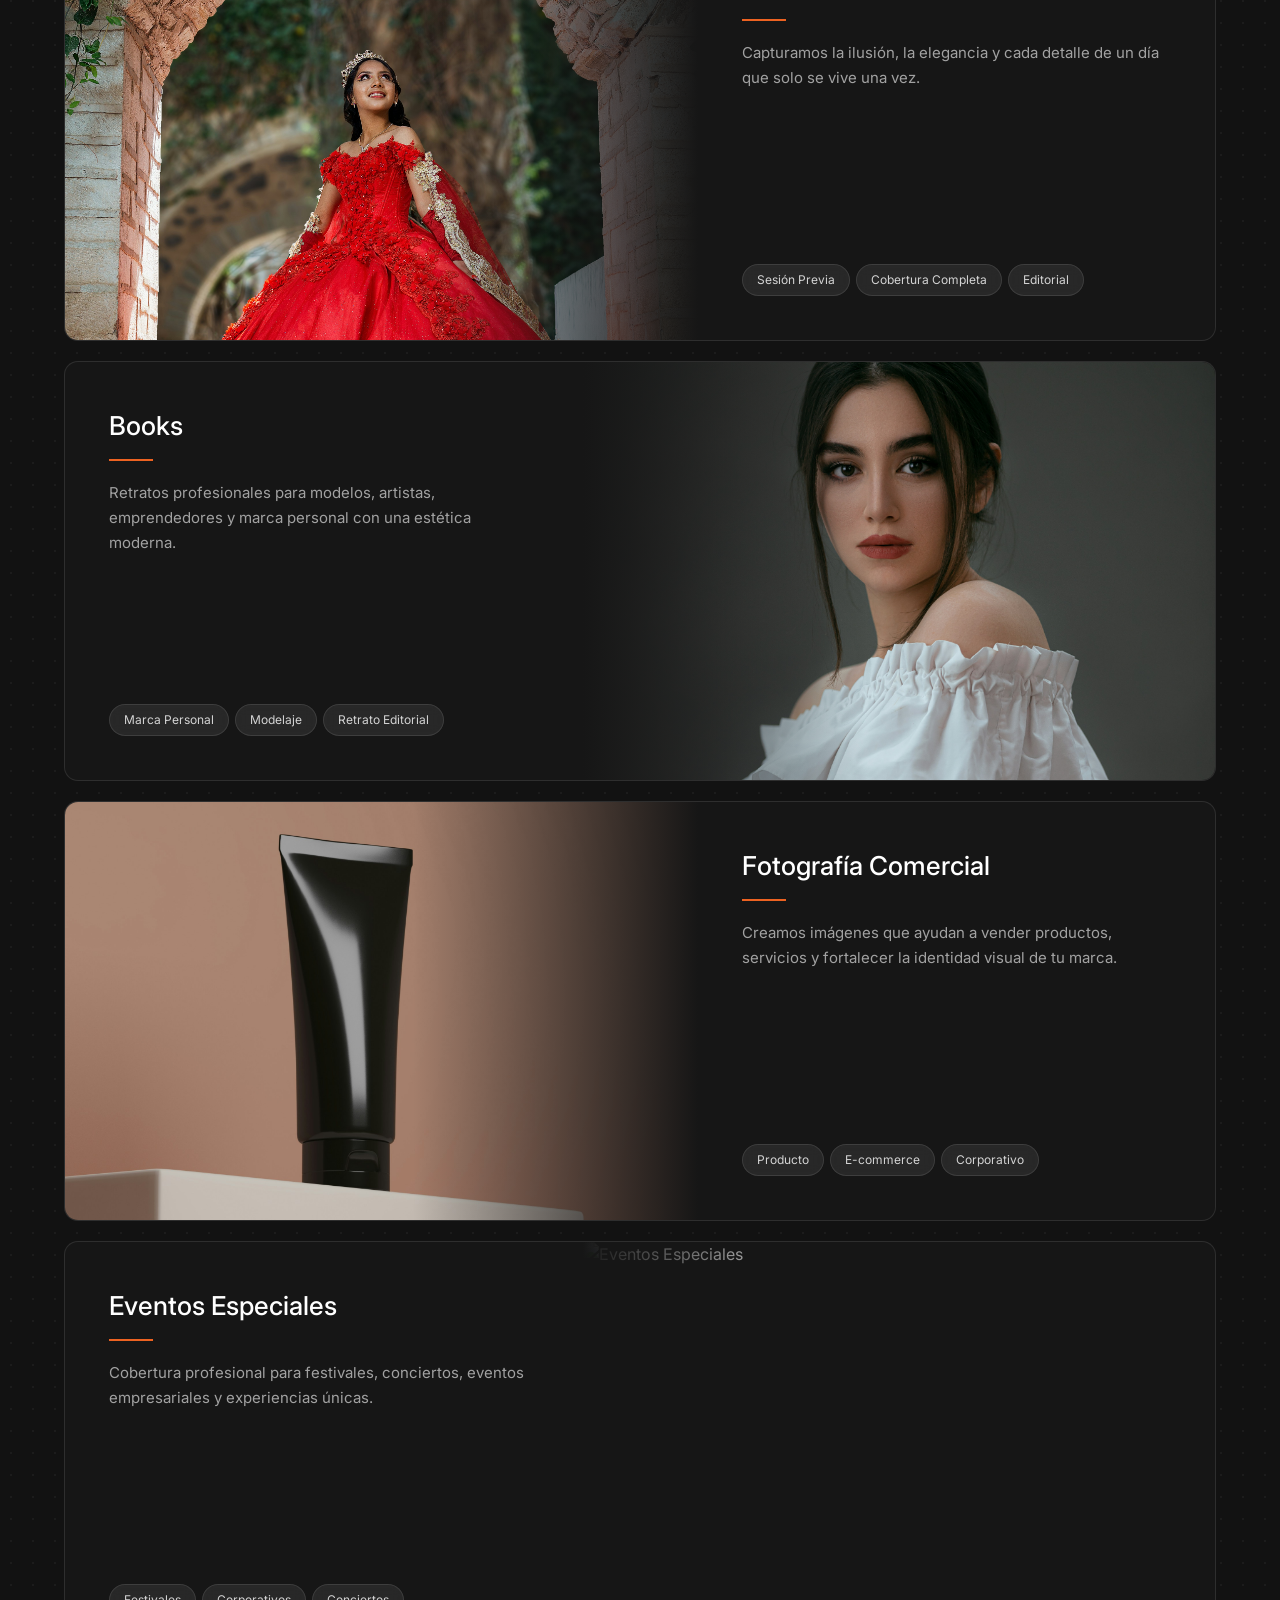
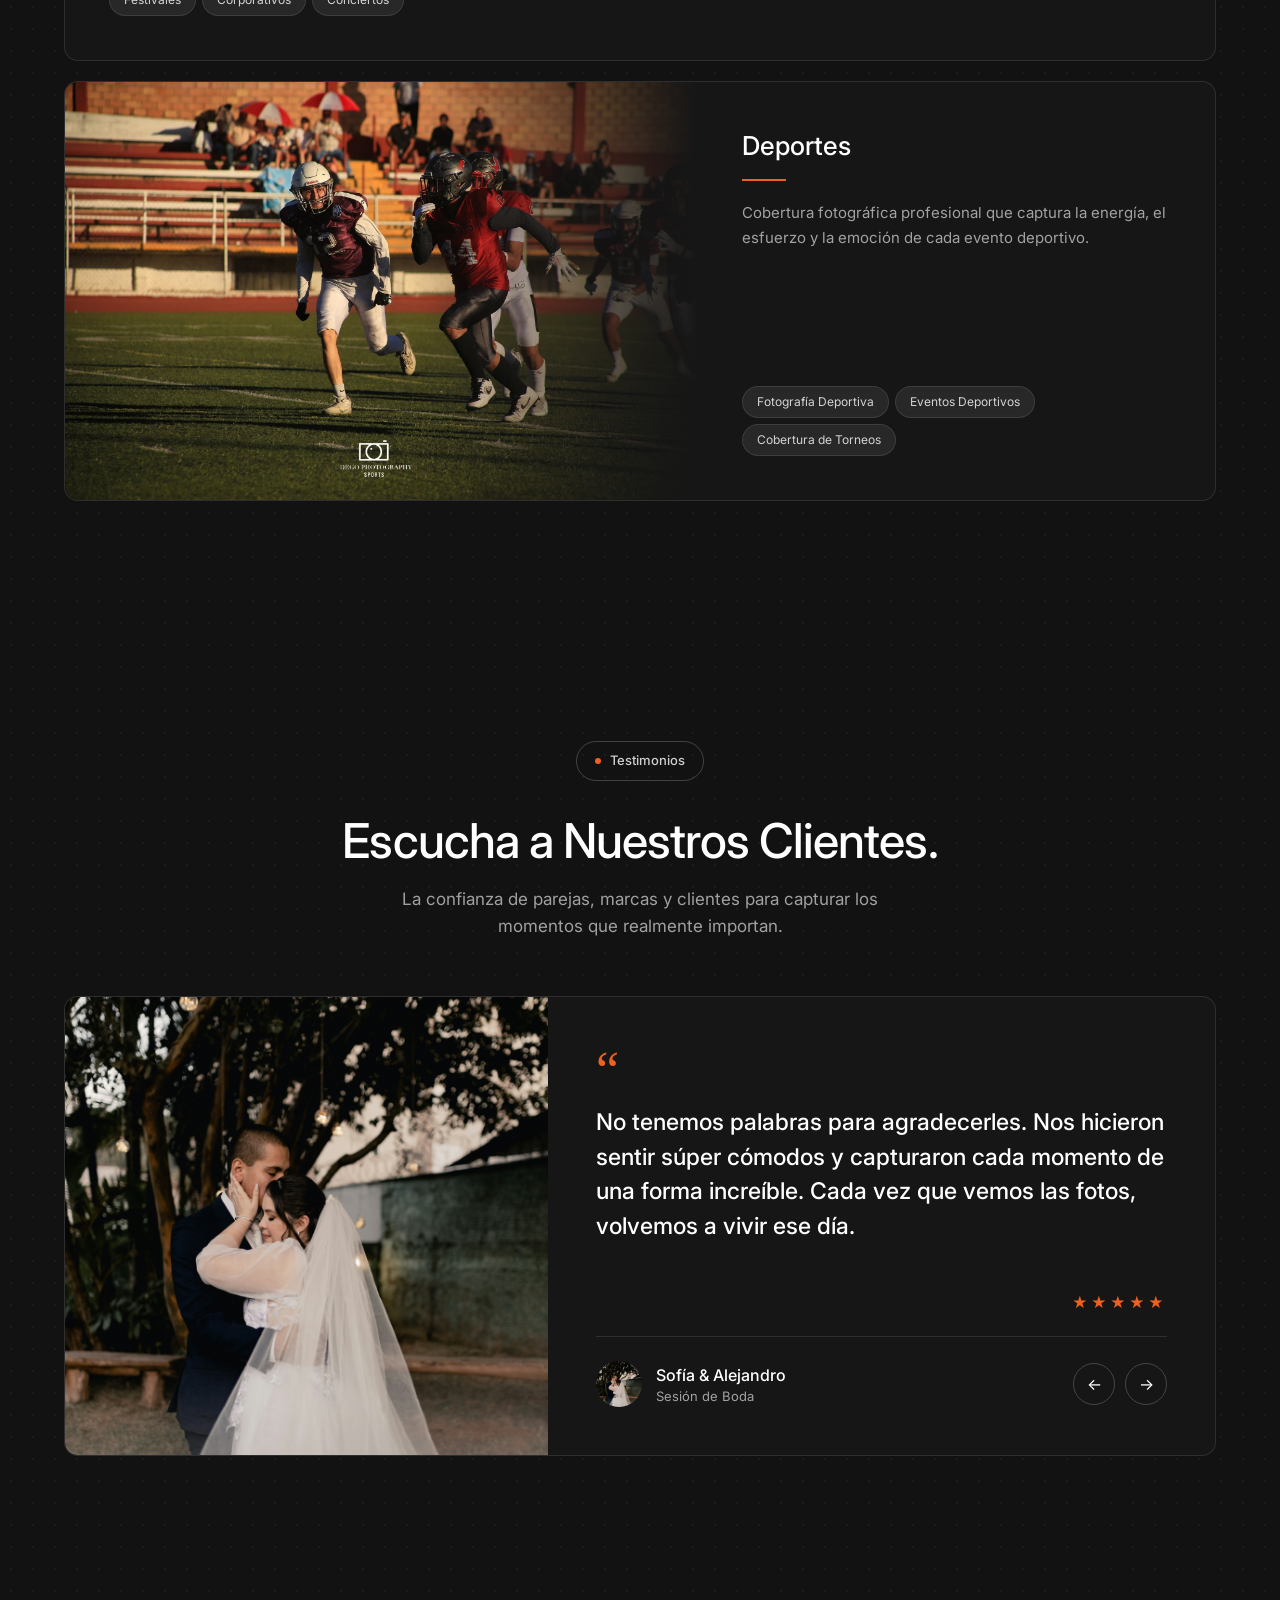
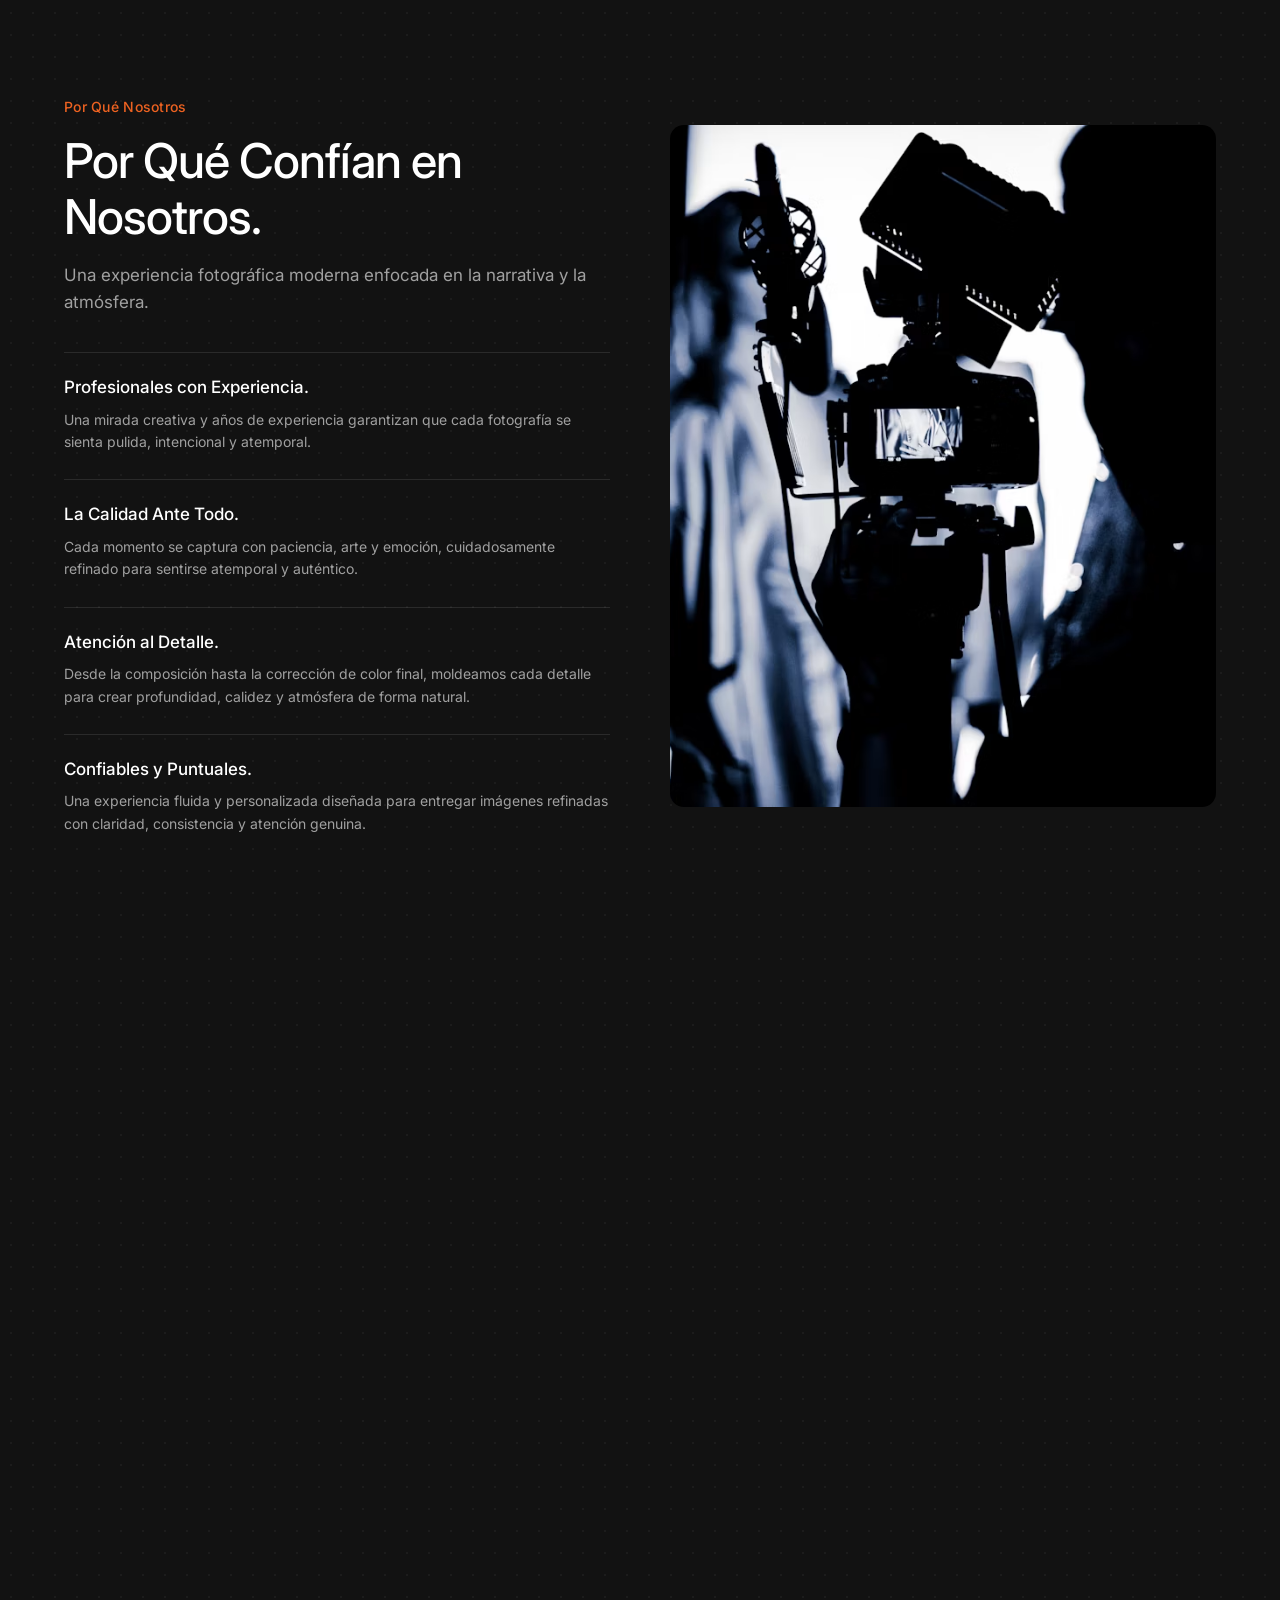
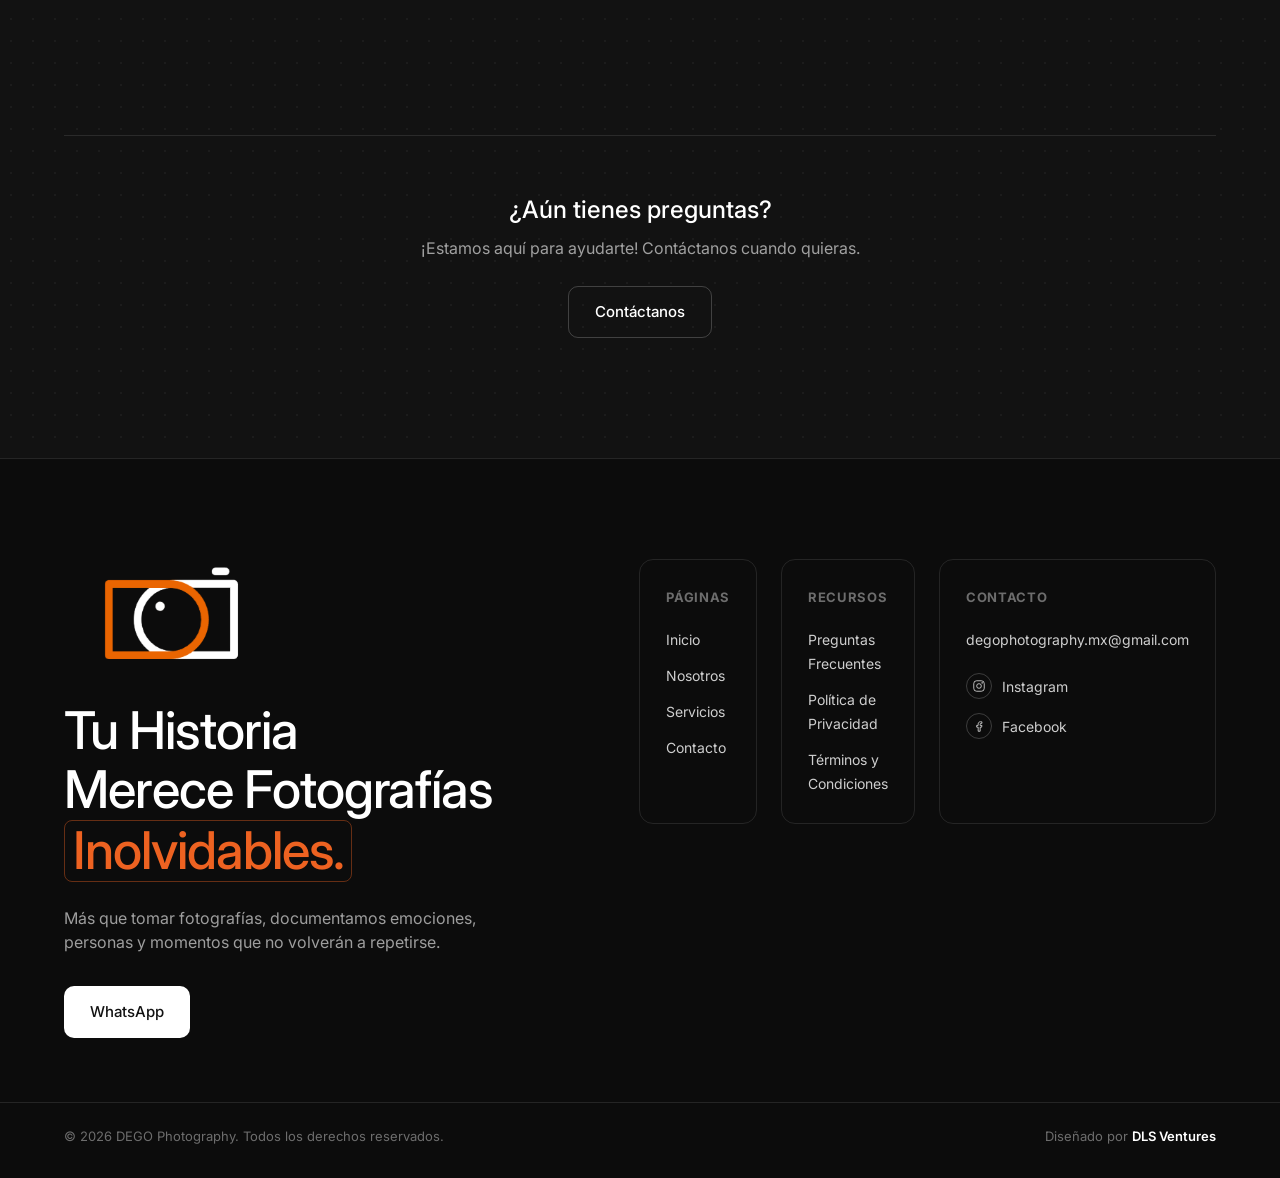
==== commit a0de2b40: "Unify site architecture around a single category card component Retires the old services mosaic and " ====
--- a/index.html
+++ b/index.html
@@ -20,7 +20,6 @@
     <nav class="main-nav" id="mainNav">
       <a href="#hero">Inicio</a>
       <a href="#about">Nosotros</a>
-      <a href="projects/">Proyectos</a>
       <a href="#services">Servicios</a>
       <a href="#contact">Contacto</a>
     </nav>
@@ -46,7 +45,7 @@
           <a href="https://wa.me/528443597656?text=Hola%2C%20me%20gustar%C3%ADa%20obtener%20m%C3%A1s%20informaci%C3%B3n%20sobre%20sus%20servicios." target="_blank" rel="noopener" class="btn btn-primary">
             <span class="btn-label"><span>WhatsApp</span><span>WhatsApp</span></span>
           </a>
-          <a href="projects/" class="btn btn-outline">
+          <a href="#services" class="btn btn-outline">
             <span class="btn-label"><span>Ver Trabajos</span><span>Ver Trabajos</span></span>
           </a>
         </div>
@@ -109,7 +108,7 @@
           <p class="about-text">En Dego Photography creemos que una fotografía es mucho más que una imagen: es la forma de volver a sentir un instante, recordar a las personas que estuvieron contigo y conservar historias que merecen trascender.</p>
           <p class="about-text soft">Porque cuando el momento termina, una gran fotografía es lo único que permanece.</p>
           <div class="about-actions">
-            <a href="projects/" class="text-link">Más Sobre Nosotros <span class="arrow-ico">&#8599;</span></a>
+            <a href="#services" class="text-link">Más Sobre Nosotros <span class="arrow-ico">&#8599;</span></a>
             <div class="social-row">
               <a href="https://www.instagram.com/dego.photography_/" target="_blank" rel="noopener" aria-label="Instagram"><svg viewBox="0 0 24 24" fill="none" stroke="currentColor" stroke-width="1.5"><rect x="3" y="3" width="18" height="18" rx="5"/><circle cx="12" cy="12" r="4"/><circle cx="17.3" cy="6.7" r="0.6" fill="currentColor"/></svg></a>
               <a href="https://www.facebook.com/profile.php?id=100083076473366&amp;locale=es_LA" target="_blank" rel="noopener" aria-label="Facebook"><svg viewBox="0 0 24 24" fill="none" stroke="currentColor" stroke-width="1.5"><path d="M14 21v-7h2.5l.5-3H14V9c0-.9.3-1.5 1.6-1.5H17V4.8c-.3 0-1.3-.1-2.4-.1-2.4 0-4 1.5-4 4.1V11H8v3h2.6v7H14z"/></svg></a>
@@ -128,7 +127,7 @@
     </div>
   </section>
 
-  <!-- SERVICES -->
+  <!-- SERVICES / CATEGORIES -->
   <section class="services" id="services">
     <div class="container">
       <div class="section-head center reveal">
@@ -136,155 +135,85 @@
         <h2 class="section-title">Lo que hacemos.</h2>
         <p class="section-sub">Creamos fotografías que preservan emociones, cuentan historias y convierten momentos irrepetibles en recuerdos para toda la vida.</p>
       </div>
-      <div class="services-grid reveal">
-        <a href="/servicios/bodas/" class="service-card-link">
-        <div class="service-card">
-          <img src="assets/img/service-wedding.avif" alt="Bodas" style="object-position: center 25%;">
-          <div class="service-overlay">
-            <svg class="service-icon" viewBox="0 0 24 24" fill="none" stroke="currentColor" stroke-width="1.6"><circle cx="8.5" cy="15" r="5.5"/><circle cx="15.5" cy="15" r="5.5"/></svg>
+      <div class="category-list reveal">
+        <a href="/servicios/bodas/" class="category-card">
+          <div class="category-img"><img src="assets/img/service-wedding.avif" alt="Bodas" style="object-position: center 25%;"></div>
+          <div class="category-info">
             <h3>Bodas</h3>
+            <span class="category-rule"></span>
             <p>Historias de amor contadas con autenticidad, emoción y cada detalle que hace único tu gran día.</p>
             <div class="service-tags">
               <span>Cobertura Completa</span><span>Bodas de Destino</span><span>Narrativa Cinematográfica</span>
             </div>
           </div>
-        </div>
-        </a>
-        <a href="/servicios/eventos-sociales/" class="service-card-link">
-        <div class="service-card">
-          <img src="assets/img/service-social.jpg" alt="Eventos Sociales" style="object-position: center 15%;">
-          <div class="service-overlay">
-            <svg class="service-icon" viewBox="0 0 24 24" fill="none" stroke="currentColor" stroke-width="1.5"><circle cx="9" cy="8" r="3"/><circle cx="16" cy="9" r="2.5"/><path d="M4 20c0-3 2.5-5 5-5s5 2 5 5M14 20c0-2 1.5-4 4-4s4.5 1.5 4.5 4"/></svg>
+        </a>
+        <a href="/servicios/eventos-sociales/" class="category-card">
+          <div class="category-img"><img src="assets/img/service-social.jpg" alt="Eventos Sociales" style="object-position: center 15%;"></div>
+          <div class="category-info">
             <h3>Eventos Sociales</h3>
+            <span class="category-rule"></span>
             <p>Capturamos los momentos más importantes de tu familia con un estilo elegante, natural y lleno de emoción.</p>
             <div class="service-tags">
               <span>Bautizos</span><span>Cumpleaños</span><span>Graduaciones</span>
             </div>
           </div>
-        </div>
-        </a>
-        <a href="/servicios/xv-anos/" class="service-card-link">
-        <div class="service-card">
-          <img src="assets/img/service-xv.jpg" alt="XV Años">
-          <div class="service-overlay">
-            <svg class="service-icon" viewBox="0 0 24 24" fill="none" stroke="currentColor" stroke-width="1.5"><rect x="4" y="3" width="16" height="18" rx="2"/><path d="M8 8h8M8 12h8M8 16h4"/></svg>
+        </a>
+        <a href="/servicios/xv-anos/" class="category-card">
+          <div class="category-img"><img src="assets/img/service-xv.jpg" alt="XV Años"></div>
+          <div class="category-info">
             <h3>XV Años</h3>
+            <span class="category-rule"></span>
             <p>Capturamos la ilusión, la elegancia y cada detalle de un día que solo se vive una vez.</p>
             <div class="service-tags">
               <span>Sesión Previa</span><span>Cobertura Completa</span><span>Editorial</span>
             </div>
           </div>
-        </div>
-        </a>
-        <a href="/servicios/books/" class="service-card-link">
-        <div class="service-card">
-          <img src="assets/img/service-portrait.jpg" alt="Books" style="object-position: center 20%;">
-          <div class="service-overlay">
-            <svg class="service-icon" viewBox="0 0 24 24" fill="none" stroke="currentColor" stroke-width="1.5"><path d="M12 6c-1.5-1.2-4-2-7-2v14c3 0 5.5.8 7 2 1.5-1.2 4-2 7-2V4c-3 0-5.5.8-7 2z"/><path d="M12 6v14"/></svg>
+        </a>
+        <a href="/servicios/books/" class="category-card">
+          <div class="category-img"><img src="assets/img/service-portrait.jpg" alt="Books" style="object-position: center 20%;"></div>
+          <div class="category-info">
             <h3>Books</h3>
+            <span class="category-rule"></span>
             <p>Retratos profesionales para modelos, artistas, emprendedores y marca personal con una estética moderna.</p>
             <div class="service-tags">
               <span>Marca Personal</span><span>Modelaje</span><span>Retrato Editorial</span>
             </div>
           </div>
-        </div>
-        </a>
-        <a href="/servicios/fotografia-comercial/" class="service-card-link">
-        <div class="service-card">
-          <img src="assets/img/service-commercial.jpg" alt="Fotografía Comercial" style="object-position: center 30%;">
-          <div class="service-overlay">
-            <svg class="service-icon" viewBox="0 0 24 24" fill="none" stroke="currentColor" stroke-width="1.5"><path d="M6 8h12l-1 12H7L6 8z"/><path d="M9 8V6a3 3 0 0 1 6 0v2"/></svg>
+        </a>
+        <a href="/servicios/fotografia-comercial/" class="category-card">
+          <div class="category-img"><img src="assets/img/service-commercial.jpg" alt="Fotografía Comercial" style="object-position: center 30%;"></div>
+          <div class="category-info">
             <h3>Fotografía Comercial</h3>
+            <span class="category-rule"></span>
             <p>Creamos imágenes que ayudan a vender productos, servicios y fortalecer la identidad visual de tu marca.</p>
             <div class="service-tags">
               <span>Producto</span><span>E-commerce</span><span>Corporativo</span>
             </div>
           </div>
-        </div>
-        </a>
-        <a href="/servicios/eventos-especiales/" class="service-card-link">
-        <div class="service-card">
-          <img src="assets/img/carousel-4.jpg" alt="Eventos Especiales" style="object-position: center 80%;">
-          <div class="service-overlay">
-            <svg class="service-icon" viewBox="0 0 24 24" fill="none" stroke="currentColor" stroke-width="1.5"><rect x="9" y="3" width="6" height="10" rx="3"/><path d="M6 11a6 6 0 0 0 12 0M12 17v4M9 21h6"/></svg>
+        </a>
+        <a href="/servicios/eventos-especiales/" class="category-card">
+          <div class="category-img"><img src="assets/img/carousel-4.jpg" alt="Eventos Especiales" style="object-position: center 80%;"></div>
+          <div class="category-info">
             <h3>Eventos Especiales</h3>
+            <span class="category-rule"></span>
             <p>Cobertura profesional para festivales, conciertos, eventos empresariales y experiencias únicas.</p>
             <div class="service-tags">
               <span>Festivales</span><span>Corporativos</span><span>Conciertos</span>
             </div>
           </div>
-        </div>
-        </a>
-        <a href="/servicios/deportes/" class="service-card-link">
-        <div class="service-card service-card-wide">
-          <img src="assets/img/service-sports.jpg" alt="Deportes" style="object-position: center 30%;">
-          <div class="service-overlay">
-            <svg class="service-icon" viewBox="0 0 24 24" fill="none" stroke="currentColor" stroke-width="1.5"><path d="M8 3h8v3a4 4 0 0 1-8 0V3z"/><path d="M4 4h4v2a3 3 0 0 1-4 3M20 4h-4v2a3 3 0 0 0 4 3"/><path d="M12 10v5M9 20h6M10 15h4l1 5H9l1-5z"/></svg>
+        </a>
+        <a href="/servicios/deportes/" class="category-card">
+          <div class="category-img"><img src="assets/img/service-sports.jpg" alt="Deportes" style="object-position: center 30%;"></div>
+          <div class="category-info">
             <h3>Deportes</h3>
+            <span class="category-rule"></span>
             <p>Cobertura fotográfica profesional que captura la energía, el esfuerzo y la emoción de cada evento deportivo.</p>
             <div class="service-tags">
               <span>Fotografía Deportiva</span><span>Eventos Deportivos</span><span>Cobertura de Torneos</span>
             </div>
           </div>
-        </div>
-        </a>
-      </div>
-    </div>
-  </section>
-
-  <!-- SELECTED WORK -->
-  <section class="work" id="work">
-    <div class="container">
-      <div class="section-head center reveal">
-        <p class="eyebrow-pill"><span class="dot"></span>Trabajos Seleccionados</p>
-        <h2 class="section-title">Fotos Que Se Quedan Contigo.</h2>
-        <p class="section-sub">En Dego Photography creemos que una fotografía tiene el poder de conservar emociones, personas y momentos que el tiempo no puede repetir.</p>
-      </div>
-      <div class="work-list reveal">
-        <a href="projects/the-durand-family/" class="work-card">
-          <div class="work-img"><img src="assets/img/xv-fernanda.jpg" alt="XV de Fernanda"></div>
-          <div class="work-info">
-            <span class="tag">XV Años</span>
-            <h3>XV de Fernanda</h3>
-            <span class="tag-rule"></span>
-            <p>Cada fotografía conserva un instante irrepetible. Juntas cuentan la historia de un día que quedará para siempre en la memoria de quienes lo vivieron.</p>
-            <div class="work-meta"><span>Saltillo, Coahuila</span></div>
-          </div>
-        </a>
-        <a href="projects/emma-laurent/" class="work-card">
-          <div class="work-img"><img src="assets/img/baptism-tadeo.jpg" alt="El Bautizo de Tadeo" style="object-position: center 40%;"></div>
-          <div class="work-info">
-            <span class="tag">Bautizo</span>
-            <h3>El Bautizo de Tadeo</h3>
-            <span class="tag-rule"></span>
-            <p>Un día lleno de fe, amor y la compañía de quienes hacen especial cada etapa de la vida.</p>
-            <div class="work-meta"><span>Saltillo, Coahuila</span></div>
-          </div>
-        </a>
-        <a href="projects/a-timeless-promise/" class="work-card">
-          <div class="work-img"><img src="assets/img/wedding-sofia-alejandro.jpg" alt="Sofía &amp; Alejandro"></div>
-          <div class="work-info">
-            <span class="tag">Boda</span>
-            <h3>Sofía &amp; Alejandro</h3>
-            <span class="tag-rule"></span>
-            <p>Una historia de amor contada a través de miradas, sonrisas y esos pequeños momentos que hicieron de este día algo inolvidable.</p>
-            <div class="work-meta"><span>Saltillo, Coahuila</span></div>
-          </div>
-        </a>
-        <a href="projects/into-the-wild/" class="work-card">
-          <div class="work-img"><img src="assets/img/festival-navideno.jpg" alt="Festival Navideño Art Class"></div>
-          <div class="work-info">
-            <span class="tag">Evento Especial</span>
-            <h3>Festival Navideño Art Class</h3>
-            <span class="tag-rule"></span>
-            <p>Una celebración llena de creatividad, talento y espíritu navideño, donde cada presentación, sonrisa y detalle fue capturado para conservar la magia de este día inolvidable.</p>
-            <div class="work-meta"><span>Saltillo, Coahuila</span></div>
-          </div>
-        </a>
-      </div>
-      <a href="projects/" class="btn btn-outline center reveal">
-        <span class="btn-label"><span>Ver Todos los Trabajos</span><span>Ver Todos los Trabajos</span></span>
-      </a>
+        </a>
+      </div>
     </div>
   </section>
 
@@ -412,7 +341,6 @@
         <ul>
           <li><a href="#hero">Inicio</a></li>
           <li><a href="#about">Nosotros</a></li>
-          <li><a href="projects/">Proyectos</a></li>
           <li><a href="#services">Servicios</a></li>
           <li><a href="#contact">Contacto</a></li>
         </ul>
--- a/css/style.css
+++ b/css/style.css
@@ -222,73 +222,42 @@
 .section-head.center .section-title,
 .section-head.center .section-sub { margin-left: auto; margin-right: auto; }
 
-.work-list { display: flex; flex-direction: column; gap: 20px; }
-.work-card {
+/* ---------- Categories (unified category card) ---------- */
+.category-list { display: flex; flex-direction: column; gap: 20px; }
+.category-card {
   display: flex; align-items: stretch; height: 420px; border-radius: var(--card-radius); overflow: hidden;
   position: relative; background: #161616; border: 1px solid var(--text-10);
   transition: border-color 0.3s ease;
 }
-.work-card:hover { border-color: var(--text-20); }
-.work-card:nth-child(even) { flex-direction: row-reverse; }
-.work-img { flex: 1 1 55%; overflow: hidden; height: 100%; position: relative; }
-.work-img::after {
+.category-card:hover { border-color: var(--text-20); }
+.category-card:nth-child(even) { flex-direction: row-reverse; }
+.category-img { flex: 1 1 55%; overflow: hidden; height: 100%; position: relative; }
+.category-img::after {
   content: ""; position: absolute; inset: 0; pointer-events: none;
   background: linear-gradient(to right, transparent 55%, #161616 100%);
 }
-.work-card:nth-child(even) .work-img::after {
+.category-card:nth-child(even) .category-img::after {
   background: linear-gradient(to left, transparent 55%, #161616 100%);
 }
-.work-img img { width: 100%; height: 100%; object-fit: cover; display: block; transition: transform 0.6s cubic-bezier(.16,1,.3,1); }
-.work-card:hover .work-img img { transform: scale(1.06); }
-.work-info { flex: 1 1 45%; padding: 44px; display: flex; flex-direction: column; }
-.tag { font-size: 13px; color: var(--text-40); margin-bottom: 14px; }
-.work-info h3 { font-size: 26px; font-weight: 500; }
-.tag-rule { display: block; width: 44px; height: 2px; background: var(--accent); margin: 14px 0 20px; }
-.work-info p { color: var(--text-60); font-size: 15px; line-height: 1.65; }
-.work-meta { display: flex; gap: 8px; margin-top: auto; padding-top: 24px; font-size: 13px; color: var(--text-40); }
-.work-meta span:first-child:not(:only-child)::after { content: "—"; margin-left: 8px; }
-@media (max-width: 800px) {
-  .work-card, .work-card:nth-child(even) { flex-direction: column; height: auto; }
-  .work-img { height: 280px; }
-  .work-info { padding: 30px; }
-}
-
-/* ---------- Services ---------- */
-.services-grid { display: grid; grid-template-columns: repeat(3, 1fr); gap: 16px; }
-.service-card {
-  position: relative; border-radius: var(--card-radius); overflow: hidden;
-  border: 1px solid var(--text-10); aspect-ratio: 1.35 / 1; min-height: 300px;
-}
-.service-card img { position: absolute; inset: 0; width: 100%; height: 100%; object-fit: cover; transition: transform 0.6s cubic-bezier(.16,1,.3,1); }
-.service-card:hover img { transform: scale(1.06); }
-.service-card::after {
-  content: ""; position: absolute; inset: 0; pointer-events: none;
-  background: linear-gradient(rgba(18,18,18,0) 30%, rgba(18,18,18,0.55) 65%, rgba(18,18,18,0.92) 100%);
-}
-.service-overlay { position: absolute; left: 0; right: 0; bottom: 0; padding: 20px; z-index: 2; }
-.service-icon { width: 20px; height: 20px; color: var(--accent); margin-bottom: 10px; }
-.service-overlay h3 { font-size: 17px; font-weight: 500; margin-bottom: 4px; }
-.service-overlay p { font-size: 12.5px; color: var(--text-80); margin-bottom: 12px; }
-.service-tags { display: flex; gap: 6px; overflow: hidden; white-space: nowrap; }
+.category-img img { width: 100%; height: 100%; object-fit: cover; display: block; transition: transform 0.6s cubic-bezier(.16,1,.3,1); }
+.category-card:hover .category-img img { transform: scale(1.06); }
+.category-info { flex: 1 1 45%; padding: 44px; display: flex; flex-direction: column; }
+.category-info h3 { font-size: 26px; font-weight: 500; }
+.category-rule { display: block; width: 44px; height: 2px; background: var(--accent); margin: 14px 0 20px; }
+.category-info p { color: var(--text-60); font-size: 15px; line-height: 1.65; margin-bottom: 22px; }
+.category-info .service-tags { margin-top: auto; }
+.category-info .service-tags span { font-size: 12px; padding: 6px 14px; }
+.service-tags { display: flex; flex-wrap: wrap; gap: 6px; }
 .service-tags span {
   flex-shrink: 0; font-size: 10.5px; color: var(--text-80);
   background: rgba(255,255,255,0.08); backdrop-filter: blur(6px); -webkit-backdrop-filter: blur(6px);
   border: 1px solid var(--text-10); border-radius: 100px; padding: 5px 11px;
 }
-.service-card-wide {
-  grid-column: 1 / -1;
-  aspect-ratio: unset; height: 300px; min-height: 0;
-  background: linear-gradient(135deg, #232323, #161616);
-}
-.service-card-wide .service-overlay { padding: 28px; }
-.service-card-wide .service-icon { width: 26px; height: 26px; margin-bottom: 16px; }
-.service-card-wide h3 { font-size: 26px; margin-bottom: 6px; }
-.service-card-wide p { font-size: 14px; margin-bottom: 18px; }
-.service-card-wide .service-tags { gap: 8px; }
-.service-card-wide .service-tags span { font-size: 12px; padding: 6px 14px; }
-@media (max-width: 1000px) { .services-grid { grid-template-columns: repeat(2, 1fr); } .service-card-wide { grid-column: 1 / -1; } }
-.service-card-link { display: contents; }
-@media (max-width: 600px) { .services-grid { grid-template-columns: 1fr; } }
+@media (max-width: 800px) {
+  .category-card, .category-card:nth-child(even) { flex-direction: column; height: auto; }
+  .category-img { height: 280px; }
+  .category-info { padding: 30px; }
+}
 
 /* ---------- Process ---------- */
 .process-grid { display: grid; grid-template-columns: repeat(3, 1fr); gap: 28px; }
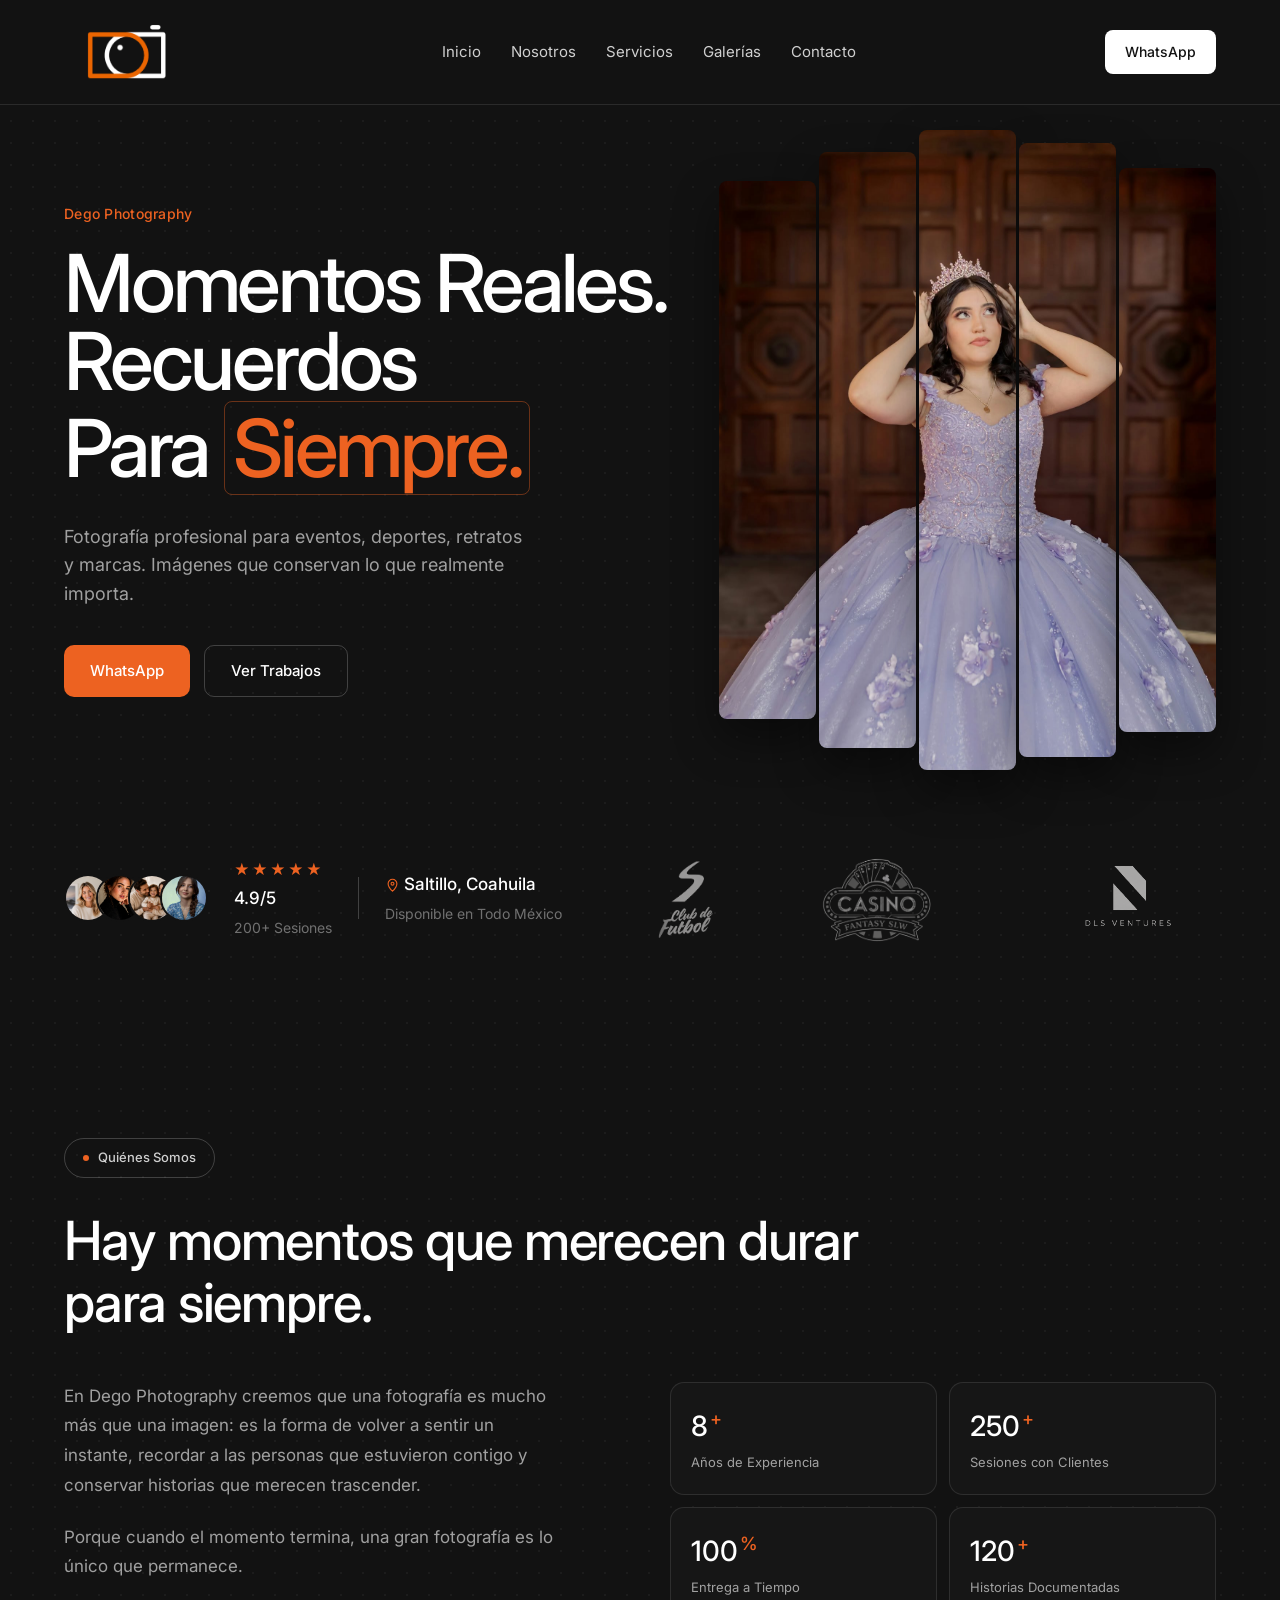
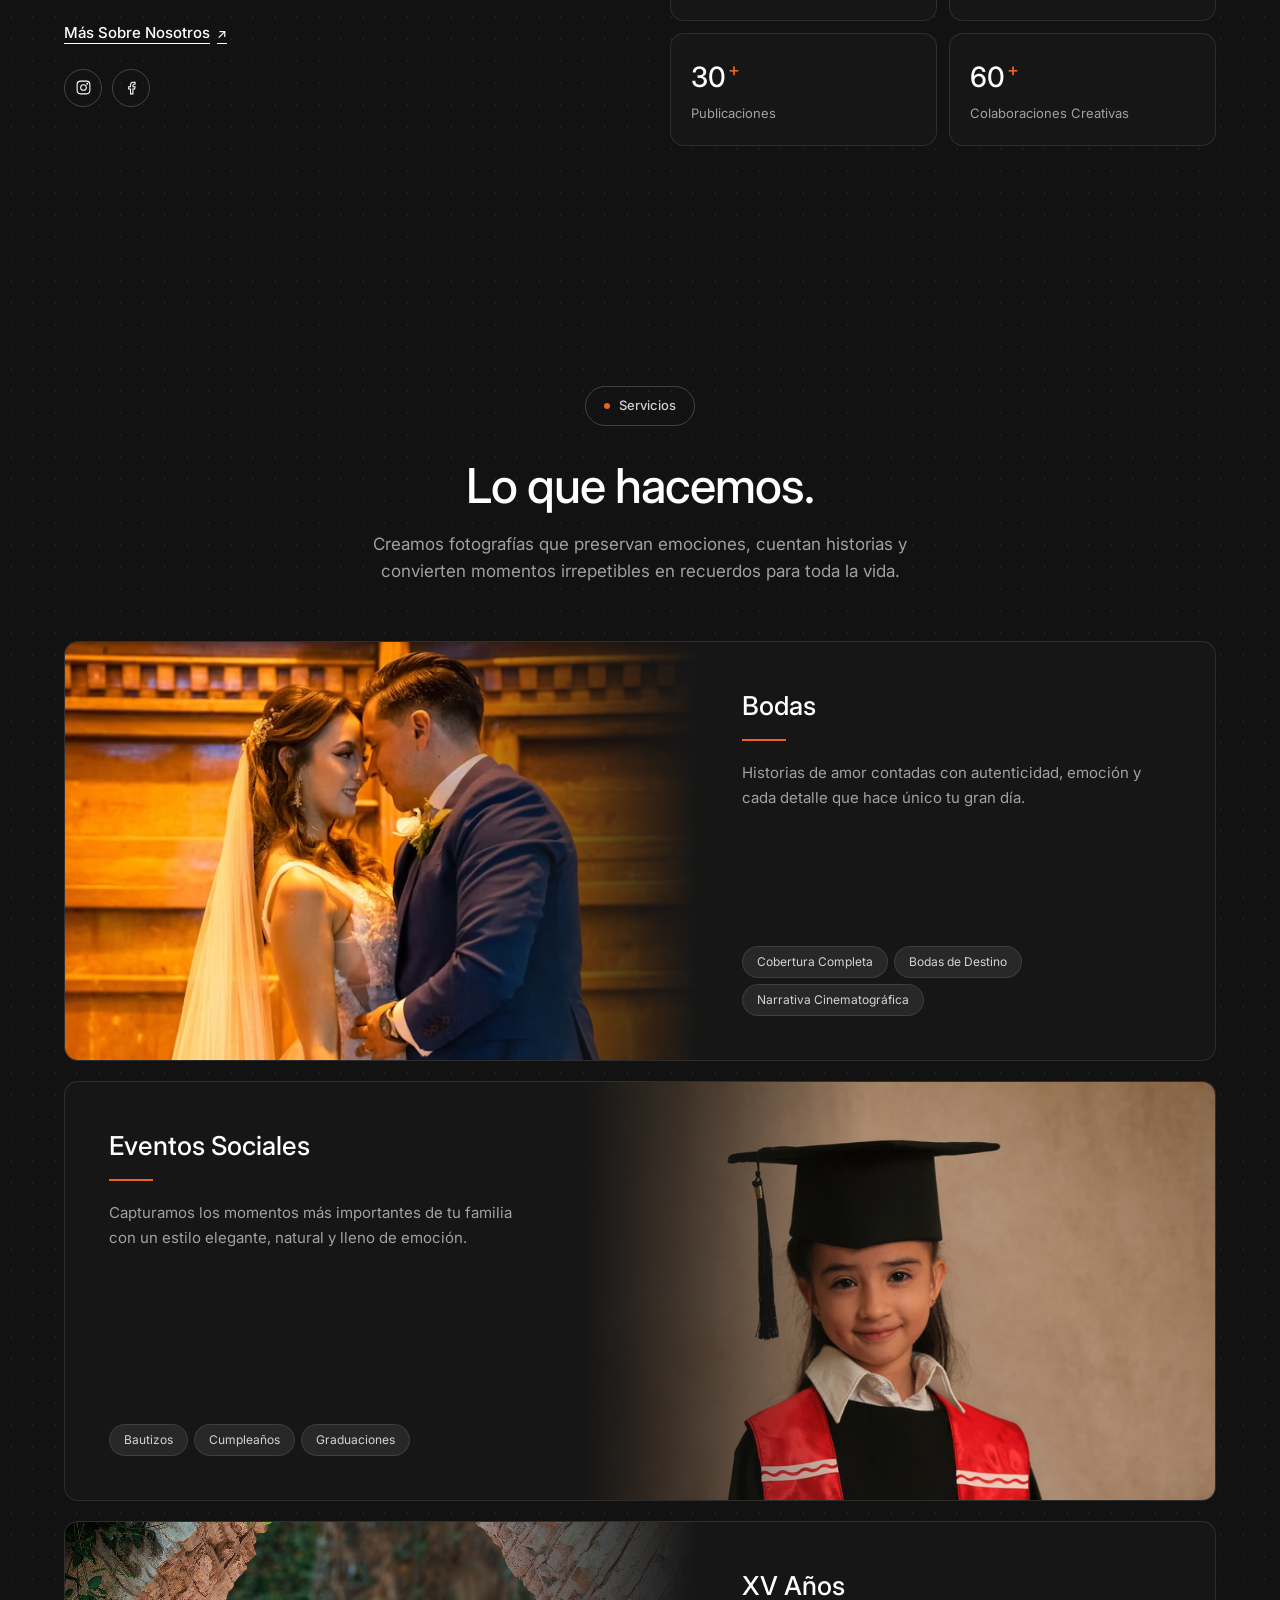
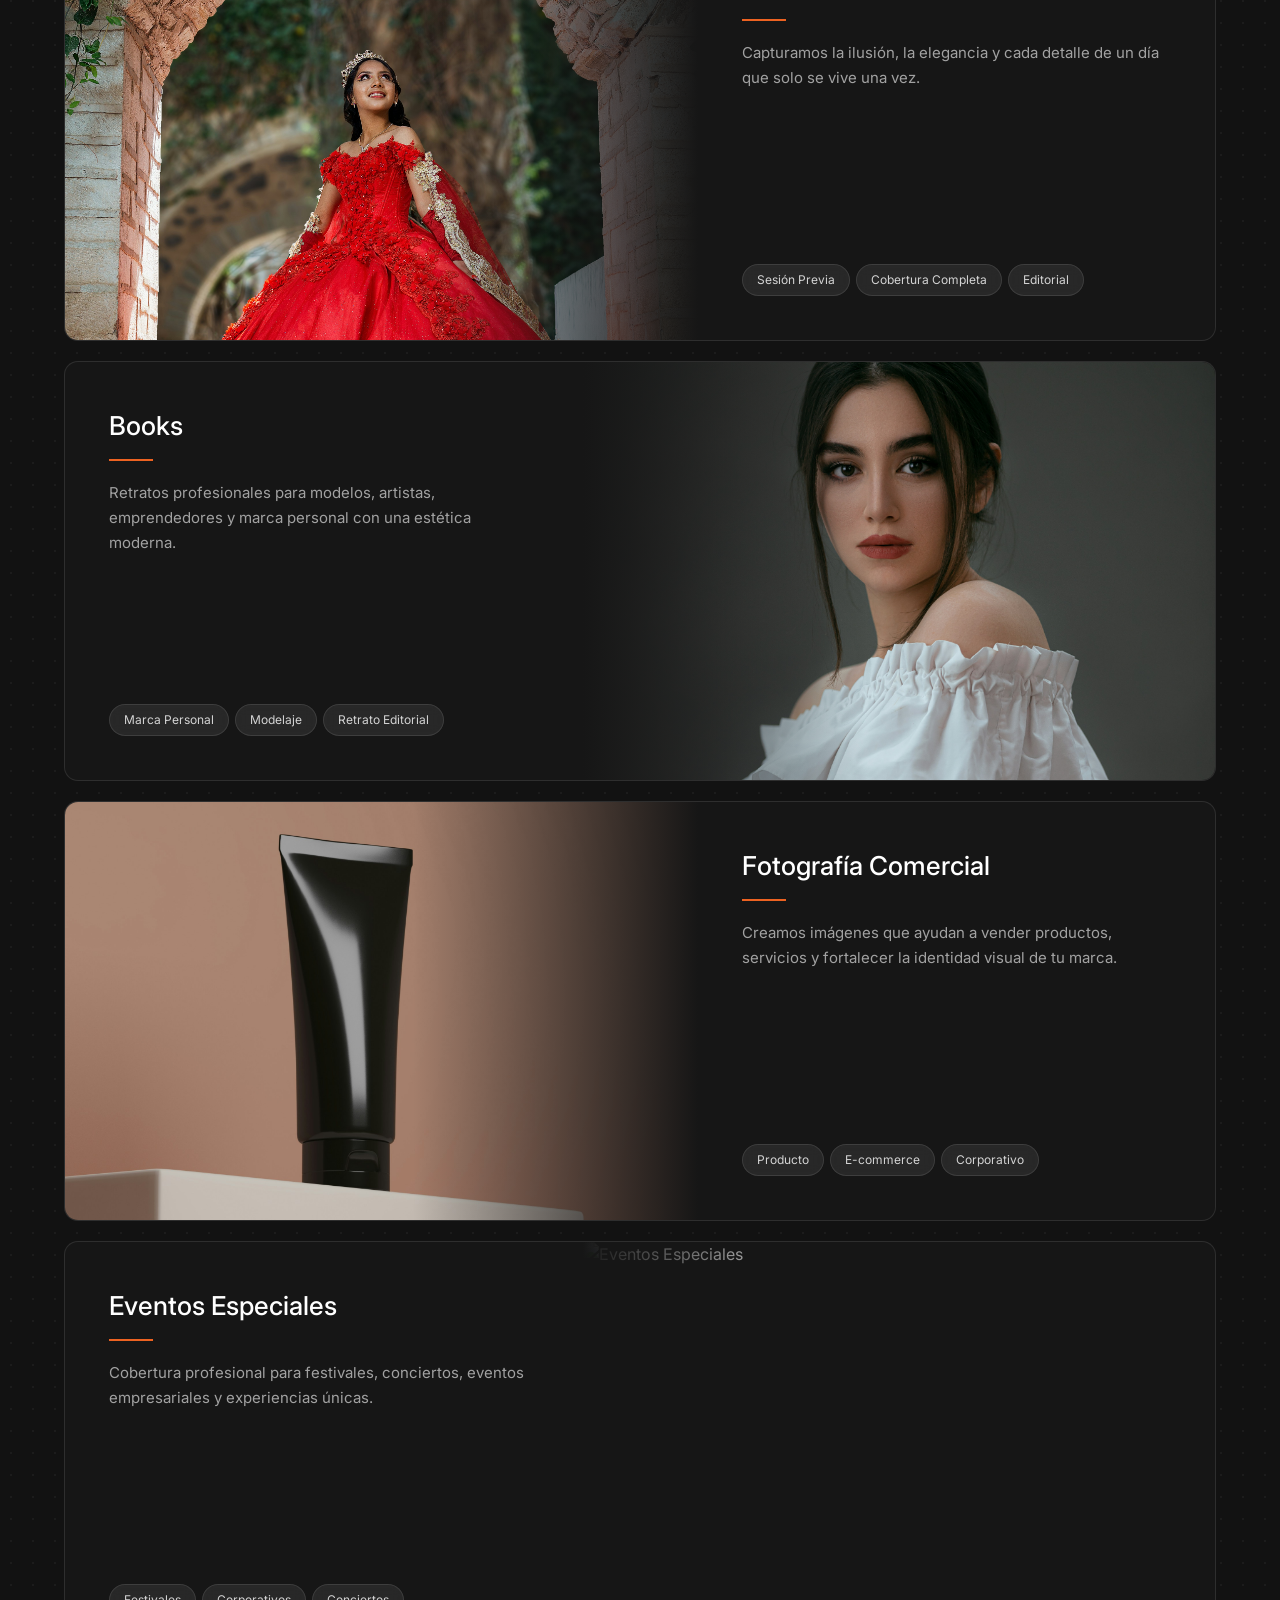
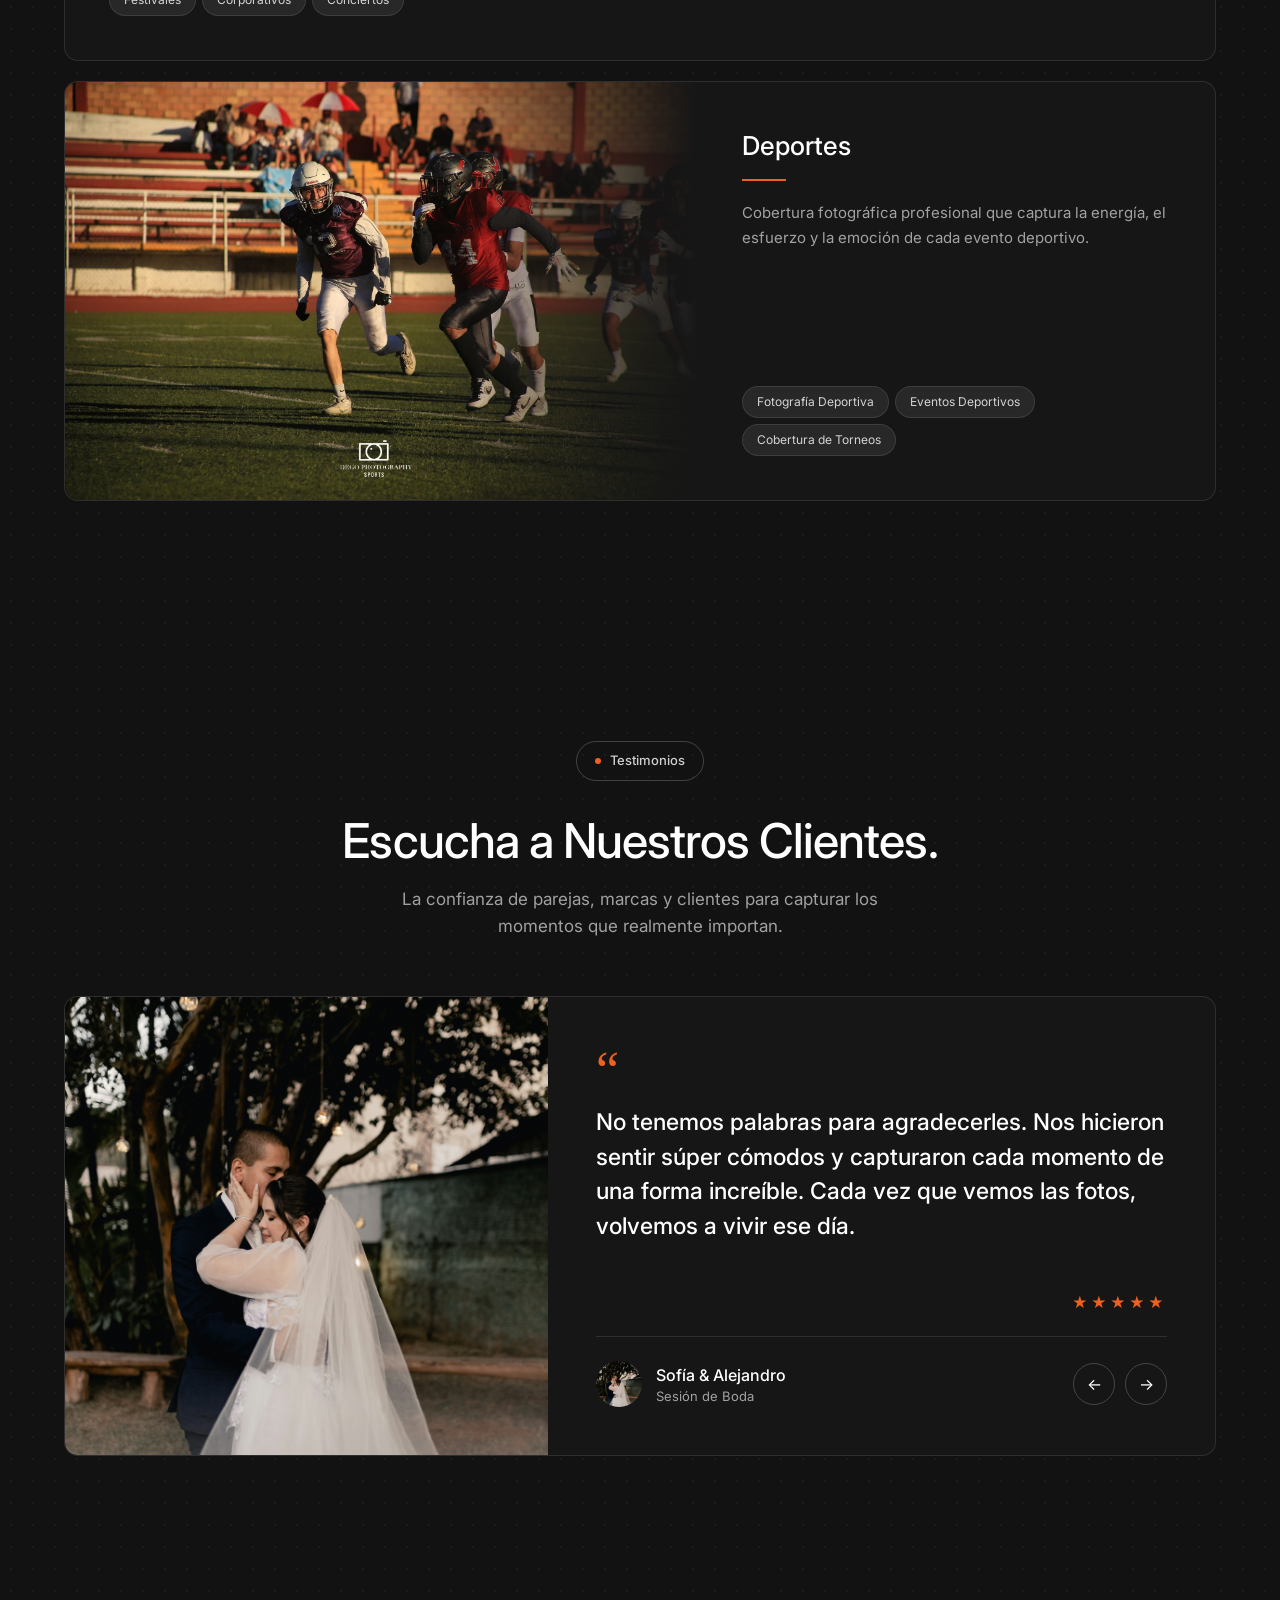
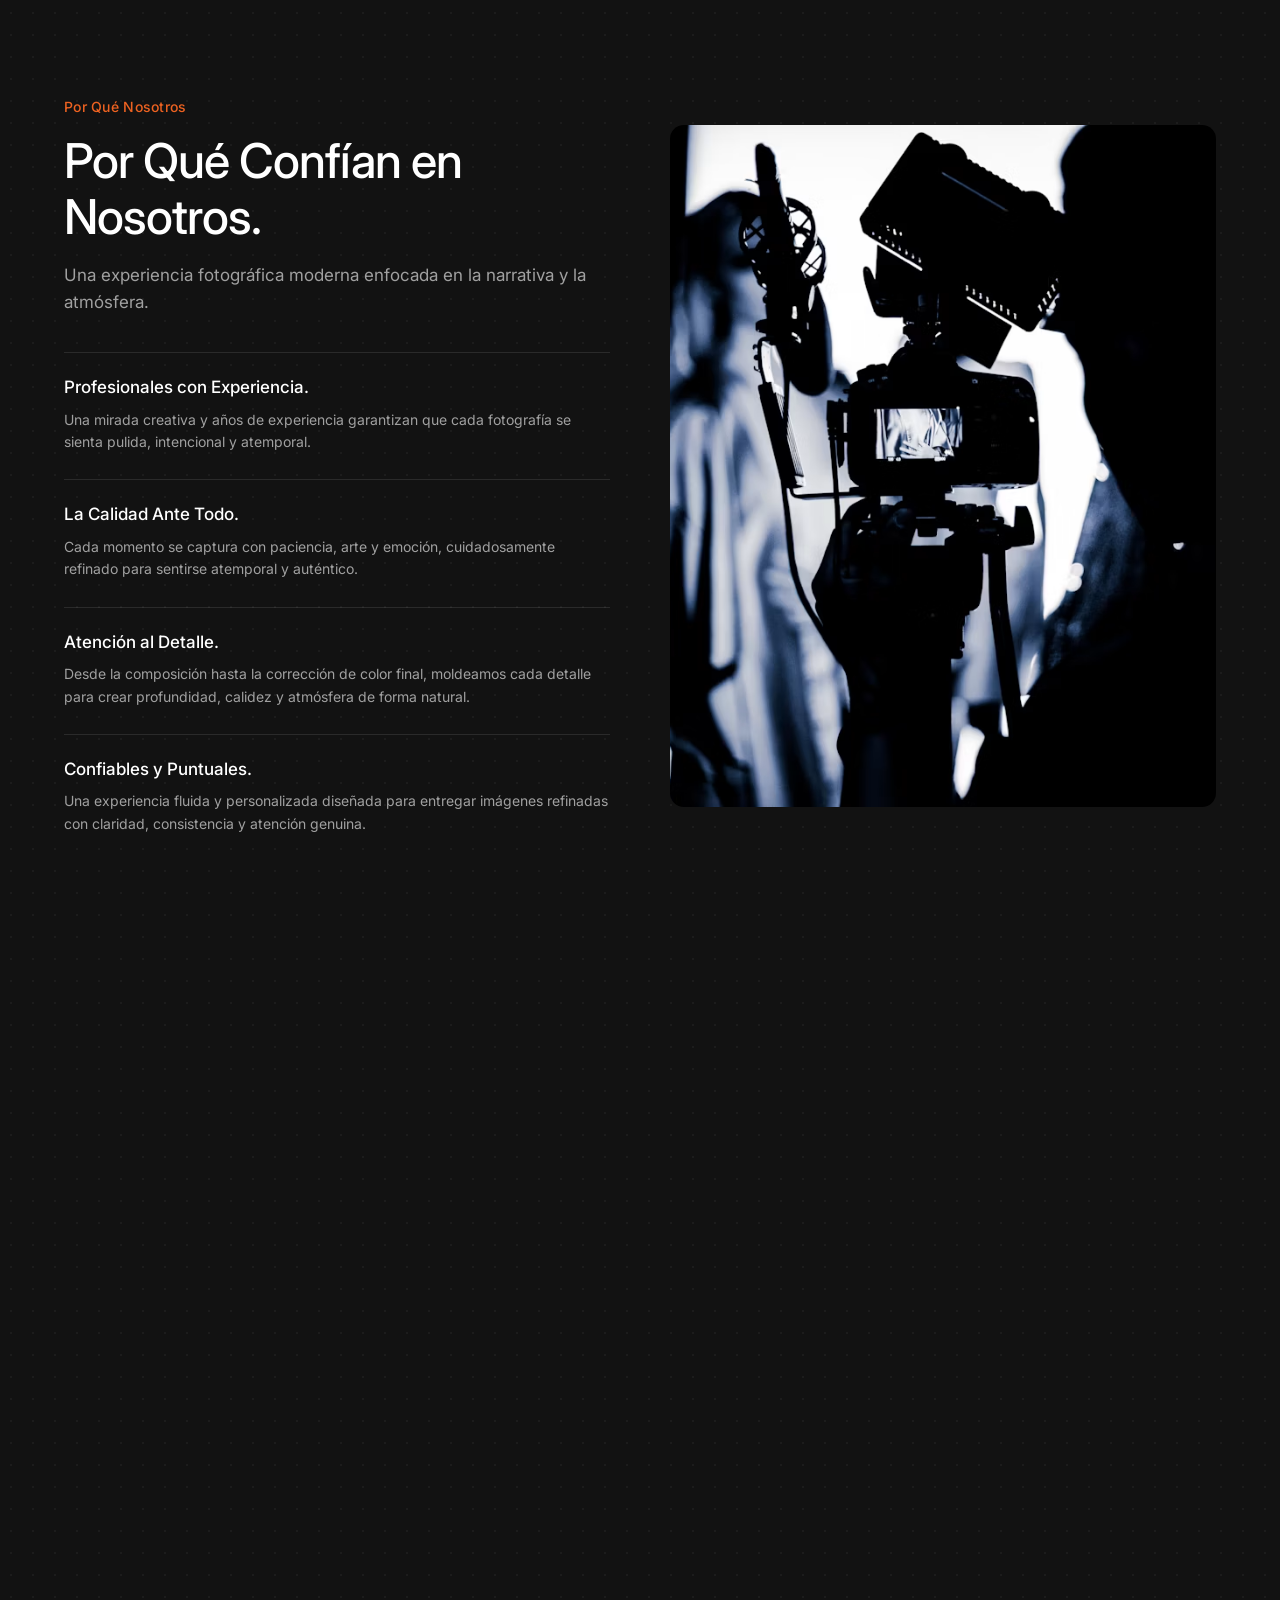
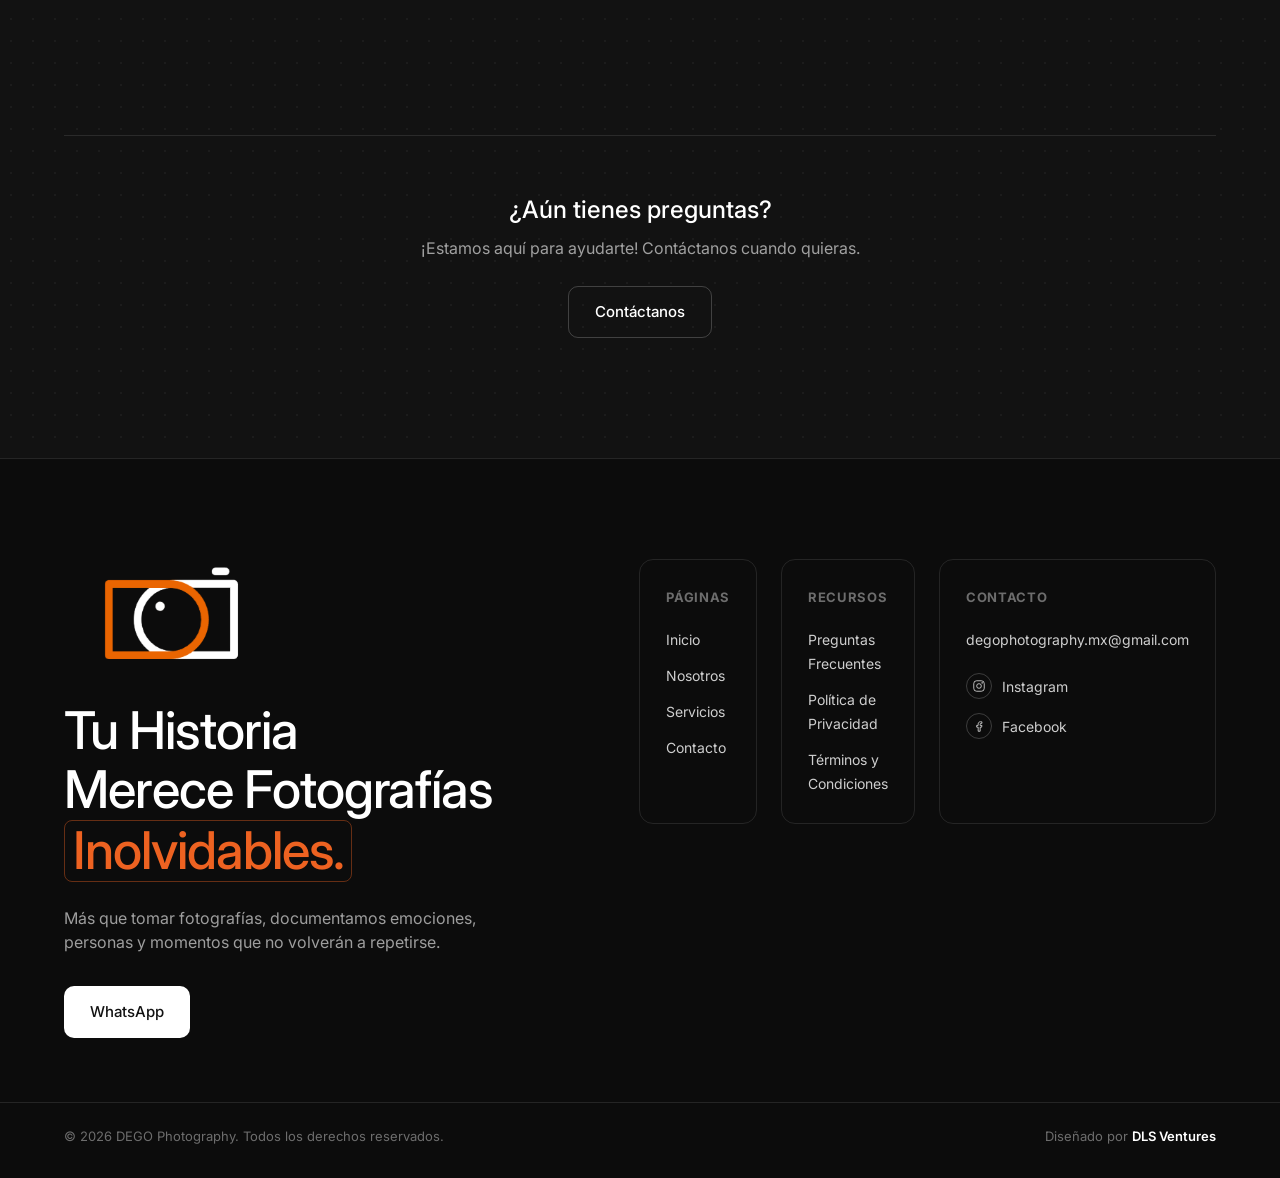
==== commit 0e074519: "Add Galerías page with categories and events, linked from the header Adds /galerias/ driven by a sin" ====
--- a/index.html
+++ b/index.html
@@ -21,6 +21,7 @@
       <a href="#hero">Inicio</a>
       <a href="#about">Nosotros</a>
       <a href="#services">Servicios</a>
+      <a href="/galerias/">Galerías</a>
       <a href="#contact">Contacto</a>
     </nav>
     <a href="https://wa.me/528443597656?text=Hola%2C%20me%20gustar%C3%ADa%20obtener%20m%C3%A1s%20informaci%C3%B3n%20sobre%20sus%20servicios." target="_blank" rel="noopener" class="btn btn-primary nav-cta">
--- a/css/style.css
+++ b/css/style.css
@@ -492,3 +492,27 @@
 .quote-form select option { background: #161616; }
 .quote-form .btn { align-self: flex-start; margin-top: 8px; }
 @media (max-width: 700px) { .form-row { grid-template-columns: 1fr; } }
+
+/* ---------- Galerías page ---------- */
+.gallery-page { padding-top: 160px; }
+.gallery-cards { display: grid; grid-template-columns: repeat(3, 1fr); gap: 20px; }
+.gallery-card {
+  display: flex; flex-direction: column; overflow: hidden; border: 1px solid var(--text-10);
+  border-radius: var(--card-radius); transition: border-color 0.3s ease;
+}
+.gallery-card:hover { border-color: var(--text-20); }
+.gallery-card-img { aspect-ratio: 4 / 3; overflow: hidden; background: var(--text-10); }
+.gallery-card-img img { width: 100%; height: 100%; object-fit: cover; transition: transform 0.6s cubic-bezier(.16,1,.3,1); }
+.gallery-card:hover .gallery-card-img img { transform: scale(1.06); }
+.gallery-card-info { display: flex; flex-direction: column; flex: 1; padding: 24px; }
+.gallery-card-info h2 { font-size: 22px; font-weight: 500; }
+.gallery-card-info p { color: var(--text-60); font-size: 15px; line-height: 1.6; margin-top: 10px; }
+.gallery-card-meta { color: var(--accent); font-size: 13px; margin-top: 16px; }
+.gallery-photos { margin-top: 0; }
+.gallery-back { display: inline-block; margin-top: 48px; font-size: 15px; color: var(--text-60); transition: color 0.25s ease; }
+.gallery-back:hover { color: var(--text); }
+@media (max-width: 900px) {
+  .gallery-page { padding-top: 130px; }
+  .gallery-cards { grid-template-columns: repeat(2, 1fr); }
+}
+@media (max-width: 560px) { .gallery-cards { grid-template-columns: 1fr; } }
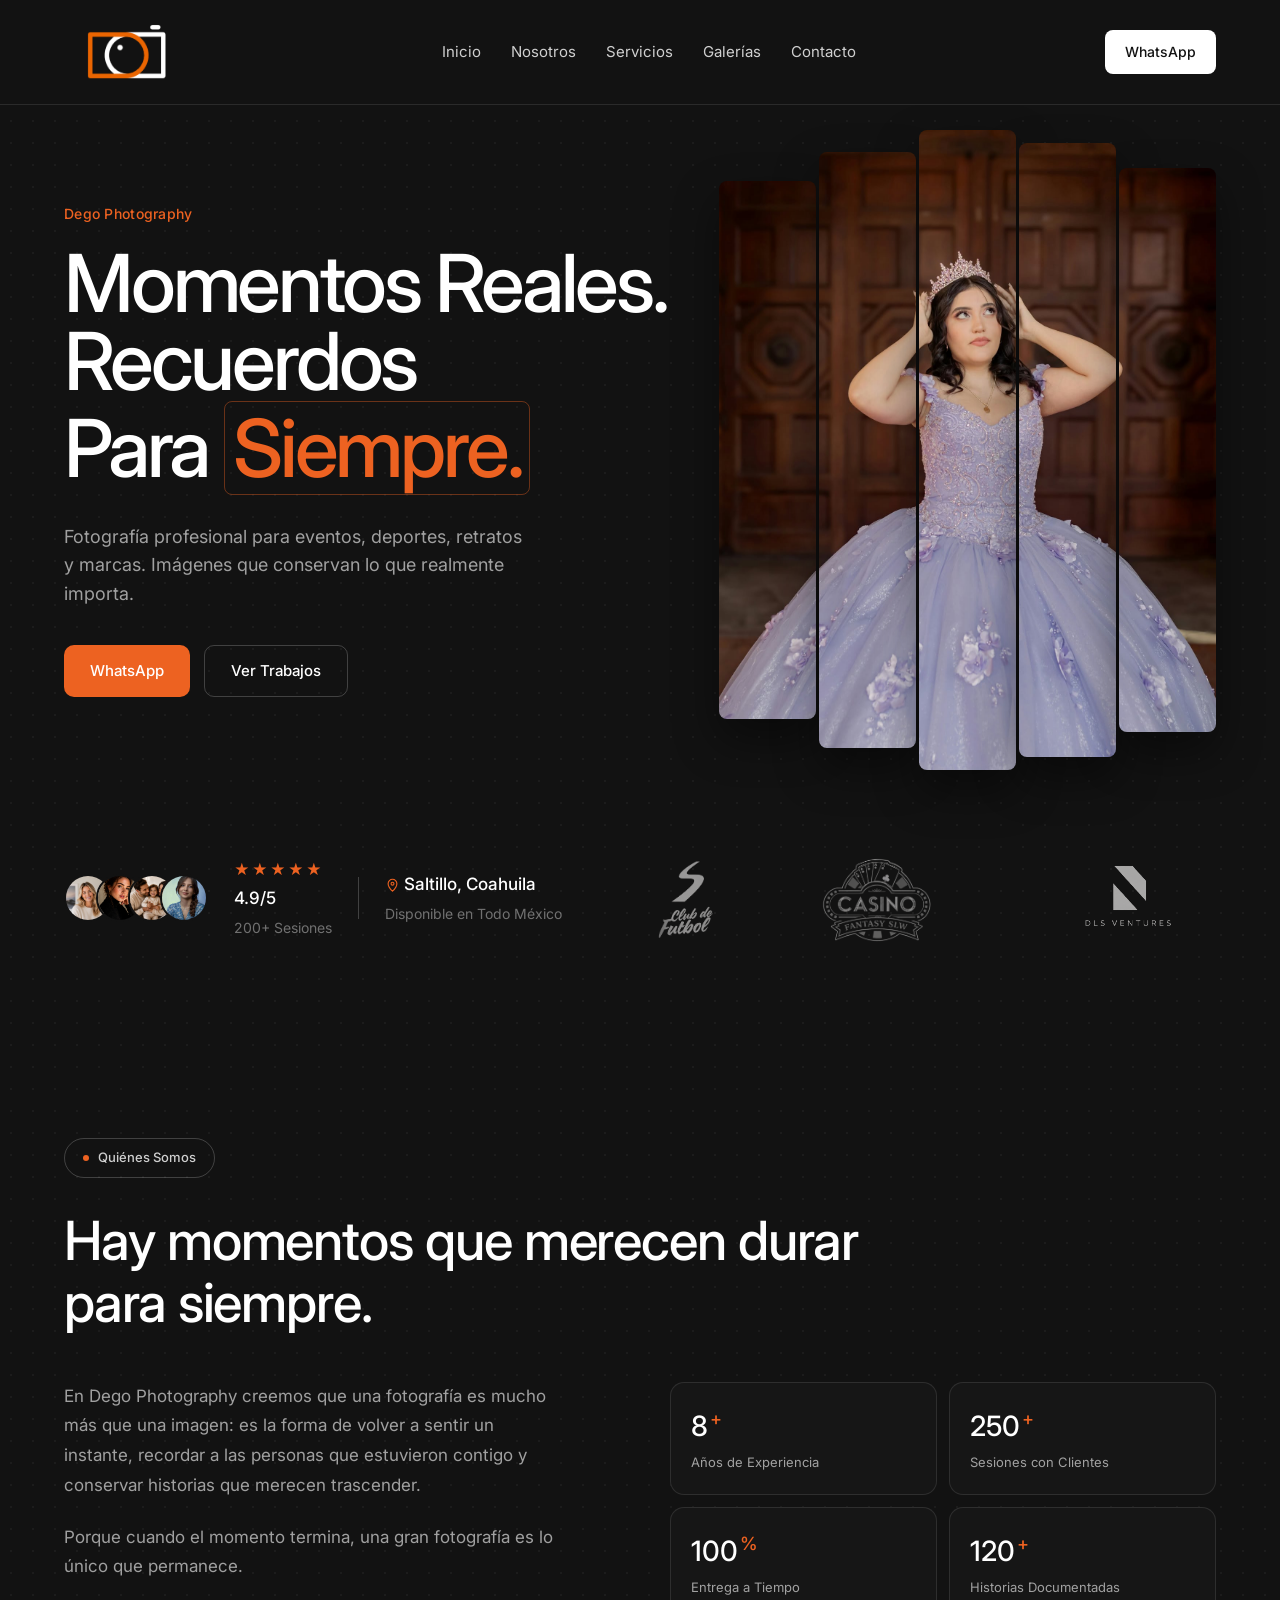
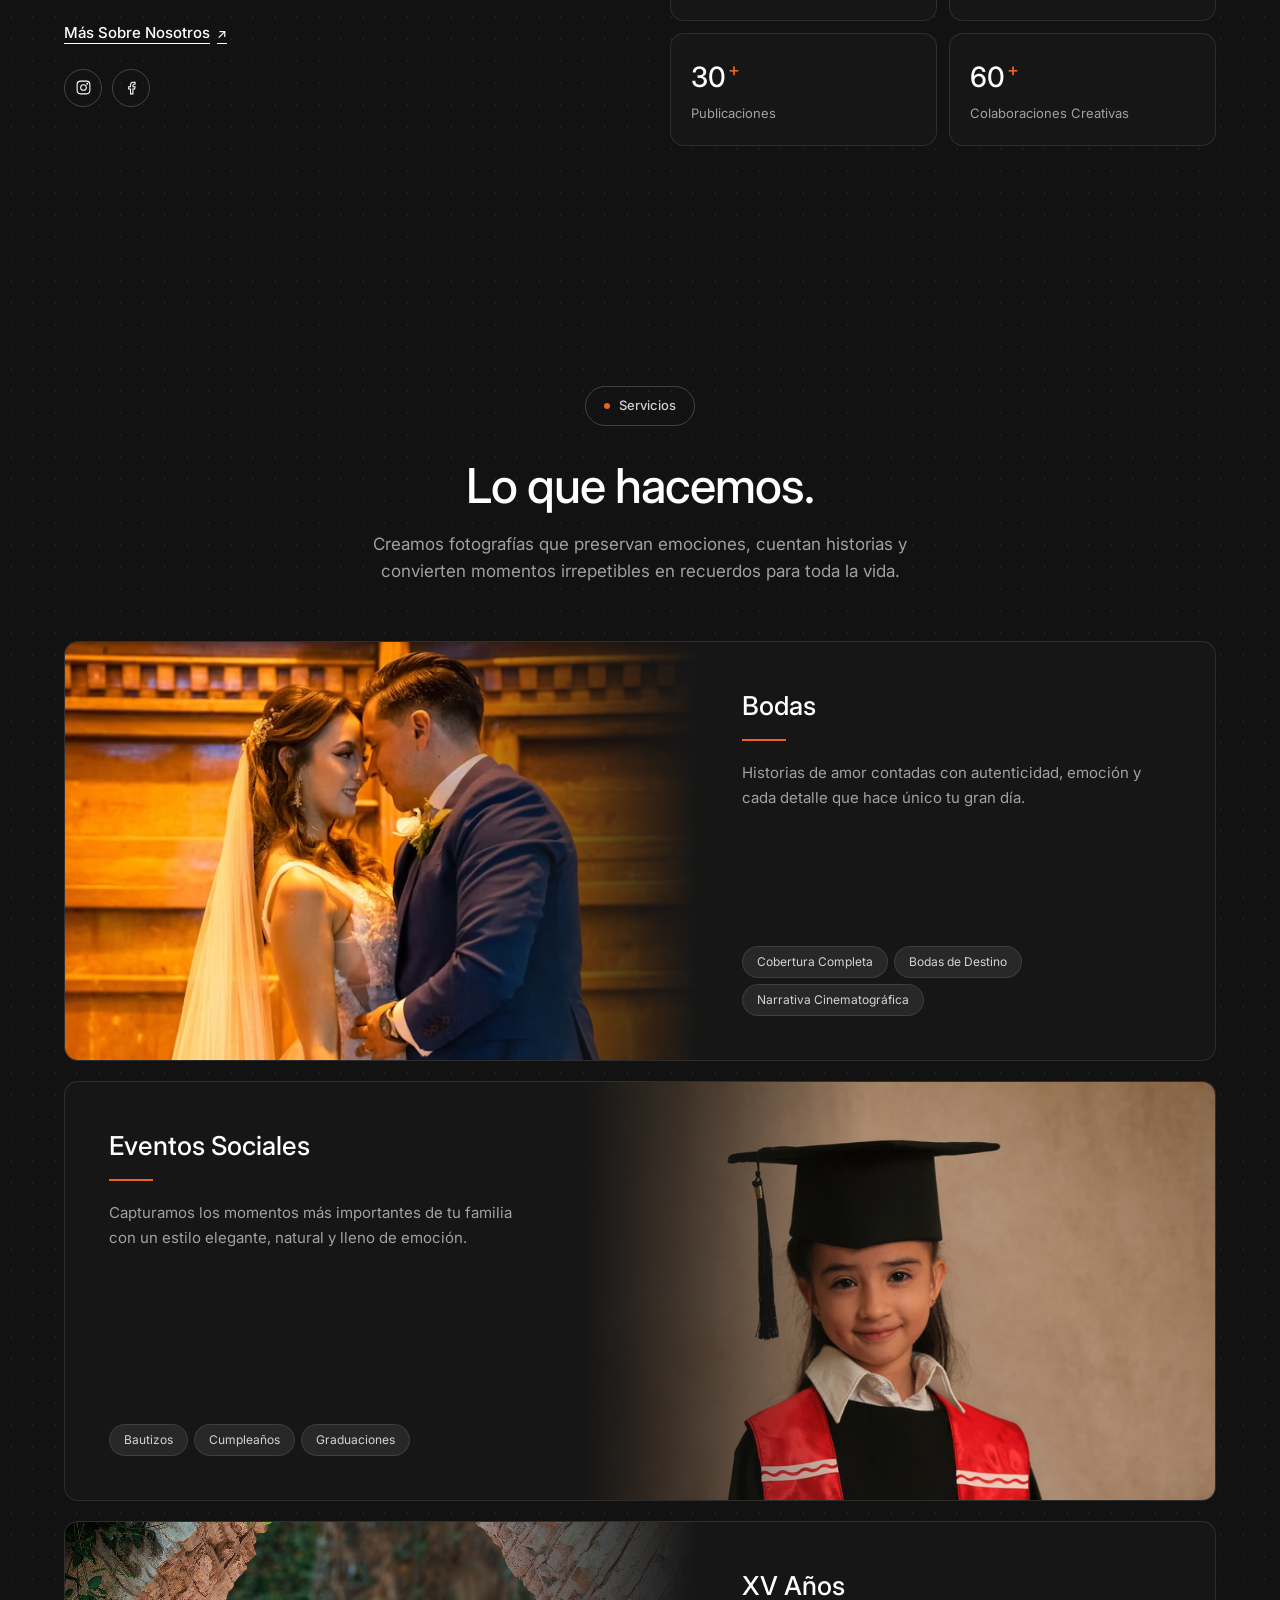
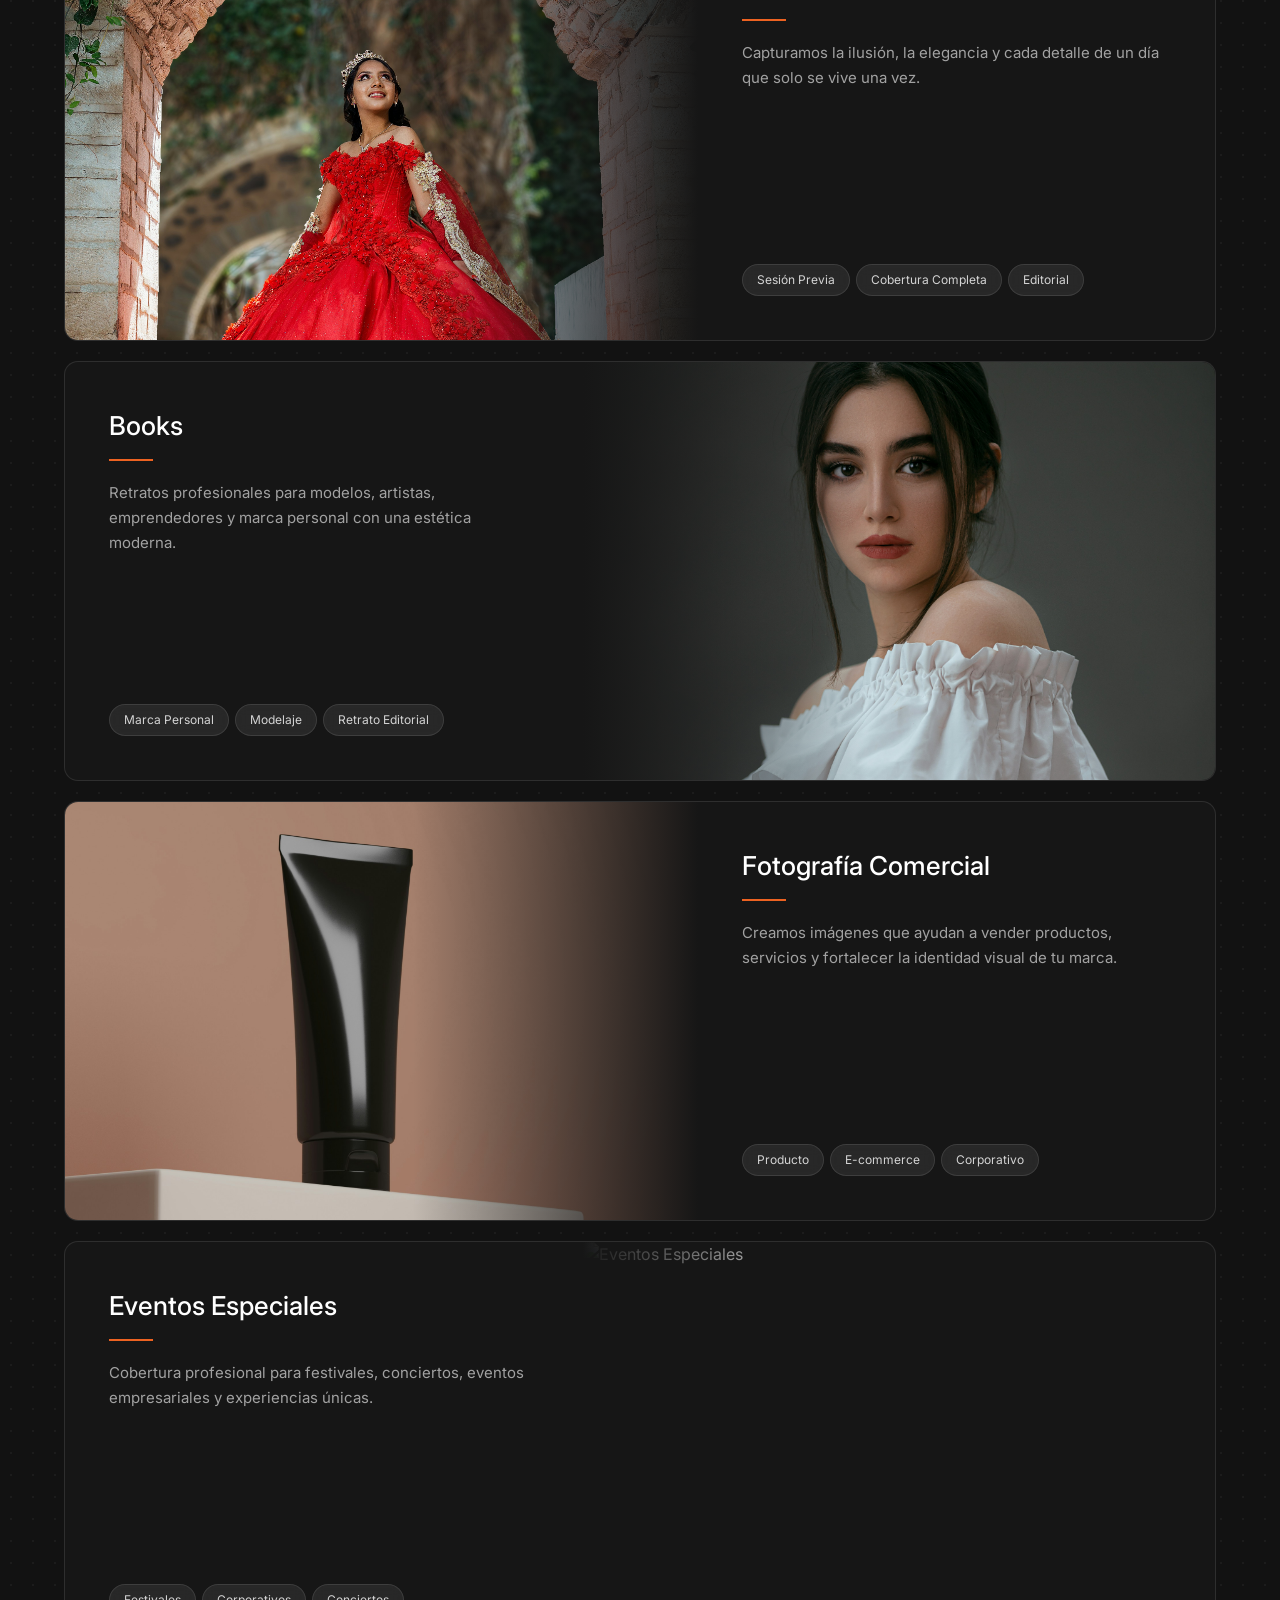
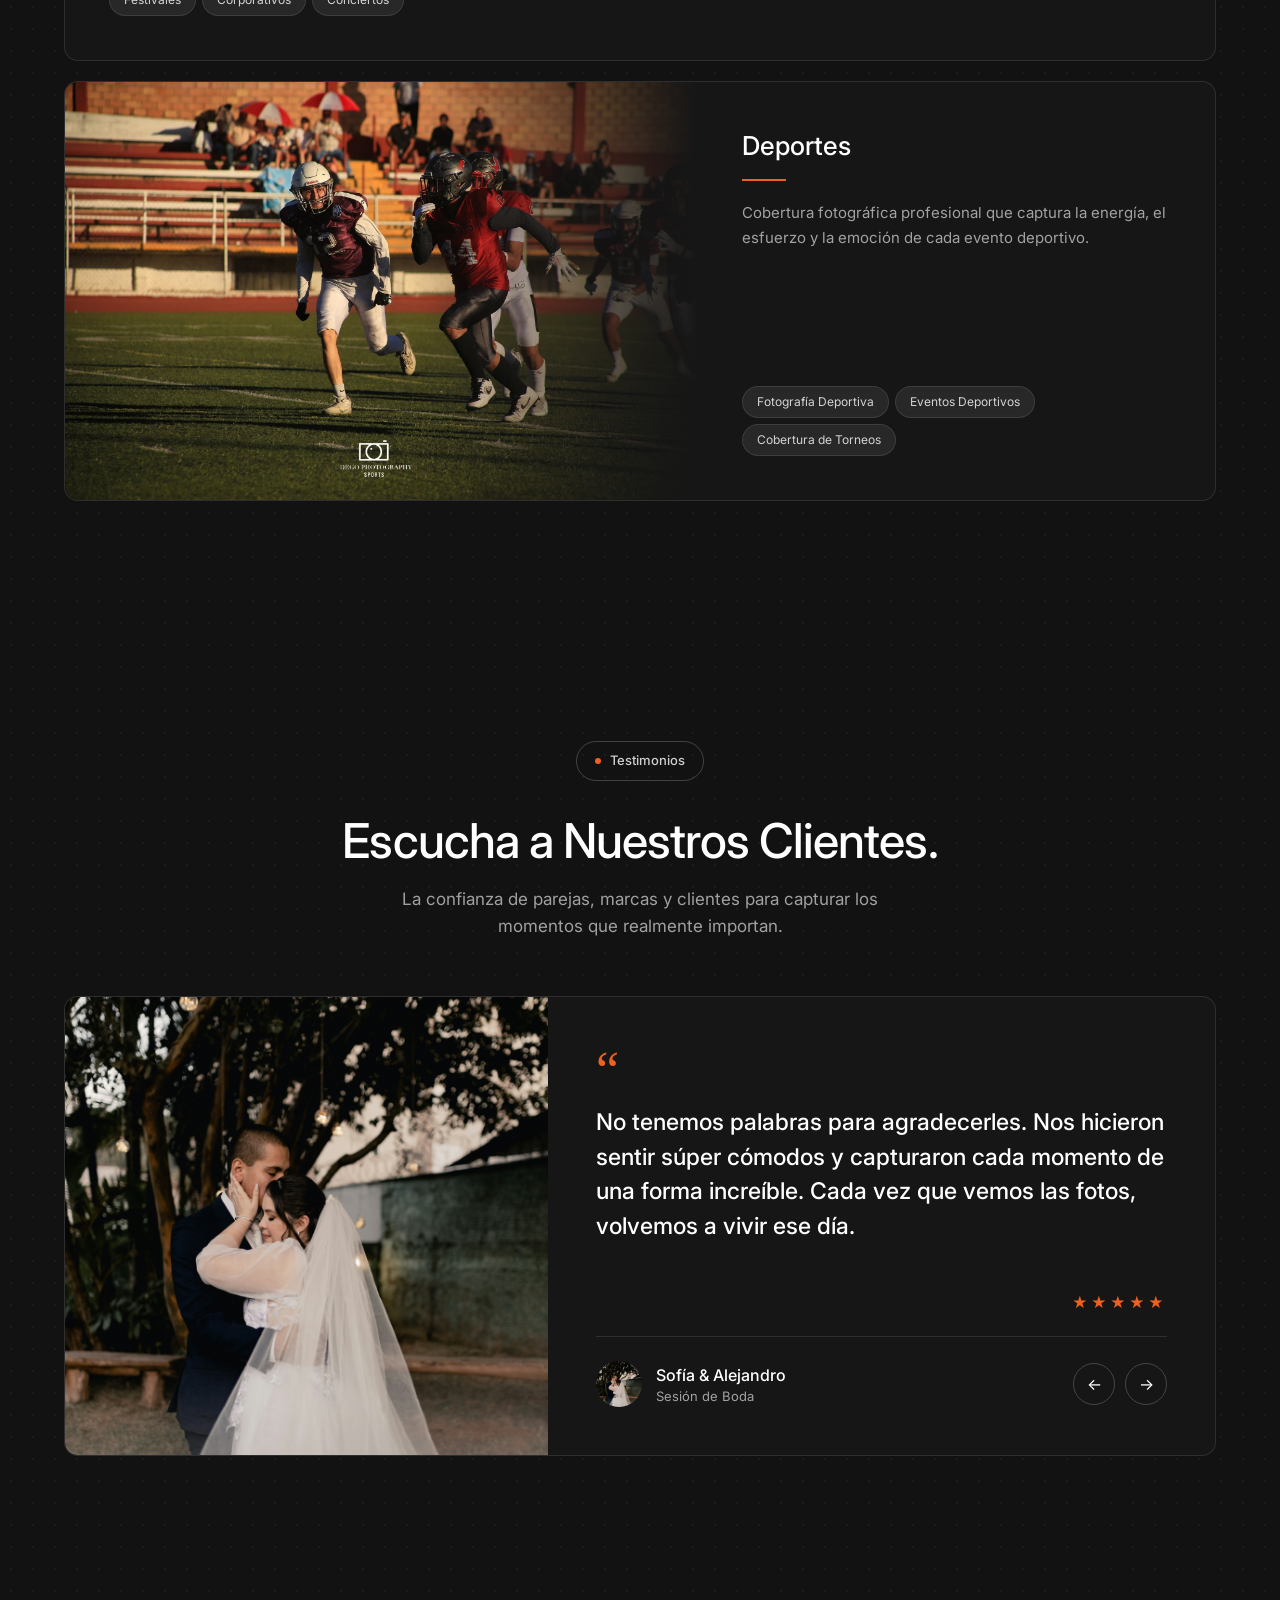
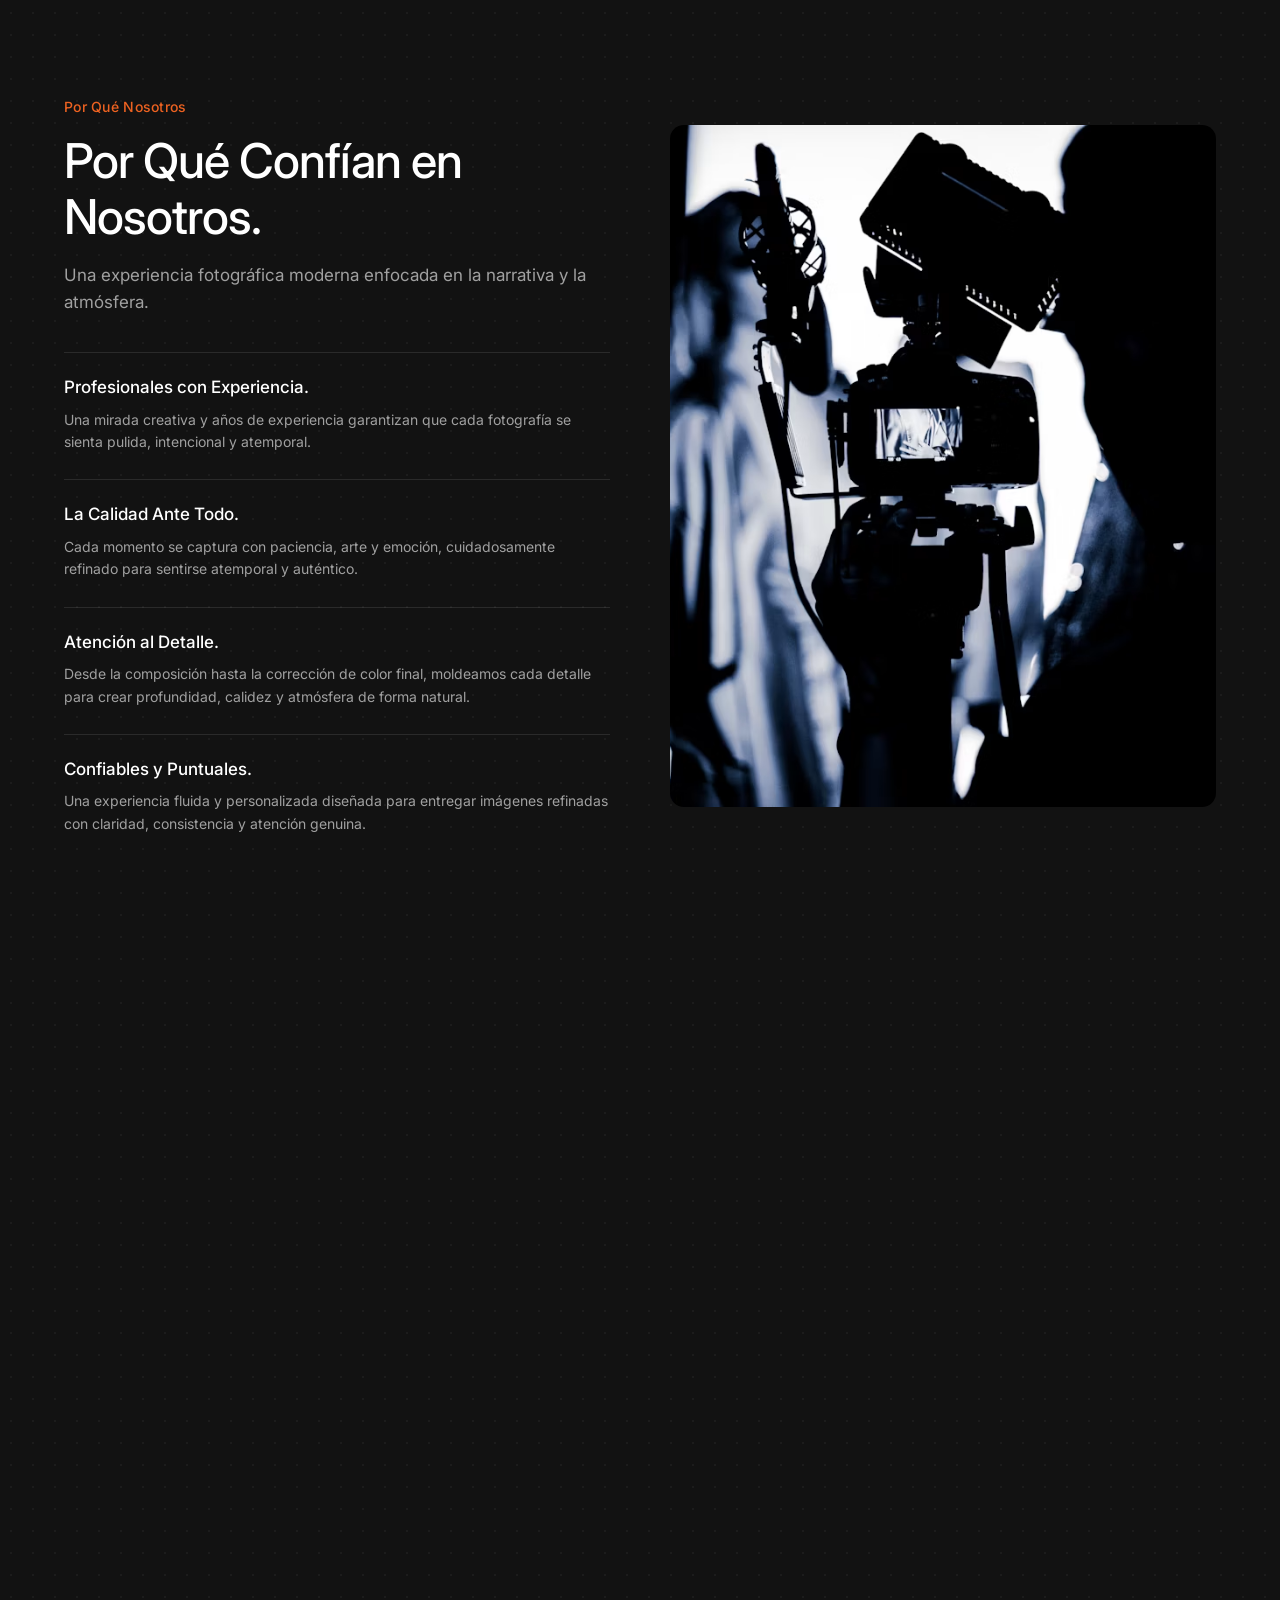
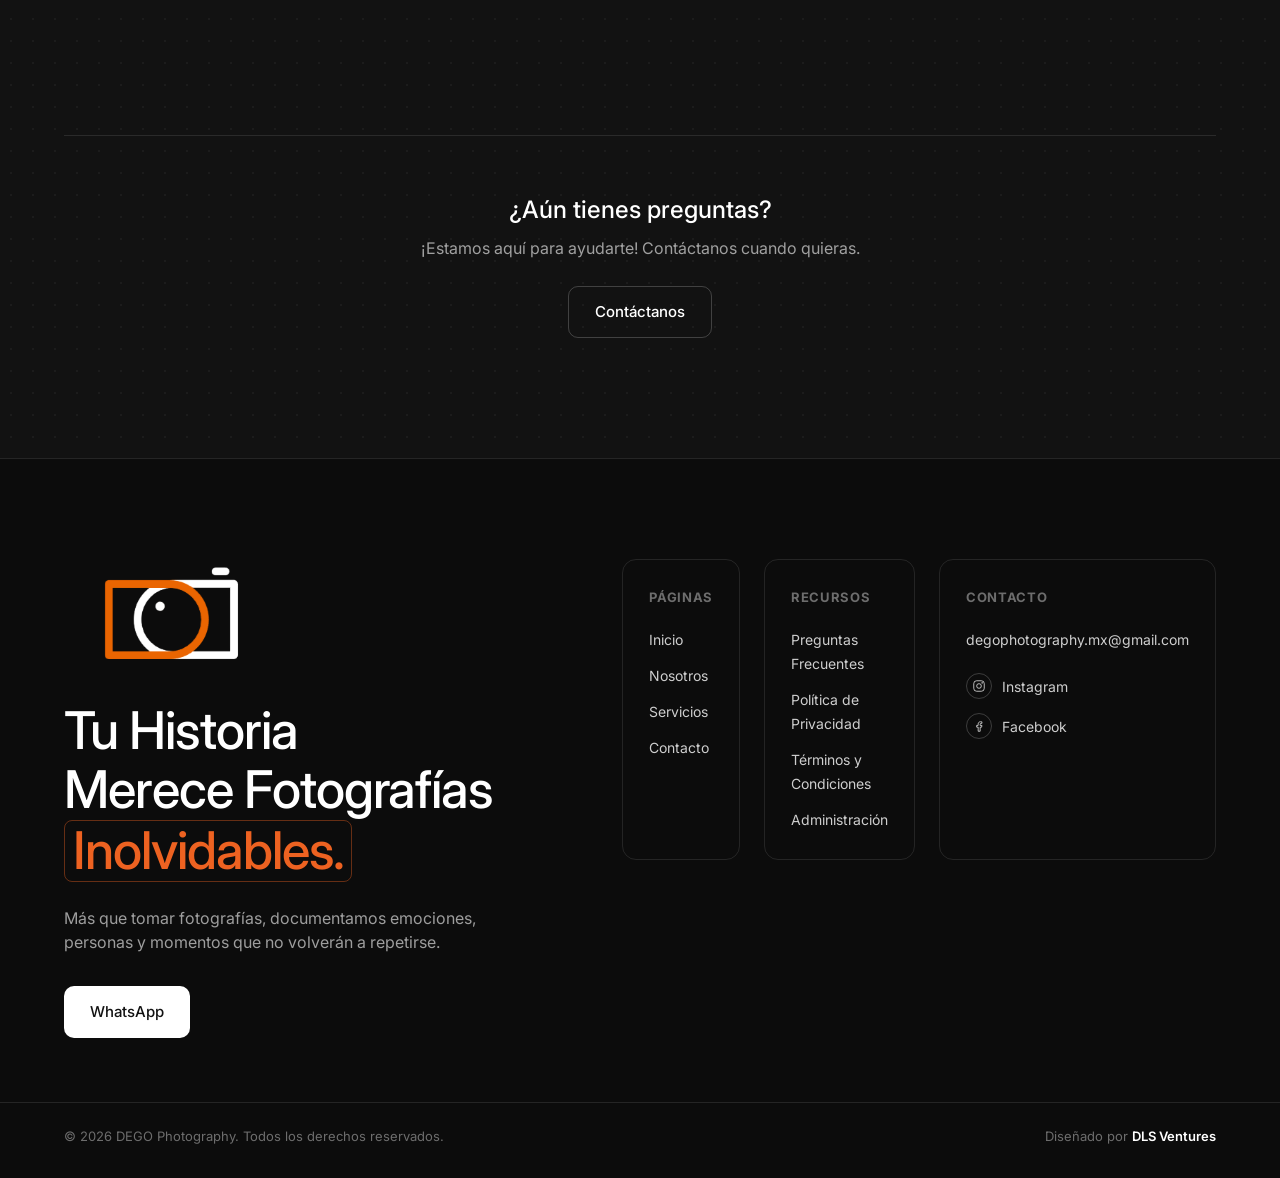
==== commit e771b93d: "Serve the private gallery and admin panel under the main domain Proxy /entrar, /galeria, /acceso, /a" ====
--- a/index.html
+++ b/index.html
@@ -352,6 +352,7 @@
           <li><a href="#faq">Preguntas Frecuentes</a></li>
           <li><a href="#">Política de Privacidad</a></li>
           <li><a href="#">Términos y Condiciones</a></li>
+          <li><a href="/admin">Administración</a></li>
         </ul>
       </div>
       <div class="footer-col">
